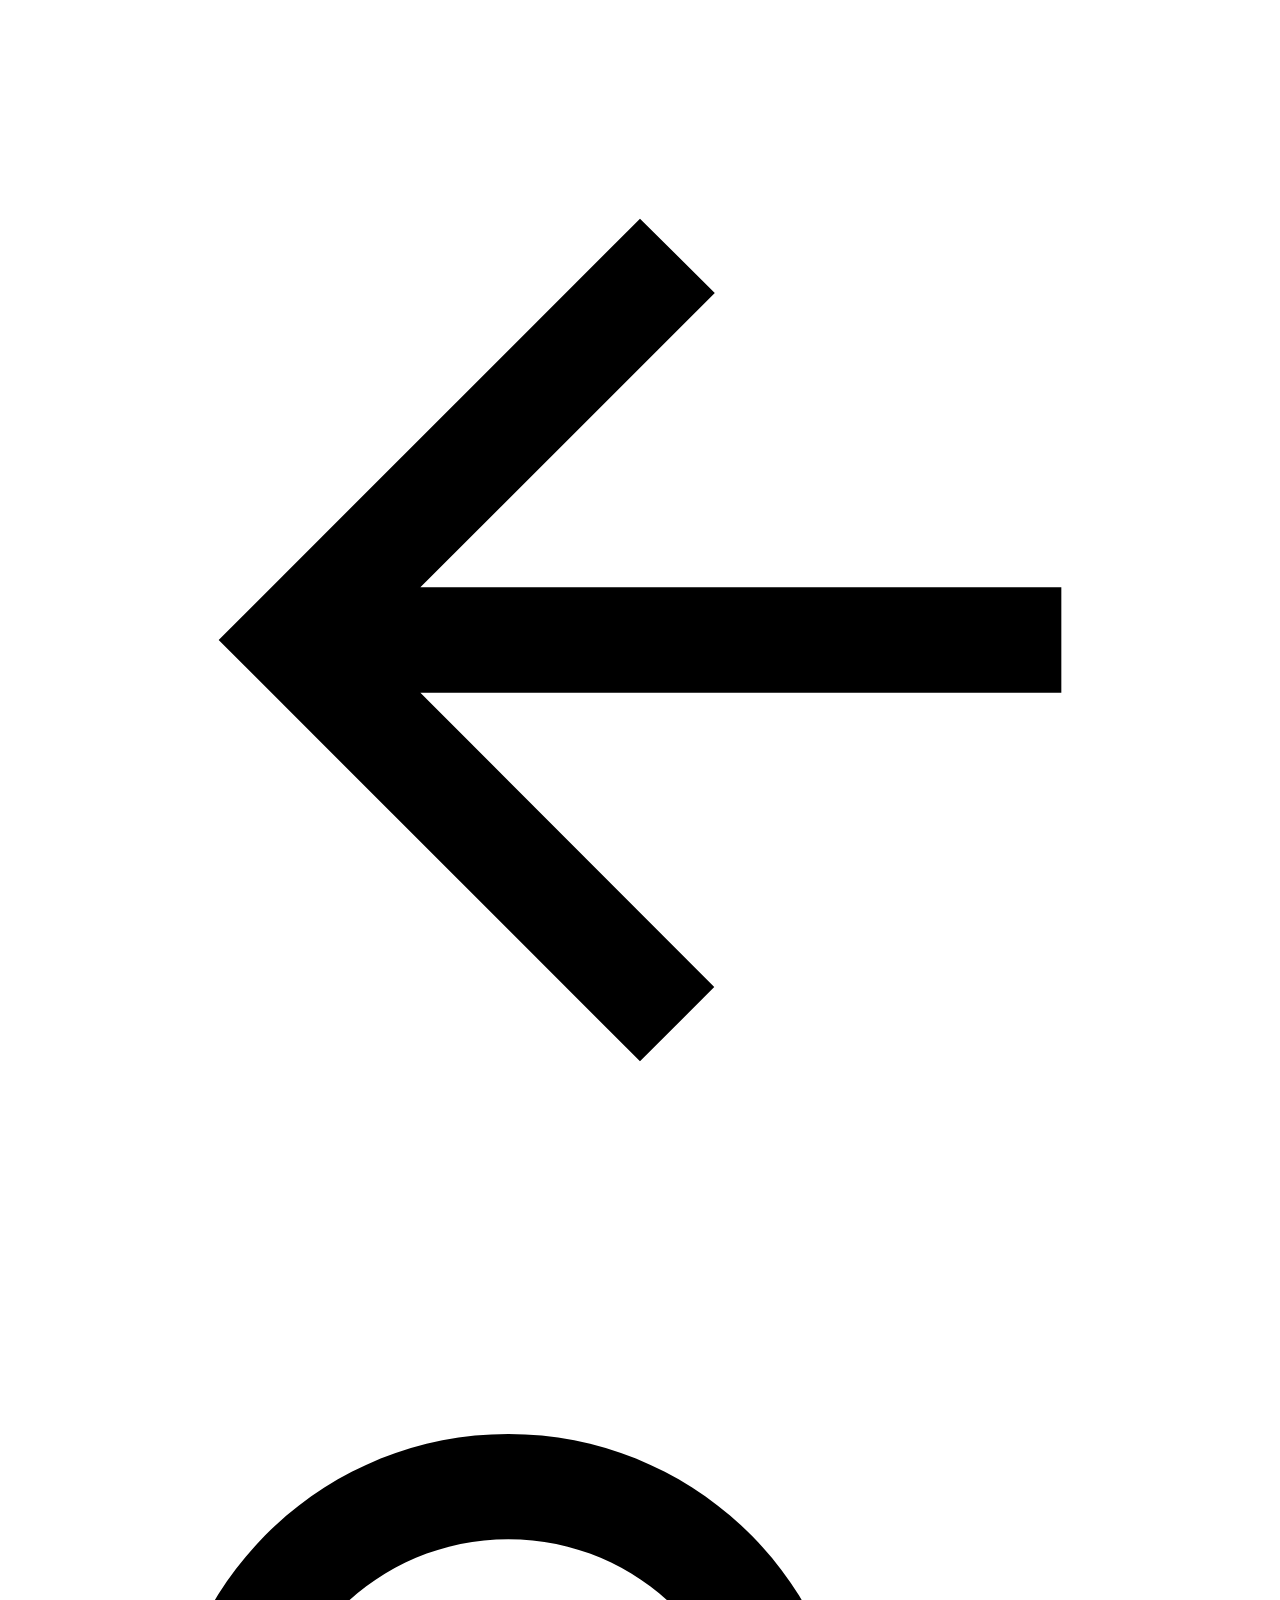
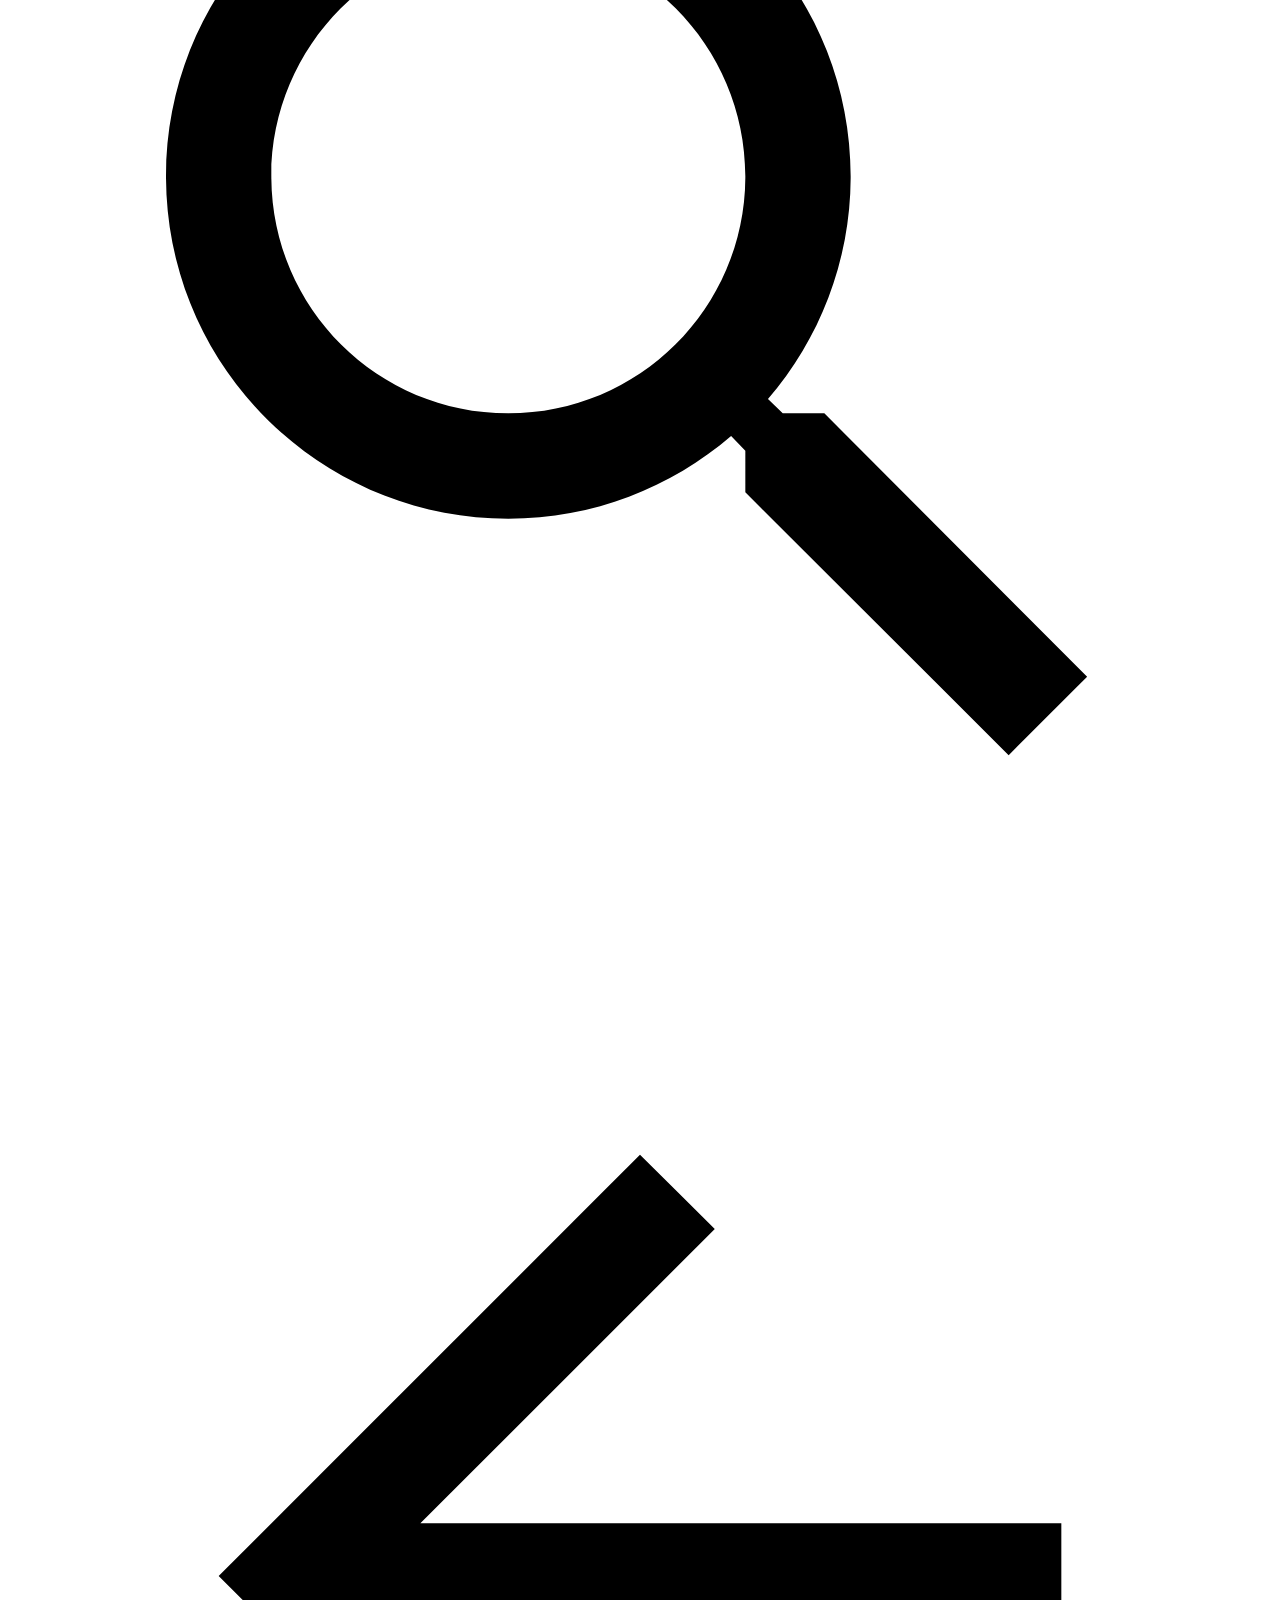
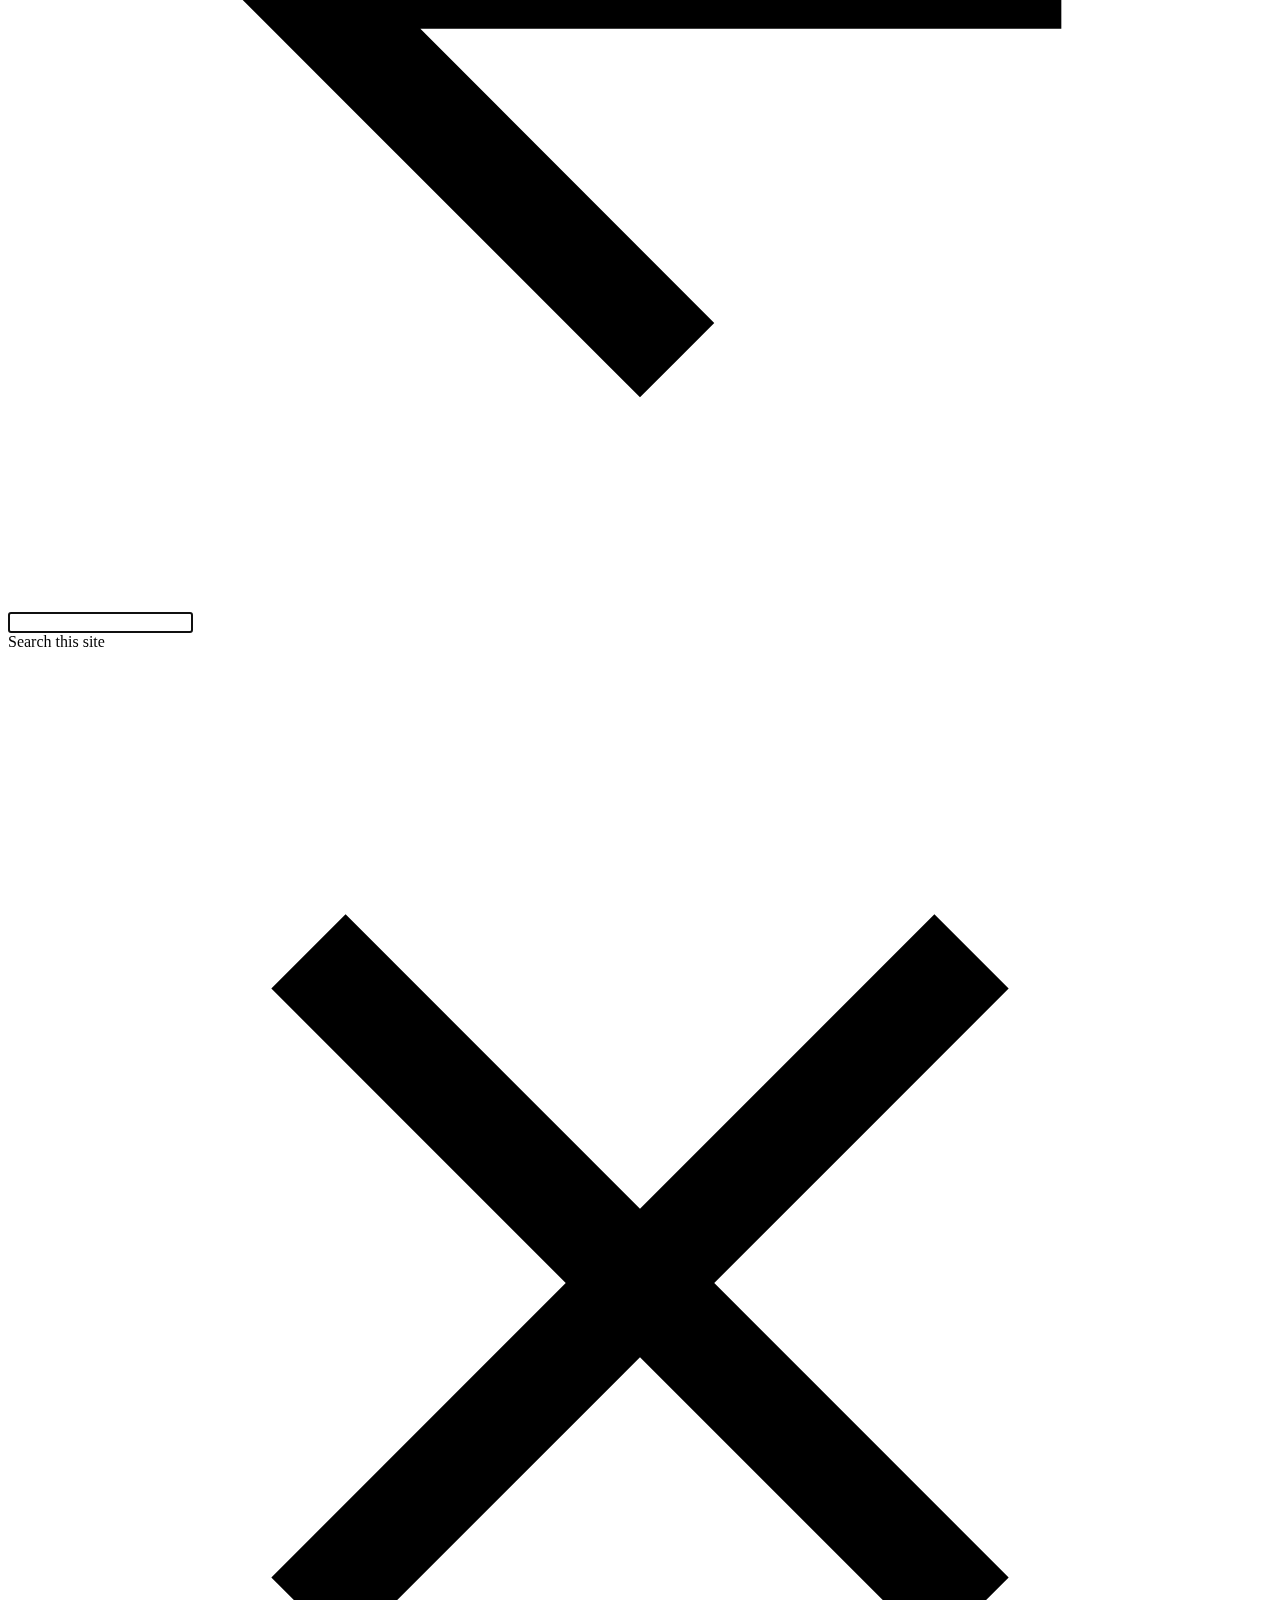
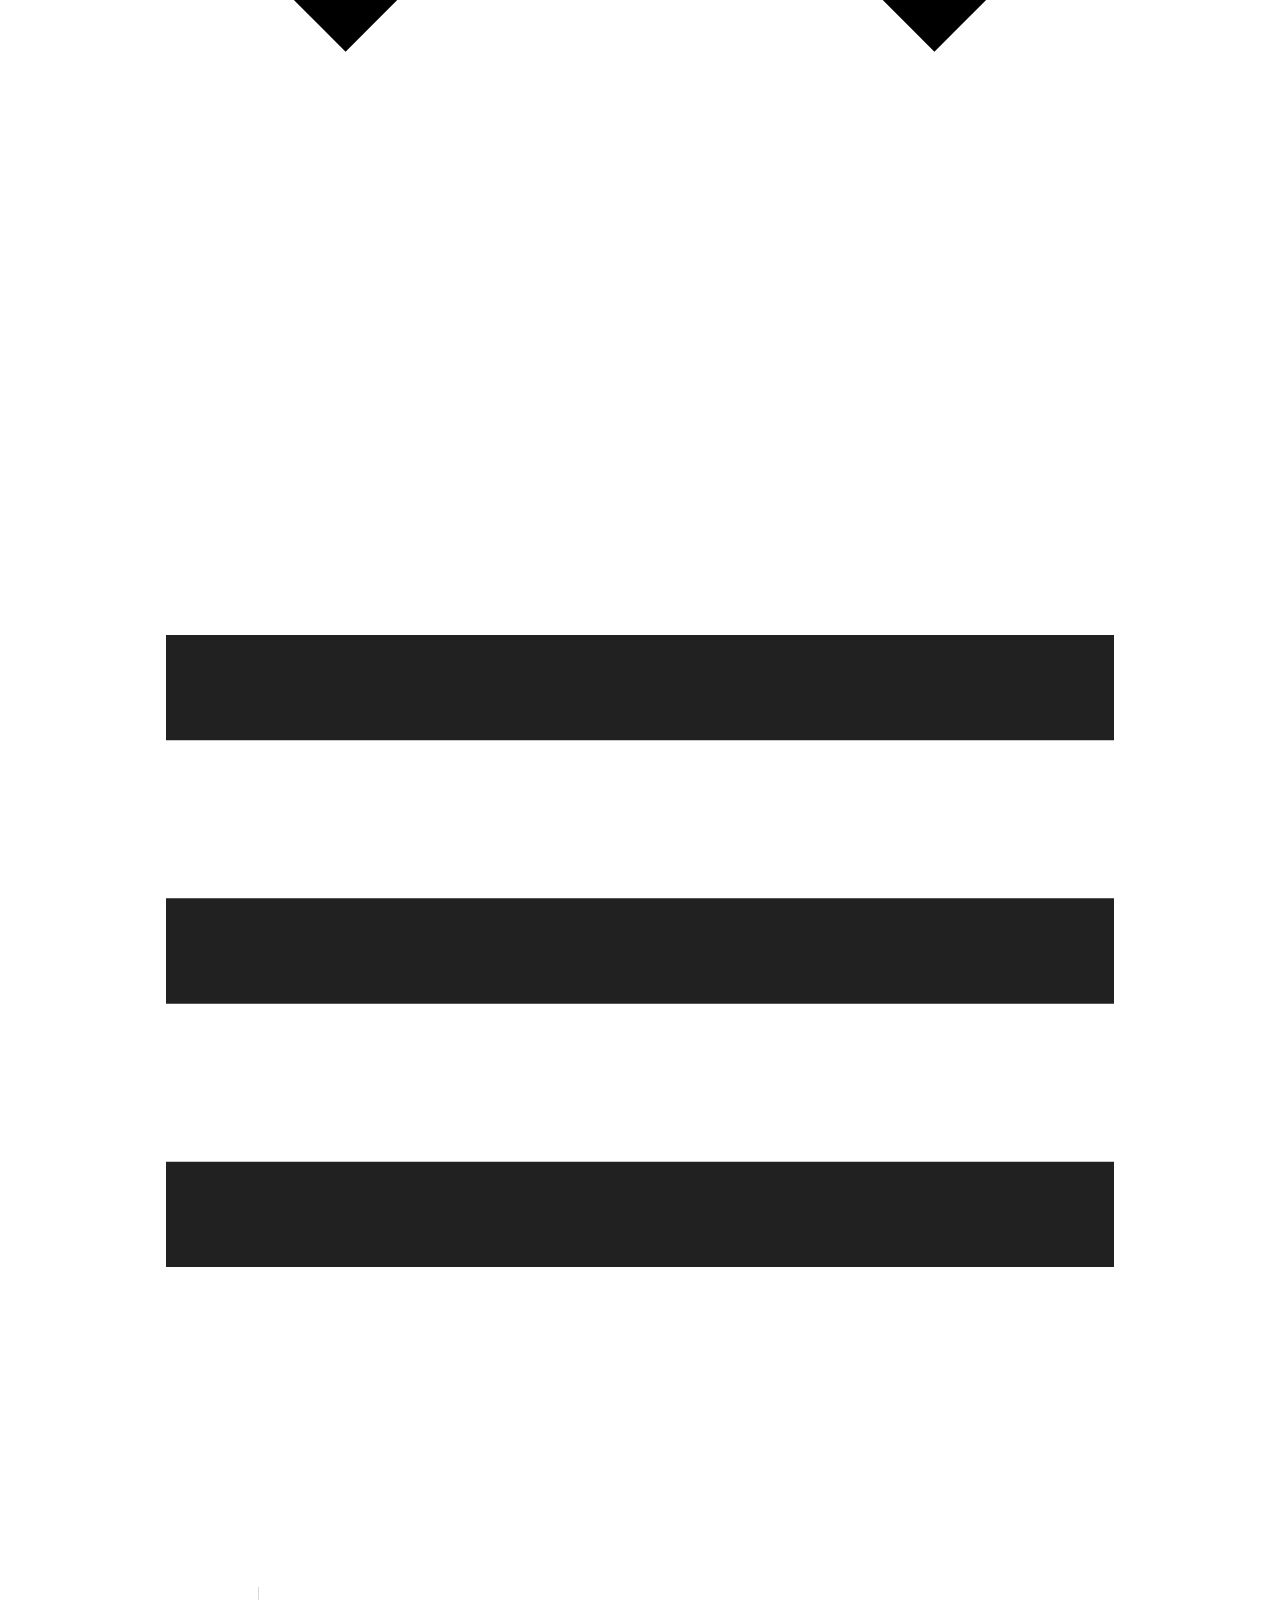
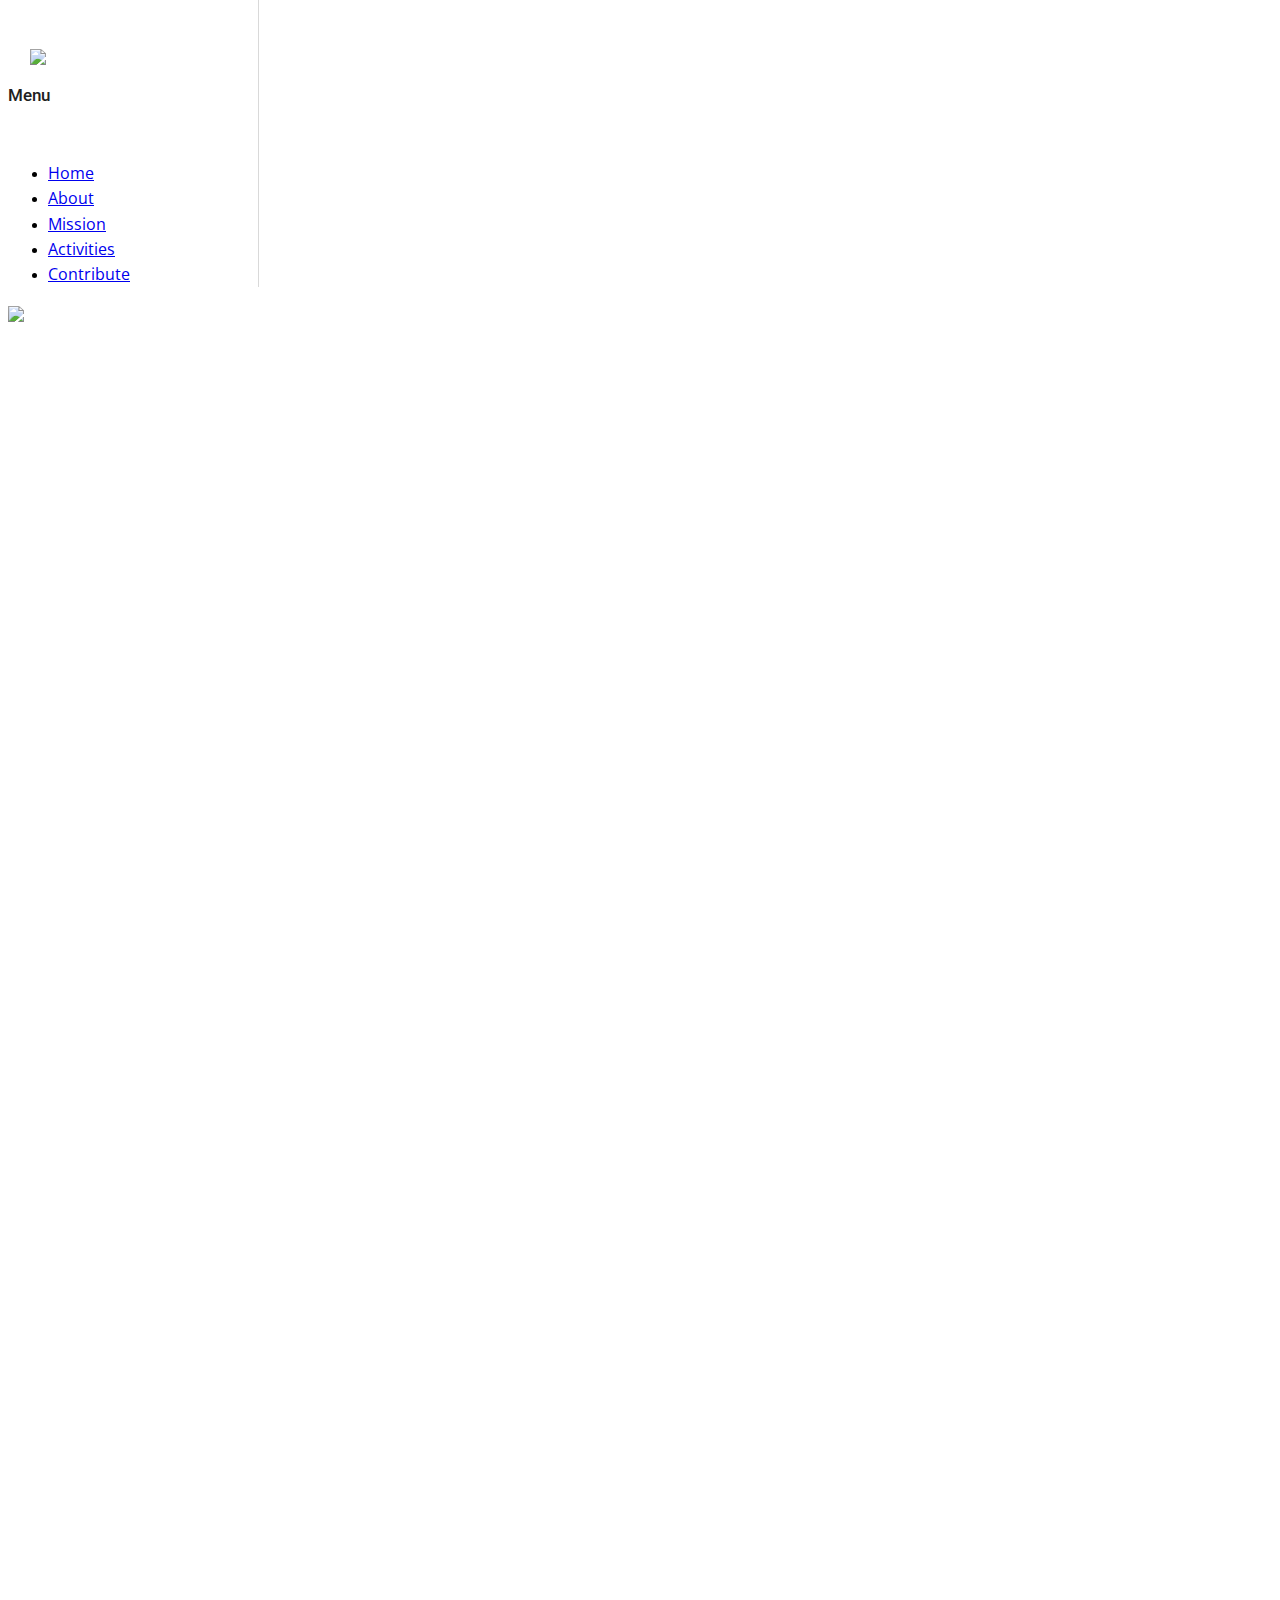
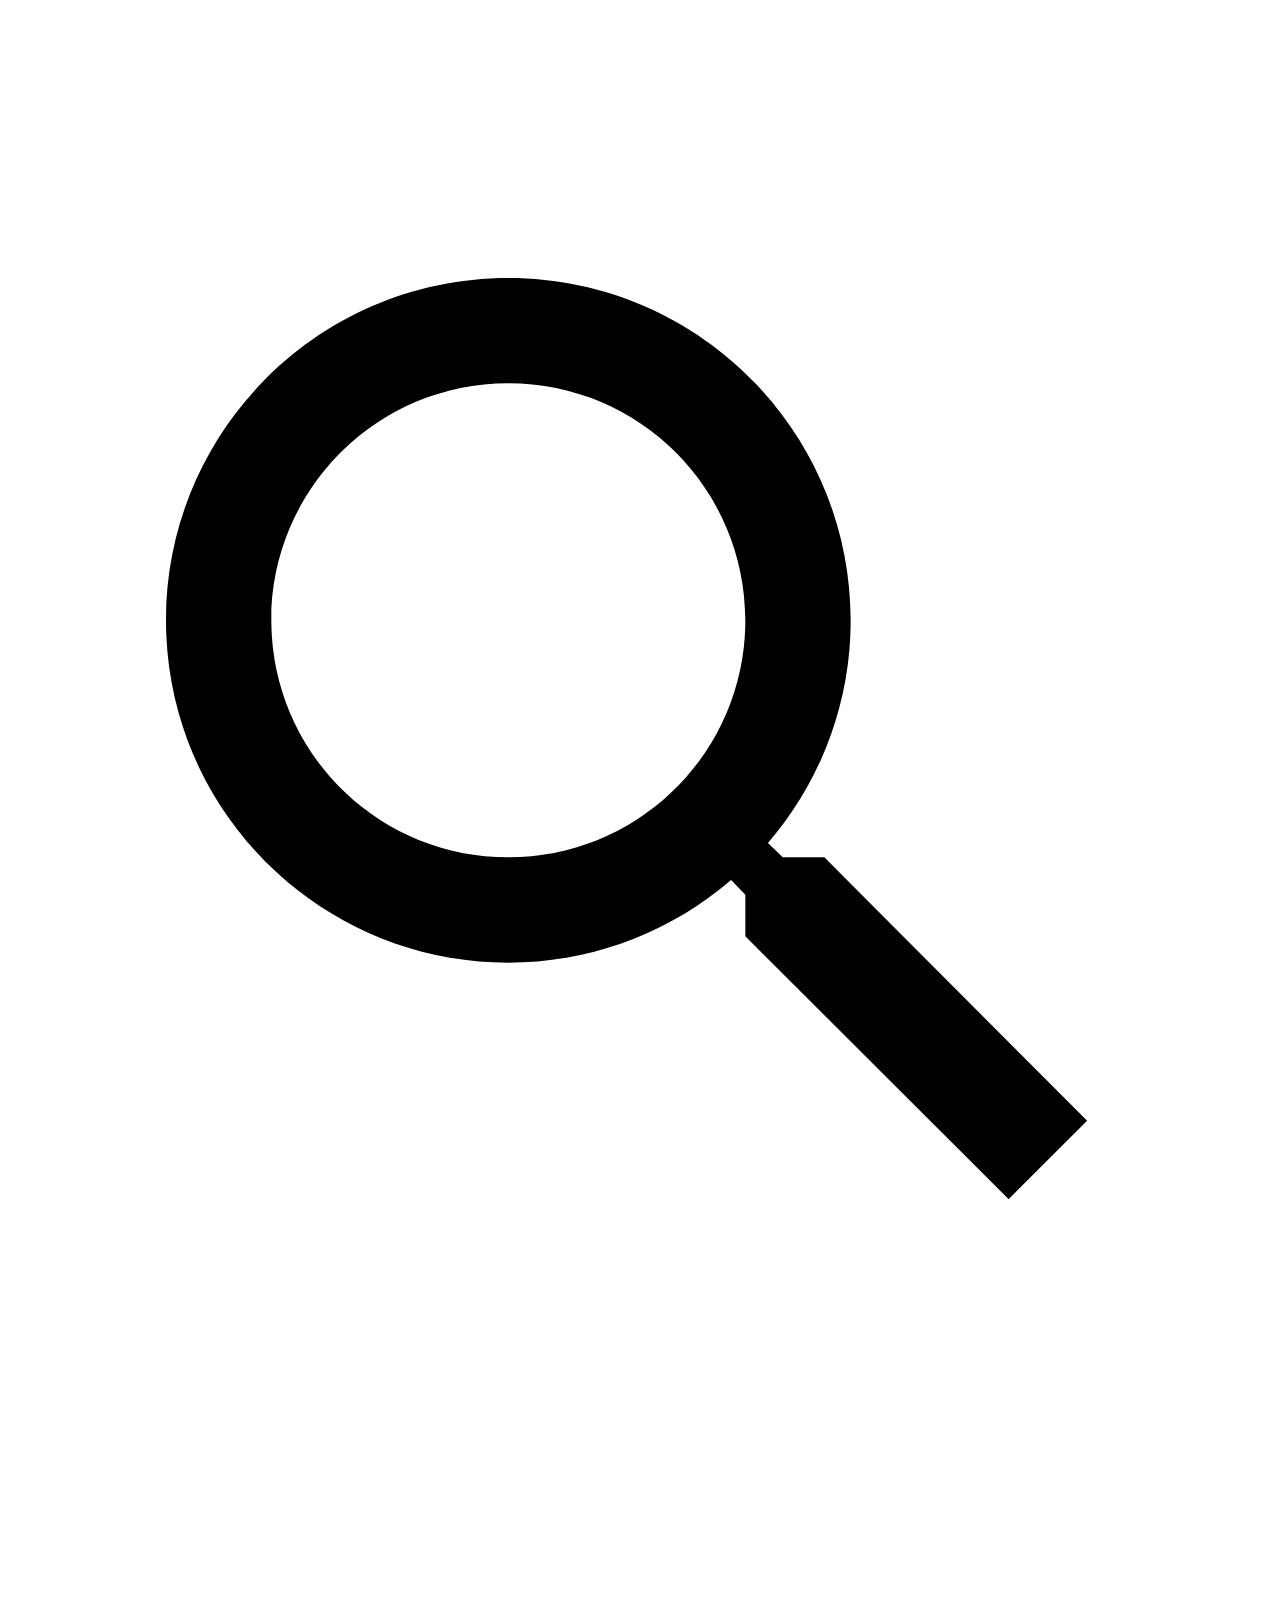
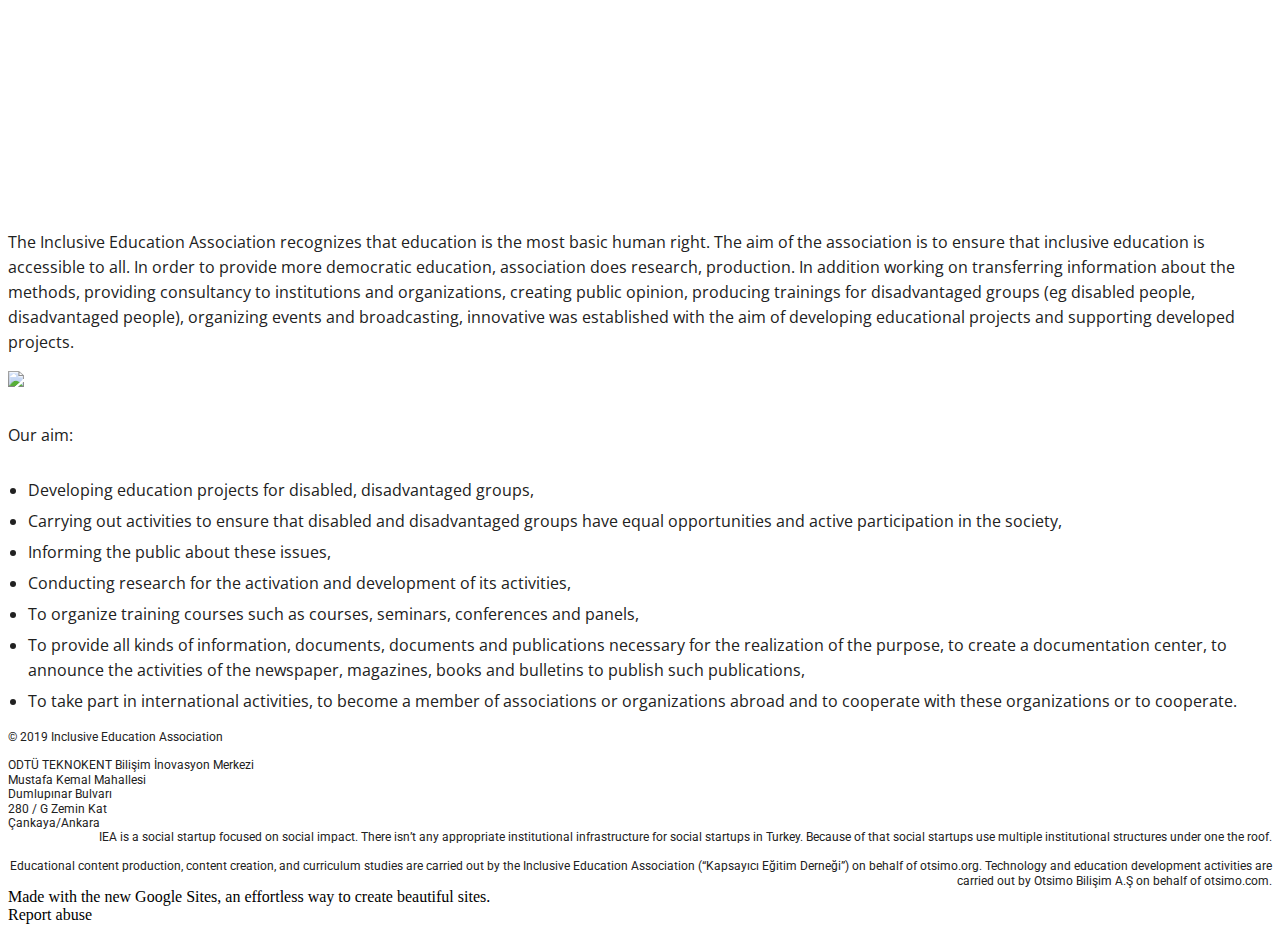
==== about.html @ dc3ad435 "initial commit" ====
<!DOCTYPE html><html lang="en-US" itemscope itemtype="http://schema.org/WebPage">
<!-- Mirrored from www.otsimo.org/about by HTTrack Website Copier/3.x [XR&CO'2014], Wed, 15 May 2019 12:00:13 GMT -->
<!-- Added by HTTrack --><meta http-equiv="content-type" content="text/html;charset=utf-8" /><!-- /Added by HTTrack -->
<head><script type="text/javascript">var DOCS_timing={}; DOCS_timing['sl']=new Date().getTime();</script><script>function _DumpException(e) {throw e;}</script><script>_docs_flag_initialData={"docs-sup":"","docs-esb":false,"docs-ecci":false,"docs-eea":false,"docs-esi":false,"ilcm":{"eui":"AHKXmL1K0pHnqSsHBpceTD67PHoDiEjNLGJSREahwMoPuNa7lkIsmrOjHWwyjFK4lekE0eZsaZj-","je":1,"sstu":1557921608714000,"si":"CIeUzaC-neICFaY1yAoduDcLmg","gsc":null,"ei":[14100049,14100854,5703839,14100043,14101014,14100064,14100982,14100730,14100894,14100031,14100538,14100810,14100770,14100278,14100874,14100558,14100892,14100858,14100170,14100646,14100246,14100898,14100934],"crc":0,"cvi":[]},"docs-ccdil":false,"docs-eil":true,"docs-eoi":false,"info_params":{},"docs-spfe":true,"docs-jern":"view"}; _docs_flag_cek= null ;</script><meta charset="UTF-8"><meta name="viewport" content="width=device-width, initial-scale=1, maximum-scale=1.0, user-scalable=no"/><meta http-equiv="X-UA-Compatible" content="IE=edge"/><link rel="icon" href="https://lh6.googleusercontent.com/SZgYm6AeAGrifqPnqYybQhzKWiJXdpEPjSkb1CJ76ZvalRm5cnViN-TjVufPwrpjZkUXkQ8n84XbD3UjRd581v9POdHkBlrTVw"/><meta property="og:type" content="website"/><meta property="og:title" content="About"/><meta itemprop="url" property="og:url" content="https://sites.google.com/view/iea-otsimo/about"/><meta itemprop="thumbnailUrl" content="https://ssl.gstatic.com/atari/images/atari-logo.svg"/><meta itemprop="image" content="https://ssl.gstatic.com/atari/images/atari-logo.svg"/><link href="https://fonts.googleapis.com/css?family=Roboto%3A300%2C400%2C500%2C700%7COpen%20Sans%3A400%2C400italic%2C700%2C700italic%2C900%2C900italic" rel="stylesheet" type="text/css"/><link href="https://fonts.googleapis.com/css?family=Google+Sans:400,500|Roboto:300,400,500,700|Source+Code+Pro:400,700" rel="stylesheet" type="text/css"><link rel="stylesheet" href="https://www.gstatic.com/_/atari/_/ss/k=atari.vw.HSUzu3zuCc8.L.X.O/d=1/rs=AGEqA5nhhYEkpOtC20a_i6JUj0jC_zwuUA"/><title itemprop="name">About</title><style jsname="ptDGoc">.gk8rDe .zfr3Q{color: rgba(0,0,0,1);}.zfr3Q{color: rgba(33,33,33,1); font-family: "Open Sans", sans-serif; font-size: 16px; font-weight: 400; line-height: 1.56; padding-top: 16px;}.M63kCb{background-color: rgba(255,255,255,1);}.duRjpb{color: rgba(0,0,0,1); font-family: Roboto, sans-serif; font-size: 35px; font-weight: 700; letter-spacing: 0px; line-height: 1.5; padding-top: 28px;}.JYVBee{color: rgba(0,0,0,1); font-family: Roboto, sans-serif; font-size: 24px; font-weight: 700; line-height: 1.56; padding-top: 20px;}.OmQG5e{color: rgba(0,0,0,1); font-family: Roboto, sans-serif; font-size: 17px; font-weight: 700; line-height: 1.63; padding-top: 18px;}.OUGEr{color: rgba(33,33,33,1);}.duRjpb .OUGEr{color: rgba(0,0,0,1);}.JYVBee .OUGEr{color: rgba(0,0,0,1);}.OmQG5e .OUGEr{color: rgba(0,0,0,1);}.iwQgFb{background-color: rgba(211,211,211,1);}.ySLm4c{font-family: "Open Sans", sans-serif;}.qeLZfd .zfr3Q{color: rgba(33,33,33,1);}.qeLZfd .duRjpb{color: rgba(0,0,0,1);}.qeLZfd .JYVBee{color: rgba(0,0,0,1);}.qeLZfd .OmQG5e{color: rgba(0,0,0,1);}.qeLZfd .dhtgD{color: rgba(0,0,0,1);}.qeLZfd .dhtgD:hover{color: rgba(0,0,0,1);}.qeLZfd .dhtgD:visited{color: rgba(0,0,0,1);}.qeLZfd .iwQgFb{background-color: rgba(211,211,211,1);}.qeLZfd .OUGEr{color: rgba(33,33,33,1);}.qeLZfd .duRjpb .OUGEr{color: rgba(0,0,0,1);}.qeLZfd .JYVBee .OUGEr{color: rgba(0,0,0,1);}.qeLZfd .OmQG5e .OUGEr{color: rgba(0,0,0,1);}.qeLZfd:before{background-color: rgba(255,255,255,1); display: block;}.lQAHbd .zfr3Q{color: rgba(0,0,0,1);}.lQAHbd .duRjpb{color: rgba(0,0,0,1);}.lQAHbd .JYVBee{color: rgba(0,0,0,1);}.lQAHbd .OmQG5e{color: rgba(0,0,0,1);}.lQAHbd .dhtgD{color: rgba(0,0,0,1);}.lQAHbd .dhtgD:hover{color: rgba(0,0,0,1);}.lQAHbd .dhtgD:visited{color: rgba(0,0,0,1);}.lQAHbd .iwQgFb{background-color: rgba(211,211,211,1);}.lQAHbd .OUGEr{color: rgba(0,0,0,1);}.lQAHbd .duRjpb .OUGEr{color: rgba(0,0,0,1);}.lQAHbd .JYVBee .OUGEr{color: rgba(0,0,0,1);}.lQAHbd .OmQG5e .OUGEr{color: rgba(0,0,0,1);}.lQAHbd:before{background-color: rgba(255,255,255,1); display: block;}.cJgDec .zfr3Q{color: rgba(255,255,255,1);}.cJgDec .zfr3Q .OUGEr{color: rgba(255,255,255,1);}.cJgDec .IFuOkc:before{background-color: rgba(33,33,33,1); opacity: 0; display: block;}.O13XJf{height: 310px; padding-bottom: 50px; padding-top: 50px;}.O13XJf .IFuOkc{background-image: url(https://ssl.gstatic.com/atari/images/aristotle-header-dark.jpg);}.O13XJf .IFuOkc:before{background-color: rgba(33,33,33,1); opacity: 0.5; display: block;}.O13XJf .zfr3Q{color: rgba(255,255,255,1);}.O13XJf .duRjpb{color: rgba(255,255,255,1);}.O13XJf .JYVBee{color: rgba(255,255,255,1);}.tpmmCb .zfr3Q{color: rgba(33,33,33,1);}.tpmmCb .zfr3Q .OUGEr{color: rgba(33,33,33,1);}.tpmmCb .IFuOkc:before{background-color: rgba(255,255,255,1); display: block;}.tpmmCb .Wew9ke{fill: rgba(33,33,33,1);}.dhtgD:hover{color: rgba(0,0,0,1);}.dhtgD:active{color: rgba(0,0,0,1);}.Hnbbrb{color: rgba(0,0,0,1); font-family: Roboto, sans-serif; font-size: 17px; font-weight: 500; padding-bottom: 40px; padding-top: 16px; text-transform: none;}.Zjiec{color: rgba(0,0,0,1); font-family: Roboto, sans-serif; font-size: 26px; font-weight: 500; letter-spacing: 1px; padding-bottom: 57px; padding-left: 21.5px; padding-right: 21.5px; padding-top: 8px; text-align: center; text-transform: none;}.XMyrgf{margin-top: 0px; margin-left: 21.5px; margin-bottom: 24px; margin-right: 21.5px; text-align: center;}.TlfmSc{color: rgba(255,255,255,1); font-family: Roboto, sans-serif; font-size: 20px; font-weight: 500; letter-spacing: 1.5px; text-transform: none;}.Mz8gvb{color: rgba(255,255,255,1);}.zDUgLc{background-color: rgba(255,255,255,1); border-bottom-style: solid; border-bottom-width: 1px; border-color: rgba(204,204,204,1);}.QTKDff.chg4Jd:focus{background-color: rgba(255,255,255,0.1199999973);}.YTv4We{color: rgba(0,0,0,1);}.YTv4We:hover:before{background-color: rgba(183,153,81,0.1199999973); display: block;}.YTv4We.chg4Jd:focus:before{border-color: rgba(183,153,81,0.3600000143); display: block;}.eWDljc{background-color: rgba(255,255,255,1);}.eWDljc .hDrhEe{padding-left: 8px;}.ZXW7w{color: rgba(106,106,106,1); opacity: 0.26;}.PsKE7e{color: rgba(106,106,106,1); font-family: "Open Sans", sans-serif; font-size: 16px; font-weight: 400;}.lhZOrc{color: rgba(33,33,33,1);}.hDrhEe:hover{color: rgba(33,33,33,1);}.M9vuGd{color: rgba(33,33,33,1); font-weight: 700;}.jgXgSe:hover{color: rgba(33,33,33,1);}.j10yRb:hover{color: rgba(33,33,33,1);}.j10yRb.chg4Jd:focus:before{border-color: rgba(33,33,33,0.3600000143); display: block;}.iWs3gf{color: rgba(106,106,106,1);}.wgxiMe{background-color: rgba(255,255,255,1); border-color: rgba(0,0,0,0.150000006); border-style: solid; border-width: 1px;}.fOU46b .TlfmSc{color: rgba(255,255,255,1);}.fOU46b .KJll8d{background-color: rgba(255,255,255,1);}.fOU46b .Mz8gvb{color: rgba(255,255,255,1);}.fOU46b .Mz8gvb.chg4Jd:focus:before{border-color: rgba(255,255,255,1); display: block;}.fOU46b .qV4dIc{color: rgba(255,255,255,0.8700000048);}.fOU46b .jgXgSe:hover{color: rgba(255,255,255,1);}.fOU46b .M9vuGd{color: rgba(255,255,255,1);}.fOU46b .iWs3gf{color: rgba(255,255,255,0.8700000048);}.fOU46b .G8QRnc .Mz8gvb{color: rgba(0,0,0,0.8000000119);}.fOU46b .G8QRnc .Mz8gvb.chg4Jd:focus:before{border-color: rgba(0,0,0,0.8000000119); display: block;}.fOU46b .G8QRnc .ZXW7w{color: rgba(0,0,0,0.8000000119);}.fOU46b .G8QRnc .TlfmSc{color: rgba(0,0,0,0.8000000119);}.fOU46b .G8QRnc .KJll8d{background-color: rgba(0,0,0,0.8000000119);}.fOU46b .G8QRnc .qV4dIc{color: rgba(0,0,0,0.6399999857);}.fOU46b .G8QRnc .jgXgSe:hover{color: rgba(0,0,0,0.8199999928);}.fOU46b .G8QRnc .M9vuGd{color: rgba(0,0,0,0.8199999928);}.fOU46b .G8QRnc .iWs3gf{color: rgba(0,0,0,0.6399999857);}.fOU46b .aCIEDd .qV4dIc{color: rgba(33,33,33,1);}.fOU46b .aCIEDd .TlfmSc{color: rgba(33,33,33,1);}.fOU46b .aCIEDd .KJll8d{background-color: rgba(33,33,33,1);}.fOU46b .aCIEDd .ZXW7w{color: rgba(33,33,33,1);}.fOU46b .aCIEDd .jgXgSe:hover{color: rgba(33,33,33,1); opacity: 0.82;}.fOU46b .aCIEDd .Mz8gvb{color: rgba(33,33,33,1);}.fOU46b .aCIEDd .iWs3gf{color: rgba(33,33,33,1);}.fOU46b .a3ETed .qV4dIc{color: rgba(0,0,0,1);}.fOU46b .a3ETed .TlfmSc{color: rgba(0,0,0,1);}.fOU46b .a3ETed .KJll8d{background-color: rgba(0,0,0,1);}.fOU46b .a3ETed .ZXW7w{color: rgba(0,0,0,1);}.fOU46b .a3ETed .jgXgSe:hover{color: rgba(0,0,0,1); opacity: 0.82;}.fOU46b .a3ETed .Mz8gvb{color: rgba(0,0,0,1);}.fOU46b .a3ETed .iWs3gf{color: rgba(0,0,0,1);}@media only screen and (min-width: 1280px){.XeSM4.b2Iqye.fOU46b .LBrwzc .iWs3gf{color: rgba(255,255,255,0.8700000048);}}@media only screen and (min-width: 1280px){.KuNac.b2Iqye.fOU46b .iWs3gf{color: rgba(0,0,0,0.6399999857);}}.fOU46b .zDUgLc{opacity: 0;}.LBrwzc .ZXW7w{color: rgba(0,0,0,1);}.LBrwzc .KJll8d{background-color: rgba(0,0,0,1);}.GBy4H .ZXW7w{color: rgba(255,255,255,1);}.GBy4H .KJll8d{background-color: rgba(255,255,255,1);}.eBSUbc{background-color: rgba(255,255,255,1); color: rgba(33,33,33,0.6999999881);}.BFDQOb:hover{color: rgba(33,33,33,1);}.ImnMyf{background-color: rgba(255,255,255,1); color: rgba(33,33,33,1);}.Vs12Bd{background-color: rgba(255,255,255,1); color: rgba(33,33,33,1);}.S5d9Rd{background-color: rgba(255,255,255,1); color: rgba(0,0,0,1);}.zfr3Q{font-family: "Open Sans", sans-serif; font-size: 16px; font-weight: 400; line-height: 1.56; padding-top: 16px;}.duRjpb{font-family: Roboto, sans-serif; font-size: 35px; font-weight: 700; letter-spacing: 0px; line-height: 1.5; padding-top: 28px; text-transform: none;}.JYVBee{font-family: Roboto, sans-serif; font-size: 24px; font-style: normal; font-weight: 700; line-height: 1.56; padding-top: 20px;}.OmQG5e{font-family: Roboto, sans-serif; font-size: 17px; font-weight: 700; letter-spacing: 1px; line-height: 1.63; padding-top: 18px;}.n8H08c{padding-left: 20px; padding-top: 8px;}.TYR86d{margin-bottom: 6px; margin-top: 6px; padding-top: 0;}.A3Upc{font-size: 12px; padding-top: 14px;}.LB7kq .duRjpb{font-size: 60px; font-style: normal; font-weight: 500; letter-spacing: -0.5px; line-height: 1.26; padding-top: 45px; text-align: center;}.LB7kq .baZpAe .duRjpb{padding-bottom: 18px;}.LB7kq .duRjpb:first-child:before{border-bottom-style: solid; border-bottom-width: 8px; border-color: rgba(255,255,255,1); margin-left: auto; margin-right: auto; width: 100px; display: block;}.LB7kq .JYVBee{font-size: 28px;}@media only screen and (max-width: 479px){.LB7kq .duRjpb{font-size: 40px;}}@media only screen and (min-width: 480px) and (max-width: 767px){.LB7kq .duRjpb{font-size: 51px;}}@media only screen and (max-width: 479px){.LB7kq .JYVBee{font-size: 23px;}}@media only screen and (min-width: 480px) and (max-width: 767px){.LB7kq .JYVBee{font-size: 26px;}}.O13XJf{height: 310px; padding-bottom: 50px; padding-top: 50px;}@media only screen and (min-width: 480px) and (max-width: 767px){.O13XJf{height: 280px; padding-bottom: 45px; padding-top: 45px;}}@media only screen and (max-width: 479px){.O13XJf{height: 250px; padding-bottom: 40px; padding-top: 40px;}}.SBrW1{height: 480px;}@media only screen and (min-width: 480px) and (max-width: 767px){.SBrW1{height: 480px;}}@media only screen and (max-width: 479px){.SBrW1{height: 400px;}}.WVklg{height: 100vh;}.Wew9ke{fill: rgba(255,255,255,1);}.gk8rDe{height: 200px; padding-bottom: 40px; padding-top: 60px;}.gk8rDe .duRjpb{color: rgba(0,0,0,1); font-size: 48px;}.gk8rDe .duRjpb:first-child:before{border-bottom-width: 6px; border-color: rgba(0,0,0,1); display: block;}.gk8rDe .JYVBee{padding-top: 13px;}@media only screen and (max-width: 479px){.gk8rDe .duRjpb{font-size: 34px;}}@media only screen and (min-width: 480px) and (max-width: 767px){.gk8rDe .duRjpb{font-size: 42px;}}@media only screen and (min-width: 480px) and (max-width: 767px){.gk8rDe{padding-top: 45px;}}@media only screen and (max-width: 479px){.gk8rDe{padding-bottom: 0px; padding-top: 30px;}}.dhtgD{text-decoration: underline;}.JzO0Vc{background-color: rgba(255,255,255,1); border-color: rgba(0,0,0,0.150000006); border-right-style: solid; border-right-width: 1px; font-family: Lato, sans-serif; width: 250px;}@media only screen and (min-width: 1280px){.JzO0Vc{padding-top: 62px;}}.Zjiec{font-family: Roboto, sans-serif; font-size: 26px; font-weight: 500; letter-spacing: 1px; padding-bottom: 57px; padding-left: 21.5px; padding-right: 21.5px; padding-top: 8px; text-align: center; text-transform: none;}.TlfmSc{font-family: Roboto, sans-serif; font-size: 20px; font-weight: 500; letter-spacing: 1.5px; text-transform: none;}.PsKE7e{font-family: "Open Sans", sans-serif; font-size: 16px;}.IKA38e{line-height: 1.58;}.hDrhEe{padding-bottom: 8px; padding-top: 8px;}.dhtgD:hover{text-decoration: underline;}.Zjiec:before{border-bottom-style: solid; border-bottom-width: 1px; border-color: rgba(0,0,0,1); margin-bottom: 30px; margin-left: auto; margin-right: auto; width: 212px; display: block;}@media only screen and (min-width: 1280px){.iJZYsf .PsKE7e{padding-left: 56px;}}.rgLkl{background-color: rgba(158,158,158,1);}.zDUgLc{border-bottom-style: solid; border-bottom-width: 1px; border-color: rgba(204,204,204,1); opacity: 1;}.TMjjoe{font-family: Roboto, sans-serif; font-size: 12px; line-height: 1.2; padding-top: 0px;}.GBy4H .zDUgLc{border-bottom-width: 0px;}.GBy4H .TlfmSc{color: rgba(255,255,255,0.8700000048);}.GBy4H .Mz8gvb{color: rgba(255,255,255,0.8700000048);}.GBy4H .Mz8gvb.chg4Jd:focus:before{border-color: rgba(255,255,255,0.8700000048); display: block;}.GBy4H .iWs3gf{color: rgba(255,255,255,0.8700000048);}.GBy4H .wgxiMe{background-color: rgba(0,0,0,1);}.GBy4H .qV4dIc{color: rgba(255,255,255,0.8700000048);}.GBy4H .M9vuGd{color: rgba(255,255,255,0.8700000048);}.GBy4H .Zjiec{color: rgba(255,255,255,0.8700000048);}.GBy4H .Zjiec:before{border-color: rgba(255,255,255,0.8700000048); display: block;}.GBy4H .PsKE7e{color: rgba(255,255,255,0.8700000048);}.GBy4H .lhZOrc.PsKE7e{color: rgba(255,255,255,1);}.GBy4H .aJHbb:hover{color: rgba(255,255,255,1);}.GBy4H .jgXgSe:hover{color: rgba(255,255,255,1);}.GBy4H .M9vuGd:hover{color: rgba(255,255,255,1);}.GBy4H .j10yRb:hover{color: rgba(255,255,255,1);}.GBy4H .eBSUbc{color: rgba(255,255,255,0.8700000048);}.fOU46b .ZXW7w{color: rgba(255,255,255,1);}.fOU46b .GBy4H .zDUgLc{border-bottom-width: 0px; opacity: 1;}.fOU46b .GBy4H .TlfmSc{color: rgba(255,255,255,0.8700000048);}.fOU46b .GBy4H .Hnbbrb{color: rgba(255,255,255,0.8700000048);}.fOU46b .GBy4H .YTv4We{color: rgba(255,255,255,0.8700000048);}.fOU46b .GBy4H .YTv4We.chg4Jd:focus:before{border-color: rgba(255,255,255,0.8700000048); display: block;}.fOU46b .GBy4H .Mz8gvb{color: rgba(255,255,255,0.8700000048);}.fOU46b .GBy4H .iWs3gf{color: rgba(255,255,255,0.8700000048);}.fOU46b .GBy4H .qV4dIc{color: rgba(255,255,255,0.8700000048);}.fOU46b .GBy4H .M9vuGd{color: rgba(255,255,255,0.8700000048);}.fOU46b .GBy4H .Zjiec{color: rgba(255,255,255,0.8700000048);}.fOU46b .GBy4H .Zjiec:before{border-color: rgba(255,255,255,0.8700000048); display: block;}.fOU46b .GBy4H .PsKE7e{color: rgba(255,255,255,0.8700000048);}.fOU46b .GBy4H .lhZOrc.PsKE7e{color: rgba(255,255,255,1);}.fOU46b .GBy4H .aJHbb:hover{color: rgba(255,255,255,1);}.fOU46b .GBy4H .jgXgSe:hover{color: rgba(255,255,255,1);}.fOU46b .GBy4H .M9vuGd:hover{color: rgba(255,255,255,1);}.fOU46b .LBrwzc .ZXW7w{color: rgba(0,0,0,1);}.fOU46b .LBrwzc .zDUgLc{opacity: 1; border-bottom-style: none;}.fOU46b .LBrwzc .Mz8gvb{color: rgba(33,33,33,1); border-bottom-style: none;}.LBrwzc .TlfmSc{color: rgba(33,33,33,1);}.LBrwzc .Hnbbrb{color: rgba(33,33,33,1);}.LBrwzc .YTv4We{color: rgba(33,33,33,1);}.LBrwzc .YTv4We.chg4Jd:focus:before{border-color: rgba(33,33,33,1); display: block;}.LBrwzc .Mz8gvb{color: rgba(33,33,33,1); border-color: rgba(204,204,204,1); border-bottom-style: solid; border-bottom-width: 1px;}.LBrwzc .iWs3gf{color: rgba(106,106,106,1);}.LBrwzc .qV4dIc{color: rgba(106,106,106,1);}.LBrwzc .M9vuGd{color: rgba(33,33,33,1);}.LBrwzc .Zjiec{color: rgba(33,33,33,1);}.LBrwzc .Zjiec:before{border-color: rgba(33,33,33,1); display: block;}.LBrwzc .IKA38e{color: rgba(106,106,106,1);}.LBrwzc .lhZOrc.IKA38e{color: rgba(33,33,33,1);}.LBrwzc .eBSUbc{color: rgba(106,106,106,1);}.LBrwzc .hDrhEe:hover{color: rgba(33,33,33,1);}.LBrwzc .jgXgSe:hover{color: rgba(33,33,33,1);}.LBrwzc .M9vuGd:hover{color: rgba(33,33,33,1);}.QcmuFb{padding-left: 20px;}.vDPrib{padding-left: 40px;}.TBDXjd{padding-left: 60px;}.bYeK8e{padding-left: 80px;}.CuqSDe{padding-left: 100px;}.Havqpe{padding-left: 120px;}.JvDrRe{padding-left: 140px;}.o5lrIf{padding-left: 160px;}.yOJW7c{padding-left: 180px;}.rB8cye{padding-left: 200px;}.RuayVd{padding-right: 20px;}.YzcKX{padding-right: 40px;}.reTV0b{padding-right: 60px;}.vSYeUc{padding-right: 80px;}.PxtZIe{padding-right: 100px;}.ahQMed{padding-right: 120px;}.rzhcXb{padding-right: 140px;}.PBhj0b{padding-right: 160px;}.TlN46c{padding-right: 180px;}.GEdNnc{padding-right: 200px;}.QmpIrf{background-color: rgba(255,255,255,1); border-color: rgba(0,0,0,1); color: rgba(0,0,0,1); font-family: "Open Sans", sans-serif;}.lQAHbd .QmpIrf{background-color: rgba(255,255,255,1); border-color: rgba(0,0,0,1); color: rgba(0,0,0,1); font-family: "Open Sans", sans-serif;}.cJgDec .QmpIrf{background-color: rgba(255,255,255,1); border-color: rgba(0,0,0,1); color: rgba(0,0,0,1); font-family: "Open Sans", sans-serif;}.tpmmCb .QmpIrf{background-color: rgba(255,255,255,1); border-color: rgba(0,0,0,1); color: rgba(0,0,0,1); font-family: "Open Sans", sans-serif;}.gk8rDe .QmpIrf{background-color: rgba(255,255,255,1); border-color: rgba(0,0,0,1); color: rgba(0,0,0,1); font-family: "Open Sans", sans-serif;}.O13XJf .QmpIrf{background-color: rgba(255,255,255,1); border-color: rgba(0,0,0,1); color: rgba(0,0,0,1); font-family: "Open Sans", sans-serif;}@media only screen and (min-width: 1280px){.yxgWrb{margin-left: 250px;}}.TYR86d>.n8H08c{margin-top: 6px;}@media only screen and (max-width: 479px){.duRjpb{font-size: 26px;}}@media only screen and (min-width: 480px) and (max-width: 767px){.duRjpb{font-size: 31px;}}@media only screen and (max-width: 479px){.JYVBee{font-size: 20px;}}@media only screen and (min-width: 480px) and (max-width: 767px){.JYVBee{font-size: 22px;}}@media only screen and (max-width: 479px){.OmQG5e{font-size: 17px;}}@media only screen and (min-width: 480px) and (max-width: 767px){.OmQG5e{font-size: 17px;}}@media only screen and (max-width: 479px){.Hnbbrb{font-size: 17px;}}@media only screen and (min-width: 480px) and (max-width: 767px){.Hnbbrb{font-size: 17px;}}@media only screen and (max-width: 479px){.Zjiec{font-size: 22px;}}@media only screen and (min-width: 480px) and (max-width: 767px){.Zjiec{font-size: 24px;}}@media only screen and (max-width: 479px){.TlfmSc{font-size: 18px;}}@media only screen and (min-width: 480px) and (max-width: 767px){.TlfmSc{font-size: 19px;}}@media only screen and (max-width: 479px){.duRjpb{font-size: 26px;}}@media only screen and (min-width: 480px) and (max-width: 767px){.duRjpb{font-size: 31px;}}@media only screen and (max-width: 479px){.JYVBee{font-size: 20px;}}@media only screen and (min-width: 480px) and (max-width: 767px){.JYVBee{font-size: 22px;}}@media only screen and (max-width: 479px){.OmQG5e{font-size: 17px;}}@media only screen and (min-width: 480px) and (max-width: 767px){.OmQG5e{font-size: 17px;}}@media only screen and (max-width: 479px){.A3Upc{font-size: 12px;}}@media only screen and (min-width: 480px) and (max-width: 767px){.A3Upc{font-size: 12px;}}@media only screen and (max-width: 479px){.Zjiec{font-size: 22px;}}@media only screen and (min-width: 480px) and (max-width: 767px){.Zjiec{font-size: 24px;}}@media only screen and (max-width: 479px){.TlfmSc{font-size: 18px;}}@media only screen and (min-width: 480px) and (max-width: 767px){.TlfmSc{font-size: 19px;}}@media only screen and (max-width: 479px){.TMjjoe{font-size: 12px;}}@media only screen and (min-width: 480px) and (max-width: 767px){.TMjjoe{font-size: 12px;}}section[id="h.p_1H8LlkaZvlq4"] .IFuOkc:before{opacity: 0.6;}</style><script type="text/javascript">_at_config = [null,null,"897606708560-a63d8ia0t9dhtpdt4i3djab2m42see7o.apps.googleusercontent.com",null,null,"v2",null,null,null,null,null,null,null,"https://content.googleapis.com/","SITES_%s",null,null,null,0,null,0,null,null,"https://accounts.google.com/ServiceLogin?passive\u003d1209600\u0026continue\u003dhttps://sites.google.com/view/iea-otsimo/about\u0026followup\u003dhttps://sites.google.com/view/iea-otsimo/about",["AHKXmL1K0pHnqSsHBpceTD67PHoDiEjNLGJSREahwMoPuNa7lkIsmrOjHWwyjFK4lekE0eZsaZj-",1,"CIeUzaC-neICFaY1yAoduDcLmg",1557921608714000,[14100049,14100854,5703839,14100043,14101014,14100064,14100982,14100730,14100894,14100031,14100538,14100810,14100770,14100278,14100874,14100558,14100892,14100858,14100170,14100646,14100246,14100898,14100934]
]
,null,null,null,null,0,null,null,null,null,null,"atari_2019.19-Tue-0400_RC02",null,null,null,"https://drive.google.com/",null,null,null,null,null,null,1,1,null,0,1,null,null,null,null,null,null,null,null,null,null,null,null,1,null,null,null,null,null,null,null,null,null,null,null,null,null,null,null,null,null,null,null,null,null,null,null,null,null,null,null,null,null,null,null,null,0,"v2internal","https://docs.google.com/",null,null,null,null,null,null,"https://sites.google.com/new/",null,null,null,null,null,2,null,null,null,null,null,null,null,null,null,null,null,null,null,null,null,null,null,null,null,null,null,1,"",null,null,"/_/sharing/share",null,null,null,null,null,null,null,null,null,5,null,null,"https://accounts.google.com/o/oauth2/auth","https://accounts.google.com/o/oauth2/postmessageRelay",1,null,null,null,78,"https://sites.google.com/new/?usp\u003dviewer_footer",1,null,null,null,0,null,null,null,null,"",0,null,null,null,null,null,[]
,null,null,null,null,null,null,null,null,null,0,null,1,null,null,null,null,null,0,null,null,null,null,null,null,0,null,null,null,null,0,null,null,null,null,null,null,"https://www.gstatic.com/atari/embeds/9057752e66777b61f2bc467178e07ddd/intermediate-frame-minified.html",1,null,"v2beta",null,null,null,null,null,null,4,"https://accounts.google.com/o/oauth2/iframe",null,null,null,null,null,null,"https://93269279-atari-embeds.googleusercontent.com/embeds/065883df11f1dd87f25eeed983994478/inner-frame-minified.html",null,null,null,null,null,null,null,null,null,null,null,null,null,null,null,null,null,null,null,null,null,null,null,null,null,null,null,null,null,null,null,null,null,null,null,null,null,null,null,null,null,null,null,null,null,null,null,null,null,null,null,null,null,null,null,null,null,null,null,null,1557921608733,null,null,null,null,null,0,null,null,null,null,null,null,null,null,null,null,null,null,null,"248131955",null,0,null,1000,null,null,null,null,null,null,null,0,null,1,null,1,null,"https://ssl.gstatic.com/docs/common/cleardot.gif",null,null,0,null,null,null,0,null,null,0,null,null,0,0,0,1,0,0,0,0,null,0,0,0,0,0,0]
; window.globals = {"enableAnalytics":true,"webPropertyId":"UA-140251547-1","showDebug":false,"hashedSiteId":"3ac71420e3c8b026f866497fbce96eed6daec03e9eb048f810d31db07a15375a","normalizedPath":"view/iea-otsimo/about","pageTitle":"About"}; function gapiLoaded() {if (globals.gapiLoaded == undefined) {globals.gapiLoaded = true;} else {globals.gapiLoaded();}}window.messages = []; window.addEventListener && window.addEventListener('message', function(e) {if (window.messages && e.data && e.data.magic == 'SHIC') {window.messages.push(e);}});</script><script src="https://apis.google.com/js/client.js?onload=gapiLoaded"></script><script type="text/javascript">document.createElement('content');(function(){var b=function(){this.c=""};b.prototype.toString=function(){return"SafeScript{"+this.c+"}"};b.prototype.a=function(a){this.c=a};(new b).a("");var c=function(){this.g=""};c.prototype.toString=function(){return"SafeStyle{"+this.g+"}"};c.prototype.a=function(a){this.g=a};(new c).a("");var d=function(){this.f=""};d.prototype.toString=function(){return"SafeStyleSheet{"+this.f+"}"};d.prototype.a=function(a){this.f=a};(new d).a("");var e=function(){this.b=""};e.prototype.toString=function(){return"SafeHtml{"+this.b+"}"};e.prototype.a=function(a){this.b=a};(new e).a("<!DOCTYPE html>");(new e).a("");(new e).a("<br>");/*
 Copyright (c) Microsoft Corporation. All rights reserved.
 Licensed under the Apache License, Version 2.0 (the "License"); you may not use
 this file except in compliance with the License. You may obtain a copy of the
 License at http://www.apache.org/licenses/LICENSE-2.0

 THIS CODE IS PROVIDED ON AN *AS IS* BASIS, WITHOUT WARRANTIES OR CONDITIONS OF ANY
 KIND, EITHER EXPRESS OR IMPLIED, INCLUDING WITHOUT LIMITATION ANY IMPLIED
 WARRANTIES OR CONDITIONS OF TITLE, FITNESS FOR A PARTICULAR PURPOSE,
 MERCHANTABLITY OR NON-INFRINGEMENT.

 See the Apache Version 2.0 License for specific language governing permissions
 and limitations under the License.
*/
}).call(this);
</script>
        <script>
          (function(i,s,o,g,r,a,m){i['GoogleAnalyticsObject']=r;i[r]=i[r]||function(){
          (i[r].q=i[r].q||[]).push(arguments)},i[r].l=1*new Date();a=s.createElement(o),
          m=s.getElementsByTagName(o)[0];a.async=1;a.src=g;a.setAttribute('nonce',m.nonce||m.getAttribute('nonce'));m.parentNode.insertBefore(a,m)
          })(window,document,'script','https://www.google-analytics.com/analytics.js','ga');
      ga('create', 'UA-140251547-1', 'auto'); ga('send', 'pageview');</script></head><body dir="ltr" itemscope itemtype="http://schema.org/WebPage" id="yDmH0d" css="yDmH0d"><div jscontroller="Hx9eX" jsmodel="IJW3u" jsaction="rcuQ6b:WYd;GvneHb:og1FDd;Eh702:uAM5ec;JEsNGe:dj7Cne;"><div jscontroller="BJWyPe" jsaction="rcuQ6b:WYd;l6SCDc:Pg9eo;CtzCwf:mHeCvf;nRwK4c:FFYy5e;J3QHMe:HI1Mdd;"><div jscontroller="Op4wY" data-sitename="iea-otsimo" data-universe="1" jsmodel="QZt7fd" jsaction="aClwfc:cZFEp;NdKkrb:VsGN3;uGd7cb:UADL7b;mAY7if:HI9w0;KUFDvc:Y8aXB;oVnJLd:xDkBfb;JIbuQc:SPXMTb(uxAMZ);" jsname="G0jgYd"><div jsname="gYwusb" class="Bhgyqc"></div><div jscontroller="Ebbogc" jsname="XeeWQc" role="banner" jsaction="keydown:uiKYid(OH0EC);rcuQ6b:WYd;mAY7if:ufqpf;JIbuQc:XfTnxb(lfEfFf),AlTiYc(GeGHKb),AlTiYc(m1xNUe),zZlNMe(pZn8Oc);YqO5N:ELcyfe;"><div jsname="bF1uUb" class="BuY5Fd" jsaction="click:xVuwSc;"></div><div jsname="MVsrn" class="TbNlJb "><div role="button" class="U26fgb mUbCce fKz7Od h3nfre" jscontroller="VXdfxd" jsaction="click:cOuCgd; mousedown:UX7yZ; mouseup:lbsD7e; mouseenter:tfO1Yc; mouseleave:JywGue; focus:AHmuwe; blur:O22p3e; contextmenu:mg9Pef;touchstart:p6p2H; touchmove:FwuNnf; touchend:yfqBxc(preventMouseEvents=true|preventDefault=true); touchcancel:JMtRjd;" jsshadow jsname="GeGHKb" aria-label="Back to site" aria-disabled="false" tabindex="0" data-tooltip="Back to site"   data-tooltip-vertical-offset="-12" data-tooltip-horizontal-offset="0"><div class="VTBa7b MbhUzd" jsname="ksKsZd"></div><content jsslot class="xjKiLb"><span class="Ce1Y1c" style="top: -12px"><svg class="V4YR2c" viewBox="0 0 24 24" focusable="false"><path d="M0 0h24v24H0z" fill="none"/><path d="M20 11H7.83l5.59-5.59L12 4l-8 8 8 8 1.41-1.41L7.83 13H20v-2z"/></svg></span></content></div><div class="rFrNMe b7AJhc zKHdkd" jscontroller="pxq3x" jsaction="clickonly:KjsqPd; focus:Jt1EX; blur:fpfTEe; input:Lg5SV;" jsshadow jsname="OH0EC" aria-expanded="true"><div class="aCsJod oJeWuf"><div class="aXBtI I0VJ4d Wic03c"><content jsslot class="A37UZe qgcB3c iHd5yb"><div role="button" class="U26fgb mUbCce fKz7Od i3PoXe" jscontroller="VXdfxd" jsaction="click:cOuCgd; mousedown:UX7yZ; mouseup:lbsD7e; mouseenter:tfO1Yc; mouseleave:JywGue; focus:AHmuwe; blur:O22p3e; contextmenu:mg9Pef;touchstart:p6p2H; touchmove:FwuNnf; touchend:yfqBxc(preventMouseEvents=true|preventDefault=true); touchcancel:JMtRjd;" jsshadow jsname="lfEfFf" aria-label="Search" aria-disabled="false" tabindex="0" data-tooltip="Search"   data-tooltip-vertical-offset="-12" data-tooltip-horizontal-offset="0"><div class="VTBa7b MbhUzd" jsname="ksKsZd"></div><content jsslot class="xjKiLb"><span class="Ce1Y1c" style="top: -12px"><svg class="HSFYNb" viewBox="0 0 24 24" focusable="false"><path d="M15.5 14h-.79l-.28-.27C15.41 12.59 16 11.11 16 9.5 16 5.91 13.09 3 9.5 3S3 5.91 3 9.5 5.91 16 9.5 16c1.61 0 3.09-.59 4.23-1.57l.27.28v.79l5 4.99L20.49 19l-4.99-5zm-6 0C7.01 14 5 11.99 5 9.5S7.01 5 9.5 5 14 7.01 14 9.5 11.99 14 9.5 14z"/><path d="M0 0h24v24H0z" fill="none"/></svg></span></content></div><div class="EmVfjc SKShhf" data-loadingmessage="Loading..." jscontroller="qAKInc" jsaction="animationend:kWijWc;dyRcpb:dyRcpb" jsname="aZ2wEe"><div class="Cg7hO" aria-live="assertive" jsname="vyyg5"></div><div jsname="Hxlbvc" class="xu46lf"><div class="ir3uv uWlRce co39ub"><div class="xq3j6 ERcjC"><div class="X6jHbb GOJTSe"></div></div><div class="HBnAAc"><div class="X6jHbb GOJTSe"></div></div><div class="xq3j6 dj3yTd"><div class="X6jHbb GOJTSe"></div></div></div><div class="ir3uv GFoASc Cn087"><div class="xq3j6 ERcjC"><div class="X6jHbb GOJTSe"></div></div><div class="HBnAAc"><div class="X6jHbb GOJTSe"></div></div><div class="xq3j6 dj3yTd"><div class="X6jHbb GOJTSe"></div></div></div><div class="ir3uv WpeOqd hfsr6b"><div class="xq3j6 ERcjC"><div class="X6jHbb GOJTSe"></div></div><div class="HBnAAc"><div class="X6jHbb GOJTSe"></div></div><div class="xq3j6 dj3yTd"><div class="X6jHbb GOJTSe"></div></div></div><div class="ir3uv rHV3jf EjXFBf"><div class="xq3j6 ERcjC"><div class="X6jHbb GOJTSe"></div></div><div class="HBnAAc"><div class="X6jHbb GOJTSe"></div></div><div class="xq3j6 dj3yTd"><div class="X6jHbb GOJTSe"></div></div></div></div></div><div role="button" class="U26fgb mUbCce fKz7Od JyJRXe" jscontroller="VXdfxd" jsaction="click:cOuCgd; mousedown:UX7yZ; mouseup:lbsD7e; mouseenter:tfO1Yc; mouseleave:JywGue; focus:AHmuwe; blur:O22p3e; contextmenu:mg9Pef;touchstart:p6p2H; touchmove:FwuNnf; touchend:yfqBxc(preventMouseEvents=true|preventDefault=true); touchcancel:JMtRjd;" jsshadow jsname="m1xNUe" aria-label="Back to site" aria-disabled="false" tabindex="0" data-tooltip="Back to site"   data-tooltip-vertical-offset="-12" data-tooltip-horizontal-offset="0"><div class="VTBa7b MbhUzd" jsname="ksKsZd"></div><content jsslot class="xjKiLb"><span class="Ce1Y1c" style="top: -12px"><svg class="V4YR2c" viewBox="0 0 24 24" focusable="false"><path d="M0 0h24v24H0z" fill="none"/><path d="M20 11H7.83l5.59-5.59L12 4l-8 8 8 8 1.41-1.41L7.83 13H20v-2z"/></svg></span></content></div></content><div class="Xb9hP"><input type="search" class="whsOnd zHQkBf" jsname="YPqjbf" autocomplete="off" tabindex="0" aria-label="Search this site" value="" autofocus role="combobox"  data-initial-value=""/><div jsname="LwH6nd" class="ndJi5d snByac" aria-hidden="true">Search this site</div></div><content jsslot class="A37UZe sxyYjd MQL3Ob"><div role="button" class="U26fgb mUbCce fKz7Od Kk06A" jscontroller="VXdfxd" jsaction="click:cOuCgd; mousedown:UX7yZ; mouseup:lbsD7e; mouseenter:tfO1Yc; mouseleave:JywGue; focus:AHmuwe; blur:O22p3e; contextmenu:mg9Pef;touchstart:p6p2H; touchmove:FwuNnf; touchend:yfqBxc(preventMouseEvents=true|preventDefault=true); touchcancel:JMtRjd;" jsshadow jsname="pZn8Oc" aria-label="Clear search" aria-disabled="false" tabindex="0" data-tooltip="Clear search"   data-tooltip-vertical-offset="-12" data-tooltip-horizontal-offset="0"><div class="VTBa7b MbhUzd" jsname="ksKsZd"></div><content jsslot class="xjKiLb"><span class="Ce1Y1c" style="top: -12px"><svg class="fAUEUd" viewBox="0 0 24 24" focusable="false"><path d="M19 6.41L17.59 5 12 10.59 6.41 5 5 6.41 10.59 12 5 17.59 6.41 19 12 13.41 17.59 19 19 17.59 13.41 12z"></path><path d="M0 0h24v24H0z" fill="none"></path></svg></span></content></div></content><div class="i9lrp mIZh1c"></div><div jsname="XmnwAc" class="OabDMe cXrdqd"></div></div></div><div class="LXRPh"><div jsname="ty6ygf" class="ovnfwe Is7Fhb"></div></div></div></div></div></div><div jsname="tiN4bf"><div class="M63kCb"></div><div class="fktJzd AKpWA vS6Uxe fOU46b G9Qloe XeSM4" jsname="UzWXSb" jscontroller="XgXj8d" jsaction="SgWCLc: Ffcznf;rcuQ6b:WYd;"><header id="atIdViewHeader"><div class="BbxBP LBrwzc K5Zlne" jscontroller="TD9gz" jsaction="rcuQ6b:JdcaS;oVnJLd:JdcaS;xn5xWc:ywL4Jf;jNQQzc:ywL4Jf; keydown:Hq2uPe; wheel:Ut4Ahc;" data-top-navigation="true"><div class="DXsoRd YTv4We" style="background-color:rgb(255, 255, 255);" role="button" tabindex="0" jsaction="click:LUvzV" jsname="z4Tpl" id="s9iPrd" aria-haspopup="true" aria-controls="yuynLe" aria-expanded="false"><svg class="wFCWne" viewBox="0 0 24 24" stroke="currentColor" jsname="B1n9ub" focusable="false"><g transform="translate(12,12)"><path class="hlJH0" d="M-9 -5 L9 -5" fill="none" stroke-width="2"/><path class="HBu6N" d="M-9 0 L9 0" fill="none" stroke-width="2"/><path class="cLAGQe" d="M-9 5 L9 5" fill="none" stroke-width="2"/></g></svg></div><nav class="JzO0Vc" style="background-color:rgb(255, 255, 255);" jsname="ihoMLd" role="navigation" id="yuynLe" jsaction="transitionend:UD2r5"><a class="XMyrgf" href="home.html"><img src="https://lh4.googleusercontent.com/ohJGgutaHDi7_Sr4E0ARCKi8Ce5iADMoxe6kMMQ5OG8AGC02aZX_MiIDtemSrch6gYxfjorO=w16383" class="r9CsCb" role="img" aria-label="Site home"></a><div class="Hnbbrb">Menu</div><ul class="jYxBte Fpy8Db" role="navigation"><li jsname="ibnC6b" nav-level="1"><div class="PsKE7e r8s4j-R6PoUb IKA38e baH5ib"><div><a class="aJHbb dk90Ob hDrhEe HlqNPb" jsname="QwLHlb" role="link" tabindex="0" href="home.html" data-url="/home" data-type="1" jsaction="keydown:mPuKz; click:vHQTA;" data-level="1">Home</a></div></div></li><li jsname="ibnC6b" nav-level="1"><div class="PsKE7e r8s4j-R6PoUb IKA38e baH5ib lhZOrc" aria-current="true"><div><a class="aJHbb dk90Ob hDrhEe HlqNPb" jsname="QwLHlb" role="link" tabindex="-1" aria-selected="true" href="about.html" data-url="/about" data-type="1" jsaction="keydown:mPuKz; click:vHQTA;" data-level="1">About</a></div></div></li><li jsname="ibnC6b" nav-level="1"><div class="PsKE7e r8s4j-R6PoUb IKA38e baH5ib"><div><a class="aJHbb dk90Ob hDrhEe HlqNPb" jsname="QwLHlb" role="link" tabindex="-1" href="mission.html" data-url="/mission" data-type="1" jsaction="keydown:mPuKz; click:vHQTA;" data-level="1">Mission</a></div></div></li><li jsname="ibnC6b" nav-level="1"><div class="PsKE7e r8s4j-R6PoUb IKA38e baH5ib"><div><a class="aJHbb dk90Ob hDrhEe HlqNPb" jsname="QwLHlb" role="link" tabindex="-1" href="activities.html" data-url="/activities" data-type="1" jsaction="keydown:mPuKz; click:vHQTA;" data-level="1">Activities</a></div></div></li><li jsname="ibnC6b" nav-level="1"><div class="PsKE7e r8s4j-R6PoUb IKA38e baH5ib"><div><a class="aJHbb dk90Ob hDrhEe HlqNPb" jsname="QwLHlb" role="link" tabindex="-1" href="donation.html" data-url="/donation" data-type="1" jsaction="keydown:mPuKz; click:vHQTA;" data-level="1">Contribute</a></div></div></li></ul></nav><div class="VLoccc K5Zlne QDWEj" style="background-color:rgb(255, 255, 255);" jsname="rtFGi"><div class="Pvc6xe"><div jsname="I8J07e" class="TlfmSc"><a class="GAuSPc" jsname="jIujaf" href="home.html"><img src="https://lh4.googleusercontent.com/ohJGgutaHDi7_Sr4E0ARCKi8Ce5iADMoxe6kMMQ5OG8AGC02aZX_MiIDtemSrch6gYxfjorO=w16383" class="lzy1Td" role="img" aria-label="Site home" jsname="SwcDWb"></a>&nbsp;</div><nav class="plFg0c" jscontroller="VkUb1d" jsaction="rcuQ6b:rcuQ6b;oVnJLd:CfS0pe;" id="WDxLfe" style="visibility: hidden;"><ul jsname="waIgnc" class="K1Ci7d oXBWEc jYxBte"><li jsname="ibnC6b" nav-level="1" class="VsJjtf"><div class="PsKE7e qV4dIc Qrrb5"><div><a class="aJHbb dk90Ob jgXgSe HlqNPb" jsname="QwLHlb" role="link" tabindex="0" href="home.html" data-url="/home" data-type="1" title="Home" jsaction="keydown:mPuKz; click:vHQTA;" data-level="1">Home</a></div></div><div class="rgLkl"></div></li><li jsname="ibnC6b" nav-level="1" class="VsJjtf"><div class="PsKE7e qV4dIc Qrrb5 M9vuGd" aria-current="true"><div><a class="aJHbb dk90Ob jgXgSe HlqNPb" jsname="QwLHlb" role="link" tabindex="-1" aria-selected="true" href="about.html" data-url="/about" data-type="1" title="About" jsaction="keydown:mPuKz; click:vHQTA;" data-level="1">About</a></div></div><div class="rgLkl"></div></li><li jsname="ibnC6b" nav-level="1" class="VsJjtf"><div class="PsKE7e qV4dIc Qrrb5"><div><a class="aJHbb dk90Ob jgXgSe HlqNPb" jsname="QwLHlb" role="link" tabindex="-1" href="mission.html" data-url="/mission" data-type="1" title="Mission" jsaction="keydown:mPuKz; click:vHQTA;" data-level="1">Mission</a></div></div><div class="rgLkl"></div></li><li jsname="ibnC6b" nav-level="1" class="VsJjtf"><div class="PsKE7e qV4dIc Qrrb5"><div><a class="aJHbb dk90Ob jgXgSe HlqNPb" jsname="QwLHlb" role="link" tabindex="-1" href="activities.html" data-url="/activities" data-type="1" title="Activities" jsaction="keydown:mPuKz; click:vHQTA;" data-level="1">Activities</a></div></div><div class="rgLkl"></div></li><li jsname="ibnC6b" nav-level="1" class="VsJjtf"><div class="PsKE7e qV4dIc Qrrb5"><div><a class="aJHbb dk90Ob jgXgSe HlqNPb" jsname="QwLHlb" role="link" tabindex="-1" href="donation.html" data-url="/donation" data-type="1" title="Contribute" jsaction="keydown:mPuKz; click:vHQTA;" data-level="1">Contribute</a></div></div><div class="rgLkl"></div></li><li jsname="ibnC6b" nav-level="1" class="VsJjtf ZmrVpf oXBWEc" more-menu-item jsaction="mouseenter:Vx8Jlb; mouseleave:ysDRUd"><div class="PsKE7e qV4dIc Qrrb5"><div><a class="aJHbb dk90Ob jgXgSe HlqNPb" jsname="QwLHlb" role="link" tabindex="-1" aria-expanded="false" aria-haspopup="true" title="More" jsaction="keydown:mPuKz; click:vHQTA;" data-level="1">More</a><div class="mBHtvb u5fiyc" role="presentation" title="Expand/Collapse" jsaction="click:oESVTe" jsname="ix0Hvc"><svg class="dvmRw" viewBox="0 0 24 24" stroke="currentColor" jsname="HIH2V" focusable="false"><g transform="translate(9.7,12) rotate(45)"><path class="K4B8Y" d="M-4.2 0 L4.2 0" stroke-width="2"/></g><g transform="translate(14.3,12) rotate(-45)"><path class="MrYMx" d="M-4.2 0 L4.2 0" stroke-width="2"/></g></svg></div></div></div><div class="oGuwee eWDljc RPRy1e Mkt3Tc" style="background-color:rgb(255, 255, 255); display:none;" jsname="QXE97" jsaction="transitionend:SJBdh" role="group"><ul class="VcS63b"><li jsname="ibnC6b" nav-level="2" class="ijMPi ZmrVpf" in-more-item><div class="PsKE7e IKA38e"><div><a class="aJHbb hDrhEe HlqNPb" jsname="QwLHlb" role="link" tabindex="-1" href="home.html" data-url="/home" data-type="1" title="Home" jsaction="keydown:mPuKz; click:vHQTA;" data-in-more-submenu="true" data-level="2">Home</a></div></div></li><li jsname="ibnC6b" nav-level="2" class="ijMPi ZmrVpf" in-more-item><div class="PsKE7e IKA38e lhZOrc" aria-current="true"><div><a class="aJHbb hDrhEe HlqNPb" jsname="QwLHlb" role="link" tabindex="-1" aria-selected="true" href="about.html" data-url="/about" data-type="1" title="About" jsaction="keydown:mPuKz; click:vHQTA;" data-in-more-submenu="true" data-level="2">About</a></div></div></li><li jsname="ibnC6b" nav-level="2" class="ijMPi ZmrVpf" in-more-item><div class="PsKE7e IKA38e"><div><a class="aJHbb hDrhEe HlqNPb" jsname="QwLHlb" role="link" tabindex="-1" href="mission.html" data-url="/mission" data-type="1" title="Mission" jsaction="keydown:mPuKz; click:vHQTA;" data-in-more-submenu="true" data-level="2">Mission</a></div></div></li><li jsname="ibnC6b" nav-level="2" class="ijMPi ZmrVpf" in-more-item><div class="PsKE7e IKA38e"><div><a class="aJHbb hDrhEe HlqNPb" jsname="QwLHlb" role="link" tabindex="-1" href="activities.html" data-url="/activities" data-type="1" title="Activities" jsaction="keydown:mPuKz; click:vHQTA;" data-in-more-submenu="true" data-level="2">Activities</a></div></div></li><li jsname="ibnC6b" nav-level="2" class="ijMPi ZmrVpf" in-more-item><div class="PsKE7e IKA38e"><div><a class="aJHbb hDrhEe HlqNPb" jsname="QwLHlb" role="link" tabindex="-1" href="donation.html" data-url="/donation" data-type="1" title="Contribute" jsaction="keydown:mPuKz; click:vHQTA;" data-in-more-submenu="true" data-level="2">Contribute</a></div></div></li></ul></div></li></ul></nav><div jscontroller="jUZbMd" class="RBEWZc" jsname="h04Zod" jsaction="rcuQ6b:WYd;JIbuQc:AT95Ub;xn5xWc:HgE5D;jNQQzc:HgE5D;oVnJLd:JdcaS;" data-side-navigation="false"><div role="button" class="U26fgb mUbCce fKz7Od Wdnjke" jscontroller="VXdfxd" jsaction="click:cOuCgd; mousedown:UX7yZ; mouseup:lbsD7e; mouseenter:tfO1Yc; mouseleave:JywGue; focus:AHmuwe; blur:O22p3e; contextmenu:mg9Pef;touchstart:p6p2H; touchmove:FwuNnf; touchend:yfqBxc(preventMouseEvents=true|preventDefault=true); touchcancel:JMtRjd;" jsshadow jsname="R9oOZd" aria-label="Open search bar" aria-disabled="false" tabindex="0" data-tooltip="Open search bar" aria-expanded="false"  data-tooltip-vertical-offset="-12" data-tooltip-horizontal-offset="0"><div class="VTBa7b MbhUzd" jsname="ksKsZd"></div><content jsslot class="xjKiLb"><span class="Ce1Y1c" style="top: -12px"><svg class="HSFYNb iWs3gf" viewBox="0 0 24 24" focusable="false"><path d="M15.5 14h-.79l-.28-.27C15.41 12.59 16 11.11 16 9.5 16 5.91 13.09 3 9.5 3S3 5.91 3 9.5 5.91 16 9.5 16c1.61 0 3.09-.59 4.23-1.57l.27.28v.79l5 4.99L20.49 19l-4.99-5zm-6 0C7.01 14 5 11.99 5 9.5S7.01 5 9.5 5 14 7.01 14 9.5 11.99 14 9.5 14z"/><path d="M0 0h24v24H0z" fill="none"/></svg></span></content></div></div></div><div jsname="mADGA" class="zDUgLc" style="background-color:rgb(255, 255, 255);"></div></div><div class="TxnWlb" jsname="BDdyze" jsaction="click:LUvzV"></div></div></header><div role="main" class="UtePc RCETm" dir="ltr"><section id="h.p_1H8LlkaZvlq4" class="yaqOZd LB7kq cJgDec nyKByd O13XJf" style=""><div class="Nu95r"><div class="yaqOZd IFuOkc" style="background-size: cover; background-position: center center; background-image: url(https://lh6.googleusercontent.com/PMTGCKvstw5RS9AvtWypMribhZVICmGau4L8tlDvAtCe3MQRgBLp95TywAgA9GDBebiJubk=w16383);" jsname="LQX2Vd"></div></div><div class="mYVXT"><div class="LS81yb VICjCf" tabindex="-1"><div class="hJDwNd-AhqUyc-ibL1re JNdkSc L6cTce-purZT L6cTce-pSzOP"><div class="JNdkSc-SmKAyb"></div></div><div class="hJDwNd-AhqUyc-OiUrBf purZT-AhqUyc-II5mzb pSzOP-AhqUyc-qWD73c JNdkSc"><div class="JNdkSc-SmKAyb"><div class="oKdM2c"><div id="h.p_NGjvFSIcvlq-" class="hJDwNd-AhqUyc-OiUrBf jXK9ad D2fZ2 OjCsFc wHaque GNzUNc"><div class="jXK9ad-SmKAyb"><div class="tyJCtd mGzaTb baZpAe lkHyyc"><h1 id="h.p_JPsdcS96vlrB" class="zfr3Q duRjpb" style="text-align: center;">About IEA</h1></div></div></div></div></div></div><div class="hJDwNd-AhqUyc-ibL1re JNdkSc L6cTce-purZT L6cTce-pSzOP"><div class="JNdkSc-SmKAyb"></div></div></div></div></section><section id="h.p_ScAfwh439572" class="yaqOZd qeLZfd" style=""><div class="yaqOZd IFuOkc"></div><div class="mYVXT"><div class="LS81yb VICjCf" tabindex="-1"><div class="hJDwNd-AhqUyc-uQSCkd purZT-AhqUyc-II5mzb pSzOP-AhqUyc-qWD73c JNdkSc"><div class="JNdkSc-SmKAyb"><div class="oKdM2c"><div id="h.p_O52bbJ64957x" class="hJDwNd-AhqUyc-uQSCkd jXK9ad D2fZ2 OjCsFc wHaque GNzUNc"><div class="jXK9ad-SmKAyb"><div class="tyJCtd mGzaTb baZpAe"><p id="h.p_HeMbR1Ui9571" class="zfr3Q">The Inclusive Education Association recognizes that education is the most basic human right. The aim of the association is to ensure that inclusive education is accessible to all. In order to provide more democratic education, association does research, production. In addition working on transferring information about the methods, providing consultancy to institutions and organizations, creating public opinion, producing trainings for disadvantaged groups (eg disabled people, disadvantaged people), organizing events and broadcasting, innovative was established with the aim of developing educational projects and supporting developed projects.</p></div></div></div></div></div></div></div></div></section><section id="h.p_jgJktBjB_nGT" class="yaqOZd" style=""><div class="yaqOZd IFuOkc"></div><div class="mYVXT"><div class="LS81yb VICjCf" tabindex="-1"><div class="hJDwNd-AhqUyc-uQSCkd purZT-AhqUyc-II5mzb pSzOP-AhqUyc-qWD73c JNdkSc"><div class="JNdkSc-SmKAyb"><div class="oKdM2c"><div id="h.p_V-E8Q-oA_nGb" class="hJDwNd-AhqUyc-uQSCkd jXK9ad D2fZ2 OjCsFc wHaque"><div class="jXK9ad-SmKAyb"><div class="tyJCtd baZpAe"><div class="t3iYD"><img src="https://lh5.googleusercontent.com/JWv-Ej4GYnQotJDSg_KbaJ1DABJsAHdE5SX-jTftFf73uI2SCHBhVeHKkldGXXrqnOkgLCtAcZz8NoOJwSdZXpLzTB0z0x0ne3at2_a-asqku07V1i-J=w1175" class="CENy8b" role="img"/></div></div></div></div></div></div></div></div></div></section><section id="h.p_00pi96zO_GD8" class="yaqOZd qeLZfd" style=""><div class="yaqOZd IFuOkc"></div><div class="mYVXT"><div class="LS81yb VICjCf" tabindex="-1"><div class="hJDwNd-AhqUyc-uQSCkd purZT-AhqUyc-II5mzb pSzOP-AhqUyc-qWD73c JNdkSc"><div class="JNdkSc-SmKAyb"><div class="oKdM2c"><div id="h.p__FjTblya_GD3" class="hJDwNd-AhqUyc-uQSCkd jXK9ad D2fZ2 OjCsFc wHaque GNzUNc"><div class="jXK9ad-SmKAyb"><div class="tyJCtd mGzaTb baZpAe"><p id="h.p_8rRETAAJ_GD5" class="zfr3Q">Our aim:</p><ul class="n8H08c UVNKR"><li id="h.p_aEyHxUBt_IbR" class="zfr3Q TYR86d">Developing education projects for disabled, disadvantaged groups,</li><li id="h.p_lPVOxK2Z_GcT" class="zfr3Q TYR86d">Carrying out activities to ensure that disabled and disadvantaged groups have equal opportunities and active participation in the society,</li><li id="h.p_axhka8DQ_GcU" class="zfr3Q TYR86d">Informing the public about these issues,</li><li id="h.p_R7sxPnxP_GcU" class="zfr3Q TYR86d">Conducting research for the activation and development of its activities,</li><li id="h.p_UIth6AJU_GcV" class="zfr3Q TYR86d">To organize training courses such as courses, seminars, conferences and panels,</li><li id="h.p_0bl7P_JZ_GcV" class="zfr3Q TYR86d">To provide all kinds of information, documents, documents and publications necessary for the realization of the purpose, to create a documentation center, to announce the activities of the newspaper, magazines, books and bulletins to publish such publications,</li><li id="h.p_lc7XThEQ_GcW" class="zfr3Q TYR86d">To take part in international activities, to become a member of associations or organizations abroad and to cooperate with these organizations or to cooperate.</li></ul></div></div></div></div></div></div></div></div></section></div><div class="Xpil1b"></div><footer><section id="h.s_GjxnwRkv1xfy" class="yaqOZd qeLZfd" style=""><div class="yaqOZd IFuOkc"></div><div class="mYVXT"><div class="LS81yb VICjCf" tabindex="-1"><div class="hJDwNd-AhqUyc-qWD73c purZT-AhqUyc-II5mzb pSzOP-AhqUyc-qWD73c JNdkSc"><div class="JNdkSc-SmKAyb"><div class="oKdM2c"><div id="h.s_3ug15sLc1xfq" class="hJDwNd-AhqUyc-qWD73c jXK9ad D2fZ2 OjCsFc wHaque GNzUNc"><div class="jXK9ad-SmKAyb"><div class="tyJCtd mGzaTb baZpAe"><small id="h.s_3wtBKNsj1xfv" class="zfr3Q TMjjoe" style="display: block; text-align: left;"> © 2019 Inclusive Education Association</small><small id="h.s_wgG4XPtW2-us" class="zfr3Q TMjjoe" style="display: block; text-align: left;"><br></small><small id="h.s_dlT_Zqs525Bw" class="zfr3Q TMjjoe" style="display: block; text-align: left;">ODTÜ TEKNOKENT Bilişim İnovasyon Merkezi</small><small id="h.s_wU-ZvIoz2-Qv" class="zfr3Q TMjjoe" style="display: block; text-align: left;">Mustafa Kemal Mahallesi</small><small id="h.s_eXQ7S6mM2-Qw" class="zfr3Q TMjjoe" style="display: block; text-align: left;">Dumlupınar Bulvarı</small><small id="h.s_0PE6rW4I2-Qx" class="zfr3Q TMjjoe" style="display: block; text-align: left;">280 / G Zemin Kat </small><small id="h.s_Bq0BpMEs2-Qy" class="zfr3Q TMjjoe" style="display: block; text-align: left;">Çankaya/Ankara</small></div></div></div></div></div></div><div class="hJDwNd-AhqUyc-qWD73c purZT-AhqUyc-II5mzb pSzOP-AhqUyc-qWD73c JNdkSc"><div class="JNdkSc-SmKAyb"><div class="oKdM2c"><div id="h.s_hn58vGPao00C" class="hJDwNd-AhqUyc-qWD73c jXK9ad D2fZ2 OjCsFc wHaque GNzUNc"><div class="jXK9ad-SmKAyb"><div class="tyJCtd mGzaTb baZpAe"><small id="h.s_-hekgEkoo00E" class="zfr3Q TMjjoe" style="display: block; text-align: right;">IEA is a social startup focused on social impact. There isn’t any appropriate institutional infrastructure for social startups in Turkey. Because of that social startups use multiple institutional structures under one the roof.</small><small id="h.s_geSpKPsOWNFI" class="zfr3Q TMjjoe" style="display: block; text-align: right;"><br></small><small id="h.s_dhF3SLjZWNFJ" class="zfr3Q TMjjoe" style="display: block; text-align: right;">Educational content production, content creation, and curriculum studies are carried out by the Inclusive Education Association (“Kapsayıcı Eğitim Derneği”) on behalf of otsimo.org. Technology and education development activities are carried out by Otsimo Bilişim A.Ş on behalf of otsimo.com.</small></div></div></div></div></div></div></div></div></section></footer><footer class="BCtCv" jscontroller="HSKGsf" jsaction="rcuQ6b:WYd;" data-create-site-url="https://sites.google.com/new/?usp=viewer_footer"><div class="uByue"><div class="yYF4Mc"><div><div class="qmpcfe">Made with the new Google&nbsp;Sites<span class="uabEyd">, an effortless way to create beautiful&nbsp;sites.</span></div><div class="qIzFn"><div class="CvWMXb" role="button" tabindex="0" jscontroller="WF0Kbf" data-abuse-proto="%.@.null,null,&quot;https://sites.google.com/view/iea-otsimo/about&quot;,null,null,[]
,[]
]
" jsaction="rcuQ6b:npT2md;click:dQ6O0c;"><span class="DLHR6">Report abuse</span></div></div></div></div></div></footer></div></div><script type="text/javascript">DOCS_timing['cov']=new Date().getTime();</script><script src="https://www.gstatic.com/_/atari/_/js/k=atari.vw.en_US.JBTmLDnZAoc.O/d=1/rs=AGEqA5mRpm4zELH1roOxgM6eJWky2w-dww/m=view"></script></div></div></body>
<!-- Mirrored from www.otsimo.org/about by HTTrack Website Copier/3.x [XR&CO'2014], Wed, 15 May 2019 12:00:13 GMT -->
</html>
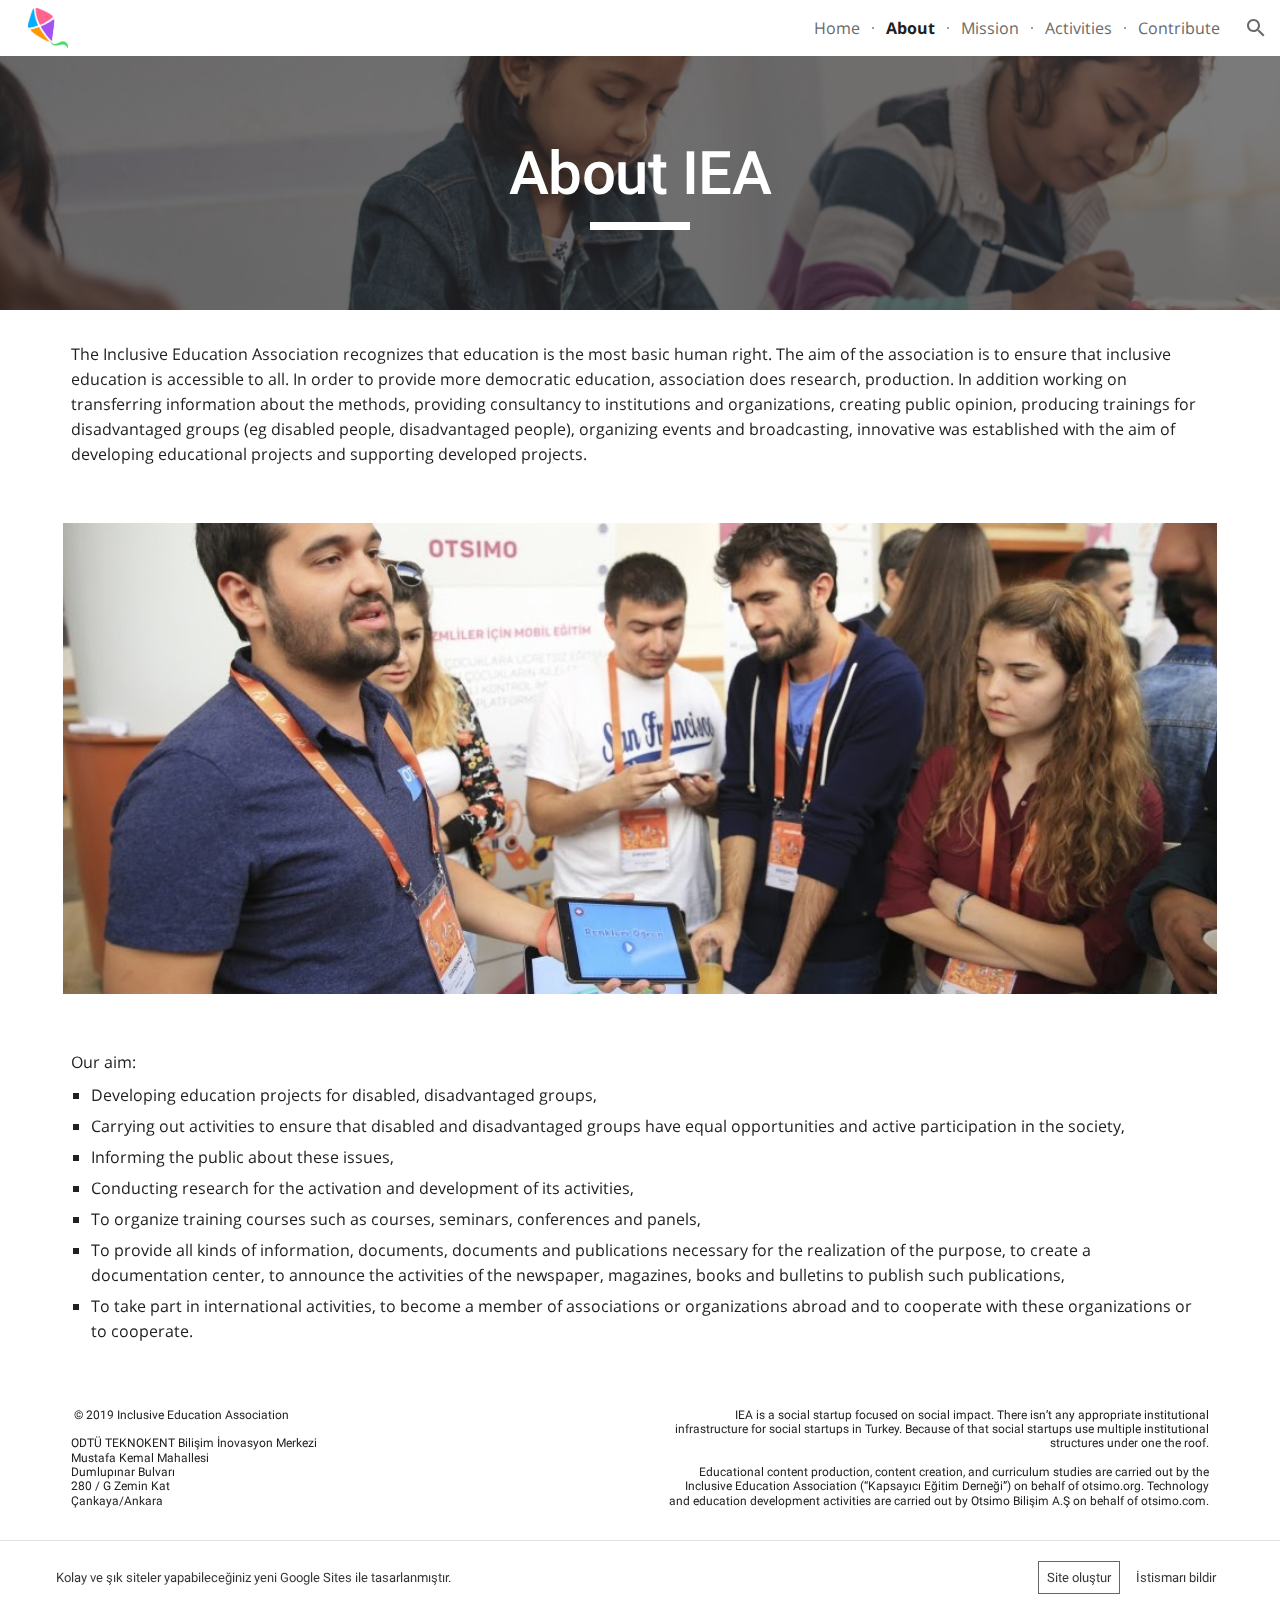
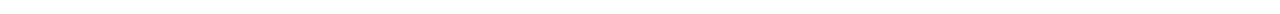
==== commit 8a6c8fa4: "test commit" ====
--- a/about.html
+++ b/about.html
@@ -1,34 +1,11 @@
-<!DOCTYPE html><html lang="en-US" itemscope itemtype="http://schema.org/WebPage">
-<!-- Mirrored from www.otsimo.org/about by HTTrack Website Copier/3.x [XR&CO'2014], Wed, 15 May 2019 12:00:13 GMT -->
-<!-- Added by HTTrack --><meta http-equiv="content-type" content="text/html;charset=utf-8" /><!-- /Added by HTTrack -->
-<head><script type="text/javascript">var DOCS_timing={}; DOCS_timing['sl']=new Date().getTime();</script><script>function _DumpException(e) {throw e;}</script><script>_docs_flag_initialData={"docs-sup":"","docs-esb":false,"docs-ecci":false,"docs-eea":false,"docs-esi":false,"ilcm":{"eui":"AHKXmL1K0pHnqSsHBpceTD67PHoDiEjNLGJSREahwMoPuNa7lkIsmrOjHWwyjFK4lekE0eZsaZj-","je":1,"sstu":1557921608714000,"si":"CIeUzaC-neICFaY1yAoduDcLmg","gsc":null,"ei":[14100049,14100854,5703839,14100043,14101014,14100064,14100982,14100730,14100894,14100031,14100538,14100810,14100770,14100278,14100874,14100558,14100892,14100858,14100170,14100646,14100246,14100898,14100934],"crc":0,"cvi":[]},"docs-ccdil":false,"docs-eil":true,"docs-eoi":false,"info_params":{},"docs-spfe":true,"docs-jern":"view"}; _docs_flag_cek= null ;</script><meta charset="UTF-8"><meta name="viewport" content="width=device-width, initial-scale=1, maximum-scale=1.0, user-scalable=no"/><meta http-equiv="X-UA-Compatible" content="IE=edge"/><link rel="icon" href="https://lh6.googleusercontent.com/SZgYm6AeAGrifqPnqYybQhzKWiJXdpEPjSkb1CJ76ZvalRm5cnViN-TjVufPwrpjZkUXkQ8n84XbD3UjRd581v9POdHkBlrTVw"/><meta property="og:type" content="website"/><meta property="og:title" content="About"/><meta itemprop="url" property="og:url" content="https://sites.google.com/view/iea-otsimo/about"/><meta itemprop="thumbnailUrl" content="https://ssl.gstatic.com/atari/images/atari-logo.svg"/><meta itemprop="image" content="https://ssl.gstatic.com/atari/images/atari-logo.svg"/><link href="https://fonts.googleapis.com/css?family=Roboto%3A300%2C400%2C500%2C700%7COpen%20Sans%3A400%2C400italic%2C700%2C700italic%2C900%2C900italic" rel="stylesheet" type="text/css"/><link href="https://fonts.googleapis.com/css?family=Google+Sans:400,500|Roboto:300,400,500,700|Source+Code+Pro:400,700" rel="stylesheet" type="text/css"><link rel="stylesheet" href="https://www.gstatic.com/_/atari/_/ss/k=atari.vw.HSUzu3zuCc8.L.X.O/d=1/rs=AGEqA5nhhYEkpOtC20a_i6JUj0jC_zwuUA"/><title itemprop="name">About</title><style jsname="ptDGoc">.gk8rDe .zfr3Q{color: rgba(0,0,0,1);}.zfr3Q{color: rgba(33,33,33,1); font-family: "Open Sans", sans-serif; font-size: 16px; font-weight: 400; line-height: 1.56; padding-top: 16px;}.M63kCb{background-color: rgba(255,255,255,1);}.duRjpb{color: rgba(0,0,0,1); font-family: Roboto, sans-serif; font-size: 35px; font-weight: 700; letter-spacing: 0px; line-height: 1.5; padding-top: 28px;}.JYVBee{color: rgba(0,0,0,1); font-family: Roboto, sans-serif; font-size: 24px; font-weight: 700; line-height: 1.56; padding-top: 20px;}.OmQG5e{color: rgba(0,0,0,1); font-family: Roboto, sans-serif; font-size: 17px; font-weight: 700; line-height: 1.63; padding-top: 18px;}.OUGEr{color: rgba(33,33,33,1);}.duRjpb .OUGEr{color: rgba(0,0,0,1);}.JYVBee .OUGEr{color: rgba(0,0,0,1);}.OmQG5e .OUGEr{color: rgba(0,0,0,1);}.iwQgFb{background-color: rgba(211,211,211,1);}.ySLm4c{font-family: "Open Sans", sans-serif;}.qeLZfd .zfr3Q{color: rgba(33,33,33,1);}.qeLZfd .duRjpb{color: rgba(0,0,0,1);}.qeLZfd .JYVBee{color: rgba(0,0,0,1);}.qeLZfd .OmQG5e{color: rgba(0,0,0,1);}.qeLZfd .dhtgD{color: rgba(0,0,0,1);}.qeLZfd .dhtgD:hover{color: rgba(0,0,0,1);}.qeLZfd .dhtgD:visited{color: rgba(0,0,0,1);}.qeLZfd .iwQgFb{background-color: rgba(211,211,211,1);}.qeLZfd .OUGEr{color: rgba(33,33,33,1);}.qeLZfd .duRjpb .OUGEr{color: rgba(0,0,0,1);}.qeLZfd .JYVBee .OUGEr{color: rgba(0,0,0,1);}.qeLZfd .OmQG5e .OUGEr{color: rgba(0,0,0,1);}.qeLZfd:before{background-color: rgba(255,255,255,1); display: block;}.lQAHbd .zfr3Q{color: rgba(0,0,0,1);}.lQAHbd .duRjpb{color: rgba(0,0,0,1);}.lQAHbd .JYVBee{color: rgba(0,0,0,1);}.lQAHbd .OmQG5e{color: rgba(0,0,0,1);}.lQAHbd .dhtgD{color: rgba(0,0,0,1);}.lQAHbd .dhtgD:hover{color: rgba(0,0,0,1);}.lQAHbd .dhtgD:visited{color: rgba(0,0,0,1);}.lQAHbd .iwQgFb{background-color: rgba(211,211,211,1);}.lQAHbd .OUGEr{color: rgba(0,0,0,1);}.lQAHbd .duRjpb .OUGEr{color: rgba(0,0,0,1);}.lQAHbd .JYVBee .OUGEr{color: rgba(0,0,0,1);}.lQAHbd .OmQG5e .OUGEr{color: rgba(0,0,0,1);}.lQAHbd:before{background-color: rgba(255,255,255,1); display: block;}.cJgDec .zfr3Q{color: rgba(255,255,255,1);}.cJgDec .zfr3Q .OUGEr{color: rgba(255,255,255,1);}.cJgDec .IFuOkc:before{background-color: rgba(33,33,33,1); opacity: 0; display: block;}.O13XJf{height: 310px; padding-bottom: 50px; padding-top: 50px;}.O13XJf .IFuOkc{background-image: url(https://ssl.gstatic.com/atari/images/aristotle-header-dark.jpg);}.O13XJf .IFuOkc:before{background-color: rgba(33,33,33,1); opacity: 0.5; display: block;}.O13XJf .zfr3Q{color: rgba(255,255,255,1);}.O13XJf .duRjpb{color: rgba(255,255,255,1);}.O13XJf .JYVBee{color: rgba(255,255,255,1);}.tpmmCb .zfr3Q{color: rgba(33,33,33,1);}.tpmmCb .zfr3Q .OUGEr{color: rgba(33,33,33,1);}.tpmmCb .IFuOkc:before{background-color: rgba(255,255,255,1); display: block;}.tpmmCb .Wew9ke{fill: rgba(33,33,33,1);}.dhtgD:hover{color: rgba(0,0,0,1);}.dhtgD:active{color: rgba(0,0,0,1);}.Hnbbrb{color: rgba(0,0,0,1); font-family: Roboto, sans-serif; font-size: 17px; font-weight: 500; padding-bottom: 40px; padding-top: 16px; text-transform: none;}.Zjiec{color: rgba(0,0,0,1); font-family: Roboto, sans-serif; font-size: 26px; font-weight: 500; letter-spacing: 1px; padding-bottom: 57px; padding-left: 21.5px; padding-right: 21.5px; padding-top: 8px; text-align: center; text-transform: none;}.XMyrgf{margin-top: 0px; margin-left: 21.5px; margin-bottom: 24px; margin-right: 21.5px; text-align: center;}.TlfmSc{color: rgba(255,255,255,1); font-family: Roboto, sans-serif; font-size: 20px; font-weight: 500; letter-spacing: 1.5px; text-transform: none;}.Mz8gvb{color: rgba(255,255,255,1);}.zDUgLc{background-color: rgba(255,255,255,1); border-bottom-style: solid; border-bottom-width: 1px; border-color: rgba(204,204,204,1);}.QTKDff.chg4Jd:focus{background-color: rgba(255,255,255,0.1199999973);}.YTv4We{color: rgba(0,0,0,1);}.YTv4We:hover:before{background-color: rgba(183,153,81,0.1199999973); display: block;}.YTv4We.chg4Jd:focus:before{border-color: rgba(183,153,81,0.3600000143); display: block;}.eWDljc{background-color: rgba(255,255,255,1);}.eWDljc .hDrhEe{padding-left: 8px;}.ZXW7w{color: rgba(106,106,106,1); opacity: 0.26;}.PsKE7e{color: rgba(106,106,106,1); font-family: "Open Sans", sans-serif; font-size: 16px; font-weight: 400;}.lhZOrc{color: rgba(33,33,33,1);}.hDrhEe:hover{color: rgba(33,33,33,1);}.M9vuGd{color: rgba(33,33,33,1); font-weight: 700;}.jgXgSe:hover{color: rgba(33,33,33,1);}.j10yRb:hover{color: rgba(33,33,33,1);}.j10yRb.chg4Jd:focus:before{border-color: rgba(33,33,33,0.3600000143); display: block;}.iWs3gf{color: rgba(106,106,106,1);}.wgxiMe{background-color: rgba(255,255,255,1); border-color: rgba(0,0,0,0.150000006); border-style: solid; border-width: 1px;}.fOU46b .TlfmSc{color: rgba(255,255,255,1);}.fOU46b .KJll8d{background-color: rgba(255,255,255,1);}.fOU46b .Mz8gvb{color: rgba(255,255,255,1);}.fOU46b .Mz8gvb.chg4Jd:focus:before{border-color: rgba(255,255,255,1); display: block;}.fOU46b .qV4dIc{color: rgba(255,255,255,0.8700000048);}.fOU46b .jgXgSe:hover{color: rgba(255,255,255,1);}.fOU46b .M9vuGd{color: rgba(255,255,255,1);}.fOU46b .iWs3gf{color: rgba(255,255,255,0.8700000048);}.fOU46b .G8QRnc .Mz8gvb{color: rgba(0,0,0,0.8000000119);}.fOU46b .G8QRnc .Mz8gvb.chg4Jd:focus:before{border-color: rgba(0,0,0,0.8000000119); display: block;}.fOU46b .G8QRnc .ZXW7w{color: rgba(0,0,0,0.8000000119);}.fOU46b .G8QRnc .TlfmSc{color: rgba(0,0,0,0.8000000119);}.fOU46b .G8QRnc .KJll8d{background-color: rgba(0,0,0,0.8000000119);}.fOU46b .G8QRnc .qV4dIc{color: rgba(0,0,0,0.6399999857);}.fOU46b .G8QRnc .jgXgSe:hover{color: rgba(0,0,0,0.8199999928);}.fOU46b .G8QRnc .M9vuGd{color: rgba(0,0,0,0.8199999928);}.fOU46b .G8QRnc .iWs3gf{color: rgba(0,0,0,0.6399999857);}.fOU46b .aCIEDd .qV4dIc{color: rgba(33,33,33,1);}.fOU46b .aCIEDd .TlfmSc{color: rgba(33,33,33,1);}.fOU46b .aCIEDd .KJll8d{background-color: rgba(33,33,33,1);}.fOU46b .aCIEDd .ZXW7w{color: rgba(33,33,33,1);}.fOU46b .aCIEDd .jgXgSe:hover{color: rgba(33,33,33,1); opacity: 0.82;}.fOU46b .aCIEDd .Mz8gvb{color: rgba(33,33,33,1);}.fOU46b .aCIEDd .iWs3gf{color: rgba(33,33,33,1);}.fOU46b .a3ETed .qV4dIc{color: rgba(0,0,0,1);}.fOU46b .a3ETed .TlfmSc{color: rgba(0,0,0,1);}.fOU46b .a3ETed .KJll8d{background-color: rgba(0,0,0,1);}.fOU46b .a3ETed .ZXW7w{color: rgba(0,0,0,1);}.fOU46b .a3ETed .jgXgSe:hover{color: rgba(0,0,0,1); opacity: 0.82;}.fOU46b .a3ETed .Mz8gvb{color: rgba(0,0,0,1);}.fOU46b .a3ETed .iWs3gf{color: rgba(0,0,0,1);}@media only screen and (min-width: 1280px){.XeSM4.b2Iqye.fOU46b .LBrwzc .iWs3gf{color: rgba(255,255,255,0.8700000048);}}@media only screen and (min-width: 1280px){.KuNac.b2Iqye.fOU46b .iWs3gf{color: rgba(0,0,0,0.6399999857);}}.fOU46b .zDUgLc{opacity: 0;}.LBrwzc .ZXW7w{color: rgba(0,0,0,1);}.LBrwzc .KJll8d{background-color: rgba(0,0,0,1);}.GBy4H .ZXW7w{color: rgba(255,255,255,1);}.GBy4H .KJll8d{background-color: rgba(255,255,255,1);}.eBSUbc{background-color: rgba(255,255,255,1); color: rgba(33,33,33,0.6999999881);}.BFDQOb:hover{color: rgba(33,33,33,1);}.ImnMyf{background-color: rgba(255,255,255,1); color: rgba(33,33,33,1);}.Vs12Bd{background-color: rgba(255,255,255,1); color: rgba(33,33,33,1);}.S5d9Rd{background-color: rgba(255,255,255,1); color: rgba(0,0,0,1);}.zfr3Q{font-family: "Open Sans", sans-serif; font-size: 16px; font-weight: 400; line-height: 1.56; padding-top: 16px;}.duRjpb{font-family: Roboto, sans-serif; font-size: 35px; font-weight: 700; letter-spacing: 0px; line-height: 1.5; padding-top: 28px; text-transform: none;}.JYVBee{font-family: Roboto, sans-serif; font-size: 24px; font-style: normal; font-weight: 700; line-height: 1.56; padding-top: 20px;}.OmQG5e{font-family: Roboto, sans-serif; font-size: 17px; font-weight: 700; letter-spacing: 1px; line-height: 1.63; padding-top: 18px;}.n8H08c{padding-left: 20px; padding-top: 8px;}.TYR86d{margin-bottom: 6px; margin-top: 6px; padding-top: 0;}.A3Upc{font-size: 12px; padding-top: 14px;}.LB7kq .duRjpb{font-size: 60px; font-style: normal; font-weight: 500; letter-spacing: -0.5px; line-height: 1.26; padding-top: 45px; text-align: center;}.LB7kq .baZpAe .duRjpb{padding-bottom: 18px;}.LB7kq .duRjpb:first-child:before{border-bottom-style: solid; border-bottom-width: 8px; border-color: rgba(255,255,255,1); margin-left: auto; margin-right: auto; width: 100px; display: block;}.LB7kq .JYVBee{font-size: 28px;}@media only screen and (max-width: 479px){.LB7kq .duRjpb{font-size: 40px;}}@media only screen and (min-width: 480px) and (max-width: 767px){.LB7kq .duRjpb{font-size: 51px;}}@media only screen and (max-width: 479px){.LB7kq .JYVBee{font-size: 23px;}}@media only screen and (min-width: 480px) and (max-width: 767px){.LB7kq .JYVBee{font-size: 26px;}}.O13XJf{height: 310px; padding-bottom: 50px; padding-top: 50px;}@media only screen and (min-width: 480px) and (max-width: 767px){.O13XJf{height: 280px; padding-bottom: 45px; padding-top: 45px;}}@media only screen and (max-width: 479px){.O13XJf{height: 250px; padding-bottom: 40px; padding-top: 40px;}}.SBrW1{height: 480px;}@media only screen and (min-width: 480px) and (max-width: 767px){.SBrW1{height: 480px;}}@media only screen and (max-width: 479px){.SBrW1{height: 400px;}}.WVklg{height: 100vh;}.Wew9ke{fill: rgba(255,255,255,1);}.gk8rDe{height: 200px; padding-bottom: 40px; padding-top: 60px;}.gk8rDe .duRjpb{color: rgba(0,0,0,1); font-size: 48px;}.gk8rDe .duRjpb:first-child:before{border-bottom-width: 6px; border-color: rgba(0,0,0,1); display: block;}.gk8rDe .JYVBee{padding-top: 13px;}@media only screen and (max-width: 479px){.gk8rDe .duRjpb{font-size: 34px;}}@media only screen and (min-width: 480px) and (max-width: 767px){.gk8rDe .duRjpb{font-size: 42px;}}@media only screen and (min-width: 480px) and (max-width: 767px){.gk8rDe{padding-top: 45px;}}@media only screen and (max-width: 479px){.gk8rDe{padding-bottom: 0px; padding-top: 30px;}}.dhtgD{text-decoration: underline;}.JzO0Vc{background-color: rgba(255,255,255,1); border-color: rgba(0,0,0,0.150000006); border-right-style: solid; border-right-width: 1px; font-family: Lato, sans-serif; width: 250px;}@media only screen and (min-width: 1280px){.JzO0Vc{padding-top: 62px;}}.Zjiec{font-family: Roboto, sans-serif; font-size: 26px; font-weight: 500; letter-spacing: 1px; padding-bottom: 57px; padding-left: 21.5px; padding-right: 21.5px; padding-top: 8px; text-align: center; text-transform: none;}.TlfmSc{font-family: Roboto, sans-serif; font-size: 20px; font-weight: 500; letter-spacing: 1.5px; text-transform: none;}.PsKE7e{font-family: "Open Sans", sans-serif; font-size: 16px;}.IKA38e{line-height: 1.58;}.hDrhEe{padding-bottom: 8px; padding-top: 8px;}.dhtgD:hover{text-decoration: underline;}.Zjiec:before{border-bottom-style: solid; border-bottom-width: 1px; border-color: rgba(0,0,0,1); margin-bottom: 30px; margin-left: auto; margin-right: auto; width: 212px; display: block;}@media only screen and (min-width: 1280px){.iJZYsf .PsKE7e{padding-left: 56px;}}.rgLkl{background-color: rgba(158,158,158,1);}.zDUgLc{border-bottom-style: solid; border-bottom-width: 1px; border-color: rgba(204,204,204,1); opacity: 1;}.TMjjoe{font-family: Roboto, sans-serif; font-size: 12px; line-height: 1.2; padding-top: 0px;}.GBy4H .zDUgLc{border-bottom-width: 0px;}.GBy4H .TlfmSc{color: rgba(255,255,255,0.8700000048);}.GBy4H .Mz8gvb{color: rgba(255,255,255,0.8700000048);}.GBy4H .Mz8gvb.chg4Jd:focus:before{border-color: rgba(255,255,255,0.8700000048); display: block;}.GBy4H .iWs3gf{color: rgba(255,255,255,0.8700000048);}.GBy4H .wgxiMe{background-color: rgba(0,0,0,1);}.GBy4H .qV4dIc{color: rgba(255,255,255,0.8700000048);}.GBy4H .M9vuGd{color: rgba(255,255,255,0.8700000048);}.GBy4H .Zjiec{color: rgba(255,255,255,0.8700000048);}.GBy4H .Zjiec:before{border-color: rgba(255,255,255,0.8700000048); display: block;}.GBy4H .PsKE7e{color: rgba(255,255,255,0.8700000048);}.GBy4H .lhZOrc.PsKE7e{color: rgba(255,255,255,1);}.GBy4H .aJHbb:hover{color: rgba(255,255,255,1);}.GBy4H .jgXgSe:hover{color: rgba(255,255,255,1);}.GBy4H .M9vuGd:hover{color: rgba(255,255,255,1);}.GBy4H .j10yRb:hover{color: rgba(255,255,255,1);}.GBy4H .eBSUbc{color: rgba(255,255,255,0.8700000048);}.fOU46b .ZXW7w{color: rgba(255,255,255,1);}.fOU46b .GBy4H .zDUgLc{border-bottom-width: 0px; opacity: 1;}.fOU46b .GBy4H .TlfmSc{color: rgba(255,255,255,0.8700000048);}.fOU46b .GBy4H .Hnbbrb{color: rgba(255,255,255,0.8700000048);}.fOU46b .GBy4H .YTv4We{color: rgba(255,255,255,0.8700000048);}.fOU46b .GBy4H .YTv4We.chg4Jd:focus:before{border-color: rgba(255,255,255,0.8700000048); display: block;}.fOU46b .GBy4H .Mz8gvb{color: rgba(255,255,255,0.8700000048);}.fOU46b .GBy4H .iWs3gf{color: rgba(255,255,255,0.8700000048);}.fOU46b .GBy4H .qV4dIc{color: rgba(255,255,255,0.8700000048);}.fOU46b .GBy4H .M9vuGd{color: rgba(255,255,255,0.8700000048);}.fOU46b .GBy4H .Zjiec{color: rgba(255,255,255,0.8700000048);}.fOU46b .GBy4H .Zjiec:before{border-color: rgba(255,255,255,0.8700000048); display: block;}.fOU46b .GBy4H .PsKE7e{color: rgba(255,255,255,0.8700000048);}.fOU46b .GBy4H .lhZOrc.PsKE7e{color: rgba(255,255,255,1);}.fOU46b .GBy4H .aJHbb:hover{color: rgba(255,255,255,1);}.fOU46b .GBy4H .jgXgSe:hover{color: rgba(255,255,255,1);}.fOU46b .GBy4H .M9vuGd:hover{color: rgba(255,255,255,1);}.fOU46b .LBrwzc .ZXW7w{color: rgba(0,0,0,1);}.fOU46b .LBrwzc .zDUgLc{opacity: 1; border-bottom-style: none;}.fOU46b .LBrwzc .Mz8gvb{color: rgba(33,33,33,1); border-bottom-style: none;}.LBrwzc .TlfmSc{color: rgba(33,33,33,1);}.LBrwzc .Hnbbrb{color: rgba(33,33,33,1);}.LBrwzc .YTv4We{color: rgba(33,33,33,1);}.LBrwzc .YTv4We.chg4Jd:focus:before{border-color: rgba(33,33,33,1); display: block;}.LBrwzc .Mz8gvb{color: rgba(33,33,33,1); border-color: rgba(204,204,204,1); border-bottom-style: solid; border-bottom-width: 1px;}.LBrwzc .iWs3gf{color: rgba(106,106,106,1);}.LBrwzc .qV4dIc{color: rgba(106,106,106,1);}.LBrwzc .M9vuGd{color: rgba(33,33,33,1);}.LBrwzc .Zjiec{color: rgba(33,33,33,1);}.LBrwzc .Zjiec:before{border-color: rgba(33,33,33,1); display: block;}.LBrwzc .IKA38e{color: rgba(106,106,106,1);}.LBrwzc .lhZOrc.IKA38e{color: rgba(33,33,33,1);}.LBrwzc .eBSUbc{color: rgba(106,106,106,1);}.LBrwzc .hDrhEe:hover{color: rgba(33,33,33,1);}.LBrwzc .jgXgSe:hover{color: rgba(33,33,33,1);}.LBrwzc .M9vuGd:hover{color: rgba(33,33,33,1);}.QcmuFb{padding-left: 20px;}.vDPrib{padding-left: 40px;}.TBDXjd{padding-left: 60px;}.bYeK8e{padding-left: 80px;}.CuqSDe{padding-left: 100px;}.Havqpe{padding-left: 120px;}.JvDrRe{padding-left: 140px;}.o5lrIf{padding-left: 160px;}.yOJW7c{padding-left: 180px;}.rB8cye{padding-left: 200px;}.RuayVd{padding-right: 20px;}.YzcKX{padding-right: 40px;}.reTV0b{padding-right: 60px;}.vSYeUc{padding-right: 80px;}.PxtZIe{padding-right: 100px;}.ahQMed{padding-right: 120px;}.rzhcXb{padding-right: 140px;}.PBhj0b{padding-right: 160px;}.TlN46c{padding-right: 180px;}.GEdNnc{padding-right: 200px;}.QmpIrf{background-color: rgba(255,255,255,1); border-color: rgba(0,0,0,1); color: rgba(0,0,0,1); font-family: "Open Sans", sans-serif;}.lQAHbd .QmpIrf{background-color: rgba(255,255,255,1); border-color: rgba(0,0,0,1); color: rgba(0,0,0,1); font-family: "Open Sans", sans-serif;}.cJgDec .QmpIrf{background-color: rgba(255,255,255,1); border-color: rgba(0,0,0,1); color: rgba(0,0,0,1); font-family: "Open Sans", sans-serif;}.tpmmCb .QmpIrf{background-color: rgba(255,255,255,1); border-color: rgba(0,0,0,1); color: rgba(0,0,0,1); font-family: "Open Sans", sans-serif;}.gk8rDe .QmpIrf{background-color: rgba(255,255,255,1); border-color: rgba(0,0,0,1); color: rgba(0,0,0,1); font-family: "Open Sans", sans-serif;}.O13XJf .QmpIrf{background-color: rgba(255,255,255,1); border-color: rgba(0,0,0,1); color: rgba(0,0,0,1); font-family: "Open Sans", sans-serif;}@media only screen and (min-width: 1280px){.yxgWrb{margin-left: 250px;}}.TYR86d>.n8H08c{margin-top: 6px;}@media only screen and (max-width: 479px){.duRjpb{font-size: 26px;}}@media only screen and (min-width: 480px) and (max-width: 767px){.duRjpb{font-size: 31px;}}@media only screen and (max-width: 479px){.JYVBee{font-size: 20px;}}@media only screen and (min-width: 480px) and (max-width: 767px){.JYVBee{font-size: 22px;}}@media only screen and (max-width: 479px){.OmQG5e{font-size: 17px;}}@media only screen and (min-width: 480px) and (max-width: 767px){.OmQG5e{font-size: 17px;}}@media only screen and (max-width: 479px){.Hnbbrb{font-size: 17px;}}@media only screen and (min-width: 480px) and (max-width: 767px){.Hnbbrb{font-size: 17px;}}@media only screen and (max-width: 479px){.Zjiec{font-size: 22px;}}@media only screen and (min-width: 480px) and (max-width: 767px){.Zjiec{font-size: 24px;}}@media only screen and (max-width: 479px){.TlfmSc{font-size: 18px;}}@media only screen and (min-width: 480px) and (max-width: 767px){.TlfmSc{font-size: 19px;}}@media only screen and (max-width: 479px){.duRjpb{font-size: 26px;}}@media only screen and (min-width: 480px) and (max-width: 767px){.duRjpb{font-size: 31px;}}@media only screen and (max-width: 479px){.JYVBee{font-size: 20px;}}@media only screen and (min-width: 480px) and (max-width: 767px){.JYVBee{font-size: 22px;}}@media only screen and (max-width: 479px){.OmQG5e{font-size: 17px;}}@media only screen and (min-width: 480px) and (max-width: 767px){.OmQG5e{font-size: 17px;}}@media only screen and (max-width: 479px){.A3Upc{font-size: 12px;}}@media only screen and (min-width: 480px) and (max-width: 767px){.A3Upc{font-size: 12px;}}@media only screen and (max-width: 479px){.Zjiec{font-size: 22px;}}@media only screen and (min-width: 480px) and (max-width: 767px){.Zjiec{font-size: 24px;}}@media only screen and (max-width: 479px){.TlfmSc{font-size: 18px;}}@media only screen and (min-width: 480px) and (max-width: 767px){.TlfmSc{font-size: 19px;}}@media only screen and (max-width: 479px){.TMjjoe{font-size: 12px;}}@media only screen and (min-width: 480px) and (max-width: 767px){.TMjjoe{font-size: 12px;}}section[id="h.p_1H8LlkaZvlq4"] .IFuOkc:before{opacity: 0.6;}</style><script type="text/javascript">_at_config = [null,null,"897606708560-a63d8ia0t9dhtpdt4i3djab2m42see7o.apps.googleusercontent.com",null,null,"v2",null,null,null,null,null,null,null,"https://content.googleapis.com/","SITES_%s",null,null,null,0,null,0,null,null,"https://accounts.google.com/ServiceLogin?passive\u003d1209600\u0026continue\u003dhttps://sites.google.com/view/iea-otsimo/about\u0026followup\u003dhttps://sites.google.com/view/iea-otsimo/about",["AHKXmL1K0pHnqSsHBpceTD67PHoDiEjNLGJSREahwMoPuNa7lkIsmrOjHWwyjFK4lekE0eZsaZj-",1,"CIeUzaC-neICFaY1yAoduDcLmg",1557921608714000,[14100049,14100854,5703839,14100043,14101014,14100064,14100982,14100730,14100894,14100031,14100538,14100810,14100770,14100278,14100874,14100558,14100892,14100858,14100170,14100646,14100246,14100898,14100934]
-]
-,null,null,null,null,0,null,null,null,null,null,"atari_2019.19-Tue-0400_RC02",null,null,null,"https://drive.google.com/",null,null,null,null,null,null,1,1,null,0,1,null,null,null,null,null,null,null,null,null,null,null,null,1,null,null,null,null,null,null,null,null,null,null,null,null,null,null,null,null,null,null,null,null,null,null,null,null,null,null,null,null,null,null,null,null,0,"v2internal","https://docs.google.com/",null,null,null,null,null,null,"https://sites.google.com/new/",null,null,null,null,null,2,null,null,null,null,null,null,null,null,null,null,null,null,null,null,null,null,null,null,null,null,null,1,"",null,null,"/_/sharing/share",null,null,null,null,null,null,null,null,null,5,null,null,"https://accounts.google.com/o/oauth2/auth","https://accounts.google.com/o/oauth2/postmessageRelay",1,null,null,null,78,"https://sites.google.com/new/?usp\u003dviewer_footer",1,null,null,null,0,null,null,null,null,"",0,null,null,null,null,null,[]
-,null,null,null,null,null,null,null,null,null,0,null,1,null,null,null,null,null,0,null,null,null,null,null,null,0,null,null,null,null,0,null,null,null,null,null,null,"https://www.gstatic.com/atari/embeds/9057752e66777b61f2bc467178e07ddd/intermediate-frame-minified.html",1,null,"v2beta",null,null,null,null,null,null,4,"https://accounts.google.com/o/oauth2/iframe",null,null,null,null,null,null,"https://93269279-atari-embeds.googleusercontent.com/embeds/065883df11f1dd87f25eeed983994478/inner-frame-minified.html",null,null,null,null,null,null,null,null,null,null,null,null,null,null,null,null,null,null,null,null,null,null,null,null,null,null,null,null,null,null,null,null,null,null,null,null,null,null,null,null,null,null,null,null,null,null,null,null,null,null,null,null,null,null,null,null,null,null,null,null,1557921608733,null,null,null,null,null,0,null,null,null,null,null,null,null,null,null,null,null,null,null,"248131955",null,0,null,1000,null,null,null,null,null,null,null,0,null,1,null,1,null,"https://ssl.gstatic.com/docs/common/cleardot.gif",null,null,0,null,null,null,0,null,null,0,null,null,0,0,0,1,0,0,0,0,null,0,0,0,0,0,0]
-; window.globals = {"enableAnalytics":true,"webPropertyId":"UA-140251547-1","showDebug":false,"hashedSiteId":"3ac71420e3c8b026f866497fbce96eed6daec03e9eb048f810d31db07a15375a","normalizedPath":"view/iea-otsimo/about","pageTitle":"About"}; function gapiLoaded() {if (globals.gapiLoaded == undefined) {globals.gapiLoaded = true;} else {globals.gapiLoaded();}}window.messages = []; window.addEventListener && window.addEventListener('message', function(e) {if (window.messages && e.data && e.data.magic == 'SHIC') {window.messages.push(e);}});</script><script src="https://apis.google.com/js/client.js?onload=gapiLoaded"></script><script type="text/javascript">document.createElement('content');(function(){var b=function(){this.c=""};b.prototype.toString=function(){return"SafeScript{"+this.c+"}"};b.prototype.a=function(a){this.c=a};(new b).a("");var c=function(){this.g=""};c.prototype.toString=function(){return"SafeStyle{"+this.g+"}"};c.prototype.a=function(a){this.g=a};(new c).a("");var d=function(){this.f=""};d.prototype.toString=function(){return"SafeStyleSheet{"+this.f+"}"};d.prototype.a=function(a){this.f=a};(new d).a("");var e=function(){this.b=""};e.prototype.toString=function(){return"SafeHtml{"+this.b+"}"};e.prototype.a=function(a){this.b=a};(new e).a("<!DOCTYPE html>");(new e).a("");(new e).a("<br>");/*
- Copyright (c) Microsoft Corporation. All rights reserved.
- Licensed under the Apache License, Version 2.0 (the "License"); you may not use
- this file except in compliance with the License. You may obtain a copy of the
- License at http://www.apache.org/licenses/LICENSE-2.0
-
- THIS CODE IS PROVIDED ON AN *AS IS* BASIS, WITHOUT WARRANTIES OR CONDITIONS OF ANY
- KIND, EITHER EXPRESS OR IMPLIED, INCLUDING WITHOUT LIMITATION ANY IMPLIED
- WARRANTIES OR CONDITIONS OF TITLE, FITNESS FOR A PARTICULAR PURPOSE,
- MERCHANTABLITY OR NON-INFRINGEMENT.
-
- See the Apache Version 2.0 License for specific language governing permissions
- and limitations under the License.
-*/
-}).call(this);
-</script>
-        <script>
-          (function(i,s,o,g,r,a,m){i['GoogleAnalyticsObject']=r;i[r]=i[r]||function(){
-          (i[r].q=i[r].q||[]).push(arguments)},i[r].l=1*new Date();a=s.createElement(o),
-          m=s.getElementsByTagName(o)[0];a.async=1;a.src=g;a.setAttribute('nonce',m.nonce||m.getAttribute('nonce'));m.parentNode.insertBefore(a,m)
-          })(window,document,'script','https://www.google-analytics.com/analytics.js','ga');
-      ga('create', 'UA-140251547-1', 'auto'); ga('send', 'pageview');</script></head><body dir="ltr" itemscope itemtype="http://schema.org/WebPage" id="yDmH0d" css="yDmH0d"><div jscontroller="Hx9eX" jsmodel="IJW3u" jsaction="rcuQ6b:WYd;GvneHb:og1FDd;Eh702:uAM5ec;JEsNGe:dj7Cne;"><div jscontroller="BJWyPe" jsaction="rcuQ6b:WYd;l6SCDc:Pg9eo;CtzCwf:mHeCvf;nRwK4c:FFYy5e;J3QHMe:HI1Mdd;"><div jscontroller="Op4wY" data-sitename="iea-otsimo" data-universe="1" jsmodel="QZt7fd" jsaction="aClwfc:cZFEp;NdKkrb:VsGN3;uGd7cb:UADL7b;mAY7if:HI9w0;KUFDvc:Y8aXB;oVnJLd:xDkBfb;JIbuQc:SPXMTb(uxAMZ);" jsname="G0jgYd"><div jsname="gYwusb" class="Bhgyqc"></div><div jscontroller="Ebbogc" jsname="XeeWQc" role="banner" jsaction="keydown:uiKYid(OH0EC);rcuQ6b:WYd;mAY7if:ufqpf;JIbuQc:XfTnxb(lfEfFf),AlTiYc(GeGHKb),AlTiYc(m1xNUe),zZlNMe(pZn8Oc);YqO5N:ELcyfe;"><div jsname="bF1uUb" class="BuY5Fd" jsaction="click:xVuwSc;"></div><div jsname="MVsrn" class="TbNlJb "><div role="button" class="U26fgb mUbCce fKz7Od h3nfre" jscontroller="VXdfxd" jsaction="click:cOuCgd; mousedown:UX7yZ; mouseup:lbsD7e; mouseenter:tfO1Yc; mouseleave:JywGue; focus:AHmuwe; blur:O22p3e; contextmenu:mg9Pef;touchstart:p6p2H; touchmove:FwuNnf; touchend:yfqBxc(preventMouseEvents=true|preventDefault=true); touchcancel:JMtRjd;" jsshadow jsname="GeGHKb" aria-label="Back to site" aria-disabled="false" tabindex="0" data-tooltip="Back to site"   data-tooltip-vertical-offset="-12" data-tooltip-horizontal-offset="0"><div class="VTBa7b MbhUzd" jsname="ksKsZd"></div><content jsslot class="xjKiLb"><span class="Ce1Y1c" style="top: -12px"><svg class="V4YR2c" viewBox="0 0 24 24" focusable="false"><path d="M0 0h24v24H0z" fill="none"/><path d="M20 11H7.83l5.59-5.59L12 4l-8 8 8 8 1.41-1.41L7.83 13H20v-2z"/></svg></span></content></div><div class="rFrNMe b7AJhc zKHdkd" jscontroller="pxq3x" jsaction="clickonly:KjsqPd; focus:Jt1EX; blur:fpfTEe; input:Lg5SV;" jsshadow jsname="OH0EC" aria-expanded="true"><div class="aCsJod oJeWuf"><div class="aXBtI I0VJ4d Wic03c"><content jsslot class="A37UZe qgcB3c iHd5yb"><div role="button" class="U26fgb mUbCce fKz7Od i3PoXe" jscontroller="VXdfxd" jsaction="click:cOuCgd; mousedown:UX7yZ; mouseup:lbsD7e; mouseenter:tfO1Yc; mouseleave:JywGue; focus:AHmuwe; blur:O22p3e; contextmenu:mg9Pef;touchstart:p6p2H; touchmove:FwuNnf; touchend:yfqBxc(preventMouseEvents=true|preventDefault=true); touchcancel:JMtRjd;" jsshadow jsname="lfEfFf" aria-label="Search" aria-disabled="false" tabindex="0" data-tooltip="Search"   data-tooltip-vertical-offset="-12" data-tooltip-horizontal-offset="0"><div class="VTBa7b MbhUzd" jsname="ksKsZd"></div><content jsslot class="xjKiLb"><span class="Ce1Y1c" style="top: -12px"><svg class="HSFYNb" viewBox="0 0 24 24" focusable="false"><path d="M15.5 14h-.79l-.28-.27C15.41 12.59 16 11.11 16 9.5 16 5.91 13.09 3 9.5 3S3 5.91 3 9.5 5.91 16 9.5 16c1.61 0 3.09-.59 4.23-1.57l.27.28v.79l5 4.99L20.49 19l-4.99-5zm-6 0C7.01 14 5 11.99 5 9.5S7.01 5 9.5 5 14 7.01 14 9.5 11.99 14 9.5 14z"/><path d="M0 0h24v24H0z" fill="none"/></svg></span></content></div><div class="EmVfjc SKShhf" data-loadingmessage="Loading..." jscontroller="qAKInc" jsaction="animationend:kWijWc;dyRcpb:dyRcpb" jsname="aZ2wEe"><div class="Cg7hO" aria-live="assertive" jsname="vyyg5"></div><div jsname="Hxlbvc" class="xu46lf"><div class="ir3uv uWlRce co39ub"><div class="xq3j6 ERcjC"><div class="X6jHbb GOJTSe"></div></div><div class="HBnAAc"><div class="X6jHbb GOJTSe"></div></div><div class="xq3j6 dj3yTd"><div class="X6jHbb GOJTSe"></div></div></div><div class="ir3uv GFoASc Cn087"><div class="xq3j6 ERcjC"><div class="X6jHbb GOJTSe"></div></div><div class="HBnAAc"><div class="X6jHbb GOJTSe"></div></div><div class="xq3j6 dj3yTd"><div class="X6jHbb GOJTSe"></div></div></div><div class="ir3uv WpeOqd hfsr6b"><div class="xq3j6 ERcjC"><div class="X6jHbb GOJTSe"></div></div><div class="HBnAAc"><div class="X6jHbb GOJTSe"></div></div><div class="xq3j6 dj3yTd"><div class="X6jHbb GOJTSe"></div></div></div><div class="ir3uv rHV3jf EjXFBf"><div class="xq3j6 ERcjC"><div class="X6jHbb GOJTSe"></div></div><div class="HBnAAc"><div class="X6jHbb GOJTSe"></div></div><div class="xq3j6 dj3yTd"><div class="X6jHbb GOJTSe"></div></div></div></div></div><div role="button" class="U26fgb mUbCce fKz7Od JyJRXe" jscontroller="VXdfxd" jsaction="click:cOuCgd; mousedown:UX7yZ; mouseup:lbsD7e; mouseenter:tfO1Yc; mouseleave:JywGue; focus:AHmuwe; blur:O22p3e; contextmenu:mg9Pef;touchstart:p6p2H; touchmove:FwuNnf; touchend:yfqBxc(preventMouseEvents=true|preventDefault=true); touchcancel:JMtRjd;" jsshadow jsname="m1xNUe" aria-label="Back to site" aria-disabled="false" tabindex="0" data-tooltip="Back to site"   data-tooltip-vertical-offset="-12" data-tooltip-horizontal-offset="0"><div class="VTBa7b MbhUzd" jsname="ksKsZd"></div><content jsslot class="xjKiLb"><span class="Ce1Y1c" style="top: -12px"><svg class="V4YR2c" viewBox="0 0 24 24" focusable="false"><path d="M0 0h24v24H0z" fill="none"/><path d="M20 11H7.83l5.59-5.59L12 4l-8 8 8 8 1.41-1.41L7.83 13H20v-2z"/></svg></span></content></div></content><div class="Xb9hP"><input type="search" class="whsOnd zHQkBf" jsname="YPqjbf" autocomplete="off" tabindex="0" aria-label="Search this site" value="" autofocus role="combobox"  data-initial-value=""/><div jsname="LwH6nd" class="ndJi5d snByac" aria-hidden="true">Search this site</div></div><content jsslot class="A37UZe sxyYjd MQL3Ob"><div role="button" class="U26fgb mUbCce fKz7Od Kk06A" jscontroller="VXdfxd" jsaction="click:cOuCgd; mousedown:UX7yZ; mouseup:lbsD7e; mouseenter:tfO1Yc; mouseleave:JywGue; focus:AHmuwe; blur:O22p3e; contextmenu:mg9Pef;touchstart:p6p2H; touchmove:FwuNnf; touchend:yfqBxc(preventMouseEvents=true|preventDefault=true); touchcancel:JMtRjd;" jsshadow jsname="pZn8Oc" aria-label="Clear search" aria-disabled="false" tabindex="0" data-tooltip="Clear search"   data-tooltip-vertical-offset="-12" data-tooltip-horizontal-offset="0"><div class="VTBa7b MbhUzd" jsname="ksKsZd"></div><content jsslot class="xjKiLb"><span class="Ce1Y1c" style="top: -12px"><svg class="fAUEUd" viewBox="0 0 24 24" focusable="false"><path d="M19 6.41L17.59 5 12 10.59 6.41 5 5 6.41 10.59 12 5 17.59 6.41 19 12 13.41 17.59 19 19 17.59 13.41 12z"></path><path d="M0 0h24v24H0z" fill="none"></path></svg></span></content></div></content><div class="i9lrp mIZh1c"></div><div jsname="XmnwAc" class="OabDMe cXrdqd"></div></div></div><div class="LXRPh"><div jsname="ty6ygf" class="ovnfwe Is7Fhb"></div></div></div></div></div></div><div jsname="tiN4bf"><div class="M63kCb"></div><div class="fktJzd AKpWA vS6Uxe fOU46b G9Qloe XeSM4" jsname="UzWXSb" jscontroller="XgXj8d" jsaction="SgWCLc: Ffcznf;rcuQ6b:WYd;"><header id="atIdViewHeader"><div class="BbxBP LBrwzc K5Zlne" jscontroller="TD9gz" jsaction="rcuQ6b:JdcaS;oVnJLd:JdcaS;xn5xWc:ywL4Jf;jNQQzc:ywL4Jf; keydown:Hq2uPe; wheel:Ut4Ahc;" data-top-navigation="true"><div class="DXsoRd YTv4We" style="background-color:rgb(255, 255, 255);" role="button" tabindex="0" jsaction="click:LUvzV" jsname="z4Tpl" id="s9iPrd" aria-haspopup="true" aria-controls="yuynLe" aria-expanded="false"><svg class="wFCWne" viewBox="0 0 24 24" stroke="currentColor" jsname="B1n9ub" focusable="false"><g transform="translate(12,12)"><path class="hlJH0" d="M-9 -5 L9 -5" fill="none" stroke-width="2"/><path class="HBu6N" d="M-9 0 L9 0" fill="none" stroke-width="2"/><path class="cLAGQe" d="M-9 5 L9 5" fill="none" stroke-width="2"/></g></svg></div><nav class="JzO0Vc" style="background-color:rgb(255, 255, 255);" jsname="ihoMLd" role="navigation" id="yuynLe" jsaction="transitionend:UD2r5"><a class="XMyrgf" href="home.html"><img src="https://lh4.googleusercontent.com/ohJGgutaHDi7_Sr4E0ARCKi8Ce5iADMoxe6kMMQ5OG8AGC02aZX_MiIDtemSrch6gYxfjorO=w16383" class="r9CsCb" role="img" aria-label="Site home"></a><div class="Hnbbrb">Menu</div><ul class="jYxBte Fpy8Db" role="navigation"><li jsname="ibnC6b" nav-level="1"><div class="PsKE7e r8s4j-R6PoUb IKA38e baH5ib"><div><a class="aJHbb dk90Ob hDrhEe HlqNPb" jsname="QwLHlb" role="link" tabindex="0" href="home.html" data-url="/home" data-type="1" jsaction="keydown:mPuKz; click:vHQTA;" data-level="1">Home</a></div></div></li><li jsname="ibnC6b" nav-level="1"><div class="PsKE7e r8s4j-R6PoUb IKA38e baH5ib lhZOrc" aria-current="true"><div><a class="aJHbb dk90Ob hDrhEe HlqNPb" jsname="QwLHlb" role="link" tabindex="-1" aria-selected="true" href="about.html" data-url="/about" data-type="1" jsaction="keydown:mPuKz; click:vHQTA;" data-level="1">About</a></div></div></li><li jsname="ibnC6b" nav-level="1"><div class="PsKE7e r8s4j-R6PoUb IKA38e baH5ib"><div><a class="aJHbb dk90Ob hDrhEe HlqNPb" jsname="QwLHlb" role="link" tabindex="-1" href="mission.html" data-url="/mission" data-type="1" jsaction="keydown:mPuKz; click:vHQTA;" data-level="1">Mission</a></div></div></li><li jsname="ibnC6b" nav-level="1"><div class="PsKE7e r8s4j-R6PoUb IKA38e baH5ib"><div><a class="aJHbb dk90Ob hDrhEe HlqNPb" jsname="QwLHlb" role="link" tabindex="-1" href="activities.html" data-url="/activities" data-type="1" jsaction="keydown:mPuKz; click:vHQTA;" data-level="1">Activities</a></div></div></li><li jsname="ibnC6b" nav-level="1"><div class="PsKE7e r8s4j-R6PoUb IKA38e baH5ib"><div><a class="aJHbb dk90Ob hDrhEe HlqNPb" jsname="QwLHlb" role="link" tabindex="-1" href="donation.html" data-url="/donation" data-type="1" jsaction="keydown:mPuKz; click:vHQTA;" data-level="1">Contribute</a></div></div></li></ul></nav><div class="VLoccc K5Zlne QDWEj" style="background-color:rgb(255, 255, 255);" jsname="rtFGi"><div class="Pvc6xe"><div jsname="I8J07e" class="TlfmSc"><a class="GAuSPc" jsname="jIujaf" href="home.html"><img src="https://lh4.googleusercontent.com/ohJGgutaHDi7_Sr4E0ARCKi8Ce5iADMoxe6kMMQ5OG8AGC02aZX_MiIDtemSrch6gYxfjorO=w16383" class="lzy1Td" role="img" aria-label="Site home" jsname="SwcDWb"></a>&nbsp;</div><nav class="plFg0c" jscontroller="VkUb1d" jsaction="rcuQ6b:rcuQ6b;oVnJLd:CfS0pe;" id="WDxLfe" style="visibility: hidden;"><ul jsname="waIgnc" class="K1Ci7d oXBWEc jYxBte"><li jsname="ibnC6b" nav-level="1" class="VsJjtf"><div class="PsKE7e qV4dIc Qrrb5"><div><a class="aJHbb dk90Ob jgXgSe HlqNPb" jsname="QwLHlb" role="link" tabindex="0" href="home.html" data-url="/home" data-type="1" title="Home" jsaction="keydown:mPuKz; click:vHQTA;" data-level="1">Home</a></div></div><div class="rgLkl"></div></li><li jsname="ibnC6b" nav-level="1" class="VsJjtf"><div class="PsKE7e qV4dIc Qrrb5 M9vuGd" aria-current="true"><div><a class="aJHbb dk90Ob jgXgSe HlqNPb" jsname="QwLHlb" role="link" tabindex="-1" aria-selected="true" href="about.html" data-url="/about" data-type="1" title="About" jsaction="keydown:mPuKz; click:vHQTA;" data-level="1">About</a></div></div><div class="rgLkl"></div></li><li jsname="ibnC6b" nav-level="1" class="VsJjtf"><div class="PsKE7e qV4dIc Qrrb5"><div><a class="aJHbb dk90Ob jgXgSe HlqNPb" jsname="QwLHlb" role="link" tabindex="-1" href="mission.html" data-url="/mission" data-type="1" title="Mission" jsaction="keydown:mPuKz; click:vHQTA;" data-level="1">Mission</a></div></div><div class="rgLkl"></div></li><li jsname="ibnC6b" nav-level="1" class="VsJjtf"><div class="PsKE7e qV4dIc Qrrb5"><div><a class="aJHbb dk90Ob jgXgSe HlqNPb" jsname="QwLHlb" role="link" tabindex="-1" href="activities.html" data-url="/activities" data-type="1" title="Activities" jsaction="keydown:mPuKz; click:vHQTA;" data-level="1">Activities</a></div></div><div class="rgLkl"></div></li><li jsname="ibnC6b" nav-level="1" class="VsJjtf"><div class="PsKE7e qV4dIc Qrrb5"><div><a class="aJHbb dk90Ob jgXgSe HlqNPb" jsname="QwLHlb" role="link" tabindex="-1" href="donation.html" data-url="/donation" data-type="1" title="Contribute" jsaction="keydown:mPuKz; click:vHQTA;" data-level="1">Contribute</a></div></div><div class="rgLkl"></div></li><li jsname="ibnC6b" nav-level="1" class="VsJjtf ZmrVpf oXBWEc" more-menu-item jsaction="mouseenter:Vx8Jlb; mouseleave:ysDRUd"><div class="PsKE7e qV4dIc Qrrb5"><div><a class="aJHbb dk90Ob jgXgSe HlqNPb" jsname="QwLHlb" role="link" tabindex="-1" aria-expanded="false" aria-haspopup="true" title="More" jsaction="keydown:mPuKz; click:vHQTA;" data-level="1">More</a><div class="mBHtvb u5fiyc" role="presentation" title="Expand/Collapse" jsaction="click:oESVTe" jsname="ix0Hvc"><svg class="dvmRw" viewBox="0 0 24 24" stroke="currentColor" jsname="HIH2V" focusable="false"><g transform="translate(9.7,12) rotate(45)"><path class="K4B8Y" d="M-4.2 0 L4.2 0" stroke-width="2"/></g><g transform="translate(14.3,12) rotate(-45)"><path class="MrYMx" d="M-4.2 0 L4.2 0" stroke-width="2"/></g></svg></div></div></div><div class="oGuwee eWDljc RPRy1e Mkt3Tc" style="background-color:rgb(255, 255, 255); display:none;" jsname="QXE97" jsaction="transitionend:SJBdh" role="group"><ul class="VcS63b"><li jsname="ibnC6b" nav-level="2" class="ijMPi ZmrVpf" in-more-item><div class="PsKE7e IKA38e"><div><a class="aJHbb hDrhEe HlqNPb" jsname="QwLHlb" role="link" tabindex="-1" href="home.html" data-url="/home" data-type="1" title="Home" jsaction="keydown:mPuKz; click:vHQTA;" data-in-more-submenu="true" data-level="2">Home</a></div></div></li><li jsname="ibnC6b" nav-level="2" class="ijMPi ZmrVpf" in-more-item><div class="PsKE7e IKA38e lhZOrc" aria-current="true"><div><a class="aJHbb hDrhEe HlqNPb" jsname="QwLHlb" role="link" tabindex="-1" aria-selected="true" href="about.html" data-url="/about" data-type="1" title="About" jsaction="keydown:mPuKz; click:vHQTA;" data-in-more-submenu="true" data-level="2">About</a></div></div></li><li jsname="ibnC6b" nav-level="2" class="ijMPi ZmrVpf" in-more-item><div class="PsKE7e IKA38e"><div><a class="aJHbb hDrhEe HlqNPb" jsname="QwLHlb" role="link" tabindex="-1" href="mission.html" data-url="/mission" data-type="1" title="Mission" jsaction="keydown:mPuKz; click:vHQTA;" data-in-more-submenu="true" data-level="2">Mission</a></div></div></li><li jsname="ibnC6b" nav-level="2" class="ijMPi ZmrVpf" in-more-item><div class="PsKE7e IKA38e"><div><a class="aJHbb hDrhEe HlqNPb" jsname="QwLHlb" role="link" tabindex="-1" href="activities.html" data-url="/activities" data-type="1" title="Activities" jsaction="keydown:mPuKz; click:vHQTA;" data-in-more-submenu="true" data-level="2">Activities</a></div></div></li><li jsname="ibnC6b" nav-level="2" class="ijMPi ZmrVpf" in-more-item><div class="PsKE7e IKA38e"><div><a class="aJHbb hDrhEe HlqNPb" jsname="QwLHlb" role="link" tabindex="-1" href="donation.html" data-url="/donation" data-type="1" title="Contribute" jsaction="keydown:mPuKz; click:vHQTA;" data-in-more-submenu="true" data-level="2">Contribute</a></div></div></li></ul></div></li></ul></nav><div jscontroller="jUZbMd" class="RBEWZc" jsname="h04Zod" jsaction="rcuQ6b:WYd;JIbuQc:AT95Ub;xn5xWc:HgE5D;jNQQzc:HgE5D;oVnJLd:JdcaS;" data-side-navigation="false"><div role="button" class="U26fgb mUbCce fKz7Od Wdnjke" jscontroller="VXdfxd" jsaction="click:cOuCgd; mousedown:UX7yZ; mouseup:lbsD7e; mouseenter:tfO1Yc; mouseleave:JywGue; focus:AHmuwe; blur:O22p3e; contextmenu:mg9Pef;touchstart:p6p2H; touchmove:FwuNnf; touchend:yfqBxc(preventMouseEvents=true|preventDefault=true); touchcancel:JMtRjd;" jsshadow jsname="R9oOZd" aria-label="Open search bar" aria-disabled="false" tabindex="0" data-tooltip="Open search bar" aria-expanded="false"  data-tooltip-vertical-offset="-12" data-tooltip-horizontal-offset="0"><div class="VTBa7b MbhUzd" jsname="ksKsZd"></div><content jsslot class="xjKiLb"><span class="Ce1Y1c" style="top: -12px"><svg class="HSFYNb iWs3gf" viewBox="0 0 24 24" focusable="false"><path d="M15.5 14h-.79l-.28-.27C15.41 12.59 16 11.11 16 9.5 16 5.91 13.09 3 9.5 3S3 5.91 3 9.5 5.91 16 9.5 16c1.61 0 3.09-.59 4.23-1.57l.27.28v.79l5 4.99L20.49 19l-4.99-5zm-6 0C7.01 14 5 11.99 5 9.5S7.01 5 9.5 5 14 7.01 14 9.5 11.99 14 9.5 14z"/><path d="M0 0h24v24H0z" fill="none"/></svg></span></content></div></div></div><div jsname="mADGA" class="zDUgLc" style="background-color:rgb(255, 255, 255);"></div></div><div class="TxnWlb" jsname="BDdyze" jsaction="click:LUvzV"></div></div></header><div role="main" class="UtePc RCETm" dir="ltr"><section id="h.p_1H8LlkaZvlq4" class="yaqOZd LB7kq cJgDec nyKByd O13XJf" style=""><div class="Nu95r"><div class="yaqOZd IFuOkc" style="background-size: cover; background-position: center center; background-image: url(https://lh6.googleusercontent.com/PMTGCKvstw5RS9AvtWypMribhZVICmGau4L8tlDvAtCe3MQRgBLp95TywAgA9GDBebiJubk=w16383);" jsname="LQX2Vd"></div></div><div class="mYVXT"><div class="LS81yb VICjCf" tabindex="-1"><div class="hJDwNd-AhqUyc-ibL1re JNdkSc L6cTce-purZT L6cTce-pSzOP"><div class="JNdkSc-SmKAyb"></div></div><div class="hJDwNd-AhqUyc-OiUrBf purZT-AhqUyc-II5mzb pSzOP-AhqUyc-qWD73c JNdkSc"><div class="JNdkSc-SmKAyb"><div class="oKdM2c"><div id="h.p_NGjvFSIcvlq-" class="hJDwNd-AhqUyc-OiUrBf jXK9ad D2fZ2 OjCsFc wHaque GNzUNc"><div class="jXK9ad-SmKAyb"><div class="tyJCtd mGzaTb baZpAe lkHyyc"><h1 id="h.p_JPsdcS96vlrB" class="zfr3Q duRjpb" style="text-align: center;">About IEA</h1></div></div></div></div></div></div><div class="hJDwNd-AhqUyc-ibL1re JNdkSc L6cTce-purZT L6cTce-pSzOP"><div class="JNdkSc-SmKAyb"></div></div></div></div></section><section id="h.p_ScAfwh439572" class="yaqOZd qeLZfd" style=""><div class="yaqOZd IFuOkc"></div><div class="mYVXT"><div class="LS81yb VICjCf" tabindex="-1"><div class="hJDwNd-AhqUyc-uQSCkd purZT-AhqUyc-II5mzb pSzOP-AhqUyc-qWD73c JNdkSc"><div class="JNdkSc-SmKAyb"><div class="oKdM2c"><div id="h.p_O52bbJ64957x" class="hJDwNd-AhqUyc-uQSCkd jXK9ad D2fZ2 OjCsFc wHaque GNzUNc"><div class="jXK9ad-SmKAyb"><div class="tyJCtd mGzaTb baZpAe"><p id="h.p_HeMbR1Ui9571" class="zfr3Q">The Inclusive Education Association recognizes that education is the most basic human right. The aim of the association is to ensure that inclusive education is accessible to all. In order to provide more democratic education, association does research, production. In addition working on transferring information about the methods, providing consultancy to institutions and organizations, creating public opinion, producing trainings for disadvantaged groups (eg disabled people, disadvantaged people), organizing events and broadcasting, innovative was established with the aim of developing educational projects and supporting developed projects.</p></div></div></div></div></div></div></div></div></section><section id="h.p_jgJktBjB_nGT" class="yaqOZd" style=""><div class="yaqOZd IFuOkc"></div><div class="mYVXT"><div class="LS81yb VICjCf" tabindex="-1"><div class="hJDwNd-AhqUyc-uQSCkd purZT-AhqUyc-II5mzb pSzOP-AhqUyc-qWD73c JNdkSc"><div class="JNdkSc-SmKAyb"><div class="oKdM2c"><div id="h.p_V-E8Q-oA_nGb" class="hJDwNd-AhqUyc-uQSCkd jXK9ad D2fZ2 OjCsFc wHaque"><div class="jXK9ad-SmKAyb"><div class="tyJCtd baZpAe"><div class="t3iYD"><img src="https://lh5.googleusercontent.com/JWv-Ej4GYnQotJDSg_KbaJ1DABJsAHdE5SX-jTftFf73uI2SCHBhVeHKkldGXXrqnOkgLCtAcZz8NoOJwSdZXpLzTB0z0x0ne3at2_a-asqku07V1i-J=w1175" class="CENy8b" role="img"/></div></div></div></div></div></div></div></div></div></section><section id="h.p_00pi96zO_GD8" class="yaqOZd qeLZfd" style=""><div class="yaqOZd IFuOkc"></div><div class="mYVXT"><div class="LS81yb VICjCf" tabindex="-1"><div class="hJDwNd-AhqUyc-uQSCkd purZT-AhqUyc-II5mzb pSzOP-AhqUyc-qWD73c JNdkSc"><div class="JNdkSc-SmKAyb"><div class="oKdM2c"><div id="h.p__FjTblya_GD3" class="hJDwNd-AhqUyc-uQSCkd jXK9ad D2fZ2 OjCsFc wHaque GNzUNc"><div class="jXK9ad-SmKAyb"><div class="tyJCtd mGzaTb baZpAe"><p id="h.p_8rRETAAJ_GD5" class="zfr3Q">Our aim:</p><ul class="n8H08c UVNKR"><li id="h.p_aEyHxUBt_IbR" class="zfr3Q TYR86d">Developing education projects for disabled, disadvantaged groups,</li><li id="h.p_lPVOxK2Z_GcT" class="zfr3Q TYR86d">Carrying out activities to ensure that disabled and disadvantaged groups have equal opportunities and active participation in the society,</li><li id="h.p_axhka8DQ_GcU" class="zfr3Q TYR86d">Informing the public about these issues,</li><li id="h.p_R7sxPnxP_GcU" class="zfr3Q TYR86d">Conducting research for the activation and development of its activities,</li><li id="h.p_UIth6AJU_GcV" class="zfr3Q TYR86d">To organize training courses such as courses, seminars, conferences and panels,</li><li id="h.p_0bl7P_JZ_GcV" class="zfr3Q TYR86d">To provide all kinds of information, documents, documents and publications necessary for the realization of the purpose, to create a documentation center, to announce the activities of the newspaper, magazines, books and bulletins to publish such publications,</li><li id="h.p_lc7XThEQ_GcW" class="zfr3Q TYR86d">To take part in international activities, to become a member of associations or organizations abroad and to cooperate with these organizations or to cooperate.</li></ul></div></div></div></div></div></div></div></div></section></div><div class="Xpil1b"></div><footer><section id="h.s_GjxnwRkv1xfy" class="yaqOZd qeLZfd" style=""><div class="yaqOZd IFuOkc"></div><div class="mYVXT"><div class="LS81yb VICjCf" tabindex="-1"><div class="hJDwNd-AhqUyc-qWD73c purZT-AhqUyc-II5mzb pSzOP-AhqUyc-qWD73c JNdkSc"><div class="JNdkSc-SmKAyb"><div class="oKdM2c"><div id="h.s_3ug15sLc1xfq" class="hJDwNd-AhqUyc-qWD73c jXK9ad D2fZ2 OjCsFc wHaque GNzUNc"><div class="jXK9ad-SmKAyb"><div class="tyJCtd mGzaTb baZpAe"><small id="h.s_3wtBKNsj1xfv" class="zfr3Q TMjjoe" style="display: block; text-align: left;"> © 2019 Inclusive Education Association</small><small id="h.s_wgG4XPtW2-us" class="zfr3Q TMjjoe" style="display: block; text-align: left;"><br></small><small id="h.s_dlT_Zqs525Bw" class="zfr3Q TMjjoe" style="display: block; text-align: left;">ODTÜ TEKNOKENT Bilişim İnovasyon Merkezi</small><small id="h.s_wU-ZvIoz2-Qv" class="zfr3Q TMjjoe" style="display: block; text-align: left;">Mustafa Kemal Mahallesi</small><small id="h.s_eXQ7S6mM2-Qw" class="zfr3Q TMjjoe" style="display: block; text-align: left;">Dumlupınar Bulvarı</small><small id="h.s_0PE6rW4I2-Qx" class="zfr3Q TMjjoe" style="display: block; text-align: left;">280 / G Zemin Kat </small><small id="h.s_Bq0BpMEs2-Qy" class="zfr3Q TMjjoe" style="display: block; text-align: left;">Çankaya/Ankara</small></div></div></div></div></div></div><div class="hJDwNd-AhqUyc-qWD73c purZT-AhqUyc-II5mzb pSzOP-AhqUyc-qWD73c JNdkSc"><div class="JNdkSc-SmKAyb"><div class="oKdM2c"><div id="h.s_hn58vGPao00C" class="hJDwNd-AhqUyc-qWD73c jXK9ad D2fZ2 OjCsFc wHaque GNzUNc"><div class="jXK9ad-SmKAyb"><div class="tyJCtd mGzaTb baZpAe"><small id="h.s_-hekgEkoo00E" class="zfr3Q TMjjoe" style="display: block; text-align: right;">IEA is a social startup focused on social impact. There isn’t any appropriate institutional infrastructure for social startups in Turkey. Because of that social startups use multiple institutional structures under one the roof.</small><small id="h.s_geSpKPsOWNFI" class="zfr3Q TMjjoe" style="display: block; text-align: right;"><br></small><small id="h.s_dhF3SLjZWNFJ" class="zfr3Q TMjjoe" style="display: block; text-align: right;">Educational content production, content creation, and curriculum studies are carried out by the Inclusive Education Association (“Kapsayıcı Eğitim Derneği”) on behalf of otsimo.org. Technology and education development activities are carried out by Otsimo Bilişim A.Ş on behalf of otsimo.com.</small></div></div></div></div></div></div></div></div></section></footer><footer class="BCtCv" jscontroller="HSKGsf" jsaction="rcuQ6b:WYd;" data-create-site-url="https://sites.google.com/new/?usp=viewer_footer"><div class="uByue"><div class="yYF4Mc"><div><div class="qmpcfe">Made with the new Google&nbsp;Sites<span class="uabEyd">, an effortless way to create beautiful&nbsp;sites.</span></div><div class="qIzFn"><div class="CvWMXb" role="button" tabindex="0" jscontroller="WF0Kbf" data-abuse-proto="%.@.null,null,&quot;https://sites.google.com/view/iea-otsimo/about&quot;,null,null,[]
+<!DOCTYPE html> <html lang=tr itemscope itemtype=http://schema.org/WebPage class=gr__otsimo_org style><!--
+ Page saved with SingleFile 
+ url: https://www.otsimo.org/about 
+ saved date: Wed May 15 2019 16:11:23 GMT+0300 (GMT+03:00)
+--><meta charset=utf-8><meta name=viewport content="width=device-width, initial-scale=1, maximum-scale=1.0, user-scalable=no"><meta http-equiv=X-UA-Compatible content="IE=edge"><meta property=og:type content=website><meta property=og:title content=About><meta itemprop=url property=og:url content=https://sites.google.com/view/iea-otsimo/about><meta itemprop=thumbnailUrl content=https://ssl.gstatic.com/atari/images/atari-logo.svg><meta itemprop=image content=https://ssl.gstatic.com/atari/images/atari-logo.svg><style>@font-face{font-family:'Open Sans';font-style:italic;font-weight:400;src:local('Open Sans Italic'),local('OpenSans-Italic'),url([data-uri]) format('woff2');unicode-range:U+0100-024F,U+0259,U+1E00-1EFF,U+2020,U+20A0-20AB,U+20AD-20CF,U+2113,U+2C60-2C7F,U+A720-A7FF}@font-face{font-family:'Open Sans';font-style:italic;font-weight:400;src:local('Open Sans Italic'),local('OpenSans-Italic'),url([data-uri]) format('woff2');unicode-range:U+0000-00FF,U+0131,U+0152-0153,U+02BB-02BC,U+02C6,U+02DA,U+02DC,U+2000-206F,U+2074,U+20AC,U+2122,U+2191,U+2193,U+2212,U+2215,U+FEFF,U+FFFD}@font-face{font-family:'Open Sans';font-style:italic;font-weight:700;src:local('Open Sans Bold Italic'),local('OpenSans-BoldItalic'),url([data-uri]) format('woff2');unicode-range:U+0100-024F,U+0259,U+1E00-1EFF,U+2020,U+20A0-20AB,U+20AD-20CF,U+2113,U+2C60-2C7F,U+A720-A7FF}@font-face{font-family:'Open Sans';font-style:italic;font-weight:700;src:local('Open Sans Bold Italic'),local('OpenSans-BoldItalic'),url([data-uri]) format('woff2');unicode-range:U+0000-00FF,U+0131,U+0152-0153,U+02BB-02BC,U+02C6,U+02DA,U+02DC,U+2000-206F,U+2074,U+20AC,U+2122,U+2191,U+2193,U+2212,U+2215,U+FEFF,U+FFFD}@font-face{font-family:'Open Sans';font-style:normal;font-weight:400;src:local('Open Sans Regular'),local('OpenSans-Regular'),url([data-uri]) format('woff2');unicode-range:U+0100-024F,U+0259,U+1E00-1EFF,U+2020,U+20A0-20AB,U+20AD-20CF,U+2113,U+2C60-2C7F,U+A720-A7FF}@font-face{font-family:'Open Sans';font-style:normal;font-weight:400;src:local('Open Sans Regular'),local('OpenSans-Regular'),url([data-uri]) format('woff2');unicode-range:U+0000-00FF,U+0131,U+0152-0153,U+02BB-02BC,U+02C6,U+02DA,U+02DC,U+2000-206F,U+2074,U+20AC,U+2122,U+2191,U+2193,U+2212,U+2215,U+FEFF,U+FFFD}@font-face{font-family:'Open Sans';font-style:normal;font-weight:700;src:local('Open Sans Bold'),local('OpenSans-Bold'),url([data-uri]) format('woff2');unicode-range:U+0100-024F,U+0259,U+1E00-1EFF,U+2020,U+20A0-20AB,U+20AD-20CF,U+2113,U+2C60-2C7F,U+A720-A7FF}@font-face{font-family:'Open Sans';font-style:normal;font-weight:700;src:local('Open Sans Bold'),local('OpenSans-Bold'),url([data-uri]) format('woff2');unicode-range:U+0000-00FF,U+0131,U+0152-0153,U+02BB-02BC,U+02C6,U+02DA,U+02DC,U+2000-206F,U+2074,U+20AC,U+2122,U+2191,U+2193,U+2212,U+2215,U+FEFF,U+FFFD}@font-face{font-family:'Roboto';font-style:normal;font-weight:400;src:local('Roboto'),local('Roboto-Regular'),local('Roboto'),local('Roboto-Regular'),url([data-uri]) format('woff2');unicode-range:U+0100-024F,U+0259,U+1E00-1EFF,U+2020,U+20A0-20AB,U+20AD-20CF,U+2113,U+2C60-2C7F,U+A720-A7FF}@font-face{font-family:'Roboto';font-style:normal;font-weight:400;src:local('Roboto'),local('Roboto-Regular'),local('Roboto'),local('Roboto-Regular'),url([data-uri]) format('woff2');unicode-range:U+0000-00FF,U+0131,U+0152-0153,U+02BB-02BC,U+02C6,U+02DA,U+02DC,U+2000-206F,U+2074,U+20AC,U+2122,U+2191,U+2193,U+2212,U+2215,U+FEFF,U+FFFD}@font-face{font-family:'Roboto';font-style:normal;font-weight:500;src:local('Roboto Medium'),local('Roboto-Medium'),local('Roboto Medium'),local('Roboto-Medium'),url([data-uri]) format('woff2');unicode-range:U+0100-024F,U+0259,U+1E00-1EFF,U+2020,U+20A0-20AB,U+20AD-20CF,U+2113,U+2C60-2C7F,U+A720-A7FF}@font-face{font-family:'Roboto';font-style:normal;font-weight:500;src:local('Roboto Medium'),local('Roboto-Medium'),local('Roboto Medium'),local('Roboto-Medium'),url([data-uri]) format('woff2');unicode-range:U+0000-00FF,U+0131,U+0152-0153,U+02BB-02BC,U+02C6,U+02DA,U+02DC,U+2000-206F,U+2074,U+20AC,U+2122,U+2191,U+2193,U+2212,U+2215,U+FEFF,U+FFFD}footer,header{display:block}html{font-family:sans-serif;-webkit-text-size-adjust:100%}body{margin:0}a:focus{outline:thin dotted}a:active,a:hover{outline:0}img{border:0}svg:not(:root){overflow:hidden}button,input{font-family:inherit;font-size:100%;margin:0}button{line-height:normal}button{text-transform:none}button{-webkit-appearance:button}input[type="search"]{-webkit-appearance:textfield;-webkit-box-sizing:content-box;-webkit-box-sizing:content-box;box-sizing:content-box}input[type="search"]::-webkit-search-cancel-button{-webkit-appearance:none}input[type="search"]::-webkit-search-decoration{-webkit-appearance:none}html{height:100%}body{height:100%;padding:0}.fktJzd *,.fktJzd *:before,.fktJzd *:after{-webkit-box-sizing:border-box;-webkit-box-sizing:border-box;box-sizing:border-box}.LS81yb,.oKdM2c{width:100%;margin-top:0;margin-bottom:0;max-width:1280px}.LS81yb{padding-left:5px;padding-right:5px}.JNdkSc,.jXK9ad{-webkit-box-sizing:border-box;box-sizing:border-box;display:inline-block;padding-left:0;padding-right:0;position:relative;vertical-align:top;width:100%}.jXK9ad-SmKAyb{width:100%}::-webkit-scrollbar{height:16px;overflow:visible}::-webkit-scrollbar-button{height:0;width:0}::-webkit-scrollbar-track{background-clip:padding-box;border:solid transparent;border-width:0 0 0 4px}::-webkit-scrollbar-track:horizontal{border-width:4px 0 0}::-webkit-scrollbar-track:hover{background-color:rgba(0,0,0,.05);-webkit-box-shadow:inset 1px 0 0 rgba(0,0,0,.1);box-shadow:inset 1px 0 0 rgba(0,0,0,.1)}::-webkit-scrollbar-track:horizontal:hover{-webkit-box-shadow:inset 0 1px 0 rgba(0,0,0,.1);box-shadow:inset 0 1px 0 rgba(0,0,0,.1)}::-webkit-scrollbar-track:active{background-color:rgba(0,0,0,.05);-webkit-box-shadow:inset 1px 0 0 rgba(0,0,0,.14),inset -1px 0 0 rgba(0,0,0,.07);box-shadow:inset 1px 0 0 rgba(0,0,0,.14),inset -1px 0 0 rgba(0,0,0,.07)}::-webkit-scrollbar-track:horizontal:active{-webkit-box-shadow:inset 0 1px 0 rgba(0,0,0,.14),inset 0 -1px 0 rgba(0,0,0,.07);box-shadow:inset 0 1px 0 rgba(0,0,0,.14),inset 0 -1px 0 rgba(0,0,0,.07)}::-webkit-scrollbar-thumb{border:solid transparent;border-width:1px 1px 1px 6px;min-height:28px;padding:100px 0 0;-webkit-box-shadow:inset 1px 1px 0 rgba(0,0,0,.1),inset 0 -1px 0 rgba(0,0,0,.07);box-shadow:inset 1px 1px 0 rgba(0,0,0,.1),inset 0 -1px 0 rgba(0,0,0,.07)}::-webkit-scrollbar-thumb:horizontal{border-width:6px 1px 1px;padding:0 0 0 100px;-webkit-box-shadow:inset 1px 1px 0 rgba(0,0,0,.1),inset -1px 0 0 rgba(0,0,0,.07);box-shadow:inset 1px 1px 0 rgba(0,0,0,.1),inset -1px 0 0 rgba(0,0,0,.07)}::-webkit-scrollbar-thumb:hover{-webkit-box-shadow:inset 1px 1px 1px rgba(0,0,0,.25);box-shadow:inset 1px 1px 1px rgba(0,0,0,.25)}::-webkit-scrollbar-thumb:active{-webkit-box-shadow:inset 1px 1px 3px rgba(0,0,0,0.35);box-shadow:inset 1px 1px 3px rgba(0,0,0,0.35)}::-webkit-scrollbar-corner{background:transparent}body::-webkit-scrollbar-track-piece{background-clip:padding-box;background-color:#f5f5f5;border:solid #fff;border-width:0 0 0 3px;-webkit-box-shadow:inset 1px 0 0 rgba(0,0,0,.14),inset -1px 0 0 rgba(0,0,0,.07);box-shadow:inset 1px 0 0 rgba(0,0,0,.14),inset -1px 0 0 rgba(0,0,0,.07)}body::-webkit-scrollbar-track-piece:horizontal{border-width:3px 0 0;-webkit-box-shadow:inset 0 1px 0 rgba(0,0,0,.14),inset 0 -1px 0 rgba(0,0,0,.07);box-shadow:inset 0 1px 0 rgba(0,0,0,.14),inset 0 -1px 0 rgba(0,0,0,.07)}body::-webkit-scrollbar-thumb{border-width:1px 1px 1px 5px}body::-webkit-scrollbar-thumb:horizontal{border-width:5px 1px 1px}body::-webkit-scrollbar-corner{background-clip:padding-box;background-color:#f5f5f5;border:solid #fff;border-width:3px 0 0 3px;-webkit-box-shadow:inset 1px 1px 0 rgba(0,0,0,.14);box-shadow:inset 1px 1px 0 rgba(0,0,0,.14)}html{font-size:16px}ul{list-style-type:square}.yaqOZd{-webkit-background-size:cover;background-size:cover;display:table;position:relative;table-layout:fixed;width:100%}@media only screen and (max-width:767px){.yaqOZd{padding-bottom:0;padding-top:0}}@media only screen and (min-width:768px){.yaqOZd:not(.LB7kq):not(.Iju1Ze):not(.WxWicb):not(.IFuOkc){padding-bottom:1.5rem;padding-top:1.5rem}}.yaqOZd:before,.yaqOZd:after,.zfr3Q:before,.baZpAe:before,.Zjiec:before{bottom:0;content:"";display:none;left:0;pointer-events:none;position:absolute;right:0;top:0}.YTv4We:before{bottom:0;content:"";display:none;pointer-events:none;position:absolute;right:0}.IFuOkc{display:table-cell;height:100%;left:0;pointer-events:none;position:absolute;top:0;width:100%}.mYVXT{display:table-cell;vertical-align:middle;width:100%}.zfr3Q{font-variant-ligatures:none;margin:0;outline:0;position:relative}.yaqOZd .zfr3Q:first-child,.zfr3Q:first-child,.BKnRcf:first-child,.UVNKR:first-child,.n8H08c .TYR86d:first-child{margin-top:0;padding-top:0}.yaqOZd .zfr3Q:last-child,.zfr3Q:last-child,.BKnRcf:last-child,.UVNKR:last-child,.n8H08c .TYR86d:last-child{margin-bottom:0;padding-bottom:0}.n8H08c,.TYR86d{margin:0}.PsKE7e,.PsKE7e>div>a,.zfr3Q{color:inherit;font-size:inherit;font-style:inherit;font-weight:inherit;text-decoration:inherit}.aJHbb{cursor:pointer;overflow:hidden}.aJHbb:focus{outline:0}.jYxBte{list-style-type:none;margin:0;padding:0}.PsKE7e,.aJHbb{position:relative;text-overflow:ellipsis;white-space:nowrap}.PsKE7e>div{position:relative}.TlfmSc{height:56px;max-width:380px;text-overflow:ellipsis;white-space:nowrap}.YTv4We{cursor:pointer;height:55px;outline:0;padding:16px 12px;width:48px}.YTv4We:before{height:32px;left:8px;top:12px;width:32px}::-webkit-scrollbar{-webkit-border-radius:100px;background-color:rgba(0,0,0,0);width:9px}::-webkit-scrollbar-thumb{-webkit-border-radius:100px;background:rgba(0,0,0,0.2)}::-webkit-scrollbar-thumb:hover{-webkit-border-radius:100px;background:rgba(0,0,0,0.35)}::-webkit-scrollbar-thumb:active{-webkit-border-radius:4px;background:rgba(0,0,0,0.45)}.wFCWne{transition:transform .45s cubic-bezier(0.4,0.0,0.2,1);height:24px;width:24px}.hlJH0,.HBu6N,.cLAGQe{transition:transform .45s cubic-bezier(0.4,0.0,0.2,1)}.JzO0Vc{-webkit-transition:left .5s cubic-bezier(0.4,0.0,1,1);transition:left .5s cubic-bezier(0.4,0.0,1,1);-webkit-transition-delay:.125s;transition-delay:.125s;left:-100%}.Hnbbrb{-webkit-user-select:none;cursor:default;line-height:24px;padding-left:48px}.oGuwee{overflow:hidden}.VsJjtf{display:inline-block;max-width:300px;overflow:visible;position:relative;text-align:left;-webkit-transition:opacity 0ms 300ms;transition:opacity 0ms 300ms;vertical-align:middle;white-space:nowrap}.jgXgSe{display:inline-block;max-width:240px;position:relative;vertical-align:top}.oXBWEc:not([more-menu-item]){margin:0;padding:0}.eWDljc{-webkit-box-shadow:0 0 10px rgba(0,0,0,0.55);box-shadow:0 0 10px rgba(0,0,0,0.55)}.Qrrb5{display:inline-block;overflow:hidden;padding:10px 12px;vertical-align:middle}.Qrrb5>div{display:inline-block;vertical-align:top}.rgLkl{cursor:default;display:inline-block;height:2px;position:relative;vertical-align:middle;width:2px}li.VsJjtf:nth-last-child(2) .rgLkl{display:none}.RPRy1e{-webkit-border-radius:2px;border-radius:2px;left:-28px;overflow-y:auto;padding:8px 0;position:absolute;width:240px}.rFrNMe{-webkit-user-select:none;-webkit-tap-highlight-color:transparent;display:inline-block;outline:0;padding-bottom:8px}.aCsJod{height:40px;position:relative;vertical-align:top}.aXBtI{display:-webkit-box;display:-moz-box;display:-ms-flexbox;display:-webkit-flex;display:flex;position:relative;top:14px}.Xb9hP{display:-webkit-box;display:-moz-box;display:-ms-flexbox;display:-webkit-flex;display:flex;-webkit-box-flex:1;-webkit-flex-grow:1;flex-grow:1;-webkit-flex-shrink:1;flex-shrink:1;min-width:0;position:relative}.A37UZe{-webkit-box-sizing:border-box;box-sizing:border-box;height:24px;line-height:24px;position:relative}.qgcB3c{padding-right:12px}.sxyYjd{padding-left:12px}.whsOnd{-webkit-box-flex:1;-webkit-flex-grow:1;flex-grow:1;-webkit-flex-shrink:1;flex-shrink:1;background-color:transparent;border:0;display:block;font:400 16px Roboto,RobotoDraft,Helvetica,Arial,sans-serif;height:24px;line-height:24px;margin:0;min-width:0;outline:0;padding:0;z-index:0}.i9lrp{background-color:rgba(0,0,0,0.12);bottom:-2px;height:1px;left:0;margin:0;padding:0;position:absolute;width:100%}.i9lrp:before{content:"";position:absolute;top:0;bottom:-2px;left:0;right:0;border-bottom:1px solid rgba(0,0,0,0);pointer-events:none}.OabDMe{-webkit-transform:scaleX(0);transform:scaleX(0);background-color:#4285f4;bottom:-2px;height:2px;left:0;margin:0;padding:0;position:absolute;width:100%}.ndJi5d{font:400 16px Roboto,RobotoDraft,Helvetica,Arial,sans-serif;max-width:100%;overflow:hidden;pointer-events:none;position:absolute;text-overflow:ellipsis;top:2px;left:0;white-space:nowrap}.dEOOab,.ovnfwe:not(:empty){-webkit-tap-highlight-color:transparent;-webkit-flex:1 1 auto;flex:1 1 auto;font:400 12px Roboto,RobotoDraft,Helvetica,Arial,sans-serif;min-height:16px;padding-top:8px}.LXRPh{display:-webkit-box;display:-moz-box;display:-ms-flexbox;display:-webkit-flex;display:flex}.ovnfwe{pointer-events:none}.ovnfwe{opacity:.3}@keyframes quantumWizPaperInputRemoveUnderline{0%{-webkit-transform:scaleX(1);transform:scaleX(1);opacity:1}to{-webkit-transform:scaleX(1);transform:scaleX(1);opacity:0}}@-webkit-keyframes quantumWizPaperInputRemoveUnderline{0%{-webkit-transform:scaleX(1);transform:scaleX(1);opacity:1}to{-webkit-transform:scaleX(1);transform:scaleX(1);opacity:0}}@keyframes quantumWizPaperInputAddUnderline{0%{-webkit-transform:scaleX(0);transform:scaleX(0)}to{-webkit-transform:scaleX(1);transform:scaleX(1)}}@-webkit-keyframes quantumWizPaperInputAddUnderline{0%{-webkit-transform:scaleX(0);transform:scaleX(0)}to{-webkit-transform:scaleX(1);transform:scaleX(1)}}.zHQkBf{width:100%;text-overflow:ellipsis}@keyframes quantumWizBoxInkSpread{0%{-webkit-transform:translate(-50%,-50%) scale(.2);transform:translate(-50%,-50%) scale(.2)}to{-webkit-transform:translate(-50%,-50%) scale(2.2);transform:translate(-50%,-50%) scale(2.2)}}@-webkit-keyframes quantumWizBoxInkSpread{0%{-webkit-transform:translate(-50%,-50%) scale(.2);transform:translate(-50%,-50%) scale(.2)}to{-webkit-transform:translate(-50%,-50%) scale(2.2);transform:translate(-50%,-50%) scale(2.2)}}@keyframes quantumWizIconFocusPulse{0%{-webkit-transform:translate(-50%,-50%) scale(1.5);transform:translate(-50%,-50%) scale(1.5);opacity:0}to{-webkit-transform:translate(-50%,-50%) scale(2);transform:translate(-50%,-50%) scale(2);opacity:1}}@-webkit-keyframes quantumWizIconFocusPulse{0%{-webkit-transform:translate(-50%,-50%) scale(1.5);transform:translate(-50%,-50%) scale(1.5);opacity:0}to{-webkit-transform:translate(-50%,-50%) scale(2);transform:translate(-50%,-50%) scale(2);opacity:1}}@keyframes quantumWizRadialInkSpread{0%{-webkit-transform:scale(1.5);transform:scale(1.5);opacity:0}to{-webkit-transform:scale(2.5);transform:scale(2.5);opacity:1}}@-webkit-keyframes quantumWizRadialInkSpread{0%{-webkit-transform:scale(1.5);transform:scale(1.5);opacity:0}to{-webkit-transform:scale(2.5);transform:scale(2.5);opacity:1}}@keyframes quantumWizRadialInkFocusPulse{0%{-webkit-transform:scale(2);transform:scale(2);opacity:0}to{-webkit-transform:scale(2.5);transform:scale(2.5);opacity:1}}@-webkit-keyframes quantumWizRadialInkFocusPulse{0%{-webkit-transform:scale(2);transform:scale(2);opacity:0}to{-webkit-transform:scale(2.5);transform:scale(2.5);opacity:1}}.BCtCv{border-top:1px solid rgba(0,0,0,.12)}.yYF4Mc{color:rgba(0,0,0,0.8);display:table;font-family:Roboto,sans-serif;font-size:13px;font-weight:400;margin:0 auto;max-width:1280px;padding:20px 56px;width:100%}.yYF4Mc>div{display:table-row;height:32px}.qmpcfe{display:table-cell;padding-right:8px;text-decoration:none;vertical-align:middle}.qIzFn{display:table-cell;padding-left:8px;text-align:right;vertical-align:middle;white-space:nowrap}.tT6kpe{display:inline-block}.f8sasc{background-color:transparent;border-color:rgba(0,0,0,0.6);border-style:solid;border-width:1px;color:inherit;cursor:pointer;padding:8px;text-decoration:none}.f8sasc:hover{border-color:rgba(0,0,0,1);color:rgba(0,0,0,1)}.CvWMXb{cursor:pointer;display:inline-block;margin-left:8px;padding:8px}.CvWMXb:hover{color:rgba(0,0,0,1);text-decoration:underline}@media only screen and (max-width:767px){.BCtCv{margin-top:32px}.yYF4Mc{font-size:14px;padding-bottom:16px;padding-top:16px}.uabEyd{display:none}.CvWMXb{padding:8px 0}.uByue{margin-left:auto;margin-right:auto;max-width:544px;padding-left:5px;padding-right:5px}}@media only screen and (min-width:480px) and (max-width:767px){.yYF4Mc{padding-left:2.5%;padding-right:2.5%}}@media only screen and (max-width:479px){.qmpcfe:not(.uEM3P){border-right:1px solid rgba(0,0,0,0.2)}.yYF4Mc{padding-left:3.75%;padding-right:3.75%}}.mUbCce{-webkit-user-select:none;-webkit-transition:background .3s;transition:background .3s;border:0;-webkit-border-radius:50%;border-radius:50%;cursor:pointer;display:inline-block;-webkit-flex-shrink:0;flex-shrink:0;height:48px;outline:0;overflow:hidden;position:relative;text-align:center;-webkit-tap-highlight-color:transparent;width:48px;z-index:0}.fKz7Od{color:rgba(0,0,0,0.54);fill:rgba(0,0,0,0.54)}.VTBa7b{-webkit-transform:translate(-50%,-50%) scale(0);transform:translate(-50%,-50%) scale(0);-webkit-transition:opacity .2s ease,visibility 0s ease .2s,transform 0s ease .2s;transition:opacity .2s ease,visibility 0s ease .2s,transform 0s ease .2s;-webkit-transition:opacity .2s ease,visibility 0s ease .2s,-webkit-transform 0s ease .2s;transition:opacity .2s ease,visibility 0s ease .2s,-webkit-transform 0s ease .2s;-webkit-background-size:cover;background-size:cover;left:0;opacity:0;pointer-events:none;position:absolute;top:0;visibility:hidden}.fKz7Od .VTBa7b{background-image:radial-gradient(circle farthest-side,rgba(0,0,0,0.12),rgba(0,0,0,0.12) 80%,rgba(0,0,0,0) 100%)}.xjKiLb{position:relative;top:50%}.xjKiLb>span{display:inline-block;position:relative}.VLoccc{left:0;padding-left:36px;position:fixed;top:0;-webkit-transition:opacity .5s,padding-left .125s;transition:opacity .5s,padding-left .125s;white-space:nowrap;width:100%;z-index:20}.VLoccc.K5Zlne.QDWEj{padding-right:0}.GAuSPc{color:inherit}.Pvc6xe{display:table;min-width:100%;table-layout:fixed}.zDUgLc{bottom:0;height:100%;left:0;position:absolute;right:0;top:0;-webkit-transition:opacity .125s;transition:opacity .125s;width:100%;z-index:-10}.TlfmSc{display:table-cell;vertical-align:middle}.lzy1Td{display:inline-block;max-height:56px;max-width:225px;padding:8px 4px 8px 12px;vertical-align:middle}.JzO0Vc{height:100%;max-width:80%;overflow-y:auto;position:fixed;z-index:70}.DXsoRd{left:0;position:fixed;top:0;vertical-align:middle}.Mz8gvb{-webkit-transition-delay:1s;transition-delay:1s;-webkit-transition-duration:0s;transition-duration:0s;-webkit-transition-property:z-index;transition-property:z-index;z-index:25}.TxnWlb{-webkit-transition:opacity .5s,width 0s .5s,z-index 0s .5s;transition:opacity .5s,width 0s .5s,z-index 0s .5s;background-color:black;height:100%;left:0;opacity:0;position:fixed;top:0;width:0}.XMyrgf{display:none}.plFg0c{display:table-cell;text-align:right;vertical-align:middle}@media only screen and (min-width:768px){.K5Zlne>.DXsoRd,.K5Zlne>.TxnWlb{display:none}.VLoccc.K5Zlne{padding-left:16px;padding-right:16px}}@media only screen and (max-width:767px){.plFg0c{display:none}}@media only screen and (min-width:1280px){.DXsoRd,.TxnWlb,.Hnbbrb,.VLoccc:not(.K5Zlne):not(.ELAV1d){display:none}.XMyrgf{display:block}.JzO0Vc{left:0}}.EmVfjc{position:relative}.Cg7hO{position:absolute;width:0;height:0;overflow:hidden}.xu46lf{width:100%;height:100%}@keyframes spinner-container-rotate{to{-webkit-transform:rotate(360deg);transform:rotate(360deg)}}@-webkit-keyframes spinner-container-rotate{to{-webkit-transform:rotate(360deg);transform:rotate(360deg)}}@keyframes spinner-fill-unfill-rotate{12.5%{-webkit-transform:rotate(135deg);transform:rotate(135deg)}25%{-webkit-transform:rotate(270deg);transform:rotate(270deg)}37.5%{-webkit-transform:rotate(405deg);transform:rotate(405deg)}50%{-webkit-transform:rotate(540deg);transform:rotate(540deg)}62.5%{-webkit-transform:rotate(675deg);transform:rotate(675deg)}75%{-webkit-transform:rotate(810deg);transform:rotate(810deg)}87.5%{-webkit-transform:rotate(945deg);transform:rotate(945deg)}to{-webkit-transform:rotate(1080deg);transform:rotate(1080deg)}}@-webkit-keyframes spinner-fill-unfill-rotate{12.5%{-webkit-transform:rotate(135deg);transform:rotate(135deg)}25%{-webkit-transform:rotate(270deg);transform:rotate(270deg)}37.5%{-webkit-transform:rotate(405deg);transform:rotate(405deg)}50%{-webkit-transform:rotate(540deg);transform:rotate(540deg)}62.5%{-webkit-transform:rotate(675deg);transform:rotate(675deg)}75%{-webkit-transform:rotate(810deg);transform:rotate(810deg)}87.5%{-webkit-transform:rotate(945deg);transform:rotate(945deg)}to{-webkit-transform:rotate(1080deg);transform:rotate(1080deg)}}@keyframes spinner-blue-fade-in-out{0%{opacity:.99}25%{opacity:.99}26%{opacity:0}89%{opacity:0}90%{opacity:.99}to{opacity:.99}}@-webkit-keyframes spinner-blue-fade-in-out{0%{opacity:.99}25%{opacity:.99}26%{opacity:0}89%{opacity:0}90%{opacity:.99}to{opacity:.99}}@keyframes spinner-red-fade-in-out{0%{opacity:0}15%{opacity:0}25%{opacity:.99}50%{opacity:.99}51%{opacity:0}}@-webkit-keyframes spinner-red-fade-in-out{0%{opacity:0}15%{opacity:0}25%{opacity:.99}50%{opacity:.99}51%{opacity:0}}@keyframes spinner-yellow-fade-in-out{0%{opacity:0}40%{opacity:0}50%{opacity:.99}75%{opacity:.99}76%{opacity:0}}@-webkit-keyframes spinner-yellow-fade-in-out{0%{opacity:0}40%{opacity:0}50%{opacity:.99}75%{opacity:.99}76%{opacity:0}}@keyframes spinner-green-fade-in-out{0%{opacity:0}65%{opacity:0}75%{opacity:.99}90%{opacity:.99}to{opacity:0}}@-webkit-keyframes spinner-green-fade-in-out{0%{opacity:0}65%{opacity:0}75%{opacity:.99}90%{opacity:.99}to{opacity:0}}@keyframes spinner-left-spin{0%{-webkit-transform:rotate(130deg);transform:rotate(130deg)}50%{-webkit-transform:rotate(-5deg);transform:rotate(-5deg)}to{-webkit-transform:rotate(130deg);transform:rotate(130deg)}}@-webkit-keyframes spinner-left-spin{0%{-webkit-transform:rotate(130deg);transform:rotate(130deg)}50%{-webkit-transform:rotate(-5deg);transform:rotate(-5deg)}to{-webkit-transform:rotate(130deg);transform:rotate(130deg)}}@keyframes spinner-right-spin{0%{-webkit-transform:rotate(-130deg);transform:rotate(-130deg)}50%{-webkit-transform:rotate(5deg);transform:rotate(5deg)}to{-webkit-transform:rotate(-130deg);transform:rotate(-130deg)}}@-webkit-keyframes spinner-right-spin{0%{-webkit-transform:rotate(-130deg);transform:rotate(-130deg)}50%{-webkit-transform:rotate(5deg);transform:rotate(5deg)}to{-webkit-transform:rotate(-130deg);transform:rotate(-130deg)}}@keyframes spinner-fade-out{0%{opacity:.99}to{opacity:0}}@-webkit-keyframes spinner-fade-out{0%{opacity:.99}to{opacity:0}}.Wdnjke{height:48px;margin:4px 0;opacity:1;vertical-align:middle;z-index:25;fill:currentColor}.TbNlJb{background-color:#eee;height:0;opacity:0;padding:14px 0;position:fixed;right:0;top:0;-webkit-transition:opacity .18s,width .18s,height .18s step-start,visibility .18s step-start,box-shadow .3s ease;transition:opacity .18s,width .18s,height .18s step-start,visibility .18s step-start,box-shadow .3s ease;visibility:hidden;width:0;z-index:110}.h3nfre{margin:0 -66px 0 18px}.JyJRXe{display:none;margin-top:-13px}.i3PoXe,.Kk06A{display:block;margin-top:-13px}.HSFYNb{color:#616161;fill:currentColor;height:24px;width:24px}.V4YR2c{color:#6d6d6d;fill:currentColor;height:24px;width:24px}.b7AJhc{background-color:#fff;-webkit-border-radius:4px;border-radius:4px;-webkit-box-shadow:0 2px 2px 0 rgba(0,0,0,0.14),0 3px 1px -2px rgba(0,0,0,0.12),0 1px 5px 0 rgba(0,0,0,0.2);box-shadow:0 2px 2px 0 rgba(0,0,0,0.14),0 3px 1px -2px rgba(0,0,0,0.12),0 1px 5px 0 rgba(0,0,0,0.2);color:#212121;height:48px;margin:0 auto;max-width:720px;padding:0}.b7AJhc .mIZh1c,.b7AJhc .cXrdqd{display:none}.b7AJhc .ndJi5d{color:rgba(0,0,0,0.54)}.BuY5Fd{background-color:rgba(33,33,33,.5);height:0;left:0;opacity:0;position:fixed;top:0;-webkit-transition:opacity .18s,height .18s step-end;transition:opacity .18s,height .18s step-end;width:100vw;z-index:110}.RBEWZc{right:0;top:0;width:48px;z-index:25}.VLoccc .RBEWZc{display:table-cell;position:relative}.SKShhf{display:none;height:20px;margin-left:12px;padding-right:16px;width:20px}@media only screen and (min-width:768px) and (max-width:1279px){.b7AJhc{min-width:208px}}@media only screen and (min-width:480px) and (max-width:767px){.b7AJhc{min-width:320px}}@media only screen and (max-width:479px){.b7AJhc{margin:0 8px;min-width:320px}.h3nfre{display:none}.JyJRXe{display:block}.i3PoXe{display:none}}@media only screen and (max-width:319px){.Wdnjke{visibility:hidden}}@keyframes spinner-container-rotate{to{-webkit-transform:rotate(360deg);transform:rotate(360deg)}}@-webkit-keyframes spinner-container-rotate{to{-webkit-transform:rotate(360deg);transform:rotate(360deg)}}@keyframes spinner-fill-unfill-rotate{12.5%{-webkit-transform:rotate(calc(.5*270deg));transform:rotate(calc(.5*270deg))}25%{-webkit-transform:rotate(calc(270deg));transform:rotate(calc(270deg))}37.5%{-webkit-transform:rotate(calc(1.5*270deg));transform:rotate(calc(1.5*270deg))}50%{-webkit-transform:rotate(calc(2*270deg));transform:rotate(calc(2*270deg))}62.5%{-webkit-transform:rotate(calc(2.5*270deg));transform:rotate(calc(2.5*270deg))}75%{-webkit-transform:rotate(calc(3*270deg));transform:rotate(calc(3*270deg))}87.5%{-webkit-transform:rotate(calc(3.5*270deg));transform:rotate(calc(3.5*270deg))}to{-webkit-transform:rotate(calc(4*270deg));transform:rotate(calc(4*270deg))}}@-webkit-keyframes spinner-fill-unfill-rotate{12.5%{-webkit-transform:rotate(calc(.5*270deg));transform:rotate(calc(.5*270deg))}25%{-webkit-transform:rotate(calc(270deg));transform:rotate(calc(270deg))}37.5%{-webkit-transform:rotate(calc(1.5*270deg));transform:rotate(calc(1.5*270deg))}50%{-webkit-transform:rotate(calc(2*270deg));transform:rotate(calc(2*270deg))}62.5%{-webkit-transform:rotate(calc(2.5*270deg));transform:rotate(calc(2.5*270deg))}75%{-webkit-transform:rotate(calc(3*270deg));transform:rotate(calc(3*270deg))}87.5%{-webkit-transform:rotate(calc(3.5*270deg));transform:rotate(calc(3.5*270deg))}to{-webkit-transform:rotate(calc(4*270deg));transform:rotate(calc(4*270deg))}}@keyframes spinner-blue-fade-in-out{0%{opacity:.99}25%{opacity:.99}26%{opacity:0}89%{opacity:0}90%{opacity:.99}to{opacity:.99}}@-webkit-keyframes spinner-blue-fade-in-out{0%{opacity:.99}25%{opacity:.99}26%{opacity:0}89%{opacity:0}90%{opacity:.99}to{opacity:.99}}@keyframes spinner-red-fade-in-out{0%{opacity:0}15%{opacity:0}25%{opacity:.99}50%{opacity:.99}51%{opacity:0}}@-webkit-keyframes spinner-red-fade-in-out{0%{opacity:0}15%{opacity:0}25%{opacity:.99}50%{opacity:.99}51%{opacity:0}}@keyframes spinner-yellow-fade-in-out{0%{opacity:0}40%{opacity:0}50%{opacity:.99}75%{opacity:.99}76%{opacity:0}}@-webkit-keyframes spinner-yellow-fade-in-out{0%{opacity:0}40%{opacity:0}50%{opacity:.99}75%{opacity:.99}76%{opacity:0}}@keyframes spinner-green-fade-in-out{0%{opacity:0}65%{opacity:0}75%{opacity:.99}90%{opacity:.99}to{opacity:0}}@-webkit-keyframes spinner-green-fade-in-out{0%{opacity:0}65%{opacity:0}75%{opacity:.99}90%{opacity:.99}to{opacity:0}}@keyframes spinner-left-spin{0%{-webkit-transform:rotate(130deg);transform:rotate(130deg)}50%{-webkit-transform:rotate(-5deg);transform:rotate(-5deg)}to{-webkit-transform:rotate(130deg);transform:rotate(130deg)}}@-webkit-keyframes spinner-left-spin{0%{-webkit-transform:rotate(130deg);transform:rotate(130deg)}50%{-webkit-transform:rotate(-5deg);transform:rotate(-5deg)}to{-webkit-transform:rotate(130deg);transform:rotate(130deg)}}@keyframes spinner-right-spin{0%{-webkit-transform:rotate(-130deg);transform:rotate(-130deg)}50%{-webkit-transform:rotate(5deg);transform:rotate(5deg)}to{-webkit-transform:rotate(-130deg);transform:rotate(-130deg)}}@-webkit-keyframes spinner-right-spin{0%{-webkit-transform:rotate(-130deg);transform:rotate(-130deg)}50%{-webkit-transform:rotate(5deg);transform:rotate(5deg)}to{-webkit-transform:rotate(-130deg);transform:rotate(-130deg)}}@keyframes spinner-fade-out{0%{opacity:.99}to{opacity:0}}@-webkit-keyframes spinner-fade-out{0%{opacity:.99}to{opacity:0}}@keyframes agmTextInputRemoveUnderline{0%{-webkit-transform:scaleX(1);transform:scaleX(1);opacity:1}to{-webkit-transform:scaleX(1);transform:scaleX(1);opacity:0}}@-webkit-keyframes agmTextInputRemoveUnderline{0%{-webkit-transform:scaleX(1);transform:scaleX(1);opacity:1}to{-webkit-transform:scaleX(1);transform:scaleX(1);opacity:0}}@keyframes agmTextInputAddUnderline{0%{-webkit-transform:scaleX(0);transform:scaleX(0)}to{-webkit-transform:scaleX(1);transform:scaleX(1)}}@-webkit-keyframes agmTextInputAddUnderline{0%{-webkit-transform:scaleX(0);transform:scaleX(0)}to{-webkit-transform:scaleX(1);transform:scaleX(1)}}@-webkit-keyframes container-rotate{to{-webkit-transform:rotate(360deg)}}@keyframes container-rotate{to{-webkit-transform:rotate(360deg);transform:rotate(360deg)}}@-webkit-keyframes fill-unfill-rotate{12.5%{-webkit-transform:rotate(135deg)}25%{-webkit-transform:rotate(270deg)}37.5%{-webkit-transform:rotate(405deg)}50%{-webkit-transform:rotate(540deg)}62.5%{-webkit-transform:rotate(675deg)}75%{-webkit-transform:rotate(810deg)}87.5%{-webkit-transform:rotate(945deg)}to{-webkit-transform:rotate(1080deg)}}@keyframes fill-unfill-rotate{12.5%{-webkit-transform:rotate(135deg);transform:rotate(135deg)}25%{-webkit-transform:rotate(270deg);transform:rotate(270deg)}37.5%{-webkit-transform:rotate(405deg);transform:rotate(405deg)}50%{-webkit-transform:rotate(540deg);transform:rotate(540deg)}62.5%{-webkit-transform:rotate(675deg);transform:rotate(675deg)}75%{-webkit-transform:rotate(810deg);transform:rotate(810deg)}87.5%{-webkit-transform:rotate(945deg);transform:rotate(945deg)}to{-webkit-transform:rotate(1080deg);transform:rotate(1080deg)}}@-webkit-keyframes blue-fade-in-out{0%{opacity:1}25%{opacity:1}26%{opacity:0}89%{opacity:0}90%{opacity:1}to{opacity:1}}@keyframes blue-fade-in-out{0%{opacity:1}25%{opacity:1}26%{opacity:0}89%{opacity:0}90%{opacity:1}to{opacity:1}}@-webkit-keyframes red-fade-in-out{0%{opacity:0}15%{opacity:0}25%{opacity:1}50%{opacity:1}51%{opacity:0}}@keyframes red-fade-in-out{0%{opacity:0}15%{opacity:0}25%{opacity:1}50%{opacity:1}51%{opacity:0}}@-webkit-keyframes yellow-fade-in-out{0%{opacity:0}40%{opacity:0}50%{opacity:1}75%{opacity:1}76%{opacity:0}}@keyframes yellow-fade-in-out{0%{opacity:0}40%{opacity:0}50%{opacity:1}75%{opacity:1}76%{opacity:0}}@-webkit-keyframes green-fade-in-out{0%{opacity:0}65%{opacity:0}75%{opacity:1}90%{opacity:1}to{opacity:0}}@keyframes green-fade-in-out{0%{opacity:0}65%{opacity:0}75%{opacity:1}90%{opacity:1}to{opacity:0}}@-webkit-keyframes left-spin{0%{-webkit-transform:rotate(130deg)}50%{-webkit-transform:rotate(-5deg)}to{-webkit-transform:rotate(130deg)}}@keyframes left-spin{0%{-webkit-transform:rotate(130deg);transform:rotate(130deg)}50%{-webkit-transform:rotate(-5deg);transform:rotate(-5deg)}to{-webkit-transform:rotate(130deg);transform:rotate(130deg)}}@-webkit-keyframes right-spin{0%{-webkit-transform:rotate(-130deg)}50%{-webkit-transform:rotate(5deg)}to{-webkit-transform:rotate(-130deg)}}@keyframes right-spin{0%{-webkit-transform:rotate(-130deg);transform:rotate(-130deg)}50%{-webkit-transform:rotate(5deg);transform:rotate(5deg)}to{-webkit-transform:rotate(-130deg);transform:rotate(-130deg)}}@keyframes expandCallout{0%{-webkit-transform:scale(0,0);transform:scale(0,0)}to{-webkit-transform:scale(1,1);transform:scale(1,1)}}@-webkit-keyframes expandCallout{0%{-webkit-transform:scale(0,0);transform:scale(0,0)}to{-webkit-transform:scale(1,1);transform:scale(1,1)}}@-webkit-keyframes driveViewerSelectButtonSelectedAnimation{0%{opacity:.3;-webkit-transform:scale(.7)}50%{opacity:1;-webkit-transform:scale(1.1)}70%{-webkit-transform:scale(.9)}to{-webkit-transform:scale(1)}}@keyframes driveViewerSelectButtonSelectedAnimation{0%{opacity:.3;-webkit-transform:scale(.7)}50%{opacity:1;-webkit-transform:scale(1.1)}70%{-webkit-transform:scale(.9)}to{-webkit-transform:scale(1)}}@media only screen{.purZT-AhqUyc-II5mzb{width:100%}.purZT-AhqUyc-II5mzb.JNdkSc .JNdkSc-SmKAyb{padding-left:3.75%;padding-right:3.75%}}@media only screen and (min-width:480px){.pSzOP-AhqUyc-qWD73c{width:100%}.pSzOP-AhqUyc-qWD73c.JNdkSc .JNdkSc-SmKAyb{padding-left:2.5%;padding-right:2.5%}}@media only screen and (min-width:768px){.hJDwNd-AhqUyc-ibL1re{width:16.666667%}.hJDwNd-AhqUyc-ibL1re.JNdkSc .JNdkSc-SmKAyb{padding-left:7.5%;padding-right:7.5%}.hJDwNd-AhqUyc-qWD73c{width:50%}.hJDwNd-AhqUyc-qWD73c.JNdkSc .JNdkSc-SmKAyb{padding-left:2.5%;padding-right:2.5%}.hJDwNd-AhqUyc-qWD73c .hJDwNd-AhqUyc-qWD73c{width:100%}.hJDwNd-AhqUyc-OiUrBf{width:66.666667%}.hJDwNd-AhqUyc-OiUrBf.JNdkSc .JNdkSc-SmKAyb{padding-left:1.875%;padding-right:1.875%}.hJDwNd-AhqUyc-OiUrBf .hJDwNd-AhqUyc-OiUrBf{width:100%}.hJDwNd-AhqUyc-uQSCkd{width:100%}.hJDwNd-AhqUyc-uQSCkd.JNdkSc .JNdkSc-SmKAyb{padding-left:1.25%;padding-right:1.25%}.hJDwNd-AhqUyc-uQSCkd .hJDwNd-AhqUyc-uQSCkd{width:100%}}@media only screen and (min-width:768px){.LS81yb{padding-left:48px;padding-right:48px}}@media only screen and (max-width:479px){.L6cTce-purZT{display:none}.oKdM2c,.LS81yb{display:-webkit-box;display:-moz-box;display:-webkit-flex;display:-ms-flexbox;display:flex;-webkit-flex-wrap:wrap;flex-wrap:wrap;-webkit-justify-content:center;justify-content:center}.JNdkSc-SmKAyb{padding-left:3.75%;padding-right:3.75%}}@media only screen and (min-width:480px) and (max-width:767px){.L6cTce-pSzOP{display:none}.LS81yb,.oKdM2c{max-width:544px}.JNdkSc-SmKAyb{padding-left:2.5%;padding-right:2.5%}}.AKpWA{display:-webkit-box;display:-moz-box;display:-ms-flexbox;display:-webkit-flex;display:flex;-webkit-flex-direction:column;flex-direction:column;height:100vh}footer,.RCETm{-webkit-flex:0 0 auto;flex:0 0 auto;outline:0}.Xpil1b{-webkit-flex:1 0 auto;flex:1 0 auto}.VICjCf{margin-left:auto;margin-right:auto}.Nu95r{bottom:0;height:100%;left:0;overflow:hidden;position:absolute;right:0;top:0;width:100%}.tyJCtd{position:relative;width:100%}.mGzaTb{padding:8px}.t3iYD{overflow:hidden}.CENy8b{display:block;width:100%}.GNzUNc{white-space:pre-wrap;word-wrap:break-word}.G9Qloe .tyJCtd:not(.lkHyyc) .duRjpb::before,.G9Qloe .LI109d:not(.lkHyyc) .JYVBee::before,.G9Qloe .LI109d:not(.lkHyyc) .OmQG5e::before{position:relative;display:block;margin-top:calc(-1*56px);height:56px;visibility:hidden;pointer-events:none}@media only screen and (max-width:767px){.OjCsFc{padding-top:1.5rem}.wHaque{padding-bottom:1.5rem}}.M63kCb{height:100vh;width:100vw;position:fixed;z-index:-10}.vS6Uxe.G9Qloe .LB7kq{padding-bottom:56px;padding-top:112px}.LS81yb{outline:0}::-webkit-scrollbar-thumb{border:1px solid rgba(255,255,255,0.4)}.Bhgyqc{background-color:#eee;height:100vh;opacity:0;position:fixed;-webkit-transition:opacity .18s ease;transition:opacity .18s ease;width:100vw;z-index:-10}@-webkit-keyframes dotLoadingAnimation{0%,80%,to{opacity:.5}40%{opacity:1}}@keyframes dotLoadingAnimation{0%,80%,to{opacity:.5}40%{opacity:1}}@keyframes fadeIn{0%{opacity:0}to{opacity:1}}@-webkit-keyframes fadeIn{0%{opacity:0}to{opacity:1}}@keyframes primary-indeterminate-translate{0%{-webkit-transform:translateX(-145.166611%);transform:translateX(-145.166611%)}20%{-webkit-animation-timing-function:cubic-bezier(.5,0,.701732,.495819);animation-timing-function:cubic-bezier(.5,0,.701732,.495819);-webkit-transform:translateX(-145.166611%);transform:translateX(-145.166611%)}59.15%{-webkit-animation-timing-function:cubic-bezier(.302435,.381352,.55,.956352);animation-timing-function:cubic-bezier(.302435,.381352,.55,.956352);-webkit-transform:translateX(-61.495191%);transform:translateX(-61.495191%)}to{-webkit-transform:translateX(55.444446%);transform:translateX(55.444446%)}}@-webkit-keyframes primary-indeterminate-translate{0%{-webkit-transform:translateX(-145.166611%);transform:translateX(-145.166611%)}20%{-webkit-animation-timing-function:cubic-bezier(.5,0,.701732,.495819);animation-timing-function:cubic-bezier(.5,0,.701732,.495819);-webkit-transform:translateX(-145.166611%);transform:translateX(-145.166611%)}59.15%{-webkit-animation-timing-function:cubic-bezier(.302435,.381352,.55,.956352);animation-timing-function:cubic-bezier(.302435,.381352,.55,.956352);-webkit-transform:translateX(-61.495191%);transform:translateX(-61.495191%)}to{-webkit-transform:translateX(55.444446%);transform:translateX(55.444446%)}}@keyframes primary-indeterminate-translate-reverse{0%{-webkit-transform:translateX(145.166611%);transform:translateX(145.166611%)}20%{-webkit-animation-timing-function:cubic-bezier(.5,0,.701732,.495819);animation-timing-function:cubic-bezier(.5,0,.701732,.495819);-webkit-transform:translateX(145.166611%);transform:translateX(145.166611%)}59.15%{-webkit-animation-timing-function:cubic-bezier(.302435,.381352,.55,.956352);animation-timing-function:cubic-bezier(.302435,.381352,.55,.956352);-webkit-transform:translateX(61.495191%);transform:translateX(61.495191%)}to{-webkit-transform:translateX(-55.4444461%);transform:translateX(-55.4444461%)}}@-webkit-keyframes primary-indeterminate-translate-reverse{0%{-webkit-transform:translateX(145.166611%);transform:translateX(145.166611%)}20%{-webkit-animation-timing-function:cubic-bezier(.5,0,.701732,.495819);animation-timing-function:cubic-bezier(.5,0,.701732,.495819);-webkit-transform:translateX(145.166611%);transform:translateX(145.166611%)}59.15%{-webkit-animation-timing-function:cubic-bezier(.302435,.381352,.55,.956352);animation-timing-function:cubic-bezier(.302435,.381352,.55,.956352);-webkit-transform:translateX(61.495191%);transform:translateX(61.495191%)}to{-webkit-transform:translateX(-55.4444461%);transform:translateX(-55.4444461%)}}@keyframes primary-indeterminate-scale{0%{-webkit-transform:scaleX(.08);transform:scaleX(.08)}36.65%{-webkit-animation-timing-function:cubic-bezier(.334731,.124820,.785844,1);animation-timing-function:cubic-bezier(.334731,.124820,.785844,1);-webkit-transform:scaleX(.08);transform:scaleX(.08)}69.15%{-webkit-animation-timing-function:cubic-bezier(.06,.11,.6,1);animation-timing-function:cubic-bezier(.06,.11,.6,1);-webkit-transform:scaleX(.661479);transform:scaleX(.661479)}to{-webkit-transform:scaleX(.08);transform:scaleX(.08)}}@-webkit-keyframes primary-indeterminate-scale{0%{-webkit-transform:scaleX(.08);transform:scaleX(.08)}36.65%{-webkit-animation-timing-function:cubic-bezier(.334731,.124820,.785844,1);animation-timing-function:cubic-bezier(.334731,.124820,.785844,1);-webkit-transform:scaleX(.08);transform:scaleX(.08)}69.15%{-webkit-animation-timing-function:cubic-bezier(.06,.11,.6,1);animation-timing-function:cubic-bezier(.06,.11,.6,1);-webkit-transform:scaleX(.661479);transform:scaleX(.661479)}to{-webkit-transform:scaleX(.08);transform:scaleX(.08)}}@keyframes auxiliary-indeterminate-translate{0%{-webkit-animation-timing-function:cubic-bezier(.15,0,.515058,.409685);animation-timing-function:cubic-bezier(.15,0,.515058,.409685);-webkit-transform:translateX(-54.888891%);transform:translateX(-54.888891%)}25%{-webkit-animation-timing-function:cubic-bezier(.310330,.284058,.8,.733712);animation-timing-function:cubic-bezier(.310330,.284058,.8,.733712);-webkit-transform:translateX(-17.236978%);transform:translateX(-17.236978%)}48.35%{-webkit-animation-timing-function:cubic-bezier(.4,.627035,.6,.902026);animation-timing-function:cubic-bezier(.4,.627035,.6,.902026);-webkit-transform:translateX(29.497274%);transform:translateX(29.497274%)}to{-webkit-transform:translateX(105.388891%);transform:translateX(105.388891%)}}@-webkit-keyframes auxiliary-indeterminate-translate{0%{-webkit-animation-timing-function:cubic-bezier(.15,0,.515058,.409685);animation-timing-function:cubic-bezier(.15,0,.515058,.409685);-webkit-transform:translateX(-54.888891%);transform:translateX(-54.888891%)}25%{-webkit-animation-timing-function:cubic-bezier(.310330,.284058,.8,.733712);animation-timing-function:cubic-bezier(.310330,.284058,.8,.733712);-webkit-transform:translateX(-17.236978%);transform:translateX(-17.236978%)}48.35%{-webkit-animation-timing-function:cubic-bezier(.4,.627035,.6,.902026);animation-timing-function:cubic-bezier(.4,.627035,.6,.902026);-webkit-transform:translateX(29.497274%);transform:translateX(29.497274%)}to{-webkit-transform:translateX(105.388891%);transform:translateX(105.388891%)}}@keyframes auxiliary-indeterminate-translate-reverse{0%{-webkit-animation-timing-function:cubic-bezier(.15,0,.515058,.409685);animation-timing-function:cubic-bezier(.15,0,.515058,.409685);-webkit-transform:translateX(54.888891%);transform:translateX(54.888891%)}25%{-webkit-animation-timing-function:cubic-bezier(.310330,.284058,.8,.733712);animation-timing-function:cubic-bezier(.310330,.284058,.8,.733712);-webkit-transform:translateX(17.236978%);transform:translateX(17.236978%)}48.35%{-webkit-animation-timing-function:cubic-bezier(.4,.627035,.6,.902026);animation-timing-function:cubic-bezier(.4,.627035,.6,.902026);-webkit-transform:translateX(-29.497274%);transform:translateX(-29.497274%)}to{-webkit-transform:translateX(-105.388891%);transform:translateX(-105.388891%)}}@-webkit-keyframes auxiliary-indeterminate-translate-reverse{0%{-webkit-animation-timing-function:cubic-bezier(.15,0,.515058,.409685);animation-timing-function:cubic-bezier(.15,0,.515058,.409685);-webkit-transform:translateX(54.888891%);transform:translateX(54.888891%)}25%{-webkit-animation-timing-function:cubic-bezier(.310330,.284058,.8,.733712);animation-timing-function:cubic-bezier(.310330,.284058,.8,.733712);-webkit-transform:translateX(17.236978%);transform:translateX(17.236978%)}48.35%{-webkit-animation-timing-function:cubic-bezier(.4,.627035,.6,.902026);animation-timing-function:cubic-bezier(.4,.627035,.6,.902026);-webkit-transform:translateX(-29.497274%);transform:translateX(-29.497274%)}to{-webkit-transform:translateX(-105.388891%);transform:translateX(-105.388891%)}}@keyframes auxiliary-indeterminate-scale{0%{-webkit-animation-timing-function:cubic-bezier(.205028,.057051,.576610,.453971);animation-timing-function:cubic-bezier(.205028,.057051,.576610,.453971);-webkit-transform:scaleX(.08);transform:scaleX(.08)}19.15%{-webkit-animation-timing-function:cubic-bezier(.152313,.196432,.648374,1.004315);animation-timing-function:cubic-bezier(.152313,.196432,.648374,1.004315);-webkit-transform:scaleX(.457104);transform:scaleX(.457104)}44.15%{-webkit-animation-timing-function:cubic-bezier(.257759,.003163,.211762,1.381790);animation-timing-function:cubic-bezier(.257759,.003163,.211762,1.381790);-webkit-transform:scaleX(.727960);transform:scaleX(.727960)}to{-webkit-transform:scaleX(.08);transform:scaleX(.08)}}@-webkit-keyframes auxiliary-indeterminate-scale{0%{-webkit-animation-timing-function:cubic-bezier(.205028,.057051,.576610,.453971);animation-timing-function:cubic-bezier(.205028,.057051,.576610,.453971);-webkit-transform:scaleX(.08);transform:scaleX(.08)}19.15%{-webkit-animation-timing-function:cubic-bezier(.152313,.196432,.648374,1.004315);animation-timing-function:cubic-bezier(.152313,.196432,.648374,1.004315);-webkit-transform:scaleX(.457104);transform:scaleX(.457104)}44.15%{-webkit-animation-timing-function:cubic-bezier(.257759,.003163,.211762,1.381790);animation-timing-function:cubic-bezier(.257759,.003163,.211762,1.381790);-webkit-transform:scaleX(.727960);transform:scaleX(.727960)}to{-webkit-transform:scaleX(.08);transform:scaleX(.08)}}@keyframes buffering{to{-webkit-transform:translateX(-10px);transform:translateX(-10px)}}@-webkit-keyframes buffering{to{-webkit-transform:translateX(-10px);transform:translateX(-10px)}}@keyframes buffering-reverse{to{-webkit-transform:translateX(10px);transform:translateX(10px)}}@-webkit-keyframes buffering-reverse{to{-webkit-transform:translateX(10px);transform:translateX(10px)}}@keyframes indeterminate-translate-ie{0%{-webkit-transform:translateX(-100%);transform:translateX(-100%)}to{-webkit-transform:translateX(100%);transform:translateX(100%)}}@keyframes indeterminate-translate-reverse-ie{0%{-webkit-transform:translateX(100%);transform:translateX(100%)}to{-webkit-transform:translateX(-100%);transform:translateX(-100%)}}@keyframes quantumWizPaperAnimateCheckMarkIn{0%{clip:rect(0,0,20px,0)}to{clip:rect(0,20px,20px,0)}}@-webkit-keyframes quantumWizPaperAnimateCheckMarkIn{0%{clip:rect(0,0,20px,0)}to{clip:rect(0,20px,20px,0)}}@keyframes quantumWizPaperAnimateCheckMarkOut{0%{clip:rect(0,20px,20px,0)}to{clip:rect(0,20px,20px,20px)}}@-webkit-keyframes quantumWizPaperAnimateCheckMarkOut{0%{clip:rect(0,20px,20px,0)}to{clip:rect(0,20px,20px,20px)}}@keyframes appsMaterialWizRadialInkSpread{0%{-webkit-transform:scale(1.25);transform:scale(1.25);opacity:0}to{-webkit-transform:scale(2.0);transform:scale(2.0);opacity:1}}@-webkit-keyframes appsMaterialWizRadialInkSpread{0%{-webkit-transform:scale(1.25);transform:scale(1.25);opacity:0}to{-webkit-transform:scale(2.0);transform:scale(2.0);opacity:1}}@keyframes agmRadialInkSpread{0%{-webkit-transform:scale(1);transform:scale(1);opacity:0}to{-webkit-transform:scale(2);transform:scale(2);opacity:1}}@-webkit-keyframes agmRadialInkSpread{0%{-webkit-transform:scale(1);transform:scale(1);opacity:0}to{-webkit-transform:scale(2);transform:scale(2);opacity:1}}@keyframes agmAnimateSelectIn{0%{height:0;width:0}to{height:100%;width:100%}}@-webkit-keyframes agmAnimateSelectIn{0%{height:0;width:0}to{height:100%;width:100%}}@keyframes agmAnimateSelectOut{0%{height:0;width:0}to{height:100%;width:100%}}@-webkit-keyframes agmAnimateSelectOut{0%{height:0;width:0}to{height:100%;width:100%}}@keyframes quantumWizPaperAnimateSelectIn{0%{height:0;width:0}to{height:100%;width:100%}}@-webkit-keyframes quantumWizPaperAnimateSelectIn{0%{height:0;width:0}to{height:100%;width:100%}}@keyframes quantumWizPaperAnimateSelectOut{0%{height:0;width:0}to{height:100%;width:100%}}@-webkit-keyframes quantumWizPaperAnimateSelectOut{0%{height:0;width:0}to{height:100%;width:100%}}</style><title itemprop=name>About</title><style>.M63kCb{background-color:rgba(255,255,255,1)}.qeLZfd .zfr3Q{color:rgba(33,33,33,1)}.qeLZfd:before{background-color:rgba(255,255,255,1);display:block}.cJgDec .IFuOkc:before{background-color:rgba(33,33,33,1);opacity:0;display:block}.O13XJf .IFuOkc:before{background-color:rgba(33,33,33,1);opacity:0.5;display:block}.O13XJf .duRjpb{color:rgba(255,255,255,1)}.Hnbbrb{font-family:Roboto,sans-serif;font-size:17px;font-weight:500;padding-bottom:40px;padding-top:16px;text-transform:none}.XMyrgf{margin-top:0px;margin-left:21.5px;margin-bottom:24px;margin-right:21.5px;text-align:center}.YTv4We:hover:before{background-color:rgba(183,153,81,0.1199999973);display:block}.PsKE7e{font-weight:400}.M9vuGd{font-weight:700}.jgXgSe:hover{color:rgba(33,33,33,1)}.fOU46b .jgXgSe:hover{color:rgba(255,255,255,1)}.zfr3Q{font-family:"Open Sans",sans-serif;font-size:16px;font-weight:400;line-height:1.56;padding-top:16px}.duRjpb{font-family:Roboto,sans-serif;text-transform:none}.n8H08c{padding-left:20px;padding-top:8px}.TYR86d{margin-bottom:6px;margin-top:6px;padding-top:0}.LB7kq .duRjpb{font-size:60px;font-style:normal;font-weight:500;letter-spacing:-0.5px;line-height:1.26;padding-top:45px}.LB7kq .baZpAe .duRjpb{padding-bottom:18px}.LB7kq .duRjpb:first-child:before{border-bottom-style:solid;border-bottom-width:8px;border-color:rgba(255,255,255,1);margin-left:auto;margin-right:auto;width:100px;display:block}@media only screen and (max-width:479px){.LB7kq .duRjpb{font-size:40px}}@media only screen and (min-width:480px) and (max-width:767px){.LB7kq .duRjpb{font-size:51px}}.O13XJf{height:310px}@media only screen and (min-width:480px) and (max-width:767px){.O13XJf{height:280px;padding-bottom:45px;padding-top:45px}}@media only screen and (max-width:479px){.O13XJf{height:250px;padding-bottom:40px;padding-top:40px}}.JzO0Vc{border-color:rgba(0,0,0,0.150000006);border-right-style:solid;border-right-width:1px;font-family:Lato,sans-serif;width:250px}@media only screen and (min-width:1280px){.JzO0Vc{padding-top:62px}}.TlfmSc{font-family:Roboto,sans-serif;font-size:20px;font-weight:500;letter-spacing:1.5px;text-transform:none}.PsKE7e{font-family:"Open Sans",sans-serif;font-size:16px}.rgLkl{background-color:rgba(158,158,158,1)}.zDUgLc{border-bottom-width:1px;border-color:rgba(204,204,204,1)}.TMjjoe{font-family:Roboto,sans-serif;font-size:12px;line-height:1.2;padding-top:0px}.fOU46b .LBrwzc .zDUgLc{opacity:1;border-bottom-style:none}.fOU46b .LBrwzc .Mz8gvb{color:rgba(33,33,33,1);border-bottom-style:none}.LBrwzc .TlfmSc{color:rgba(33,33,33,1)}.LBrwzc .Hnbbrb{color:rgba(33,33,33,1)}.LBrwzc .Mz8gvb{border-color:rgba(204,204,204,1);border-bottom-width:1px}.LBrwzc .iWs3gf{color:rgba(106,106,106,1)}.LBrwzc .qV4dIc{color:rgba(106,106,106,1)}.LBrwzc .M9vuGd{color:rgba(33,33,33,1)}.LBrwzc .jgXgSe:hover{color:rgba(33,33,33,1)}.LBrwzc .M9vuGd:hover{color:rgba(33,33,33,1)}@media only screen and (max-width:479px){.duRjpb{font-size:26px}}@media only screen and (min-width:480px) and (max-width:767px){.duRjpb{font-size:31px}}@media only screen and (max-width:479px){.Hnbbrb{font-size:17px}}@media only screen and (min-width:480px) and (max-width:767px){.Hnbbrb{font-size:17px}}@media only screen and (max-width:479px){.TlfmSc{font-size:18px}}@media only screen and (min-width:480px) and (max-width:767px){.TlfmSc{font-size:19px}}@media only screen and (max-width:479px){.duRjpb{font-size:26px}}@media only screen and (min-width:480px) and (max-width:767px){.duRjpb{font-size:31px}}@media only screen and (max-width:479px){.TlfmSc{font-size:18px}}@media only screen and (min-width:480px) and (max-width:767px){.TlfmSc{font-size:19px}}@media only screen and (max-width:479px){.TMjjoe{font-size:12px}}@media only screen and (min-width:480px) and (max-width:767px){.TMjjoe{font-size:12px}}section[id="h.p_1H8LlkaZvlq4"] .IFuOkc:before{opacity:0.6}@-webkit-keyframes mixmaxSpring{0%{transform:scale(1)}30%{transform:scale(1.05)}100%{transform:scale(1)}}@keyframes mixmaxSpring{0%{transform:scale(1)}30%{transform:scale(1.05)}100%{transform:scale(1)}}@-webkit-keyframes mixmaxFadeIn{0%{opacity:0}100%{opacity:1}}@keyframes mixmaxFadeIn{0%{opacity:0}100%{opacity:1}}@keyframes flip-in{0%{opacity:0;transform:rotateX(70deg)}100%{opacity:1;transform:rotateX(0)}}</style><link rel=icon href="[data-uri]"><body dir=ltr itemscope itemtype=http://schema.org/WebPage id=yDmH0d css=yDmH0d data-gr-c-s-loaded=true class=EIlDfe jsaction=c7OXCd:.CLIENT><div jscontroller=Hx9eX jsmodel=IJW3u jsaction=rcuQ6b:WYd;GvneHb:og1FDd;Eh702:uAM5ec;JEsNGe:dj7Cne;><div jscontroller=BJWyPe jsaction=rcuQ6b:WYd;l6SCDc:Pg9eo;CtzCwf:mHeCvf;nRwK4c:FFYy5e;J3QHMe:HI1Mdd;><div jscontroller=Op4wY data-sitename=iea-otsimo data-universe=1 jsmodel=QZt7fd jsaction=aClwfc:cZFEp;NdKkrb:VsGN3;uGd7cb:UADL7b;mAY7if:HI9w0;KUFDvc:Y8aXB;oVnJLd:xDkBfb;JIbuQc:SPXMTb(uxAMZ); jsname=G0jgYd><div jsname=gYwusb class=Bhgyqc></div><div jscontroller=Ebbogc jsname=XeeWQc role=banner jsaction=keydown:uiKYid(OH0EC);rcuQ6b:WYd;mAY7if:ufqpf;JIbuQc:XfTnxb(lfEfFf),AlTiYc(GeGHKb),AlTiYc(m1xNUe),zZlNMe(pZn8Oc);YqO5N:ELcyfe;><div jsname=bF1uUb class=BuY5Fd jsaction=click:xVuwSc;></div><div jsname=MVsrn class=TbNlJb><div role=button class="U26fgb mUbCce fKz7Od h3nfre" jscontroller=VXdfxd jsaction="click:cOuCgd; mousedown:UX7yZ; mouseup:lbsD7e; mouseenter:tfO1Yc; mouseleave:JywGue; focus:AHmuwe; blur:O22p3e; contextmenu:mg9Pef;touchstart:p6p2H; touchmove:FwuNnf; touchend:yfqBxc(preventMouseEvents=true|preventDefault=true); touchcancel:JMtRjd;" jsshadow jsname=GeGHKb aria-label="Siteye dön" aria-disabled=false tabindex=0 data-tooltip="Siteye dön" data-tooltip-vertical-offset=-12 data-tooltip-horizontal-offset=0><div class="VTBa7b MbhUzd" jsname=ksKsZd></div><content jsslot class=xjKiLb><span class=Ce1Y1c style=top:-12px><svg class=V4YR2c viewBox="0 0 24 24" focusable=false><path d="M0 0h24v24H0z" fill=none></path><path d="M20 11H7.83l5.59-5.59L12 4l-8 8 8 8 1.41-1.41L7.83 13H20v-2z"></path></svg></span></content></div><div class="rFrNMe b7AJhc zKHdkd" jscontroller=pxq3x jsaction="clickonly:KjsqPd; focus:Jt1EX; blur:fpfTEe; input:Lg5SV;" jsshadow jsname=OH0EC aria-expanded=true style=margin-left:320px;width:640px><div class="aCsJod oJeWuf"><div class="aXBtI I0VJ4d Wic03c"><content jsslot class="A37UZe qgcB3c iHd5yb"><div role=button class="U26fgb mUbCce fKz7Od i3PoXe" jscontroller=VXdfxd jsaction="click:cOuCgd; mousedown:UX7yZ; mouseup:lbsD7e; mouseenter:tfO1Yc; mouseleave:JywGue; focus:AHmuwe; blur:O22p3e; contextmenu:mg9Pef;touchstart:p6p2H; touchmove:FwuNnf; touchend:yfqBxc(preventMouseEvents=true|preventDefault=true); touchcancel:JMtRjd;" jsshadow jsname=lfEfFf aria-label=Ara aria-disabled=false tabindex=0 data-tooltip=Ara data-tooltip-vertical-offset=-12 data-tooltip-horizontal-offset=0><div class="VTBa7b MbhUzd" jsname=ksKsZd></div><content jsslot class=xjKiLb><span class=Ce1Y1c style=top:-12px><svg class=HSFYNb viewBox="0 0 24 24" focusable=false><path d="M15.5 14h-.79l-.28-.27C15.41 12.59 16 11.11 16 9.5 16 5.91 13.09 3 9.5 3S3 5.91 3 9.5 5.91 16 9.5 16c1.61 0 3.09-.59 4.23-1.57l.27.28v.79l5 4.99L20.49 19l-4.99-5zm-6 0C7.01 14 5 11.99 5 9.5S7.01 5 9.5 5 14 7.01 14 9.5 11.99 14 9.5 14z"></path><path d="M0 0h24v24H0z" fill=none></path></svg></span></content></div><div class="EmVfjc SKShhf" data-loadingmessage=Yükleniyor... jscontroller=qAKInc jsaction=animationend:kWijWc;dyRcpb:dyRcpb jsname=aZ2wEe><div class=Cg7hO aria-live=assertive jsname=vyyg5></div><div jsname=Hxlbvc class=xu46lf></div></div><div role=button class="U26fgb mUbCce fKz7Od JyJRXe" jscontroller=VXdfxd jsaction="click:cOuCgd; mousedown:UX7yZ; mouseup:lbsD7e; mouseenter:tfO1Yc; mouseleave:JywGue; focus:AHmuwe; blur:O22p3e; contextmenu:mg9Pef;touchstart:p6p2H; touchmove:FwuNnf; touchend:yfqBxc(preventMouseEvents=true|preventDefault=true); touchcancel:JMtRjd;" jsshadow jsname=m1xNUe aria-label="Siteye dön" aria-disabled=false tabindex=0 data-tooltip="Siteye dön" data-tooltip-vertical-offset=-12 data-tooltip-horizontal-offset=0><div class="VTBa7b MbhUzd" jsname=ksKsZd></div><content jsslot class=xjKiLb></content></div></content><div class=Xb9hP><input type=search class="whsOnd zHQkBf" jsname=YPqjbf autocomplete=off tabindex=0 aria-label="Bu sitede arayın" value autofocus role=combobox data-initial-value><div jsname=LwH6nd class="ndJi5d snByac" aria-hidden=true>Bu sitede arayın</div></div><content jsslot class="A37UZe sxyYjd MQL3Ob"><div role=button class="U26fgb mUbCce fKz7Od Kk06A" jscontroller=VXdfxd jsaction="click:cOuCgd; mousedown:UX7yZ; mouseup:lbsD7e; mouseenter:tfO1Yc; mouseleave:JywGue; focus:AHmuwe; blur:O22p3e; contextmenu:mg9Pef;touchstart:p6p2H; touchmove:FwuNnf; touchend:yfqBxc(preventMouseEvents=true|preventDefault=true); touchcancel:JMtRjd;" jsshadow jsname=pZn8Oc aria-label="Aramayı temizle" aria-disabled=false tabindex=0 data-tooltip="Aramayı temizle" data-tooltip-vertical-offset=-12 data-tooltip-horizontal-offset=0 style=display:none><div class="VTBa7b MbhUzd" jsname=ksKsZd></div><content jsslot class=xjKiLb></content></div></content><div class="i9lrp mIZh1c"></div><div jsname=XmnwAc class="OabDMe cXrdqd"></div></div></div><div class=LXRPh><div jsname=ty6ygf class="ovnfwe Is7Fhb"></div></div></div></div></div></div><div jsname=tiN4bf><div class=M63kCb></div><div class="fktJzd AKpWA vS6Uxe G9Qloe XeSM4 fOU46b" jsname=UzWXSb jscontroller=XgXj8d jsaction="SgWCLc: Ffcznf;rcuQ6b:WYd;"><header id=atIdViewHeader><div class="BbxBP LBrwzc K5Zlne" jscontroller=TD9gz jsaction="rcuQ6b:JdcaS;oVnJLd:JdcaS;xn5xWc:ywL4Jf;jNQQzc:ywL4Jf; keydown:Hq2uPe; wheel:Ut4Ahc;" data-top-navigation=true><div class="DXsoRd YTv4We Mz8gvb" style=background-color:#ffffff role=button tabindex=0 jsaction=click:LUvzV jsname=z4Tpl id=s9iPrd aria-haspopup=true aria-controls=yuynLe aria-expanded=false title="Kenar çubuğunu göster"><svg class=wFCWne viewBox="0 0 24 24" stroke=currentColor jsname=B1n9ub focusable=false><g transform=translate(12,12)><path class=hlJH0 d="M-9 -5 L9 -5" fill=none stroke-width=2></path><path class=HBu6N d="M-9 0 L9 0" fill=none stroke-width=2></path><path class=cLAGQe d="M-9 5 L9 5" fill=none stroke-width=2></path></g></svg></div><nav class=JzO0Vc style=background-color:#ffffff;display:none jsname=ihoMLd role=navigation id=yuynLe jsaction=transitionend:UD2r5><a class=XMyrgf href=https://www.otsimo.org/home></a><div class=Hnbbrb>Menü</div><ul class="jYxBte Fpy8Db" role=navigation></ul></nav><div class="VLoccc K5Zlne QDWEj" style=background-color:#ffffff jsname=rtFGi aria-hidden=false><div class=Pvc6xe><div jsname=I8J07e class=TlfmSc><a class=GAuSPc jsname=jIujaf href=https://www.otsimo.org/home aria-hidden=false tabindex=0><img src=[data-uri]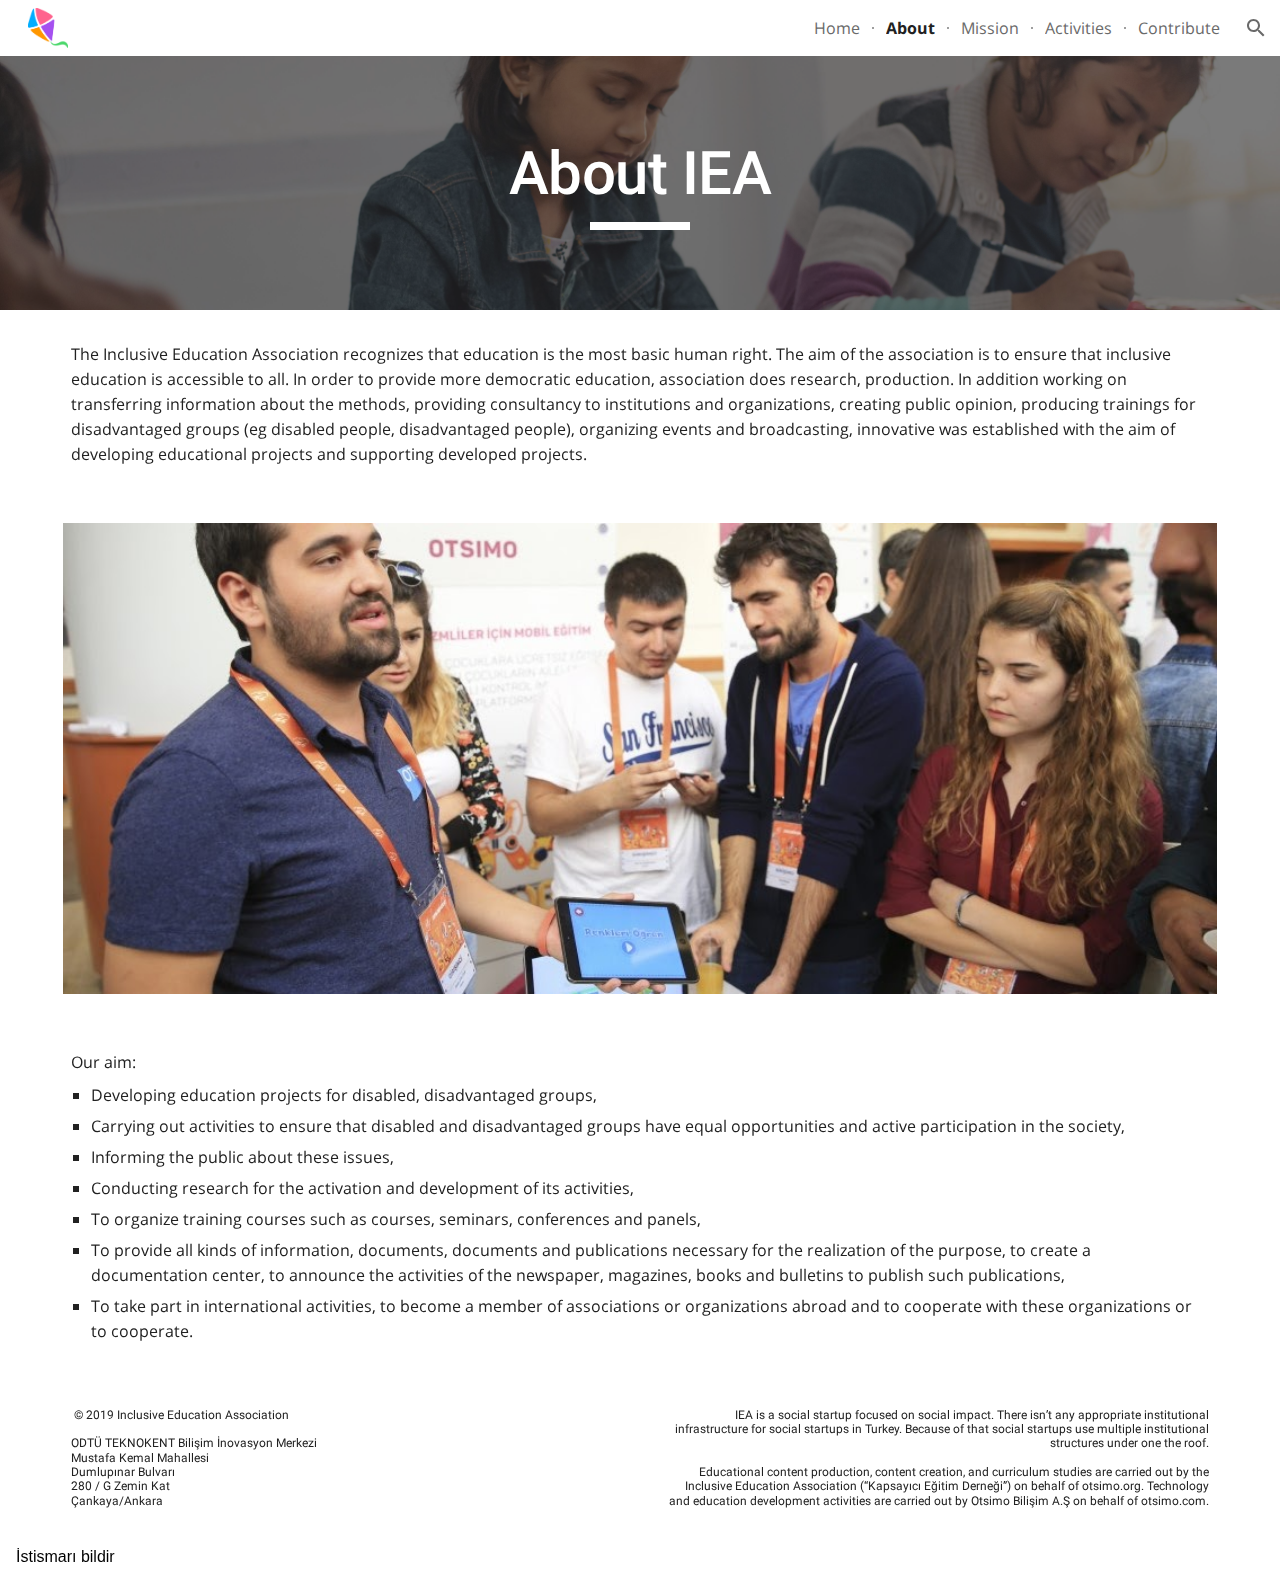
==== commit d31752fb: "footer fix" ====
--- a/about.html
+++ b/about.html
@@ -1,8 +1,8 @@
 <!DOCTYPE html> <html lang=tr itemscope itemtype=http://schema.org/WebPage class=gr__otsimo_org style><!--
  Page saved with SingleFile 
- url: https://www.otsimo.org/about 
+ url: ./about 
  saved date: Wed May 15 2019 16:11:23 GMT+0300 (GMT+03:00)
---><meta charset=utf-8><meta name=viewport content="width=device-width, initial-scale=1, maximum-scale=1.0, user-scalable=no"><meta http-equiv=X-UA-Compatible content="IE=edge"><meta property=og:type content=website><meta property=og:title content=About><meta itemprop=url property=og:url content=https://sites.google.com/view/iea-otsimo/about><meta itemprop=thumbnailUrl content=https://ssl.gstatic.com/atari/images/atari-logo.svg><meta itemprop=image content=https://ssl.gstatic.com/atari/images/atari-logo.svg><style>@font-face{font-family:'Open Sans';font-style:italic;font-weight:400;src:local('Open Sans Italic'),local('OpenSans-Italic'),url([data-uri]) format('woff2');unicode-range:U+0100-024F,U+0259,U+1E00-1EFF,U+2020,U+20A0-20AB,U+20AD-20CF,U+2113,U+2C60-2C7F,U+A720-A7FF}@font-face{font-family:'Open Sans';font-style:italic;font-weight:400;src:local('Open Sans Italic'),local('OpenSans-Italic'),url([data-uri]) format('woff2');unicode-range:U+0000-00FF,U+0131,U+0152-0153,U+02BB-02BC,U+02C6,U+02DA,U+02DC,U+2000-206F,U+2074,U+20AC,U+2122,U+2191,U+2193,U+2212,U+2215,U+FEFF,U+FFFD}@font-face{font-family:'Open Sans';font-style:italic;font-weight:700;src:local('Open Sans Bold Italic'),local('OpenSans-BoldItalic'),url([data-uri]) format('woff2');unicode-range:U+0100-024F,U+0259,U+1E00-1EFF,U+2020,U+20A0-20AB,U+20AD-20CF,U+2113,U+2C60-2C7F,U+A720-A7FF}@font-face{font-family:'Open Sans';font-style:italic;font-weight:700;src:local('Open Sans Bold Italic'),local('OpenSans-BoldItalic'),url([data-uri]) format('woff2');unicode-range:U+0000-00FF,U+0131,U+0152-0153,U+02BB-02BC,U+02C6,U+02DA,U+02DC,U+2000-206F,U+2074,U+20AC,U+2122,U+2191,U+2193,U+2212,U+2215,U+FEFF,U+FFFD}@font-face{font-family:'Open Sans';font-style:normal;font-weight:400;src:local('Open Sans Regular'),local('OpenSans-Regular'),url([data-uri]) format('woff2');unicode-range:U+0100-024F,U+0259,U+1E00-1EFF,U+2020,U+20A0-20AB,U+20AD-20CF,U+2113,U+2C60-2C7F,U+A720-A7FF}@font-face{font-family:'Open Sans';font-style:normal;font-weight:400;src:local('Open Sans Regular'),local('OpenSans-Regular'),url([data-uri]) format('woff2');unicode-range:U+0000-00FF,U+0131,U+0152-0153,U+02BB-02BC,U+02C6,U+02DA,U+02DC,U+2000-206F,U+2074,U+20AC,U+2122,U+2191,U+2193,U+2212,U+2215,U+FEFF,U+FFFD}@font-face{font-family:'Open Sans';font-style:normal;font-weight:700;src:local('Open Sans Bold'),local('OpenSans-Bold'),url([data-uri]) format('woff2');unicode-range:U+0100-024F,U+0259,U+1E00-1EFF,U+2020,U+20A0-20AB,U+20AD-20CF,U+2113,U+2C60-2C7F,U+A720-A7FF}@font-face{font-family:'Open Sans';font-style:normal;font-weight:700;src:local('Open Sans Bold'),local('OpenSans-Bold'),url([data-uri]) format('woff2');unicode-range:U+0000-00FF,U+0131,U+0152-0153,U+02BB-02BC,U+02C6,U+02DA,U+02DC,U+2000-206F,U+2074,U+20AC,U+2122,U+2191,U+2193,U+2212,U+2215,U+FEFF,U+FFFD}@font-face{font-family:'Roboto';font-style:normal;font-weight:400;src:local('Roboto'),local('Roboto-Regular'),local('Roboto'),local('Roboto-Regular'),url([data-uri]) format('woff2');unicode-range:U+0100-024F,U+0259,U+1E00-1EFF,U+2020,U+20A0-20AB,U+20AD-20CF,U+2113,U+2C60-2C7F,U+A720-A7FF}@font-face{font-family:'Roboto';font-style:normal;font-weight:400;src:local('Roboto'),local('Roboto-Regular'),local('Roboto'),local('Roboto-Regular'),url([data-uri]) format('woff2');unicode-range:U+0000-00FF,U+0131,U+0152-0153,U+02BB-02BC,U+02C6,U+02DA,U+02DC,U+2000-206F,U+2074,U+20AC,U+2122,U+2191,U+2193,U+2212,U+2215,U+FEFF,U+FFFD}@font-face{font-family:'Roboto';font-style:normal;font-weight:500;src:local('Roboto Medium'),local('Roboto-Medium'),local('Roboto Medium'),local('Roboto-Medium'),url([data-uri]) format('woff2');unicode-range:U+0100-024F,U+0259,U+1E00-1EFF,U+2020,U+20A0-20AB,U+20AD-20CF,U+2113,U+2C60-2C7F,U+A720-A7FF}@font-face{font-family:'Roboto';font-style:normal;font-weight:500;src:local('Roboto Medium'),local('Roboto-Medium'),local('Roboto Medium'),local('Roboto-Medium'),url([data-uri]) format('woff2');unicode-range:U+0000-00FF,U+0131,U+0152-0153,U+02BB-02BC,U+02C6,U+02DA,U+02DC,U+2000-206F,U+2074,U+20AC,U+2122,U+2191,U+2193,U+2212,U+2215,U+FEFF,U+FFFD}footer,header{display:block}html{font-family:sans-serif;-webkit-text-size-adjust:100%}body{margin:0}a:focus{outline:thin dotted}a:active,a:hover{outline:0}img{border:0}svg:not(:root){overflow:hidden}button,input{font-family:inherit;font-size:100%;margin:0}button{line-height:normal}button{text-transform:none}button{-webkit-appearance:button}input[type="search"]{-webkit-appearance:textfield;-webkit-box-sizing:content-box;-webkit-box-sizing:content-box;box-sizing:content-box}input[type="search"]::-webkit-search-cancel-button{-webkit-appearance:none}input[type="search"]::-webkit-search-decoration{-webkit-appearance:none}html{height:100%}body{height:100%;padding:0}.fktJzd *,.fktJzd *:before,.fktJzd *:after{-webkit-box-sizing:border-box;-webkit-box-sizing:border-box;box-sizing:border-box}.LS81yb,.oKdM2c{width:100%;margin-top:0;margin-bottom:0;max-width:1280px}.LS81yb{padding-left:5px;padding-right:5px}.JNdkSc,.jXK9ad{-webkit-box-sizing:border-box;box-sizing:border-box;display:inline-block;padding-left:0;padding-right:0;position:relative;vertical-align:top;width:100%}.jXK9ad-SmKAyb{width:100%}::-webkit-scrollbar{height:16px;overflow:visible}::-webkit-scrollbar-button{height:0;width:0}::-webkit-scrollbar-track{background-clip:padding-box;border:solid transparent;border-width:0 0 0 4px}::-webkit-scrollbar-track:horizontal{border-width:4px 0 0}::-webkit-scrollbar-track:hover{background-color:rgba(0,0,0,.05);-webkit-box-shadow:inset 1px 0 0 rgba(0,0,0,.1);box-shadow:inset 1px 0 0 rgba(0,0,0,.1)}::-webkit-scrollbar-track:horizontal:hover{-webkit-box-shadow:inset 0 1px 0 rgba(0,0,0,.1);box-shadow:inset 0 1px 0 rgba(0,0,0,.1)}::-webkit-scrollbar-track:active{background-color:rgba(0,0,0,.05);-webkit-box-shadow:inset 1px 0 0 rgba(0,0,0,.14),inset -1px 0 0 rgba(0,0,0,.07);box-shadow:inset 1px 0 0 rgba(0,0,0,.14),inset -1px 0 0 rgba(0,0,0,.07)}::-webkit-scrollbar-track:horizontal:active{-webkit-box-shadow:inset 0 1px 0 rgba(0,0,0,.14),inset 0 -1px 0 rgba(0,0,0,.07);box-shadow:inset 0 1px 0 rgba(0,0,0,.14),inset 0 -1px 0 rgba(0,0,0,.07)}::-webkit-scrollbar-thumb{border:solid transparent;border-width:1px 1px 1px 6px;min-height:28px;padding:100px 0 0;-webkit-box-shadow:inset 1px 1px 0 rgba(0,0,0,.1),inset 0 -1px 0 rgba(0,0,0,.07);box-shadow:inset 1px 1px 0 rgba(0,0,0,.1),inset 0 -1px 0 rgba(0,0,0,.07)}::-webkit-scrollbar-thumb:horizontal{border-width:6px 1px 1px;padding:0 0 0 100px;-webkit-box-shadow:inset 1px 1px 0 rgba(0,0,0,.1),inset -1px 0 0 rgba(0,0,0,.07);box-shadow:inset 1px 1px 0 rgba(0,0,0,.1),inset -1px 0 0 rgba(0,0,0,.07)}::-webkit-scrollbar-thumb:hover{-webkit-box-shadow:inset 1px 1px 1px rgba(0,0,0,.25);box-shadow:inset 1px 1px 1px rgba(0,0,0,.25)}::-webkit-scrollbar-thumb:active{-webkit-box-shadow:inset 1px 1px 3px rgba(0,0,0,0.35);box-shadow:inset 1px 1px 3px rgba(0,0,0,0.35)}::-webkit-scrollbar-corner{background:transparent}body::-webkit-scrollbar-track-piece{background-clip:padding-box;background-color:#f5f5f5;border:solid #fff;border-width:0 0 0 3px;-webkit-box-shadow:inset 1px 0 0 rgba(0,0,0,.14),inset -1px 0 0 rgba(0,0,0,.07);box-shadow:inset 1px 0 0 rgba(0,0,0,.14),inset -1px 0 0 rgba(0,0,0,.07)}body::-webkit-scrollbar-track-piece:horizontal{border-width:3px 0 0;-webkit-box-shadow:inset 0 1px 0 rgba(0,0,0,.14),inset 0 -1px 0 rgba(0,0,0,.07);box-shadow:inset 0 1px 0 rgba(0,0,0,.14),inset 0 -1px 0 rgba(0,0,0,.07)}body::-webkit-scrollbar-thumb{border-width:1px 1px 1px 5px}body::-webkit-scrollbar-thumb:horizontal{border-width:5px 1px 1px}body::-webkit-scrollbar-corner{background-clip:padding-box;background-color:#f5f5f5;border:solid #fff;border-width:3px 0 0 3px;-webkit-box-shadow:inset 1px 1px 0 rgba(0,0,0,.14);box-shadow:inset 1px 1px 0 rgba(0,0,0,.14)}html{font-size:16px}ul{list-style-type:square}.yaqOZd{-webkit-background-size:cover;background-size:cover;display:table;position:relative;table-layout:fixed;width:100%}@media only screen and (max-width:767px){.yaqOZd{padding-bottom:0;padding-top:0}}@media only screen and (min-width:768px){.yaqOZd:not(.LB7kq):not(.Iju1Ze):not(.WxWicb):not(.IFuOkc){padding-bottom:1.5rem;padding-top:1.5rem}}.yaqOZd:before,.yaqOZd:after,.zfr3Q:before,.baZpAe:before,.Zjiec:before{bottom:0;content:"";display:none;left:0;pointer-events:none;position:absolute;right:0;top:0}.YTv4We:before{bottom:0;content:"";display:none;pointer-events:none;position:absolute;right:0}.IFuOkc{display:table-cell;height:100%;left:0;pointer-events:none;position:absolute;top:0;width:100%}.mYVXT{display:table-cell;vertical-align:middle;width:100%}.zfr3Q{font-variant-ligatures:none;margin:0;outline:0;position:relative}.yaqOZd .zfr3Q:first-child,.zfr3Q:first-child,.BKnRcf:first-child,.UVNKR:first-child,.n8H08c .TYR86d:first-child{margin-top:0;padding-top:0}.yaqOZd .zfr3Q:last-child,.zfr3Q:last-child,.BKnRcf:last-child,.UVNKR:last-child,.n8H08c .TYR86d:last-child{margin-bottom:0;padding-bottom:0}.n8H08c,.TYR86d{margin:0}.PsKE7e,.PsKE7e>div>a,.zfr3Q{color:inherit;font-size:inherit;font-style:inherit;font-weight:inherit;text-decoration:inherit}.aJHbb{cursor:pointer;overflow:hidden}.aJHbb:focus{outline:0}.jYxBte{list-style-type:none;margin:0;padding:0}.PsKE7e,.aJHbb{position:relative;text-overflow:ellipsis;white-space:nowrap}.PsKE7e>div{position:relative}.TlfmSc{height:56px;max-width:380px;text-overflow:ellipsis;white-space:nowrap}.YTv4We{cursor:pointer;height:55px;outline:0;padding:16px 12px;width:48px}.YTv4We:before{height:32px;left:8px;top:12px;width:32px}::-webkit-scrollbar{-webkit-border-radius:100px;background-color:rgba(0,0,0,0);width:9px}::-webkit-scrollbar-thumb{-webkit-border-radius:100px;background:rgba(0,0,0,0.2)}::-webkit-scrollbar-thumb:hover{-webkit-border-radius:100px;background:rgba(0,0,0,0.35)}::-webkit-scrollbar-thumb:active{-webkit-border-radius:4px;background:rgba(0,0,0,0.45)}.wFCWne{transition:transform .45s cubic-bezier(0.4,0.0,0.2,1);height:24px;width:24px}.hlJH0,.HBu6N,.cLAGQe{transition:transform .45s cubic-bezier(0.4,0.0,0.2,1)}.JzO0Vc{-webkit-transition:left .5s cubic-bezier(0.4,0.0,1,1);transition:left .5s cubic-bezier(0.4,0.0,1,1);-webkit-transition-delay:.125s;transition-delay:.125s;left:-100%}.Hnbbrb{-webkit-user-select:none;cursor:default;line-height:24px;padding-left:48px}.oGuwee{overflow:hidden}.VsJjtf{display:inline-block;max-width:300px;overflow:visible;position:relative;text-align:left;-webkit-transition:opacity 0ms 300ms;transition:opacity 0ms 300ms;vertical-align:middle;white-space:nowrap}.jgXgSe{display:inline-block;max-width:240px;position:relative;vertical-align:top}.oXBWEc:not([more-menu-item]){margin:0;padding:0}.eWDljc{-webkit-box-shadow:0 0 10px rgba(0,0,0,0.55);box-shadow:0 0 10px rgba(0,0,0,0.55)}.Qrrb5{display:inline-block;overflow:hidden;padding:10px 12px;vertical-align:middle}.Qrrb5>div{display:inline-block;vertical-align:top}.rgLkl{cursor:default;display:inline-block;height:2px;position:relative;vertical-align:middle;width:2px}li.VsJjtf:nth-last-child(2) .rgLkl{display:none}.RPRy1e{-webkit-border-radius:2px;border-radius:2px;left:-28px;overflow-y:auto;padding:8px 0;position:absolute;width:240px}.rFrNMe{-webkit-user-select:none;-webkit-tap-highlight-color:transparent;display:inline-block;outline:0;padding-bottom:8px}.aCsJod{height:40px;position:relative;vertical-align:top}.aXBtI{display:-webkit-box;display:-moz-box;display:-ms-flexbox;display:-webkit-flex;display:flex;position:relative;top:14px}.Xb9hP{display:-webkit-box;display:-moz-box;display:-ms-flexbox;display:-webkit-flex;display:flex;-webkit-box-flex:1;-webkit-flex-grow:1;flex-grow:1;-webkit-flex-shrink:1;flex-shrink:1;min-width:0;position:relative}.A37UZe{-webkit-box-sizing:border-box;box-sizing:border-box;height:24px;line-height:24px;position:relative}.qgcB3c{padding-right:12px}.sxyYjd{padding-left:12px}.whsOnd{-webkit-box-flex:1;-webkit-flex-grow:1;flex-grow:1;-webkit-flex-shrink:1;flex-shrink:1;background-color:transparent;border:0;display:block;font:400 16px Roboto,RobotoDraft,Helvetica,Arial,sans-serif;height:24px;line-height:24px;margin:0;min-width:0;outline:0;padding:0;z-index:0}.i9lrp{background-color:rgba(0,0,0,0.12);bottom:-2px;height:1px;left:0;margin:0;padding:0;position:absolute;width:100%}.i9lrp:before{content:"";position:absolute;top:0;bottom:-2px;left:0;right:0;border-bottom:1px solid rgba(0,0,0,0);pointer-events:none}.OabDMe{-webkit-transform:scaleX(0);transform:scaleX(0);background-color:#4285f4;bottom:-2px;height:2px;left:0;margin:0;padding:0;position:absolute;width:100%}.ndJi5d{font:400 16px Roboto,RobotoDraft,Helvetica,Arial,sans-serif;max-width:100%;overflow:hidden;pointer-events:none;position:absolute;text-overflow:ellipsis;top:2px;left:0;white-space:nowrap}.dEOOab,.ovnfwe:not(:empty){-webkit-tap-highlight-color:transparent;-webkit-flex:1 1 auto;flex:1 1 auto;font:400 12px Roboto,RobotoDraft,Helvetica,Arial,sans-serif;min-height:16px;padding-top:8px}.LXRPh{display:-webkit-box;display:-moz-box;display:-ms-flexbox;display:-webkit-flex;display:flex}.ovnfwe{pointer-events:none}.ovnfwe{opacity:.3}@keyframes quantumWizPaperInputRemoveUnderline{0%{-webkit-transform:scaleX(1);transform:scaleX(1);opacity:1}to{-webkit-transform:scaleX(1);transform:scaleX(1);opacity:0}}@-webkit-keyframes quantumWizPaperInputRemoveUnderline{0%{-webkit-transform:scaleX(1);transform:scaleX(1);opacity:1}to{-webkit-transform:scaleX(1);transform:scaleX(1);opacity:0}}@keyframes quantumWizPaperInputAddUnderline{0%{-webkit-transform:scaleX(0);transform:scaleX(0)}to{-webkit-transform:scaleX(1);transform:scaleX(1)}}@-webkit-keyframes quantumWizPaperInputAddUnderline{0%{-webkit-transform:scaleX(0);transform:scaleX(0)}to{-webkit-transform:scaleX(1);transform:scaleX(1)}}.zHQkBf{width:100%;text-overflow:ellipsis}@keyframes quantumWizBoxInkSpread{0%{-webkit-transform:translate(-50%,-50%) scale(.2);transform:translate(-50%,-50%) scale(.2)}to{-webkit-transform:translate(-50%,-50%) scale(2.2);transform:translate(-50%,-50%) scale(2.2)}}@-webkit-keyframes quantumWizBoxInkSpread{0%{-webkit-transform:translate(-50%,-50%) scale(.2);transform:translate(-50%,-50%) scale(.2)}to{-webkit-transform:translate(-50%,-50%) scale(2.2);transform:translate(-50%,-50%) scale(2.2)}}@keyframes quantumWizIconFocusPulse{0%{-webkit-transform:translate(-50%,-50%) scale(1.5);transform:translate(-50%,-50%) scale(1.5);opacity:0}to{-webkit-transform:translate(-50%,-50%) scale(2);transform:translate(-50%,-50%) scale(2);opacity:1}}@-webkit-keyframes quantumWizIconFocusPulse{0%{-webkit-transform:translate(-50%,-50%) scale(1.5);transform:translate(-50%,-50%) scale(1.5);opacity:0}to{-webkit-transform:translate(-50%,-50%) scale(2);transform:translate(-50%,-50%) scale(2);opacity:1}}@keyframes quantumWizRadialInkSpread{0%{-webkit-transform:scale(1.5);transform:scale(1.5);opacity:0}to{-webkit-transform:scale(2.5);transform:scale(2.5);opacity:1}}@-webkit-keyframes quantumWizRadialInkSpread{0%{-webkit-transform:scale(1.5);transform:scale(1.5);opacity:0}to{-webkit-transform:scale(2.5);transform:scale(2.5);opacity:1}}@keyframes quantumWizRadialInkFocusPulse{0%{-webkit-transform:scale(2);transform:scale(2);opacity:0}to{-webkit-transform:scale(2.5);transform:scale(2.5);opacity:1}}@-webkit-keyframes quantumWizRadialInkFocusPulse{0%{-webkit-transform:scale(2);transform:scale(2);opacity:0}to{-webkit-transform:scale(2.5);transform:scale(2.5);opacity:1}}.BCtCv{border-top:1px solid rgba(0,0,0,.12)}.yYF4Mc{color:rgba(0,0,0,0.8);display:table;font-family:Roboto,sans-serif;font-size:13px;font-weight:400;margin:0 auto;max-width:1280px;padding:20px 56px;width:100%}.yYF4Mc>div{display:table-row;height:32px}.qmpcfe{display:table-cell;padding-right:8px;text-decoration:none;vertical-align:middle}.qIzFn{display:table-cell;padding-left:8px;text-align:right;vertical-align:middle;white-space:nowrap}.tT6kpe{display:inline-block}.f8sasc{background-color:transparent;border-color:rgba(0,0,0,0.6);border-style:solid;border-width:1px;color:inherit;cursor:pointer;padding:8px;text-decoration:none}.f8sasc:hover{border-color:rgba(0,0,0,1);color:rgba(0,0,0,1)}.CvWMXb{cursor:pointer;display:inline-block;margin-left:8px;padding:8px}.CvWMXb:hover{color:rgba(0,0,0,1);text-decoration:underline}@media only screen and (max-width:767px){.BCtCv{margin-top:32px}.yYF4Mc{font-size:14px;padding-bottom:16px;padding-top:16px}.uabEyd{display:none}.CvWMXb{padding:8px 0}.uByue{margin-left:auto;margin-right:auto;max-width:544px;padding-left:5px;padding-right:5px}}@media only screen and (min-width:480px) and (max-width:767px){.yYF4Mc{padding-left:2.5%;padding-right:2.5%}}@media only screen and (max-width:479px){.qmpcfe:not(.uEM3P){border-right:1px solid rgba(0,0,0,0.2)}.yYF4Mc{padding-left:3.75%;padding-right:3.75%}}.mUbCce{-webkit-user-select:none;-webkit-transition:background .3s;transition:background .3s;border:0;-webkit-border-radius:50%;border-radius:50%;cursor:pointer;display:inline-block;-webkit-flex-shrink:0;flex-shrink:0;height:48px;outline:0;overflow:hidden;position:relative;text-align:center;-webkit-tap-highlight-color:transparent;width:48px;z-index:0}.fKz7Od{color:rgba(0,0,0,0.54);fill:rgba(0,0,0,0.54)}.VTBa7b{-webkit-transform:translate(-50%,-50%) scale(0);transform:translate(-50%,-50%) scale(0);-webkit-transition:opacity .2s ease,visibility 0s ease .2s,transform 0s ease .2s;transition:opacity .2s ease,visibility 0s ease .2s,transform 0s ease .2s;-webkit-transition:opacity .2s ease,visibility 0s ease .2s,-webkit-transform 0s ease .2s;transition:opacity .2s ease,visibility 0s ease .2s,-webkit-transform 0s ease .2s;-webkit-background-size:cover;background-size:cover;left:0;opacity:0;pointer-events:none;position:absolute;top:0;visibility:hidden}.fKz7Od .VTBa7b{background-image:radial-gradient(circle farthest-side,rgba(0,0,0,0.12),rgba(0,0,0,0.12) 80%,rgba(0,0,0,0) 100%)}.xjKiLb{position:relative;top:50%}.xjKiLb>span{display:inline-block;position:relative}.VLoccc{left:0;padding-left:36px;position:fixed;top:0;-webkit-transition:opacity .5s,padding-left .125s;transition:opacity .5s,padding-left .125s;white-space:nowrap;width:100%;z-index:20}.VLoccc.K5Zlne.QDWEj{padding-right:0}.GAuSPc{color:inherit}.Pvc6xe{display:table;min-width:100%;table-layout:fixed}.zDUgLc{bottom:0;height:100%;left:0;position:absolute;right:0;top:0;-webkit-transition:opacity .125s;transition:opacity .125s;width:100%;z-index:-10}.TlfmSc{display:table-cell;vertical-align:middle}.lzy1Td{display:inline-block;max-height:56px;max-width:225px;padding:8px 4px 8px 12px;vertical-align:middle}.JzO0Vc{height:100%;max-width:80%;overflow-y:auto;position:fixed;z-index:70}.DXsoRd{left:0;position:fixed;top:0;vertical-align:middle}.Mz8gvb{-webkit-transition-delay:1s;transition-delay:1s;-webkit-transition-duration:0s;transition-duration:0s;-webkit-transition-property:z-index;transition-property:z-index;z-index:25}.TxnWlb{-webkit-transition:opacity .5s,width 0s .5s,z-index 0s .5s;transition:opacity .5s,width 0s .5s,z-index 0s .5s;background-color:black;height:100%;left:0;opacity:0;position:fixed;top:0;width:0}.XMyrgf{display:none}.plFg0c{display:table-cell;text-align:right;vertical-align:middle}@media only screen and (min-width:768px){.K5Zlne>.DXsoRd,.K5Zlne>.TxnWlb{display:none}.VLoccc.K5Zlne{padding-left:16px;padding-right:16px}}@media only screen and (max-width:767px){.plFg0c{display:none}}@media only screen and (min-width:1280px){.DXsoRd,.TxnWlb,.Hnbbrb,.VLoccc:not(.K5Zlne):not(.ELAV1d){display:none}.XMyrgf{display:block}.JzO0Vc{left:0}}.EmVfjc{position:relative}.Cg7hO{position:absolute;width:0;height:0;overflow:hidden}.xu46lf{width:100%;height:100%}@keyframes spinner-container-rotate{to{-webkit-transform:rotate(360deg);transform:rotate(360deg)}}@-webkit-keyframes spinner-container-rotate{to{-webkit-transform:rotate(360deg);transform:rotate(360deg)}}@keyframes spinner-fill-unfill-rotate{12.5%{-webkit-transform:rotate(135deg);transform:rotate(135deg)}25%{-webkit-transform:rotate(270deg);transform:rotate(270deg)}37.5%{-webkit-transform:rotate(405deg);transform:rotate(405deg)}50%{-webkit-transform:rotate(540deg);transform:rotate(540deg)}62.5%{-webkit-transform:rotate(675deg);transform:rotate(675deg)}75%{-webkit-transform:rotate(810deg);transform:rotate(810deg)}87.5%{-webkit-transform:rotate(945deg);transform:rotate(945deg)}to{-webkit-transform:rotate(1080deg);transform:rotate(1080deg)}}@-webkit-keyframes spinner-fill-unfill-rotate{12.5%{-webkit-transform:rotate(135deg);transform:rotate(135deg)}25%{-webkit-transform:rotate(270deg);transform:rotate(270deg)}37.5%{-webkit-transform:rotate(405deg);transform:rotate(405deg)}50%{-webkit-transform:rotate(540deg);transform:rotate(540deg)}62.5%{-webkit-transform:rotate(675deg);transform:rotate(675deg)}75%{-webkit-transform:rotate(810deg);transform:rotate(810deg)}87.5%{-webkit-transform:rotate(945deg);transform:rotate(945deg)}to{-webkit-transform:rotate(1080deg);transform:rotate(1080deg)}}@keyframes spinner-blue-fade-in-out{0%{opacity:.99}25%{opacity:.99}26%{opacity:0}89%{opacity:0}90%{opacity:.99}to{opacity:.99}}@-webkit-keyframes spinner-blue-fade-in-out{0%{opacity:.99}25%{opacity:.99}26%{opacity:0}89%{opacity:0}90%{opacity:.99}to{opacity:.99}}@keyframes spinner-red-fade-in-out{0%{opacity:0}15%{opacity:0}25%{opacity:.99}50%{opacity:.99}51%{opacity:0}}@-webkit-keyframes spinner-red-fade-in-out{0%{opacity:0}15%{opacity:0}25%{opacity:.99}50%{opacity:.99}51%{opacity:0}}@keyframes spinner-yellow-fade-in-out{0%{opacity:0}40%{opacity:0}50%{opacity:.99}75%{opacity:.99}76%{opacity:0}}@-webkit-keyframes spinner-yellow-fade-in-out{0%{opacity:0}40%{opacity:0}50%{opacity:.99}75%{opacity:.99}76%{opacity:0}}@keyframes spinner-green-fade-in-out{0%{opacity:0}65%{opacity:0}75%{opacity:.99}90%{opacity:.99}to{opacity:0}}@-webkit-keyframes spinner-green-fade-in-out{0%{opacity:0}65%{opacity:0}75%{opacity:.99}90%{opacity:.99}to{opacity:0}}@keyframes spinner-left-spin{0%{-webkit-transform:rotate(130deg);transform:rotate(130deg)}50%{-webkit-transform:rotate(-5deg);transform:rotate(-5deg)}to{-webkit-transform:rotate(130deg);transform:rotate(130deg)}}@-webkit-keyframes spinner-left-spin{0%{-webkit-transform:rotate(130deg);transform:rotate(130deg)}50%{-webkit-transform:rotate(-5deg);transform:rotate(-5deg)}to{-webkit-transform:rotate(130deg);transform:rotate(130deg)}}@keyframes spinner-right-spin{0%{-webkit-transform:rotate(-130deg);transform:rotate(-130deg)}50%{-webkit-transform:rotate(5deg);transform:rotate(5deg)}to{-webkit-transform:rotate(-130deg);transform:rotate(-130deg)}}@-webkit-keyframes spinner-right-spin{0%{-webkit-transform:rotate(-130deg);transform:rotate(-130deg)}50%{-webkit-transform:rotate(5deg);transform:rotate(5deg)}to{-webkit-transform:rotate(-130deg);transform:rotate(-130deg)}}@keyframes spinner-fade-out{0%{opacity:.99}to{opacity:0}}@-webkit-keyframes spinner-fade-out{0%{opacity:.99}to{opacity:0}}.Wdnjke{height:48px;margin:4px 0;opacity:1;vertical-align:middle;z-index:25;fill:currentColor}.TbNlJb{background-color:#eee;height:0;opacity:0;padding:14px 0;position:fixed;right:0;top:0;-webkit-transition:opacity .18s,width .18s,height .18s step-start,visibility .18s step-start,box-shadow .3s ease;transition:opacity .18s,width .18s,height .18s step-start,visibility .18s step-start,box-shadow .3s ease;visibility:hidden;width:0;z-index:110}.h3nfre{margin:0 -66px 0 18px}.JyJRXe{display:none;margin-top:-13px}.i3PoXe,.Kk06A{display:block;margin-top:-13px}.HSFYNb{color:#616161;fill:currentColor;height:24px;width:24px}.V4YR2c{color:#6d6d6d;fill:currentColor;height:24px;width:24px}.b7AJhc{background-color:#fff;-webkit-border-radius:4px;border-radius:4px;-webkit-box-shadow:0 2px 2px 0 rgba(0,0,0,0.14),0 3px 1px -2px rgba(0,0,0,0.12),0 1px 5px 0 rgba(0,0,0,0.2);box-shadow:0 2px 2px 0 rgba(0,0,0,0.14),0 3px 1px -2px rgba(0,0,0,0.12),0 1px 5px 0 rgba(0,0,0,0.2);color:#212121;height:48px;margin:0 auto;max-width:720px;padding:0}.b7AJhc .mIZh1c,.b7AJhc .cXrdqd{display:none}.b7AJhc .ndJi5d{color:rgba(0,0,0,0.54)}.BuY5Fd{background-color:rgba(33,33,33,.5);height:0;left:0;opacity:0;position:fixed;top:0;-webkit-transition:opacity .18s,height .18s step-end;transition:opacity .18s,height .18s step-end;width:100vw;z-index:110}.RBEWZc{right:0;top:0;width:48px;z-index:25}.VLoccc .RBEWZc{display:table-cell;position:relative}.SKShhf{display:none;height:20px;margin-left:12px;padding-right:16px;width:20px}@media only screen and (min-width:768px) and (max-width:1279px){.b7AJhc{min-width:208px}}@media only screen and (min-width:480px) and (max-width:767px){.b7AJhc{min-width:320px}}@media only screen and (max-width:479px){.b7AJhc{margin:0 8px;min-width:320px}.h3nfre{display:none}.JyJRXe{display:block}.i3PoXe{display:none}}@media only screen and (max-width:319px){.Wdnjke{visibility:hidden}}@keyframes spinner-container-rotate{to{-webkit-transform:rotate(360deg);transform:rotate(360deg)}}@-webkit-keyframes spinner-container-rotate{to{-webkit-transform:rotate(360deg);transform:rotate(360deg)}}@keyframes spinner-fill-unfill-rotate{12.5%{-webkit-transform:rotate(calc(.5*270deg));transform:rotate(calc(.5*270deg))}25%{-webkit-transform:rotate(calc(270deg));transform:rotate(calc(270deg))}37.5%{-webkit-transform:rotate(calc(1.5*270deg));transform:rotate(calc(1.5*270deg))}50%{-webkit-transform:rotate(calc(2*270deg));transform:rotate(calc(2*270deg))}62.5%{-webkit-transform:rotate(calc(2.5*270deg));transform:rotate(calc(2.5*270deg))}75%{-webkit-transform:rotate(calc(3*270deg));transform:rotate(calc(3*270deg))}87.5%{-webkit-transform:rotate(calc(3.5*270deg));transform:rotate(calc(3.5*270deg))}to{-webkit-transform:rotate(calc(4*270deg));transform:rotate(calc(4*270deg))}}@-webkit-keyframes spinner-fill-unfill-rotate{12.5%{-webkit-transform:rotate(calc(.5*270deg));transform:rotate(calc(.5*270deg))}25%{-webkit-transform:rotate(calc(270deg));transform:rotate(calc(270deg))}37.5%{-webkit-transform:rotate(calc(1.5*270deg));transform:rotate(calc(1.5*270deg))}50%{-webkit-transform:rotate(calc(2*270deg));transform:rotate(calc(2*270deg))}62.5%{-webkit-transform:rotate(calc(2.5*270deg));transform:rotate(calc(2.5*270deg))}75%{-webkit-transform:rotate(calc(3*270deg));transform:rotate(calc(3*270deg))}87.5%{-webkit-transform:rotate(calc(3.5*270deg));transform:rotate(calc(3.5*270deg))}to{-webkit-transform:rotate(calc(4*270deg));transform:rotate(calc(4*270deg))}}@keyframes spinner-blue-fade-in-out{0%{opacity:.99}25%{opacity:.99}26%{opacity:0}89%{opacity:0}90%{opacity:.99}to{opacity:.99}}@-webkit-keyframes spinner-blue-fade-in-out{0%{opacity:.99}25%{opacity:.99}26%{opacity:0}89%{opacity:0}90%{opacity:.99}to{opacity:.99}}@keyframes spinner-red-fade-in-out{0%{opacity:0}15%{opacity:0}25%{opacity:.99}50%{opacity:.99}51%{opacity:0}}@-webkit-keyframes spinner-red-fade-in-out{0%{opacity:0}15%{opacity:0}25%{opacity:.99}50%{opacity:.99}51%{opacity:0}}@keyframes spinner-yellow-fade-in-out{0%{opacity:0}40%{opacity:0}50%{opacity:.99}75%{opacity:.99}76%{opacity:0}}@-webkit-keyframes spinner-yellow-fade-in-out{0%{opacity:0}40%{opacity:0}50%{opacity:.99}75%{opacity:.99}76%{opacity:0}}@keyframes spinner-green-fade-in-out{0%{opacity:0}65%{opacity:0}75%{opacity:.99}90%{opacity:.99}to{opacity:0}}@-webkit-keyframes spinner-green-fade-in-out{0%{opacity:0}65%{opacity:0}75%{opacity:.99}90%{opacity:.99}to{opacity:0}}@keyframes spinner-left-spin{0%{-webkit-transform:rotate(130deg);transform:rotate(130deg)}50%{-webkit-transform:rotate(-5deg);transform:rotate(-5deg)}to{-webkit-transform:rotate(130deg);transform:rotate(130deg)}}@-webkit-keyframes spinner-left-spin{0%{-webkit-transform:rotate(130deg);transform:rotate(130deg)}50%{-webkit-transform:rotate(-5deg);transform:rotate(-5deg)}to{-webkit-transform:rotate(130deg);transform:rotate(130deg)}}@keyframes spinner-right-spin{0%{-webkit-transform:rotate(-130deg);transform:rotate(-130deg)}50%{-webkit-transform:rotate(5deg);transform:rotate(5deg)}to{-webkit-transform:rotate(-130deg);transform:rotate(-130deg)}}@-webkit-keyframes spinner-right-spin{0%{-webkit-transform:rotate(-130deg);transform:rotate(-130deg)}50%{-webkit-transform:rotate(5deg);transform:rotate(5deg)}to{-webkit-transform:rotate(-130deg);transform:rotate(-130deg)}}@keyframes spinner-fade-out{0%{opacity:.99}to{opacity:0}}@-webkit-keyframes spinner-fade-out{0%{opacity:.99}to{opacity:0}}@keyframes agmTextInputRemoveUnderline{0%{-webkit-transform:scaleX(1);transform:scaleX(1);opacity:1}to{-webkit-transform:scaleX(1);transform:scaleX(1);opacity:0}}@-webkit-keyframes agmTextInputRemoveUnderline{0%{-webkit-transform:scaleX(1);transform:scaleX(1);opacity:1}to{-webkit-transform:scaleX(1);transform:scaleX(1);opacity:0}}@keyframes agmTextInputAddUnderline{0%{-webkit-transform:scaleX(0);transform:scaleX(0)}to{-webkit-transform:scaleX(1);transform:scaleX(1)}}@-webkit-keyframes agmTextInputAddUnderline{0%{-webkit-transform:scaleX(0);transform:scaleX(0)}to{-webkit-transform:scaleX(1);transform:scaleX(1)}}@-webkit-keyframes container-rotate{to{-webkit-transform:rotate(360deg)}}@keyframes container-rotate{to{-webkit-transform:rotate(360deg);transform:rotate(360deg)}}@-webkit-keyframes fill-unfill-rotate{12.5%{-webkit-transform:rotate(135deg)}25%{-webkit-transform:rotate(270deg)}37.5%{-webkit-transform:rotate(405deg)}50%{-webkit-transform:rotate(540deg)}62.5%{-webkit-transform:rotate(675deg)}75%{-webkit-transform:rotate(810deg)}87.5%{-webkit-transform:rotate(945deg)}to{-webkit-transform:rotate(1080deg)}}@keyframes fill-unfill-rotate{12.5%{-webkit-transform:rotate(135deg);transform:rotate(135deg)}25%{-webkit-transform:rotate(270deg);transform:rotate(270deg)}37.5%{-webkit-transform:rotate(405deg);transform:rotate(405deg)}50%{-webkit-transform:rotate(540deg);transform:rotate(540deg)}62.5%{-webkit-transform:rotate(675deg);transform:rotate(675deg)}75%{-webkit-transform:rotate(810deg);transform:rotate(810deg)}87.5%{-webkit-transform:rotate(945deg);transform:rotate(945deg)}to{-webkit-transform:rotate(1080deg);transform:rotate(1080deg)}}@-webkit-keyframes blue-fade-in-out{0%{opacity:1}25%{opacity:1}26%{opacity:0}89%{opacity:0}90%{opacity:1}to{opacity:1}}@keyframes blue-fade-in-out{0%{opacity:1}25%{opacity:1}26%{opacity:0}89%{opacity:0}90%{opacity:1}to{opacity:1}}@-webkit-keyframes red-fade-in-out{0%{opacity:0}15%{opacity:0}25%{opacity:1}50%{opacity:1}51%{opacity:0}}@keyframes red-fade-in-out{0%{opacity:0}15%{opacity:0}25%{opacity:1}50%{opacity:1}51%{opacity:0}}@-webkit-keyframes yellow-fade-in-out{0%{opacity:0}40%{opacity:0}50%{opacity:1}75%{opacity:1}76%{opacity:0}}@keyframes yellow-fade-in-out{0%{opacity:0}40%{opacity:0}50%{opacity:1}75%{opacity:1}76%{opacity:0}}@-webkit-keyframes green-fade-in-out{0%{opacity:0}65%{opacity:0}75%{opacity:1}90%{opacity:1}to{opacity:0}}@keyframes green-fade-in-out{0%{opacity:0}65%{opacity:0}75%{opacity:1}90%{opacity:1}to{opacity:0}}@-webkit-keyframes left-spin{0%{-webkit-transform:rotate(130deg)}50%{-webkit-transform:rotate(-5deg)}to{-webkit-transform:rotate(130deg)}}@keyframes left-spin{0%{-webkit-transform:rotate(130deg);transform:rotate(130deg)}50%{-webkit-transform:rotate(-5deg);transform:rotate(-5deg)}to{-webkit-transform:rotate(130deg);transform:rotate(130deg)}}@-webkit-keyframes right-spin{0%{-webkit-transform:rotate(-130deg)}50%{-webkit-transform:rotate(5deg)}to{-webkit-transform:rotate(-130deg)}}@keyframes right-spin{0%{-webkit-transform:rotate(-130deg);transform:rotate(-130deg)}50%{-webkit-transform:rotate(5deg);transform:rotate(5deg)}to{-webkit-transform:rotate(-130deg);transform:rotate(-130deg)}}@keyframes expandCallout{0%{-webkit-transform:scale(0,0);transform:scale(0,0)}to{-webkit-transform:scale(1,1);transform:scale(1,1)}}@-webkit-keyframes expandCallout{0%{-webkit-transform:scale(0,0);transform:scale(0,0)}to{-webkit-transform:scale(1,1);transform:scale(1,1)}}@-webkit-keyframes driveViewerSelectButtonSelectedAnimation{0%{opacity:.3;-webkit-transform:scale(.7)}50%{opacity:1;-webkit-transform:scale(1.1)}70%{-webkit-transform:scale(.9)}to{-webkit-transform:scale(1)}}@keyframes driveViewerSelectButtonSelectedAnimation{0%{opacity:.3;-webkit-transform:scale(.7)}50%{opacity:1;-webkit-transform:scale(1.1)}70%{-webkit-transform:scale(.9)}to{-webkit-transform:scale(1)}}@media only screen{.purZT-AhqUyc-II5mzb{width:100%}.purZT-AhqUyc-II5mzb.JNdkSc .JNdkSc-SmKAyb{padding-left:3.75%;padding-right:3.75%}}@media only screen and (min-width:480px){.pSzOP-AhqUyc-qWD73c{width:100%}.pSzOP-AhqUyc-qWD73c.JNdkSc .JNdkSc-SmKAyb{padding-left:2.5%;padding-right:2.5%}}@media only screen and (min-width:768px){.hJDwNd-AhqUyc-ibL1re{width:16.666667%}.hJDwNd-AhqUyc-ibL1re.JNdkSc .JNdkSc-SmKAyb{padding-left:7.5%;padding-right:7.5%}.hJDwNd-AhqUyc-qWD73c{width:50%}.hJDwNd-AhqUyc-qWD73c.JNdkSc .JNdkSc-SmKAyb{padding-left:2.5%;padding-right:2.5%}.hJDwNd-AhqUyc-qWD73c .hJDwNd-AhqUyc-qWD73c{width:100%}.hJDwNd-AhqUyc-OiUrBf{width:66.666667%}.hJDwNd-AhqUyc-OiUrBf.JNdkSc .JNdkSc-SmKAyb{padding-left:1.875%;padding-right:1.875%}.hJDwNd-AhqUyc-OiUrBf .hJDwNd-AhqUyc-OiUrBf{width:100%}.hJDwNd-AhqUyc-uQSCkd{width:100%}.hJDwNd-AhqUyc-uQSCkd.JNdkSc .JNdkSc-SmKAyb{padding-left:1.25%;padding-right:1.25%}.hJDwNd-AhqUyc-uQSCkd .hJDwNd-AhqUyc-uQSCkd{width:100%}}@media only screen and (min-width:768px){.LS81yb{padding-left:48px;padding-right:48px}}@media only screen and (max-width:479px){.L6cTce-purZT{display:none}.oKdM2c,.LS81yb{display:-webkit-box;display:-moz-box;display:-webkit-flex;display:-ms-flexbox;display:flex;-webkit-flex-wrap:wrap;flex-wrap:wrap;-webkit-justify-content:center;justify-content:center}.JNdkSc-SmKAyb{padding-left:3.75%;padding-right:3.75%}}@media only screen and (min-width:480px) and (max-width:767px){.L6cTce-pSzOP{display:none}.LS81yb,.oKdM2c{max-width:544px}.JNdkSc-SmKAyb{padding-left:2.5%;padding-right:2.5%}}.AKpWA{display:-webkit-box;display:-moz-box;display:-ms-flexbox;display:-webkit-flex;display:flex;-webkit-flex-direction:column;flex-direction:column;height:100vh}footer,.RCETm{-webkit-flex:0 0 auto;flex:0 0 auto;outline:0}.Xpil1b{-webkit-flex:1 0 auto;flex:1 0 auto}.VICjCf{margin-left:auto;margin-right:auto}.Nu95r{bottom:0;height:100%;left:0;overflow:hidden;position:absolute;right:0;top:0;width:100%}.tyJCtd{position:relative;width:100%}.mGzaTb{padding:8px}.t3iYD{overflow:hidden}.CENy8b{display:block;width:100%}.GNzUNc{white-space:pre-wrap;word-wrap:break-word}.G9Qloe .tyJCtd:not(.lkHyyc) .duRjpb::before,.G9Qloe .LI109d:not(.lkHyyc) .JYVBee::before,.G9Qloe .LI109d:not(.lkHyyc) .OmQG5e::before{position:relative;display:block;margin-top:calc(-1*56px);height:56px;visibility:hidden;pointer-events:none}@media only screen and (max-width:767px){.OjCsFc{padding-top:1.5rem}.wHaque{padding-bottom:1.5rem}}.M63kCb{height:100vh;width:100vw;position:fixed;z-index:-10}.vS6Uxe.G9Qloe .LB7kq{padding-bottom:56px;padding-top:112px}.LS81yb{outline:0}::-webkit-scrollbar-thumb{border:1px solid rgba(255,255,255,0.4)}.Bhgyqc{background-color:#eee;height:100vh;opacity:0;position:fixed;-webkit-transition:opacity .18s ease;transition:opacity .18s ease;width:100vw;z-index:-10}@-webkit-keyframes dotLoadingAnimation{0%,80%,to{opacity:.5}40%{opacity:1}}@keyframes dotLoadingAnimation{0%,80%,to{opacity:.5}40%{opacity:1}}@keyframes fadeIn{0%{opacity:0}to{opacity:1}}@-webkit-keyframes fadeIn{0%{opacity:0}to{opacity:1}}@keyframes primary-indeterminate-translate{0%{-webkit-transform:translateX(-145.166611%);transform:translateX(-145.166611%)}20%{-webkit-animation-timing-function:cubic-bezier(.5,0,.701732,.495819);animation-timing-function:cubic-bezier(.5,0,.701732,.495819);-webkit-transform:translateX(-145.166611%);transform:translateX(-145.166611%)}59.15%{-webkit-animation-timing-function:cubic-bezier(.302435,.381352,.55,.956352);animation-timing-function:cubic-bezier(.302435,.381352,.55,.956352);-webkit-transform:translateX(-61.495191%);transform:translateX(-61.495191%)}to{-webkit-transform:translateX(55.444446%);transform:translateX(55.444446%)}}@-webkit-keyframes primary-indeterminate-translate{0%{-webkit-transform:translateX(-145.166611%);transform:translateX(-145.166611%)}20%{-webkit-animation-timing-function:cubic-bezier(.5,0,.701732,.495819);animation-timing-function:cubic-bezier(.5,0,.701732,.495819);-webkit-transform:translateX(-145.166611%);transform:translateX(-145.166611%)}59.15%{-webkit-animation-timing-function:cubic-bezier(.302435,.381352,.55,.956352);animation-timing-function:cubic-bezier(.302435,.381352,.55,.956352);-webkit-transform:translateX(-61.495191%);transform:translateX(-61.495191%)}to{-webkit-transform:translateX(55.444446%);transform:translateX(55.444446%)}}@keyframes primary-indeterminate-translate-reverse{0%{-webkit-transform:translateX(145.166611%);transform:translateX(145.166611%)}20%{-webkit-animation-timing-function:cubic-bezier(.5,0,.701732,.495819);animation-timing-function:cubic-bezier(.5,0,.701732,.495819);-webkit-transform:translateX(145.166611%);transform:translateX(145.166611%)}59.15%{-webkit-animation-timing-function:cubic-bezier(.302435,.381352,.55,.956352);animation-timing-function:cubic-bezier(.302435,.381352,.55,.956352);-webkit-transform:translateX(61.495191%);transform:translateX(61.495191%)}to{-webkit-transform:translateX(-55.4444461%);transform:translateX(-55.4444461%)}}@-webkit-keyframes primary-indeterminate-translate-reverse{0%{-webkit-transform:translateX(145.166611%);transform:translateX(145.166611%)}20%{-webkit-animation-timing-function:cubic-bezier(.5,0,.701732,.495819);animation-timing-function:cubic-bezier(.5,0,.701732,.495819);-webkit-transform:translateX(145.166611%);transform:translateX(145.166611%)}59.15%{-webkit-animation-timing-function:cubic-bezier(.302435,.381352,.55,.956352);animation-timing-function:cubic-bezier(.302435,.381352,.55,.956352);-webkit-transform:translateX(61.495191%);transform:translateX(61.495191%)}to{-webkit-transform:translateX(-55.4444461%);transform:translateX(-55.4444461%)}}@keyframes primary-indeterminate-scale{0%{-webkit-transform:scaleX(.08);transform:scaleX(.08)}36.65%{-webkit-animation-timing-function:cubic-bezier(.334731,.124820,.785844,1);animation-timing-function:cubic-bezier(.334731,.124820,.785844,1);-webkit-transform:scaleX(.08);transform:scaleX(.08)}69.15%{-webkit-animation-timing-function:cubic-bezier(.06,.11,.6,1);animation-timing-function:cubic-bezier(.06,.11,.6,1);-webkit-transform:scaleX(.661479);transform:scaleX(.661479)}to{-webkit-transform:scaleX(.08);transform:scaleX(.08)}}@-webkit-keyframes primary-indeterminate-scale{0%{-webkit-transform:scaleX(.08);transform:scaleX(.08)}36.65%{-webkit-animation-timing-function:cubic-bezier(.334731,.124820,.785844,1);animation-timing-function:cubic-bezier(.334731,.124820,.785844,1);-webkit-transform:scaleX(.08);transform:scaleX(.08)}69.15%{-webkit-animation-timing-function:cubic-bezier(.06,.11,.6,1);animation-timing-function:cubic-bezier(.06,.11,.6,1);-webkit-transform:scaleX(.661479);transform:scaleX(.661479)}to{-webkit-transform:scaleX(.08);transform:scaleX(.08)}}@keyframes auxiliary-indeterminate-translate{0%{-webkit-animation-timing-function:cubic-bezier(.15,0,.515058,.409685);animation-timing-function:cubic-bezier(.15,0,.515058,.409685);-webkit-transform:translateX(-54.888891%);transform:translateX(-54.888891%)}25%{-webkit-animation-timing-function:cubic-bezier(.310330,.284058,.8,.733712);animation-timing-function:cubic-bezier(.310330,.284058,.8,.733712);-webkit-transform:translateX(-17.236978%);transform:translateX(-17.236978%)}48.35%{-webkit-animation-timing-function:cubic-bezier(.4,.627035,.6,.902026);animation-timing-function:cubic-bezier(.4,.627035,.6,.902026);-webkit-transform:translateX(29.497274%);transform:translateX(29.497274%)}to{-webkit-transform:translateX(105.388891%);transform:translateX(105.388891%)}}@-webkit-keyframes auxiliary-indeterminate-translate{0%{-webkit-animation-timing-function:cubic-bezier(.15,0,.515058,.409685);animation-timing-function:cubic-bezier(.15,0,.515058,.409685);-webkit-transform:translateX(-54.888891%);transform:translateX(-54.888891%)}25%{-webkit-animation-timing-function:cubic-bezier(.310330,.284058,.8,.733712);animation-timing-function:cubic-bezier(.310330,.284058,.8,.733712);-webkit-transform:translateX(-17.236978%);transform:translateX(-17.236978%)}48.35%{-webkit-animation-timing-function:cubic-bezier(.4,.627035,.6,.902026);animation-timing-function:cubic-bezier(.4,.627035,.6,.902026);-webkit-transform:translateX(29.497274%);transform:translateX(29.497274%)}to{-webkit-transform:translateX(105.388891%);transform:translateX(105.388891%)}}@keyframes auxiliary-indeterminate-translate-reverse{0%{-webkit-animation-timing-function:cubic-bezier(.15,0,.515058,.409685);animation-timing-function:cubic-bezier(.15,0,.515058,.409685);-webkit-transform:translateX(54.888891%);transform:translateX(54.888891%)}25%{-webkit-animation-timing-function:cubic-bezier(.310330,.284058,.8,.733712);animation-timing-function:cubic-bezier(.310330,.284058,.8,.733712);-webkit-transform:translateX(17.236978%);transform:translateX(17.236978%)}48.35%{-webkit-animation-timing-function:cubic-bezier(.4,.627035,.6,.902026);animation-timing-function:cubic-bezier(.4,.627035,.6,.902026);-webkit-transform:translateX(-29.497274%);transform:translateX(-29.497274%)}to{-webkit-transform:translateX(-105.388891%);transform:translateX(-105.388891%)}}@-webkit-keyframes auxiliary-indeterminate-translate-reverse{0%{-webkit-animation-timing-function:cubic-bezier(.15,0,.515058,.409685);animation-timing-function:cubic-bezier(.15,0,.515058,.409685);-webkit-transform:translateX(54.888891%);transform:translateX(54.888891%)}25%{-webkit-animation-timing-function:cubic-bezier(.310330,.284058,.8,.733712);animation-timing-function:cubic-bezier(.310330,.284058,.8,.733712);-webkit-transform:translateX(17.236978%);transform:translateX(17.236978%)}48.35%{-webkit-animation-timing-function:cubic-bezier(.4,.627035,.6,.902026);animation-timing-function:cubic-bezier(.4,.627035,.6,.902026);-webkit-transform:translateX(-29.497274%);transform:translateX(-29.497274%)}to{-webkit-transform:translateX(-105.388891%);transform:translateX(-105.388891%)}}@keyframes auxiliary-indeterminate-scale{0%{-webkit-animation-timing-function:cubic-bezier(.205028,.057051,.576610,.453971);animation-timing-function:cubic-bezier(.205028,.057051,.576610,.453971);-webkit-transform:scaleX(.08);transform:scaleX(.08)}19.15%{-webkit-animation-timing-function:cubic-bezier(.152313,.196432,.648374,1.004315);animation-timing-function:cubic-bezier(.152313,.196432,.648374,1.004315);-webkit-transform:scaleX(.457104);transform:scaleX(.457104)}44.15%{-webkit-animation-timing-function:cubic-bezier(.257759,.003163,.211762,1.381790);animation-timing-function:cubic-bezier(.257759,.003163,.211762,1.381790);-webkit-transform:scaleX(.727960);transform:scaleX(.727960)}to{-webkit-transform:scaleX(.08);transform:scaleX(.08)}}@-webkit-keyframes auxiliary-indeterminate-scale{0%{-webkit-animation-timing-function:cubic-bezier(.205028,.057051,.576610,.453971);animation-timing-function:cubic-bezier(.205028,.057051,.576610,.453971);-webkit-transform:scaleX(.08);transform:scaleX(.08)}19.15%{-webkit-animation-timing-function:cubic-bezier(.152313,.196432,.648374,1.004315);animation-timing-function:cubic-bezier(.152313,.196432,.648374,1.004315);-webkit-transform:scaleX(.457104);transform:scaleX(.457104)}44.15%{-webkit-animation-timing-function:cubic-bezier(.257759,.003163,.211762,1.381790);animation-timing-function:cubic-bezier(.257759,.003163,.211762,1.381790);-webkit-transform:scaleX(.727960);transform:scaleX(.727960)}to{-webkit-transform:scaleX(.08);transform:scaleX(.08)}}@keyframes buffering{to{-webkit-transform:translateX(-10px);transform:translateX(-10px)}}@-webkit-keyframes buffering{to{-webkit-transform:translateX(-10px);transform:translateX(-10px)}}@keyframes buffering-reverse{to{-webkit-transform:translateX(10px);transform:translateX(10px)}}@-webkit-keyframes buffering-reverse{to{-webkit-transform:translateX(10px);transform:translateX(10px)}}@keyframes indeterminate-translate-ie{0%{-webkit-transform:translateX(-100%);transform:translateX(-100%)}to{-webkit-transform:translateX(100%);transform:translateX(100%)}}@keyframes indeterminate-translate-reverse-ie{0%{-webkit-transform:translateX(100%);transform:translateX(100%)}to{-webkit-transform:translateX(-100%);transform:translateX(-100%)}}@keyframes quantumWizPaperAnimateCheckMarkIn{0%{clip:rect(0,0,20px,0)}to{clip:rect(0,20px,20px,0)}}@-webkit-keyframes quantumWizPaperAnimateCheckMarkIn{0%{clip:rect(0,0,20px,0)}to{clip:rect(0,20px,20px,0)}}@keyframes quantumWizPaperAnimateCheckMarkOut{0%{clip:rect(0,20px,20px,0)}to{clip:rect(0,20px,20px,20px)}}@-webkit-keyframes quantumWizPaperAnimateCheckMarkOut{0%{clip:rect(0,20px,20px,0)}to{clip:rect(0,20px,20px,20px)}}@keyframes appsMaterialWizRadialInkSpread{0%{-webkit-transform:scale(1.25);transform:scale(1.25);opacity:0}to{-webkit-transform:scale(2.0);transform:scale(2.0);opacity:1}}@-webkit-keyframes appsMaterialWizRadialInkSpread{0%{-webkit-transform:scale(1.25);transform:scale(1.25);opacity:0}to{-webkit-transform:scale(2.0);transform:scale(2.0);opacity:1}}@keyframes agmRadialInkSpread{0%{-webkit-transform:scale(1);transform:scale(1);opacity:0}to{-webkit-transform:scale(2);transform:scale(2);opacity:1}}@-webkit-keyframes agmRadialInkSpread{0%{-webkit-transform:scale(1);transform:scale(1);opacity:0}to{-webkit-transform:scale(2);transform:scale(2);opacity:1}}@keyframes agmAnimateSelectIn{0%{height:0;width:0}to{height:100%;width:100%}}@-webkit-keyframes agmAnimateSelectIn{0%{height:0;width:0}to{height:100%;width:100%}}@keyframes agmAnimateSelectOut{0%{height:0;width:0}to{height:100%;width:100%}}@-webkit-keyframes agmAnimateSelectOut{0%{height:0;width:0}to{height:100%;width:100%}}@keyframes quantumWizPaperAnimateSelectIn{0%{height:0;width:0}to{height:100%;width:100%}}@-webkit-keyframes quantumWizPaperAnimateSelectIn{0%{height:0;width:0}to{height:100%;width:100%}}@keyframes quantumWizPaperAnimateSelectOut{0%{height:0;width:0}to{height:100%;width:100%}}@-webkit-keyframes quantumWizPaperAnimateSelectOut{0%{height:0;width:0}to{height:100%;width:100%}}</style><title itemprop=name>About</title><style>.M63kCb{background-color:rgba(255,255,255,1)}.qeLZfd .zfr3Q{color:rgba(33,33,33,1)}.qeLZfd:before{background-color:rgba(255,255,255,1);display:block}.cJgDec .IFuOkc:before{background-color:rgba(33,33,33,1);opacity:0;display:block}.O13XJf .IFuOkc:before{background-color:rgba(33,33,33,1);opacity:0.5;display:block}.O13XJf .duRjpb{color:rgba(255,255,255,1)}.Hnbbrb{font-family:Roboto,sans-serif;font-size:17px;font-weight:500;padding-bottom:40px;padding-top:16px;text-transform:none}.XMyrgf{margin-top:0px;margin-left:21.5px;margin-bottom:24px;margin-right:21.5px;text-align:center}.YTv4We:hover:before{background-color:rgba(183,153,81,0.1199999973);display:block}.PsKE7e{font-weight:400}.M9vuGd{font-weight:700}.jgXgSe:hover{color:rgba(33,33,33,1)}.fOU46b .jgXgSe:hover{color:rgba(255,255,255,1)}.zfr3Q{font-family:"Open Sans",sans-serif;font-size:16px;font-weight:400;line-height:1.56;padding-top:16px}.duRjpb{font-family:Roboto,sans-serif;text-transform:none}.n8H08c{padding-left:20px;padding-top:8px}.TYR86d{margin-bottom:6px;margin-top:6px;padding-top:0}.LB7kq .duRjpb{font-size:60px;font-style:normal;font-weight:500;letter-spacing:-0.5px;line-height:1.26;padding-top:45px}.LB7kq .baZpAe .duRjpb{padding-bottom:18px}.LB7kq .duRjpb:first-child:before{border-bottom-style:solid;border-bottom-width:8px;border-color:rgba(255,255,255,1);margin-left:auto;margin-right:auto;width:100px;display:block}@media only screen and (max-width:479px){.LB7kq .duRjpb{font-size:40px}}@media only screen and (min-width:480px) and (max-width:767px){.LB7kq .duRjpb{font-size:51px}}.O13XJf{height:310px}@media only screen and (min-width:480px) and (max-width:767px){.O13XJf{height:280px;padding-bottom:45px;padding-top:45px}}@media only screen and (max-width:479px){.O13XJf{height:250px;padding-bottom:40px;padding-top:40px}}.JzO0Vc{border-color:rgba(0,0,0,0.150000006);border-right-style:solid;border-right-width:1px;font-family:Lato,sans-serif;width:250px}@media only screen and (min-width:1280px){.JzO0Vc{padding-top:62px}}.TlfmSc{font-family:Roboto,sans-serif;font-size:20px;font-weight:500;letter-spacing:1.5px;text-transform:none}.PsKE7e{font-family:"Open Sans",sans-serif;font-size:16px}.rgLkl{background-color:rgba(158,158,158,1)}.zDUgLc{border-bottom-width:1px;border-color:rgba(204,204,204,1)}.TMjjoe{font-family:Roboto,sans-serif;font-size:12px;line-height:1.2;padding-top:0px}.fOU46b .LBrwzc .zDUgLc{opacity:1;border-bottom-style:none}.fOU46b .LBrwzc .Mz8gvb{color:rgba(33,33,33,1);border-bottom-style:none}.LBrwzc .TlfmSc{color:rgba(33,33,33,1)}.LBrwzc .Hnbbrb{color:rgba(33,33,33,1)}.LBrwzc .Mz8gvb{border-color:rgba(204,204,204,1);border-bottom-width:1px}.LBrwzc .iWs3gf{color:rgba(106,106,106,1)}.LBrwzc .qV4dIc{color:rgba(106,106,106,1)}.LBrwzc .M9vuGd{color:rgba(33,33,33,1)}.LBrwzc .jgXgSe:hover{color:rgba(33,33,33,1)}.LBrwzc .M9vuGd:hover{color:rgba(33,33,33,1)}@media only screen and (max-width:479px){.duRjpb{font-size:26px}}@media only screen and (min-width:480px) and (max-width:767px){.duRjpb{font-size:31px}}@media only screen and (max-width:479px){.Hnbbrb{font-size:17px}}@media only screen and (min-width:480px) and (max-width:767px){.Hnbbrb{font-size:17px}}@media only screen and (max-width:479px){.TlfmSc{font-size:18px}}@media only screen and (min-width:480px) and (max-width:767px){.TlfmSc{font-size:19px}}@media only screen and (max-width:479px){.duRjpb{font-size:26px}}@media only screen and (min-width:480px) and (max-width:767px){.duRjpb{font-size:31px}}@media only screen and (max-width:479px){.TlfmSc{font-size:18px}}@media only screen and (min-width:480px) and (max-width:767px){.TlfmSc{font-size:19px}}@media only screen and (max-width:479px){.TMjjoe{font-size:12px}}@media only screen and (min-width:480px) and (max-width:767px){.TMjjoe{font-size:12px}}section[id="h.p_1H8LlkaZvlq4"] .IFuOkc:before{opacity:0.6}@-webkit-keyframes mixmaxSpring{0%{transform:scale(1)}30%{transform:scale(1.05)}100%{transform:scale(1)}}@keyframes mixmaxSpring{0%{transform:scale(1)}30%{transform:scale(1.05)}100%{transform:scale(1)}}@-webkit-keyframes mixmaxFadeIn{0%{opacity:0}100%{opacity:1}}@keyframes mixmaxFadeIn{0%{opacity:0}100%{opacity:1}}@keyframes flip-in{0%{opacity:0;transform:rotateX(70deg)}100%{opacity:1;transform:rotateX(0)}}</style><link rel=icon href="[data-uri]"><body dir=ltr itemscope itemtype=http://schema.org/WebPage id=yDmH0d css=yDmH0d data-gr-c-s-loaded=true class=EIlDfe jsaction=c7OXCd:.CLIENT><div jscontroller=Hx9eX jsmodel=IJW3u jsaction=rcuQ6b:WYd;GvneHb:og1FDd;Eh702:uAM5ec;JEsNGe:dj7Cne;><div jscontroller=BJWyPe jsaction=rcuQ6b:WYd;l6SCDc:Pg9eo;CtzCwf:mHeCvf;nRwK4c:FFYy5e;J3QHMe:HI1Mdd;><div jscontroller=Op4wY data-sitename=iea-otsimo data-universe=1 jsmodel=QZt7fd jsaction=aClwfc:cZFEp;NdKkrb:VsGN3;uGd7cb:UADL7b;mAY7if:HI9w0;KUFDvc:Y8aXB;oVnJLd:xDkBfb;JIbuQc:SPXMTb(uxAMZ); jsname=G0jgYd><div jsname=gYwusb class=Bhgyqc></div><div jscontroller=Ebbogc jsname=XeeWQc role=banner jsaction=keydown:uiKYid(OH0EC);rcuQ6b:WYd;mAY7if:ufqpf;JIbuQc:XfTnxb(lfEfFf),AlTiYc(GeGHKb),AlTiYc(m1xNUe),zZlNMe(pZn8Oc);YqO5N:ELcyfe;><div jsname=bF1uUb class=BuY5Fd jsaction=click:xVuwSc;></div><div jsname=MVsrn class=TbNlJb><div role=button class="U26fgb mUbCce fKz7Od h3nfre" jscontroller=VXdfxd jsaction="click:cOuCgd; mousedown:UX7yZ; mouseup:lbsD7e; mouseenter:tfO1Yc; mouseleave:JywGue; focus:AHmuwe; blur:O22p3e; contextmenu:mg9Pef;touchstart:p6p2H; touchmove:FwuNnf; touchend:yfqBxc(preventMouseEvents=true|preventDefault=true); touchcancel:JMtRjd;" jsshadow jsname=GeGHKb aria-label="Siteye dön" aria-disabled=false tabindex=0 data-tooltip="Siteye dön" data-tooltip-vertical-offset=-12 data-tooltip-horizontal-offset=0><div class="VTBa7b MbhUzd" jsname=ksKsZd></div><content jsslot class=xjKiLb><span class=Ce1Y1c style=top:-12px><svg class=V4YR2c viewBox="0 0 24 24" focusable=false><path d="M0 0h24v24H0z" fill=none></path><path d="M20 11H7.83l5.59-5.59L12 4l-8 8 8 8 1.41-1.41L7.83 13H20v-2z"></path></svg></span></content></div><div class="rFrNMe b7AJhc zKHdkd" jscontroller=pxq3x jsaction="clickonly:KjsqPd; focus:Jt1EX; blur:fpfTEe; input:Lg5SV;" jsshadow jsname=OH0EC aria-expanded=true style=margin-left:320px;width:640px><div class="aCsJod oJeWuf"><div class="aXBtI I0VJ4d Wic03c"><content jsslot class="A37UZe qgcB3c iHd5yb"><div role=button class="U26fgb mUbCce fKz7Od i3PoXe" jscontroller=VXdfxd jsaction="click:cOuCgd; mousedown:UX7yZ; mouseup:lbsD7e; mouseenter:tfO1Yc; mouseleave:JywGue; focus:AHmuwe; blur:O22p3e; contextmenu:mg9Pef;touchstart:p6p2H; touchmove:FwuNnf; touchend:yfqBxc(preventMouseEvents=true|preventDefault=true); touchcancel:JMtRjd;" jsshadow jsname=lfEfFf aria-label=Ara aria-disabled=false tabindex=0 data-tooltip=Ara data-tooltip-vertical-offset=-12 data-tooltip-horizontal-offset=0><div class="VTBa7b MbhUzd" jsname=ksKsZd></div><content jsslot class=xjKiLb><span class=Ce1Y1c style=top:-12px><svg class=HSFYNb viewBox="0 0 24 24" focusable=false><path d="M15.5 14h-.79l-.28-.27C15.41 12.59 16 11.11 16 9.5 16 5.91 13.09 3 9.5 3S3 5.91 3 9.5 5.91 16 9.5 16c1.61 0 3.09-.59 4.23-1.57l.27.28v.79l5 4.99L20.49 19l-4.99-5zm-6 0C7.01 14 5 11.99 5 9.5S7.01 5 9.5 5 14 7.01 14 9.5 11.99 14 9.5 14z"></path><path d="M0 0h24v24H0z" fill=none></path></svg></span></content></div><div class="EmVfjc SKShhf" data-loadingmessage=Yükleniyor... jscontroller=qAKInc jsaction=animationend:kWijWc;dyRcpb:dyRcpb jsname=aZ2wEe><div class=Cg7hO aria-live=assertive jsname=vyyg5></div><div jsname=Hxlbvc class=xu46lf></div></div><div role=button class="U26fgb mUbCce fKz7Od JyJRXe" jscontroller=VXdfxd jsaction="click:cOuCgd; mousedown:UX7yZ; mouseup:lbsD7e; mouseenter:tfO1Yc; mouseleave:JywGue; focus:AHmuwe; blur:O22p3e; contextmenu:mg9Pef;touchstart:p6p2H; touchmove:FwuNnf; touchend:yfqBxc(preventMouseEvents=true|preventDefault=true); touchcancel:JMtRjd;" jsshadow jsname=m1xNUe aria-label="Siteye dön" aria-disabled=false tabindex=0 data-tooltip="Siteye dön" data-tooltip-vertical-offset=-12 data-tooltip-horizontal-offset=0><div class="VTBa7b MbhUzd" jsname=ksKsZd></div><content jsslot class=xjKiLb></content></div></content><div class=Xb9hP><input type=search class="whsOnd zHQkBf" jsname=YPqjbf autocomplete=off tabindex=0 aria-label="Bu sitede arayın" value autofocus role=combobox data-initial-value><div jsname=LwH6nd class="ndJi5d snByac" aria-hidden=true>Bu sitede arayın</div></div><content jsslot class="A37UZe sxyYjd MQL3Ob"><div role=button class="U26fgb mUbCce fKz7Od Kk06A" jscontroller=VXdfxd jsaction="click:cOuCgd; mousedown:UX7yZ; mouseup:lbsD7e; mouseenter:tfO1Yc; mouseleave:JywGue; focus:AHmuwe; blur:O22p3e; contextmenu:mg9Pef;touchstart:p6p2H; touchmove:FwuNnf; touchend:yfqBxc(preventMouseEvents=true|preventDefault=true); touchcancel:JMtRjd;" jsshadow jsname=pZn8Oc aria-label="Aramayı temizle" aria-disabled=false tabindex=0 data-tooltip="Aramayı temizle" data-tooltip-vertical-offset=-12 data-tooltip-horizontal-offset=0 style=display:none><div class="VTBa7b MbhUzd" jsname=ksKsZd></div><content jsslot class=xjKiLb></content></div></content><div class="i9lrp mIZh1c"></div><div jsname=XmnwAc class="OabDMe cXrdqd"></div></div></div><div class=LXRPh><div jsname=ty6ygf class="ovnfwe Is7Fhb"></div></div></div></div></div></div><div jsname=tiN4bf><div class=M63kCb></div><div class="fktJzd AKpWA vS6Uxe G9Qloe XeSM4 fOU46b" jsname=UzWXSb jscontroller=XgXj8d jsaction="SgWCLc: Ffcznf;rcuQ6b:WYd;"><header id=atIdViewHeader><div class="BbxBP LBrwzc K5Zlne" jscontroller=TD9gz jsaction="rcuQ6b:JdcaS;oVnJLd:JdcaS;xn5xWc:ywL4Jf;jNQQzc:ywL4Jf; keydown:Hq2uPe; wheel:Ut4Ahc;" data-top-navigation=true><div class="DXsoRd YTv4We Mz8gvb" style=background-color:#ffffff role=button tabindex=0 jsaction=click:LUvzV jsname=z4Tpl id=s9iPrd aria-haspopup=true aria-controls=yuynLe aria-expanded=false title="Kenar çubuğunu göster"><svg class=wFCWne viewBox="0 0 24 24" stroke=currentColor jsname=B1n9ub focusable=false><g transform=translate(12,12)><path class=hlJH0 d="M-9 -5 L9 -5" fill=none stroke-width=2></path><path class=HBu6N d="M-9 0 L9 0" fill=none stroke-width=2></path><path class=cLAGQe d="M-9 5 L9 5" fill=none stroke-width=2></path></g></svg></div><nav class=JzO0Vc style=background-color:#ffffff;display:none jsname=ihoMLd role=navigation id=yuynLe jsaction=transitionend:UD2r5><a class=XMyrgf href=https://www.otsimo.org/home></a><div class=Hnbbrb>Menü</div><ul class="jYxBte Fpy8Db" role=navigation></ul></nav><div class="VLoccc K5Zlne QDWEj" style=background-color:#ffffff jsname=rtFGi aria-hidden=false><div class=Pvc6xe><div jsname=I8J07e class=TlfmSc><a class=GAuSPc jsname=jIujaf href=https://www.otsimo.org/home aria-hidden=false tabindex=0><img src=[data-uri] class=lzy1Td role=img aria-label="Site ana sayfası" jsname=SwcDWb></a>&nbsp;</div><nav class=plFg0c jscontroller=VkUb1d jsaction=rcuQ6b:rcuQ6b;oVnJLd:CfS0pe; id=WDxLfe style=visibility:visible><ul jsname=waIgnc class="K1Ci7d oXBWEc jYxBte"><li jsname=ibnC6b nav-level=1 class=VsJjtf><div class="PsKE7e qV4dIc Qrrb5"><div><a class="aJHbb dk90Ob jgXgSe HlqNPb" jsname=QwLHlb role=link tabindex=0 href=https://www.otsimo.org/home data-url=/home data-type=1 title=Home jsaction="keydown:mPuKz; click:vHQTA;" data-level=1>Home</a></div></div><div class=rgLkl></div><li jsname=ibnC6b nav-level=1 class=VsJjtf><div class="PsKE7e qV4dIc Qrrb5 M9vuGd" aria-current=true><div><a class="aJHbb dk90Ob jgXgSe HlqNPb" jsname=QwLHlb role=link tabindex=-1 aria-selected=true href=https://www.otsimo.org/about data-url=/about data-type=1 title=About jsaction="keydown:mPuKz; click:vHQTA;" data-level=1>About</a></div></div><div class=rgLkl></div><li jsname=ibnC6b nav-level=1 class=VsJjtf><div class="PsKE7e qV4dIc Qrrb5"><div><a class="aJHbb dk90Ob jgXgSe HlqNPb" jsname=QwLHlb role=link tabindex=-1 href=https://www.otsimo.org/mission data-url=/mission data-type=1 title=Mission jsaction="keydown:mPuKz; click:vHQTA;" data-level=1>Mission</a></div></div><div class=rgLkl></div><li jsname=ibnC6b nav-level=1 class=VsJjtf><div class="PsKE7e qV4dIc Qrrb5"><div><a class="aJHbb dk90Ob jgXgSe HlqNPb" jsname=QwLHlb role=link tabindex=-1 href=https://www.otsimo.org/activities data-url=/activities data-type=1 title=Activities jsaction="keydown:mPuKz; click:vHQTA;" data-level=1>Activities</a></div></div><div class=rgLkl></div><li jsname=ibnC6b nav-level=1 class=VsJjtf><div class="PsKE7e qV4dIc Qrrb5"><div><a class="aJHbb dk90Ob jgXgSe HlqNPb" jsname=QwLHlb role=link tabindex=-1 href=https://www.otsimo.org/donation data-url=/donation data-type=1 title=Contribute jsaction="keydown:mPuKz; click:vHQTA;" data-level=1>Contribute</a></div></div><div class=rgLkl></div><li jsname=ibnC6b nav-level=1 class="VsJjtf ZmrVpf oXBWEc" more-menu-item jsaction="mouseenter:Vx8Jlb; mouseleave:ysDRUd" aria-hidden=true style=display:none><div class="PsKE7e qV4dIc Qrrb5"></div><div class="oGuwee eWDljc RPRy1e Mkt3Tc" style=background-color:#ffffff;display:none jsname=QXE97 jsaction=transitionend:SJBdh role=group></div></ul></nav><div jscontroller=jUZbMd class=RBEWZc jsname=h04Zod jsaction=rcuQ6b:WYd;JIbuQc:AT95Ub;xn5xWc:HgE5D;jNQQzc:HgE5D;oVnJLd:JdcaS; data-side-navigation=false><div role=button class="U26fgb mUbCce fKz7Od Wdnjke" jscontroller=VXdfxd jsaction="click:cOuCgd; mousedown:UX7yZ; mouseup:lbsD7e; mouseenter:tfO1Yc; mouseleave:JywGue; focus:AHmuwe; blur:O22p3e; contextmenu:mg9Pef;touchstart:p6p2H; touchmove:FwuNnf; touchend:yfqBxc(preventMouseEvents=true|preventDefault=true); touchcancel:JMtRjd;" jsshadow jsname=R9oOZd aria-label="Arama çubuğunu aç" aria-disabled=false tabindex=0 data-tooltip="Arama çubuğunu aç" aria-expanded=false data-tooltip-vertical-offset=-12 data-tooltip-horizontal-offset=0><div class="VTBa7b MbhUzd" jsname=ksKsZd></div><content jsslot class=xjKiLb><span class=Ce1Y1c style=top:-12px><svg class="HSFYNb iWs3gf" viewBox="0 0 24 24" focusable=false><path d="M15.5 14h-.79l-.28-.27C15.41 12.59 16 11.11 16 9.5 16 5.91 13.09 3 9.5 3S3 5.91 3 9.5 5.91 16 9.5 16c1.61 0 3.09-.59 4.23-1.57l.27.28v.79l5 4.99L20.49 19l-4.99-5zm-6 0C7.01 14 5 11.99 5 9.5S7.01 5 9.5 5 14 7.01 14 9.5 11.99 14 9.5 14z"></path><path d="M0 0h24v24H0z" fill=none></path></svg></span></content></div></div></div><div jsname=mADGA class=zDUgLc style=background-color:#ffffff></div></div><div class=TxnWlb jsname=BDdyze jsaction=click:LUvzV></div></div></header><div role=main class="UtePc RCETm" dir=ltr aria-hidden=false><section id=h.p_1H8LlkaZvlq4 class="yaqOZd LB7kq cJgDec nyKByd O13XJf"><div class=Nu95r><div class="yaqOZd IFuOkc" style="background-size:cover;background-position:center center;background-image:url([data-uri]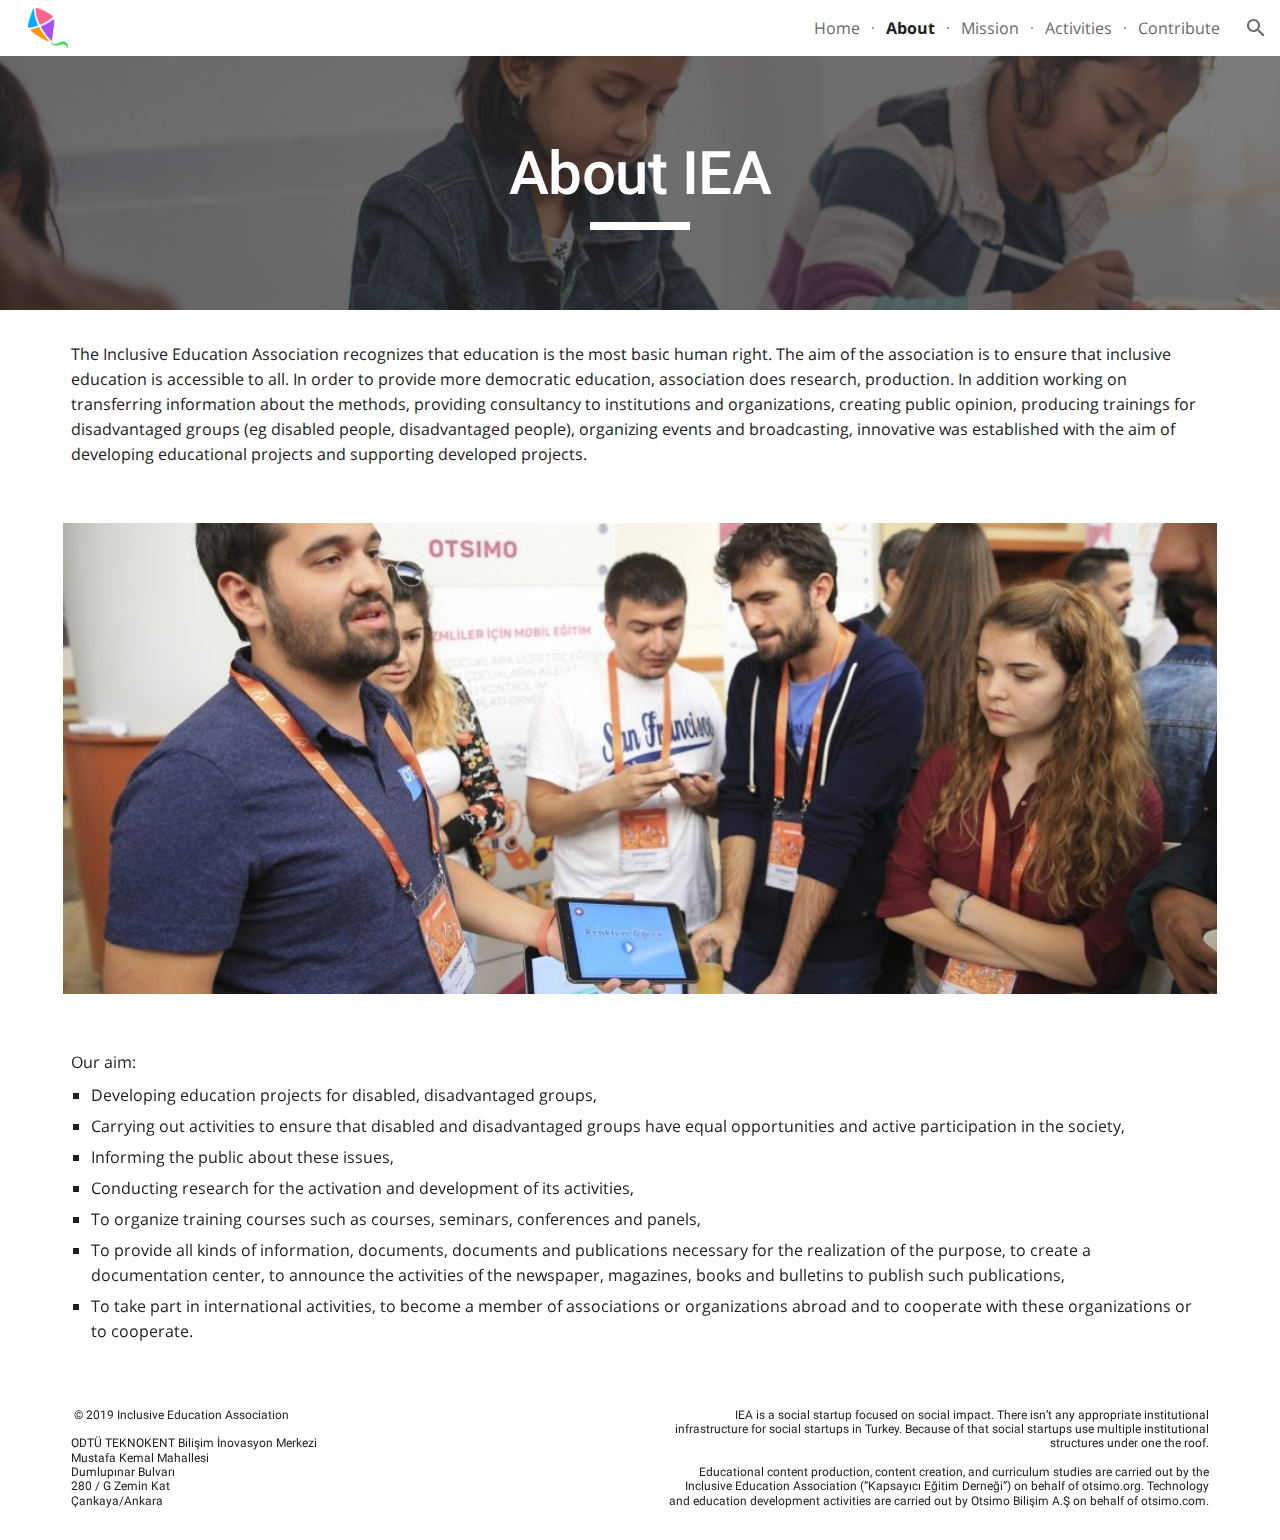
==== commit 05294da3: "Footer fix" ====
--- a/about.html
+++ b/about.html
@@ -2,10 +2,4 @@
  Page saved with SingleFile 
  url: ./about 
  saved date: Wed May 15 2019 16:11:23 GMT+0300 (GMT+03:00)
---><meta charset=utf-8><meta name=viewport content="width=device-width, initial-scale=1, maximum-scale=1.0, user-scalable=no"><meta http-equiv=X-UA-Compatible content="IE=edge"><meta property=og:type content=website><meta property=og:title content=About><meta itemprop=url property=og:url content=https://sites.google.com/view/iea-otsimo/about><meta itemprop=thumbnailUrl content=https://ssl.gstatic.com/atari/images/atari-logo.svg><meta itemprop=image content=https://ssl.gstatic.com/atari/images/atari-logo.svg><style>@font-face{font-family:'Open Sans';font-style:italic;font-weight:400;src:local('Open Sans Italic'),local('OpenSans-Italic'),url([data-uri]) format('woff2');unicode-range:U+0100-024F,U+0259,U+1E00-1EFF,U+2020,U+20A0-20AB,U+20AD-20CF,U+2113,U+2C60-2C7F,U+A720-A7FF}@font-face{font-family:'Open Sans';font-style:italic;font-weight:400;src:local('Open Sans Italic'),local('OpenSans-Italic'),url([data-uri]) format('woff2');unicode-range:U+0000-00FF,U+0131,U+0152-0153,U+02BB-02BC,U+02C6,U+02DA,U+02DC,U+2000-206F,U+2074,U+20AC,U+2122,U+2191,U+2193,U+2212,U+2215,U+FEFF,U+FFFD}@font-face{font-family:'Open Sans';font-style:italic;font-weight:700;src:local('Open Sans Bold Italic'),local('OpenSans-BoldItalic'),url([data-uri]) format('woff2');unicode-range:U+0100-024F,U+0259,U+1E00-1EFF,U+2020,U+20A0-20AB,U+20AD-20CF,U+2113,U+2C60-2C7F,U+A720-A7FF}@font-face{font-family:'Open Sans';font-style:italic;font-weight:700;src:local('Open Sans Bold Italic'),local('OpenSans-BoldItalic'),url([data-uri]) format('woff2');unicode-range:U+0000-00FF,U+0131,U+0152-0153,U+02BB-02BC,U+02C6,U+02DA,U+02DC,U+2000-206F,U+2074,U+20AC,U+2122,U+2191,U+2193,U+2212,U+2215,U+FEFF,U+FFFD}@font-face{font-family:'Open Sans';font-style:normal;font-weight:400;src:local('Open Sans Regular'),local('OpenSans-Regular'),url([data-uri]) format('woff2');unicode-range:U+0100-024F,U+0259,U+1E00-1EFF,U+2020,U+20A0-20AB,U+20AD-20CF,U+2113,U+2C60-2C7F,U+A720-A7FF}@font-face{font-family:'Open Sans';font-style:normal;font-weight:400;src:local('Open Sans Regular'),local('OpenSans-Regular'),url([data-uri]) format('woff2');unicode-range:U+0000-00FF,U+0131,U+0152-0153,U+02BB-02BC,U+02C6,U+02DA,U+02DC,U+2000-206F,U+2074,U+20AC,U+2122,U+2191,U+2193,U+2212,U+2215,U+FEFF,U+FFFD}@font-face{font-family:'Open Sans';font-style:normal;font-weight:700;src:local('Open Sans Bold'),local('OpenSans-Bold'),url([data-uri]) format('woff2');unicode-range:U+0100-024F,U+0259,U+1E00-1EFF,U+2020,U+20A0-20AB,U+20AD-20CF,U+2113,U+2C60-2C7F,U+A720-A7FF}@font-face{font-family:'Open Sans';font-style:normal;font-weight:700;src:local('Open Sans Bold'),local('OpenSans-Bold'),url([data-uri]) format('woff2');unicode-range:U+0000-00FF,U+0131,U+0152-0153,U+02BB-02BC,U+02C6,U+02DA,U+02DC,U+2000-206F,U+2074,U+20AC,U+2122,U+2191,U+2193,U+2212,U+2215,U+FEFF,U+FFFD}@font-face{font-family:'Roboto';font-style:normal;font-weight:400;src:local('Roboto'),local('Roboto-Regular'),local('Roboto'),local('Roboto-Regular'),url([data-uri]) format('woff2');unicode-range:U+0100-024F,U+0259,U+1E00-1EFF,U+2020,U+20A0-20AB,U+20AD-20CF,U+2113,U+2C60-2C7F,U+A720-A7FF}@font-face{font-family:'Roboto';font-style:normal;font-weight:400;src:local('Roboto'),local('Roboto-Regular'),local('Roboto'),local('Roboto-Regular'),url([data-uri]) format('woff2');unicode-range:U+0000-00FF,U+0131,U+0152-0153,U+02BB-02BC,U+02C6,U+02DA,U+02DC,U+2000-206F,U+2074,U+20AC,U+2122,U+2191,U+2193,U+2212,U+2215,U+FEFF,U+FFFD}@font-face{font-family:'Roboto';font-style:normal;font-weight:500;src:local('Roboto Medium'),local('Roboto-Medium'),local('Roboto Medium'),local('Roboto-Medium'),url([data-uri]) format('woff2');unicode-range:U+0100-024F,U+0259,U+1E00-1EFF,U+2020,U+20A0-20AB,U+20AD-20CF,U+2113,U+2C60-2C7F,U+A720-A7FF}@font-face{font-family:'Roboto';font-style:normal;font-weight:500;src:local('Roboto Medium'),local('Roboto-Medium'),local('Roboto Medium'),local('Roboto-Medium'),url([data-uri]) format('woff2');unicode-range:U+0000-00FF,U+0131,U+0152-0153,U+02BB-02BC,U+02C6,U+02DA,U+02DC,U+2000-206F,U+2074,U+20AC,U+2122,U+2191,U+2193,U+2212,U+2215,U+FEFF,U+FFFD}footer,header{display:block}html{font-family:sans-serif;-webkit-text-size-adjust:100%}body{margin:0}a:focus{outline:thin dotted}a:active,a:hover{outline:0}img{border:0}svg:not(:root){overflow:hidden}button,input{font-family:inherit;font-size:100%;margin:0}button{line-height:normal}button{text-transform:none}button{-webkit-appearance:button}input[type="search"]{-webkit-appearance:textfield;-webkit-box-sizing:content-box;-webkit-box-sizing:content-box;box-sizing:content-box}input[type="search"]::-webkit-search-cancel-button{-webkit-appearance:none}input[type="search"]::-webkit-search-decoration{-webkit-appearance:none}html{height:100%}body{height:100%;padding:0}.fktJzd *,.fktJzd *:before,.fktJzd *:after{-webkit-box-sizing:border-box;-webkit-box-sizing:border-box;box-sizing:border-box}.LS81yb,.oKdM2c{width:100%;margin-top:0;margin-bottom:0;max-width:1280px}.LS81yb{padding-left:5px;padding-right:5px}.JNdkSc,.jXK9ad{-webkit-box-sizing:border-box;box-sizing:border-box;display:inline-block;padding-left:0;padding-right:0;position:relative;vertical-align:top;width:100%}.jXK9ad-SmKAyb{width:100%}::-webkit-scrollbar{height:16px;overflow:visible}::-webkit-scrollbar-button{height:0;width:0}::-webkit-scrollbar-track{background-clip:padding-box;border:solid transparent;border-width:0 0 0 4px}::-webkit-scrollbar-track:horizontal{border-width:4px 0 0}::-webkit-scrollbar-track:hover{background-color:rgba(0,0,0,.05);-webkit-box-shadow:inset 1px 0 0 rgba(0,0,0,.1);box-shadow:inset 1px 0 0 rgba(0,0,0,.1)}::-webkit-scrollbar-track:horizontal:hover{-webkit-box-shadow:inset 0 1px 0 rgba(0,0,0,.1);box-shadow:inset 0 1px 0 rgba(0,0,0,.1)}::-webkit-scrollbar-track:active{background-color:rgba(0,0,0,.05);-webkit-box-shadow:inset 1px 0 0 rgba(0,0,0,.14),inset -1px 0 0 rgba(0,0,0,.07);box-shadow:inset 1px 0 0 rgba(0,0,0,.14),inset -1px 0 0 rgba(0,0,0,.07)}::-webkit-scrollbar-track:horizontal:active{-webkit-box-shadow:inset 0 1px 0 rgba(0,0,0,.14),inset 0 -1px 0 rgba(0,0,0,.07);box-shadow:inset 0 1px 0 rgba(0,0,0,.14),inset 0 -1px 0 rgba(0,0,0,.07)}::-webkit-scrollbar-thumb{border:solid transparent;border-width:1px 1px 1px 6px;min-height:28px;padding:100px 0 0;-webkit-box-shadow:inset 1px 1px 0 rgba(0,0,0,.1),inset 0 -1px 0 rgba(0,0,0,.07);box-shadow:inset 1px 1px 0 rgba(0,0,0,.1),inset 0 -1px 0 rgba(0,0,0,.07)}::-webkit-scrollbar-thumb:horizontal{border-width:6px 1px 1px;padding:0 0 0 100px;-webkit-box-shadow:inset 1px 1px 0 rgba(0,0,0,.1),inset -1px 0 0 rgba(0,0,0,.07);box-shadow:inset 1px 1px 0 rgba(0,0,0,.1),inset -1px 0 0 rgba(0,0,0,.07)}::-webkit-scrollbar-thumb:hover{-webkit-box-shadow:inset 1px 1px 1px rgba(0,0,0,.25);box-shadow:inset 1px 1px 1px rgba(0,0,0,.25)}::-webkit-scrollbar-thumb:active{-webkit-box-shadow:inset 1px 1px 3px rgba(0,0,0,0.35);box-shadow:inset 1px 1px 3px rgba(0,0,0,0.35)}::-webkit-scrollbar-corner{background:transparent}body::-webkit-scrollbar-track-piece{background-clip:padding-box;background-color:#f5f5f5;border:solid #fff;border-width:0 0 0 3px;-webkit-box-shadow:inset 1px 0 0 rgba(0,0,0,.14),inset -1px 0 0 rgba(0,0,0,.07);box-shadow:inset 1px 0 0 rgba(0,0,0,.14),inset -1px 0 0 rgba(0,0,0,.07)}body::-webkit-scrollbar-track-piece:horizontal{border-width:3px 0 0;-webkit-box-shadow:inset 0 1px 0 rgba(0,0,0,.14),inset 0 -1px 0 rgba(0,0,0,.07);box-shadow:inset 0 1px 0 rgba(0,0,0,.14),inset 0 -1px 0 rgba(0,0,0,.07)}body::-webkit-scrollbar-thumb{border-width:1px 1px 1px 5px}body::-webkit-scrollbar-thumb:horizontal{border-width:5px 1px 1px}body::-webkit-scrollbar-corner{background-clip:padding-box;background-color:#f5f5f5;border:solid #fff;border-width:3px 0 0 3px;-webkit-box-shadow:inset 1px 1px 0 rgba(0,0,0,.14);box-shadow:inset 1px 1px 0 rgba(0,0,0,.14)}html{font-size:16px}ul{list-style-type:square}.yaqOZd{-webkit-background-size:cover;background-size:cover;display:table;position:relative;table-layout:fixed;width:100%}@media only screen and (max-width:767px){.yaqOZd{padding-bottom:0;padding-top:0}}@media only screen and (min-width:768px){.yaqOZd:not(.LB7kq):not(.Iju1Ze):not(.WxWicb):not(.IFuOkc){padding-bottom:1.5rem;padding-top:1.5rem}}.yaqOZd:before,.yaqOZd:after,.zfr3Q:before,.baZpAe:before,.Zjiec:before{bottom:0;content:"";display:none;left:0;pointer-events:none;position:absolute;right:0;top:0}.YTv4We:before{bottom:0;content:"";display:none;pointer-events:none;position:absolute;right:0}.IFuOkc{display:table-cell;height:100%;left:0;pointer-events:none;position:absolute;top:0;width:100%}.mYVXT{display:table-cell;vertical-align:middle;width:100%}.zfr3Q{font-variant-ligatures:none;margin:0;outline:0;position:relative}.yaqOZd .zfr3Q:first-child,.zfr3Q:first-child,.BKnRcf:first-child,.UVNKR:first-child,.n8H08c .TYR86d:first-child{margin-top:0;padding-top:0}.yaqOZd .zfr3Q:last-child,.zfr3Q:last-child,.BKnRcf:last-child,.UVNKR:last-child,.n8H08c .TYR86d:last-child{margin-bottom:0;padding-bottom:0}.n8H08c,.TYR86d{margin:0}.PsKE7e,.PsKE7e>div>a,.zfr3Q{color:inherit;font-size:inherit;font-style:inherit;font-weight:inherit;text-decoration:inherit}.aJHbb{cursor:pointer;overflow:hidden}.aJHbb:focus{outline:0}.jYxBte{list-style-type:none;margin:0;padding:0}.PsKE7e,.aJHbb{position:relative;text-overflow:ellipsis;white-space:nowrap}.PsKE7e>div{position:relative}.TlfmSc{height:56px;max-width:380px;text-overflow:ellipsis;white-space:nowrap}.YTv4We{cursor:pointer;height:55px;outline:0;padding:16px 12px;width:48px}.YTv4We:before{height:32px;left:8px;top:12px;width:32px}::-webkit-scrollbar{-webkit-border-radius:100px;background-color:rgba(0,0,0,0);width:9px}::-webkit-scrollbar-thumb{-webkit-border-radius:100px;background:rgba(0,0,0,0.2)}::-webkit-scrollbar-thumb:hover{-webkit-border-radius:100px;background:rgba(0,0,0,0.35)}::-webkit-scrollbar-thumb:active{-webkit-border-radius:4px;background:rgba(0,0,0,0.45)}.wFCWne{transition:transform .45s cubic-bezier(0.4,0.0,0.2,1);height:24px;width:24px}.hlJH0,.HBu6N,.cLAGQe{transition:transform .45s cubic-bezier(0.4,0.0,0.2,1)}.JzO0Vc{-webkit-transition:left .5s cubic-bezier(0.4,0.0,1,1);transition:left .5s cubic-bezier(0.4,0.0,1,1);-webkit-transition-delay:.125s;transition-delay:.125s;left:-100%}.Hnbbrb{-webkit-user-select:none;cursor:default;line-height:24px;padding-left:48px}.oGuwee{overflow:hidden}.VsJjtf{display:inline-block;max-width:300px;overflow:visible;position:relative;text-align:left;-webkit-transition:opacity 0ms 300ms;transition:opacity 0ms 300ms;vertical-align:middle;white-space:nowrap}.jgXgSe{display:inline-block;max-width:240px;position:relative;vertical-align:top}.oXBWEc:not([more-menu-item]){margin:0;padding:0}.eWDljc{-webkit-box-shadow:0 0 10px rgba(0,0,0,0.55);box-shadow:0 0 10px rgba(0,0,0,0.55)}.Qrrb5{display:inline-block;overflow:hidden;padding:10px 12px;vertical-align:middle}.Qrrb5>div{display:inline-block;vertical-align:top}.rgLkl{cursor:default;display:inline-block;height:2px;position:relative;vertical-align:middle;width:2px}li.VsJjtf:nth-last-child(2) .rgLkl{display:none}.RPRy1e{-webkit-border-radius:2px;border-radius:2px;left:-28px;overflow-y:auto;padding:8px 0;position:absolute;width:240px}.rFrNMe{-webkit-user-select:none;-webkit-tap-highlight-color:transparent;display:inline-block;outline:0;padding-bottom:8px}.aCsJod{height:40px;position:relative;vertical-align:top}.aXBtI{display:-webkit-box;display:-moz-box;display:-ms-flexbox;display:-webkit-flex;display:flex;position:relative;top:14px}.Xb9hP{display:-webkit-box;display:-moz-box;display:-ms-flexbox;display:-webkit-flex;display:flex;-webkit-box-flex:1;-webkit-flex-grow:1;flex-grow:1;-webkit-flex-shrink:1;flex-shrink:1;min-width:0;position:relative}.A37UZe{-webkit-box-sizing:border-box;box-sizing:border-box;height:24px;line-height:24px;position:relative}.qgcB3c{padding-right:12px}.sxyYjd{padding-left:12px}.whsOnd{-webkit-box-flex:1;-webkit-flex-grow:1;flex-grow:1;-webkit-flex-shrink:1;flex-shrink:1;background-color:transparent;border:0;display:block;font:400 16px Roboto,RobotoDraft,Helvetica,Arial,sans-serif;height:24px;line-height:24px;margin:0;min-width:0;outline:0;padding:0;z-index:0}.i9lrp{background-color:rgba(0,0,0,0.12);bottom:-2px;height:1px;left:0;margin:0;padding:0;position:absolute;width:100%}.i9lrp:before{content:"";position:absolute;top:0;bottom:-2px;left:0;right:0;border-bottom:1px solid rgba(0,0,0,0);pointer-events:none}.OabDMe{-webkit-transform:scaleX(0);transform:scaleX(0);background-color:#4285f4;bottom:-2px;height:2px;left:0;margin:0;padding:0;position:absolute;width:100%}.ndJi5d{font:400 16px Roboto,RobotoDraft,Helvetica,Arial,sans-serif;max-width:100%;overflow:hidden;pointer-events:none;position:absolute;text-overflow:ellipsis;top:2px;left:0;white-space:nowrap}.dEOOab,.ovnfwe:not(:empty){-webkit-tap-highlight-color:transparent;-webkit-flex:1 1 auto;flex:1 1 auto;font:400 12px Roboto,RobotoDraft,Helvetica,Arial,sans-serif;min-height:16px;padding-top:8px}.LXRPh{display:-webkit-box;display:-moz-box;display:-ms-flexbox;display:-webkit-flex;display:flex}.ovnfwe{pointer-events:none}.ovnfwe{opacity:.3}@keyframes quantumWizPaperInputRemoveUnderline{0%{-webkit-transform:scaleX(1);transform:scaleX(1);opacity:1}to{-webkit-transform:scaleX(1);transform:scaleX(1);opacity:0}}@-webkit-keyframes quantumWizPaperInputRemoveUnderline{0%{-webkit-transform:scaleX(1);transform:scaleX(1);opacity:1}to{-webkit-transform:scaleX(1);transform:scaleX(1);opacity:0}}@keyframes quantumWizPaperInputAddUnderline{0%{-webkit-transform:scaleX(0);transform:scaleX(0)}to{-webkit-transform:scaleX(1);transform:scaleX(1)}}@-webkit-keyframes quantumWizPaperInputAddUnderline{0%{-webkit-transform:scaleX(0);transform:scaleX(0)}to{-webkit-transform:scaleX(1);transform:scaleX(1)}}.zHQkBf{width:100%;text-overflow:ellipsis}@keyframes quantumWizBoxInkSpread{0%{-webkit-transform:translate(-50%,-50%) scale(.2);transform:translate(-50%,-50%) scale(.2)}to{-webkit-transform:translate(-50%,-50%) scale(2.2);transform:translate(-50%,-50%) scale(2.2)}}@-webkit-keyframes quantumWizBoxInkSpread{0%{-webkit-transform:translate(-50%,-50%) scale(.2);transform:translate(-50%,-50%) scale(.2)}to{-webkit-transform:translate(-50%,-50%) scale(2.2);transform:translate(-50%,-50%) scale(2.2)}}@keyframes quantumWizIconFocusPulse{0%{-webkit-transform:translate(-50%,-50%) scale(1.5);transform:translate(-50%,-50%) scale(1.5);opacity:0}to{-webkit-transform:translate(-50%,-50%) scale(2);transform:translate(-50%,-50%) scale(2);opacity:1}}@-webkit-keyframes quantumWizIconFocusPulse{0%{-webkit-transform:translate(-50%,-50%) scale(1.5);transform:translate(-50%,-50%) scale(1.5);opacity:0}to{-webkit-transform:translate(-50%,-50%) scale(2);transform:translate(-50%,-50%) scale(2);opacity:1}}@keyframes quantumWizRadialInkSpread{0%{-webkit-transform:scale(1.5);transform:scale(1.5);opacity:0}to{-webkit-transform:scale(2.5);transform:scale(2.5);opacity:1}}@-webkit-keyframes quantumWizRadialInkSpread{0%{-webkit-transform:scale(1.5);transform:scale(1.5);opacity:0}to{-webkit-transform:scale(2.5);transform:scale(2.5);opacity:1}}@keyframes quantumWizRadialInkFocusPulse{0%{-webkit-transform:scale(2);transform:scale(2);opacity:0}to{-webkit-transform:scale(2.5);transform:scale(2.5);opacity:1}}@-webkit-keyframes quantumWizRadialInkFocusPulse{0%{-webkit-transform:scale(2);transform:scale(2);opacity:0}to{-webkit-transform:scale(2.5);transform:scale(2.5);opacity:1}}.BCtCv{border-top:1px solid rgba(0,0,0,.12)}.yYF4Mc{color:rgba(0,0,0,0.8);display:table;font-family:Roboto,sans-serif;font-size:13px;font-weight:400;margin:0 auto;max-width:1280px;padding:20px 56px;width:100%}.yYF4Mc>div{display:table-row;height:32px}.qmpcfe{display:table-cell;padding-right:8px;text-decoration:none;vertical-align:middle}.qIzFn{display:table-cell;padding-left:8px;text-align:right;vertical-align:middle;white-space:nowrap}.tT6kpe{display:inline-block}.f8sasc{background-color:transparent;border-color:rgba(0,0,0,0.6);border-style:solid;border-width:1px;color:inherit;cursor:pointer;padding:8px;text-decoration:none}.f8sasc:hover{border-color:rgba(0,0,0,1);color:rgba(0,0,0,1)}.CvWMXb{cursor:pointer;display:inline-block;margin-left:8px;padding:8px}.CvWMXb:hover{color:rgba(0,0,0,1);text-decoration:underline}@media only screen and (max-width:767px){.BCtCv{margin-top:32px}.yYF4Mc{font-size:14px;padding-bottom:16px;padding-top:16px}.uabEyd{display:none}.CvWMXb{padding:8px 0}.uByue{margin-left:auto;margin-right:auto;max-width:544px;padding-left:5px;padding-right:5px}}@media only screen and (min-width:480px) and (max-width:767px){.yYF4Mc{padding-left:2.5%;padding-right:2.5%}}@media only screen and (max-width:479px){.qmpcfe:not(.uEM3P){border-right:1px solid rgba(0,0,0,0.2)}.yYF4Mc{padding-left:3.75%;padding-right:3.75%}}.mUbCce{-webkit-user-select:none;-webkit-transition:background .3s;transition:background .3s;border:0;-webkit-border-radius:50%;border-radius:50%;cursor:pointer;display:inline-block;-webkit-flex-shrink:0;flex-shrink:0;height:48px;outline:0;overflow:hidden;position:relative;text-align:center;-webkit-tap-highlight-color:transparent;width:48px;z-index:0}.fKz7Od{color:rgba(0,0,0,0.54);fill:rgba(0,0,0,0.54)}.VTBa7b{-webkit-transform:translate(-50%,-50%) scale(0);transform:translate(-50%,-50%) scale(0);-webkit-transition:opacity .2s ease,visibility 0s ease .2s,transform 0s ease .2s;transition:opacity .2s ease,visibility 0s ease .2s,transform 0s ease .2s;-webkit-transition:opacity .2s ease,visibility 0s ease .2s,-webkit-transform 0s ease .2s;transition:opacity .2s ease,visibility 0s ease .2s,-webkit-transform 0s ease .2s;-webkit-background-size:cover;background-size:cover;left:0;opacity:0;pointer-events:none;position:absolute;top:0;visibility:hidden}.fKz7Od .VTBa7b{background-image:radial-gradient(circle farthest-side,rgba(0,0,0,0.12),rgba(0,0,0,0.12) 80%,rgba(0,0,0,0) 100%)}.xjKiLb{position:relative;top:50%}.xjKiLb>span{display:inline-block;position:relative}.VLoccc{left:0;padding-left:36px;position:fixed;top:0;-webkit-transition:opacity .5s,padding-left .125s;transition:opacity .5s,padding-left .125s;white-space:nowrap;width:100%;z-index:20}.VLoccc.K5Zlne.QDWEj{padding-right:0}.GAuSPc{color:inherit}.Pvc6xe{display:table;min-width:100%;table-layout:fixed}.zDUgLc{bottom:0;height:100%;left:0;position:absolute;right:0;top:0;-webkit-transition:opacity .125s;transition:opacity .125s;width:100%;z-index:-10}.TlfmSc{display:table-cell;vertical-align:middle}.lzy1Td{display:inline-block;max-height:56px;max-width:225px;padding:8px 4px 8px 12px;vertical-align:middle}.JzO0Vc{height:100%;max-width:80%;overflow-y:auto;position:fixed;z-index:70}.DXsoRd{left:0;position:fixed;top:0;vertical-align:middle}.Mz8gvb{-webkit-transition-delay:1s;transition-delay:1s;-webkit-transition-duration:0s;transition-duration:0s;-webkit-transition-property:z-index;transition-property:z-index;z-index:25}.TxnWlb{-webkit-transition:opacity .5s,width 0s .5s,z-index 0s .5s;transition:opacity .5s,width 0s .5s,z-index 0s .5s;background-color:black;height:100%;left:0;opacity:0;position:fixed;top:0;width:0}.XMyrgf{display:none}.plFg0c{display:table-cell;text-align:right;vertical-align:middle}@media only screen and (min-width:768px){.K5Zlne>.DXsoRd,.K5Zlne>.TxnWlb{display:none}.VLoccc.K5Zlne{padding-left:16px;padding-right:16px}}@media only screen and (max-width:767px){.plFg0c{display:none}}@media only screen and (min-width:1280px){.DXsoRd,.TxnWlb,.Hnbbrb,.VLoccc:not(.K5Zlne):not(.ELAV1d){display:none}.XMyrgf{display:block}.JzO0Vc{left:0}}.EmVfjc{position:relative}.Cg7hO{position:absolute;width:0;height:0;overflow:hidden}.xu46lf{width:100%;height:100%}@keyframes spinner-container-rotate{to{-webkit-transform:rotate(360deg);transform:rotate(360deg)}}@-webkit-keyframes spinner-container-rotate{to{-webkit-transform:rotate(360deg);transform:rotate(360deg)}}@keyframes spinner-fill-unfill-rotate{12.5%{-webkit-transform:rotate(135deg);transform:rotate(135deg)}25%{-webkit-transform:rotate(270deg);transform:rotate(270deg)}37.5%{-webkit-transform:rotate(405deg);transform:rotate(405deg)}50%{-webkit-transform:rotate(540deg);transform:rotate(540deg)}62.5%{-webkit-transform:rotate(675deg);transform:rotate(675deg)}75%{-webkit-transform:rotate(810deg);transform:rotate(810deg)}87.5%{-webkit-transform:rotate(945deg);transform:rotate(945deg)}to{-webkit-transform:rotate(1080deg);transform:rotate(1080deg)}}@-webkit-keyframes spinner-fill-unfill-rotate{12.5%{-webkit-transform:rotate(135deg);transform:rotate(135deg)}25%{-webkit-transform:rotate(270deg);transform:rotate(270deg)}37.5%{-webkit-transform:rotate(405deg);transform:rotate(405deg)}50%{-webkit-transform:rotate(540deg);transform:rotate(540deg)}62.5%{-webkit-transform:rotate(675deg);transform:rotate(675deg)}75%{-webkit-transform:rotate(810deg);transform:rotate(810deg)}87.5%{-webkit-transform:rotate(945deg);transform:rotate(945deg)}to{-webkit-transform:rotate(1080deg);transform:rotate(1080deg)}}@keyframes spinner-blue-fade-in-out{0%{opacity:.99}25%{opacity:.99}26%{opacity:0}89%{opacity:0}90%{opacity:.99}to{opacity:.99}}@-webkit-keyframes spinner-blue-fade-in-out{0%{opacity:.99}25%{opacity:.99}26%{opacity:0}89%{opacity:0}90%{opacity:.99}to{opacity:.99}}@keyframes spinner-red-fade-in-out{0%{opacity:0}15%{opacity:0}25%{opacity:.99}50%{opacity:.99}51%{opacity:0}}@-webkit-keyframes spinner-red-fade-in-out{0%{opacity:0}15%{opacity:0}25%{opacity:.99}50%{opacity:.99}51%{opacity:0}}@keyframes spinner-yellow-fade-in-out{0%{opacity:0}40%{opacity:0}50%{opacity:.99}75%{opacity:.99}76%{opacity:0}}@-webkit-keyframes spinner-yellow-fade-in-out{0%{opacity:0}40%{opacity:0}50%{opacity:.99}75%{opacity:.99}76%{opacity:0}}@keyframes spinner-green-fade-in-out{0%{opacity:0}65%{opacity:0}75%{opacity:.99}90%{opacity:.99}to{opacity:0}}@-webkit-keyframes spinner-green-fade-in-out{0%{opacity:0}65%{opacity:0}75%{opacity:.99}90%{opacity:.99}to{opacity:0}}@keyframes spinner-left-spin{0%{-webkit-transform:rotate(130deg);transform:rotate(130deg)}50%{-webkit-transform:rotate(-5deg);transform:rotate(-5deg)}to{-webkit-transform:rotate(130deg);transform:rotate(130deg)}}@-webkit-keyframes spinner-left-spin{0%{-webkit-transform:rotate(130deg);transform:rotate(130deg)}50%{-webkit-transform:rotate(-5deg);transform:rotate(-5deg)}to{-webkit-transform:rotate(130deg);transform:rotate(130deg)}}@keyframes spinner-right-spin{0%{-webkit-transform:rotate(-130deg);transform:rotate(-130deg)}50%{-webkit-transform:rotate(5deg);transform:rotate(5deg)}to{-webkit-transform:rotate(-130deg);transform:rotate(-130deg)}}@-webkit-keyframes spinner-right-spin{0%{-webkit-transform:rotate(-130deg);transform:rotate(-130deg)}50%{-webkit-transform:rotate(5deg);transform:rotate(5deg)}to{-webkit-transform:rotate(-130deg);transform:rotate(-130deg)}}@keyframes spinner-fade-out{0%{opacity:.99}to{opacity:0}}@-webkit-keyframes spinner-fade-out{0%{opacity:.99}to{opacity:0}}.Wdnjke{height:48px;margin:4px 0;opacity:1;vertical-align:middle;z-index:25;fill:currentColor}.TbNlJb{background-color:#eee;height:0;opacity:0;padding:14px 0;position:fixed;right:0;top:0;-webkit-transition:opacity .18s,width .18s,height .18s step-start,visibility .18s step-start,box-shadow .3s ease;transition:opacity .18s,width .18s,height .18s step-start,visibility .18s step-start,box-shadow .3s ease;visibility:hidden;width:0;z-index:110}.h3nfre{margin:0 -66px 0 18px}.JyJRXe{display:none;margin-top:-13px}.i3PoXe,.Kk06A{display:block;margin-top:-13px}.HSFYNb{color:#616161;fill:currentColor;height:24px;width:24px}.V4YR2c{color:#6d6d6d;fill:currentColor;height:24px;width:24px}.b7AJhc{background-color:#fff;-webkit-border-radius:4px;border-radius:4px;-webkit-box-shadow:0 2px 2px 0 rgba(0,0,0,0.14),0 3px 1px -2px rgba(0,0,0,0.12),0 1px 5px 0 rgba(0,0,0,0.2);box-shadow:0 2px 2px 0 rgba(0,0,0,0.14),0 3px 1px -2px rgba(0,0,0,0.12),0 1px 5px 0 rgba(0,0,0,0.2);color:#212121;height:48px;margin:0 auto;max-width:720px;padding:0}.b7AJhc .mIZh1c,.b7AJhc .cXrdqd{display:none}.b7AJhc .ndJi5d{color:rgba(0,0,0,0.54)}.BuY5Fd{background-color:rgba(33,33,33,.5);height:0;left:0;opacity:0;position:fixed;top:0;-webkit-transition:opacity .18s,height .18s step-end;transition:opacity .18s,height .18s step-end;width:100vw;z-index:110}.RBEWZc{right:0;top:0;width:48px;z-index:25}.VLoccc .RBEWZc{display:table-cell;position:relative}.SKShhf{display:none;height:20px;margin-left:12px;padding-right:16px;width:20px}@media only screen and (min-width:768px) and (max-width:1279px){.b7AJhc{min-width:208px}}@media only screen and (min-width:480px) and (max-width:767px){.b7AJhc{min-width:320px}}@media only screen and (max-width:479px){.b7AJhc{margin:0 8px;min-width:320px}.h3nfre{display:none}.JyJRXe{display:block}.i3PoXe{display:none}}@media only screen and (max-width:319px){.Wdnjke{visibility:hidden}}@keyframes spinner-container-rotate{to{-webkit-transform:rotate(360deg);transform:rotate(360deg)}}@-webkit-keyframes spinner-container-rotate{to{-webkit-transform:rotate(360deg);transform:rotate(360deg)}}@keyframes spinner-fill-unfill-rotate{12.5%{-webkit-transform:rotate(calc(.5*270deg));transform:rotate(calc(.5*270deg))}25%{-webkit-transform:rotate(calc(270deg));transform:rotate(calc(270deg))}37.5%{-webkit-transform:rotate(calc(1.5*270deg));transform:rotate(calc(1.5*270deg))}50%{-webkit-transform:rotate(calc(2*270deg));transform:rotate(calc(2*270deg))}62.5%{-webkit-transform:rotate(calc(2.5*270deg));transform:rotate(calc(2.5*270deg))}75%{-webkit-transform:rotate(calc(3*270deg));transform:rotate(calc(3*270deg))}87.5%{-webkit-transform:rotate(calc(3.5*270deg));transform:rotate(calc(3.5*270deg))}to{-webkit-transform:rotate(calc(4*270deg));transform:rotate(calc(4*270deg))}}@-webkit-keyframes spinner-fill-unfill-rotate{12.5%{-webkit-transform:rotate(calc(.5*270deg));transform:rotate(calc(.5*270deg))}25%{-webkit-transform:rotate(calc(270deg));transform:rotate(calc(270deg))}37.5%{-webkit-transform:rotate(calc(1.5*270deg));transform:rotate(calc(1.5*270deg))}50%{-webkit-transform:rotate(calc(2*270deg));transform:rotate(calc(2*270deg))}62.5%{-webkit-transform:rotate(calc(2.5*270deg));transform:rotate(calc(2.5*270deg))}75%{-webkit-transform:rotate(calc(3*270deg));transform:rotate(calc(3*270deg))}87.5%{-webkit-transform:rotate(calc(3.5*270deg));transform:rotate(calc(3.5*270deg))}to{-webkit-transform:rotate(calc(4*270deg));transform:rotate(calc(4*270deg))}}@keyframes spinner-blue-fade-in-out{0%{opacity:.99}25%{opacity:.99}26%{opacity:0}89%{opacity:0}90%{opacity:.99}to{opacity:.99}}@-webkit-keyframes spinner-blue-fade-in-out{0%{opacity:.99}25%{opacity:.99}26%{opacity:0}89%{opacity:0}90%{opacity:.99}to{opacity:.99}}@keyframes spinner-red-fade-in-out{0%{opacity:0}15%{opacity:0}25%{opacity:.99}50%{opacity:.99}51%{opacity:0}}@-webkit-keyframes spinner-red-fade-in-out{0%{opacity:0}15%{opacity:0}25%{opacity:.99}50%{opacity:.99}51%{opacity:0}}@keyframes spinner-yellow-fade-in-out{0%{opacity:0}40%{opacity:0}50%{opacity:.99}75%{opacity:.99}76%{opacity:0}}@-webkit-keyframes spinner-yellow-fade-in-out{0%{opacity:0}40%{opacity:0}50%{opacity:.99}75%{opacity:.99}76%{opacity:0}}@keyframes spinner-green-fade-in-out{0%{opacity:0}65%{opacity:0}75%{opacity:.99}90%{opacity:.99}to{opacity:0}}@-webkit-keyframes spinner-green-fade-in-out{0%{opacity:0}65%{opacity:0}75%{opacity:.99}90%{opacity:.99}to{opacity:0}}@keyframes spinner-left-spin{0%{-webkit-transform:rotate(130deg);transform:rotate(130deg)}50%{-webkit-transform:rotate(-5deg);transform:rotate(-5deg)}to{-webkit-transform:rotate(130deg);transform:rotate(130deg)}}@-webkit-keyframes spinner-left-spin{0%{-webkit-transform:rotate(130deg);transform:rotate(130deg)}50%{-webkit-transform:rotate(-5deg);transform:rotate(-5deg)}to{-webkit-transform:rotate(130deg);transform:rotate(130deg)}}@keyframes spinner-right-spin{0%{-webkit-transform:rotate(-130deg);transform:rotate(-130deg)}50%{-webkit-transform:rotate(5deg);transform:rotate(5deg)}to{-webkit-transform:rotate(-130deg);transform:rotate(-130deg)}}@-webkit-keyframes spinner-right-spin{0%{-webkit-transform:rotate(-130deg);transform:rotate(-130deg)}50%{-webkit-transform:rotate(5deg);transform:rotate(5deg)}to{-webkit-transform:rotate(-130deg);transform:rotate(-130deg)}}@keyframes spinner-fade-out{0%{opacity:.99}to{opacity:0}}@-webkit-keyframes spinner-fade-out{0%{opacity:.99}to{opacity:0}}@keyframes agmTextInputRemoveUnderline{0%{-webkit-transform:scaleX(1);transform:scaleX(1);opacity:1}to{-webkit-transform:scaleX(1);transform:scaleX(1);opacity:0}}@-webkit-keyframes agmTextInputRemoveUnderline{0%{-webkit-transform:scaleX(1);transform:scaleX(1);opacity:1}to{-webkit-transform:scaleX(1);transform:scaleX(1);opacity:0}}@keyframes agmTextInputAddUnderline{0%{-webkit-transform:scaleX(0);transform:scaleX(0)}to{-webkit-transform:scaleX(1);transform:scaleX(1)}}@-webkit-keyframes agmTextInputAddUnderline{0%{-webkit-transform:scaleX(0);transform:scaleX(0)}to{-webkit-transform:scaleX(1);transform:scaleX(1)}}@-webkit-keyframes container-rotate{to{-webkit-transform:rotate(360deg)}}@keyframes container-rotate{to{-webkit-transform:rotate(360deg);transform:rotate(360deg)}}@-webkit-keyframes fill-unfill-rotate{12.5%{-webkit-transform:rotate(135deg)}25%{-webkit-transform:rotate(270deg)}37.5%{-webkit-transform:rotate(405deg)}50%{-webkit-transform:rotate(540deg)}62.5%{-webkit-transform:rotate(675deg)}75%{-webkit-transform:rotate(810deg)}87.5%{-webkit-transform:rotate(945deg)}to{-webkit-transform:rotate(1080deg)}}@keyframes fill-unfill-rotate{12.5%{-webkit-transform:rotate(135deg);transform:rotate(135deg)}25%{-webkit-transform:rotate(270deg);transform:rotate(270deg)}37.5%{-webkit-transform:rotate(405deg);transform:rotate(405deg)}50%{-webkit-transform:rotate(540deg);transform:rotate(540deg)}62.5%{-webkit-transform:rotate(675deg);transform:rotate(675deg)}75%{-webkit-transform:rotate(810deg);transform:rotate(810deg)}87.5%{-webkit-transform:rotate(945deg);transform:rotate(945deg)}to{-webkit-transform:rotate(1080deg);transform:rotate(1080deg)}}@-webkit-keyframes blue-fade-in-out{0%{opacity:1}25%{opacity:1}26%{opacity:0}89%{opacity:0}90%{opacity:1}to{opacity:1}}@keyframes blue-fade-in-out{0%{opacity:1}25%{opacity:1}26%{opacity:0}89%{opacity:0}90%{opacity:1}to{opacity:1}}@-webkit-keyframes red-fade-in-out{0%{opacity:0}15%{opacity:0}25%{opacity:1}50%{opacity:1}51%{opacity:0}}@keyframes red-fade-in-out{0%{opacity:0}15%{opacity:0}25%{opacity:1}50%{opacity:1}51%{opacity:0}}@-webkit-keyframes yellow-fade-in-out{0%{opacity:0}40%{opacity:0}50%{opacity:1}75%{opacity:1}76%{opacity:0}}@keyframes yellow-fade-in-out{0%{opacity:0}40%{opacity:0}50%{opacity:1}75%{opacity:1}76%{opacity:0}}@-webkit-keyframes green-fade-in-out{0%{opacity:0}65%{opacity:0}75%{opacity:1}90%{opacity:1}to{opacity:0}}@keyframes green-fade-in-out{0%{opacity:0}65%{opacity:0}75%{opacity:1}90%{opacity:1}to{opacity:0}}@-webkit-keyframes left-spin{0%{-webkit-transform:rotate(130deg)}50%{-webkit-transform:rotate(-5deg)}to{-webkit-transform:rotate(130deg)}}@keyframes left-spin{0%{-webkit-transform:rotate(130deg);transform:rotate(130deg)}50%{-webkit-transform:rotate(-5deg);transform:rotate(-5deg)}to{-webkit-transform:rotate(130deg);transform:rotate(130deg)}}@-webkit-keyframes right-spin{0%{-webkit-transform:rotate(-130deg)}50%{-webkit-transform:rotate(5deg)}to{-webkit-transform:rotate(-130deg)}}@keyframes right-spin{0%{-webkit-transform:rotate(-130deg);transform:rotate(-130deg)}50%{-webkit-transform:rotate(5deg);transform:rotate(5deg)}to{-webkit-transform:rotate(-130deg);transform:rotate(-130deg)}}@keyframes expandCallout{0%{-webkit-transform:scale(0,0);transform:scale(0,0)}to{-webkit-transform:scale(1,1);transform:scale(1,1)}}@-webkit-keyframes expandCallout{0%{-webkit-transform:scale(0,0);transform:scale(0,0)}to{-webkit-transform:scale(1,1);transform:scale(1,1)}}@-webkit-keyframes driveViewerSelectButtonSelectedAnimation{0%{opacity:.3;-webkit-transform:scale(.7)}50%{opacity:1;-webkit-transform:scale(1.1)}70%{-webkit-transform:scale(.9)}to{-webkit-transform:scale(1)}}@keyframes driveViewerSelectButtonSelectedAnimation{0%{opacity:.3;-webkit-transform:scale(.7)}50%{opacity:1;-webkit-transform:scale(1.1)}70%{-webkit-transform:scale(.9)}to{-webkit-transform:scale(1)}}@media only screen{.purZT-AhqUyc-II5mzb{width:100%}.purZT-AhqUyc-II5mzb.JNdkSc .JNdkSc-SmKAyb{padding-left:3.75%;padding-right:3.75%}}@media only screen and (min-width:480px){.pSzOP-AhqUyc-qWD73c{width:100%}.pSzOP-AhqUyc-qWD73c.JNdkSc .JNdkSc-SmKAyb{padding-left:2.5%;padding-right:2.5%}}@media only screen and (min-width:768px){.hJDwNd-AhqUyc-ibL1re{width:16.666667%}.hJDwNd-AhqUyc-ibL1re.JNdkSc .JNdkSc-SmKAyb{padding-left:7.5%;padding-right:7.5%}.hJDwNd-AhqUyc-qWD73c{width:50%}.hJDwNd-AhqUyc-qWD73c.JNdkSc .JNdkSc-SmKAyb{padding-left:2.5%;padding-right:2.5%}.hJDwNd-AhqUyc-qWD73c .hJDwNd-AhqUyc-qWD73c{width:100%}.hJDwNd-AhqUyc-OiUrBf{width:66.666667%}.hJDwNd-AhqUyc-OiUrBf.JNdkSc .JNdkSc-SmKAyb{padding-left:1.875%;padding-right:1.875%}.hJDwNd-AhqUyc-OiUrBf .hJDwNd-AhqUyc-OiUrBf{width:100%}.hJDwNd-AhqUyc-uQSCkd{width:100%}.hJDwNd-AhqUyc-uQSCkd.JNdkSc .JNdkSc-SmKAyb{padding-left:1.25%;padding-right:1.25%}.hJDwNd-AhqUyc-uQSCkd .hJDwNd-AhqUyc-uQSCkd{width:100%}}@media only screen and (min-width:768px){.LS81yb{padding-left:48px;padding-right:48px}}@media only screen and (max-width:479px){.L6cTce-purZT{display:none}.oKdM2c,.LS81yb{display:-webkit-box;display:-moz-box;display:-webkit-flex;display:-ms-flexbox;display:flex;-webkit-flex-wrap:wrap;flex-wrap:wrap;-webkit-justify-content:center;justify-content:center}.JNdkSc-SmKAyb{padding-left:3.75%;padding-right:3.75%}}@media only screen and (min-width:480px) and (max-width:767px){.L6cTce-pSzOP{display:none}.LS81yb,.oKdM2c{max-width:544px}.JNdkSc-SmKAyb{padding-left:2.5%;padding-right:2.5%}}.AKpWA{display:-webkit-box;display:-moz-box;display:-ms-flexbox;display:-webkit-flex;display:flex;-webkit-flex-direction:column;flex-direction:column;height:100vh}footer,.RCETm{-webkit-flex:0 0 auto;flex:0 0 auto;outline:0}.Xpil1b{-webkit-flex:1 0 auto;flex:1 0 auto}.VICjCf{margin-left:auto;margin-right:auto}.Nu95r{bottom:0;height:100%;left:0;overflow:hidden;position:absolute;right:0;top:0;width:100%}.tyJCtd{position:relative;width:100%}.mGzaTb{padding:8px}.t3iYD{overflow:hidden}.CENy8b{display:block;width:100%}.GNzUNc{white-space:pre-wrap;word-wrap:break-word}.G9Qloe .tyJCtd:not(.lkHyyc) .duRjpb::before,.G9Qloe .LI109d:not(.lkHyyc) .JYVBee::before,.G9Qloe .LI109d:not(.lkHyyc) .OmQG5e::before{position:relative;display:block;margin-top:calc(-1*56px);height:56px;visibility:hidden;pointer-events:none}@media only screen and (max-width:767px){.OjCsFc{padding-top:1.5rem}.wHaque{padding-bottom:1.5rem}}.M63kCb{height:100vh;width:100vw;position:fixed;z-index:-10}.vS6Uxe.G9Qloe .LB7kq{padding-bottom:56px;padding-top:112px}.LS81yb{outline:0}::-webkit-scrollbar-thumb{border:1px solid rgba(255,255,255,0.4)}.Bhgyqc{background-color:#eee;height:100vh;opacity:0;position:fixed;-webkit-transition:opacity .18s ease;transition:opacity .18s ease;width:100vw;z-index:-10}@-webkit-keyframes dotLoadingAnimation{0%,80%,to{opacity:.5}40%{opacity:1}}@keyframes dotLoadingAnimation{0%,80%,to{opacity:.5}40%{opacity:1}}@keyframes fadeIn{0%{opacity:0}to{opacity:1}}@-webkit-keyframes fadeIn{0%{opacity:0}to{opacity:1}}@keyframes primary-indeterminate-translate{0%{-webkit-transform:translateX(-145.166611%);transform:translateX(-145.166611%)}20%{-webkit-animation-timing-function:cubic-bezier(.5,0,.701732,.495819);animation-timing-function:cubic-bezier(.5,0,.701732,.495819);-webkit-transform:translateX(-145.166611%);transform:translateX(-145.166611%)}59.15%{-webkit-animation-timing-function:cubic-bezier(.302435,.381352,.55,.956352);animation-timing-function:cubic-bezier(.302435,.381352,.55,.956352);-webkit-transform:translateX(-61.495191%);transform:translateX(-61.495191%)}to{-webkit-transform:translateX(55.444446%);transform:translateX(55.444446%)}}@-webkit-keyframes primary-indeterminate-translate{0%{-webkit-transform:translateX(-145.166611%);transform:translateX(-145.166611%)}20%{-webkit-animation-timing-function:cubic-bezier(.5,0,.701732,.495819);animation-timing-function:cubic-bezier(.5,0,.701732,.495819);-webkit-transform:translateX(-145.166611%);transform:translateX(-145.166611%)}59.15%{-webkit-animation-timing-function:cubic-bezier(.302435,.381352,.55,.956352);animation-timing-function:cubic-bezier(.302435,.381352,.55,.956352);-webkit-transform:translateX(-61.495191%);transform:translateX(-61.495191%)}to{-webkit-transform:translateX(55.444446%);transform:translateX(55.444446%)}}@keyframes primary-indeterminate-translate-reverse{0%{-webkit-transform:translateX(145.166611%);transform:translateX(145.166611%)}20%{-webkit-animation-timing-function:cubic-bezier(.5,0,.701732,.495819);animation-timing-function:cubic-bezier(.5,0,.701732,.495819);-webkit-transform:translateX(145.166611%);transform:translateX(145.166611%)}59.15%{-webkit-animation-timing-function:cubic-bezier(.302435,.381352,.55,.956352);animation-timing-function:cubic-bezier(.302435,.381352,.55,.956352);-webkit-transform:translateX(61.495191%);transform:translateX(61.495191%)}to{-webkit-transform:translateX(-55.4444461%);transform:translateX(-55.4444461%)}}@-webkit-keyframes primary-indeterminate-translate-reverse{0%{-webkit-transform:translateX(145.166611%);transform:translateX(145.166611%)}20%{-webkit-animation-timing-function:cubic-bezier(.5,0,.701732,.495819);animation-timing-function:cubic-bezier(.5,0,.701732,.495819);-webkit-transform:translateX(145.166611%);transform:translateX(145.166611%)}59.15%{-webkit-animation-timing-function:cubic-bezier(.302435,.381352,.55,.956352);animation-timing-function:cubic-bezier(.302435,.381352,.55,.956352);-webkit-transform:translateX(61.495191%);transform:translateX(61.495191%)}to{-webkit-transform:translateX(-55.4444461%);transform:translateX(-55.4444461%)}}@keyframes primary-indeterminate-scale{0%{-webkit-transform:scaleX(.08);transform:scaleX(.08)}36.65%{-webkit-animation-timing-function:cubic-bezier(.334731,.124820,.785844,1);animation-timing-function:cubic-bezier(.334731,.124820,.785844,1);-webkit-transform:scaleX(.08);transform:scaleX(.08)}69.15%{-webkit-animation-timing-function:cubic-bezier(.06,.11,.6,1);animation-timing-function:cubic-bezier(.06,.11,.6,1);-webkit-transform:scaleX(.661479);transform:scaleX(.661479)}to{-webkit-transform:scaleX(.08);transform:scaleX(.08)}}@-webkit-keyframes primary-indeterminate-scale{0%{-webkit-transform:scaleX(.08);transform:scaleX(.08)}36.65%{-webkit-animation-timing-function:cubic-bezier(.334731,.124820,.785844,1);animation-timing-function:cubic-bezier(.334731,.124820,.785844,1);-webkit-transform:scaleX(.08);transform:scaleX(.08)}69.15%{-webkit-animation-timing-function:cubic-bezier(.06,.11,.6,1);animation-timing-function:cubic-bezier(.06,.11,.6,1);-webkit-transform:scaleX(.661479);transform:scaleX(.661479)}to{-webkit-transform:scaleX(.08);transform:scaleX(.08)}}@keyframes auxiliary-indeterminate-translate{0%{-webkit-animation-timing-function:cubic-bezier(.15,0,.515058,.409685);animation-timing-function:cubic-bezier(.15,0,.515058,.409685);-webkit-transform:translateX(-54.888891%);transform:translateX(-54.888891%)}25%{-webkit-animation-timing-function:cubic-bezier(.310330,.284058,.8,.733712);animation-timing-function:cubic-bezier(.310330,.284058,.8,.733712);-webkit-transform:translateX(-17.236978%);transform:translateX(-17.236978%)}48.35%{-webkit-animation-timing-function:cubic-bezier(.4,.627035,.6,.902026);animation-timing-function:cubic-bezier(.4,.627035,.6,.902026);-webkit-transform:translateX(29.497274%);transform:translateX(29.497274%)}to{-webkit-transform:translateX(105.388891%);transform:translateX(105.388891%)}}@-webkit-keyframes auxiliary-indeterminate-translate{0%{-webkit-animation-timing-function:cubic-bezier(.15,0,.515058,.409685);animation-timing-function:cubic-bezier(.15,0,.515058,.409685);-webkit-transform:translateX(-54.888891%);transform:translateX(-54.888891%)}25%{-webkit-animation-timing-function:cubic-bezier(.310330,.284058,.8,.733712);animation-timing-function:cubic-bezier(.310330,.284058,.8,.733712);-webkit-transform:translateX(-17.236978%);transform:translateX(-17.236978%)}48.35%{-webkit-animation-timing-function:cubic-bezier(.4,.627035,.6,.902026);animation-timing-function:cubic-bezier(.4,.627035,.6,.902026);-webkit-transform:translateX(29.497274%);transform:translateX(29.497274%)}to{-webkit-transform:translateX(105.388891%);transform:translateX(105.388891%)}}@keyframes auxiliary-indeterminate-translate-reverse{0%{-webkit-animation-timing-function:cubic-bezier(.15,0,.515058,.409685);animation-timing-function:cubic-bezier(.15,0,.515058,.409685);-webkit-transform:translateX(54.888891%);transform:translateX(54.888891%)}25%{-webkit-animation-timing-function:cubic-bezier(.310330,.284058,.8,.733712);animation-timing-function:cubic-bezier(.310330,.284058,.8,.733712);-webkit-transform:translateX(17.236978%);transform:translateX(17.236978%)}48.35%{-webkit-animation-timing-function:cubic-bezier(.4,.627035,.6,.902026);animation-timing-function:cubic-bezier(.4,.627035,.6,.902026);-webkit-transform:translateX(-29.497274%);transform:translateX(-29.497274%)}to{-webkit-transform:translateX(-105.388891%);transform:translateX(-105.388891%)}}@-webkit-keyframes auxiliary-indeterminate-translate-reverse{0%{-webkit-animation-timing-function:cubic-bezier(.15,0,.515058,.409685);animation-timing-function:cubic-bezier(.15,0,.515058,.409685);-webkit-transform:translateX(54.888891%);transform:translateX(54.888891%)}25%{-webkit-animation-timing-function:cubic-bezier(.310330,.284058,.8,.733712);animation-timing-function:cubic-bezier(.310330,.284058,.8,.733712);-webkit-transform:translateX(17.236978%);transform:translateX(17.236978%)}48.35%{-webkit-animation-timing-function:cubic-bezier(.4,.627035,.6,.902026);animation-timing-function:cubic-bezier(.4,.627035,.6,.902026);-webkit-transform:translateX(-29.497274%);transform:translateX(-29.497274%)}to{-webkit-transform:translateX(-105.388891%);transform:translateX(-105.388891%)}}@keyframes auxiliary-indeterminate-scale{0%{-webkit-animation-timing-function:cubic-bezier(.205028,.057051,.576610,.453971);animation-timing-function:cubic-bezier(.205028,.057051,.576610,.453971);-webkit-transform:scaleX(.08);transform:scaleX(.08)}19.15%{-webkit-animation-timing-function:cubic-bezier(.152313,.196432,.648374,1.004315);animation-timing-function:cubic-bezier(.152313,.196432,.648374,1.004315);-webkit-transform:scaleX(.457104);transform:scaleX(.457104)}44.15%{-webkit-animation-timing-function:cubic-bezier(.257759,.003163,.211762,1.381790);animation-timing-function:cubic-bezier(.257759,.003163,.211762,1.381790);-webkit-transform:scaleX(.727960);transform:scaleX(.727960)}to{-webkit-transform:scaleX(.08);transform:scaleX(.08)}}@-webkit-keyframes auxiliary-indeterminate-scale{0%{-webkit-animation-timing-function:cubic-bezier(.205028,.057051,.576610,.453971);animation-timing-function:cubic-bezier(.205028,.057051,.576610,.453971);-webkit-transform:scaleX(.08);transform:scaleX(.08)}19.15%{-webkit-animation-timing-function:cubic-bezier(.152313,.196432,.648374,1.004315);animation-timing-function:cubic-bezier(.152313,.196432,.648374,1.004315);-webkit-transform:scaleX(.457104);transform:scaleX(.457104)}44.15%{-webkit-animation-timing-function:cubic-bezier(.257759,.003163,.211762,1.381790);animation-timing-function:cubic-bezier(.257759,.003163,.211762,1.381790);-webkit-transform:scaleX(.727960);transform:scaleX(.727960)}to{-webkit-transform:scaleX(.08);transform:scaleX(.08)}}@keyframes buffering{to{-webkit-transform:translateX(-10px);transform:translateX(-10px)}}@-webkit-keyframes buffering{to{-webkit-transform:translateX(-10px);transform:translateX(-10px)}}@keyframes buffering-reverse{to{-webkit-transform:translateX(10px);transform:translateX(10px)}}@-webkit-keyframes buffering-reverse{to{-webkit-transform:translateX(10px);transform:translateX(10px)}}@keyframes indeterminate-translate-ie{0%{-webkit-transform:translateX(-100%);transform:translateX(-100%)}to{-webkit-transform:translateX(100%);transform:translateX(100%)}}@keyframes indeterminate-translate-reverse-ie{0%{-webkit-transform:translateX(100%);transform:translateX(100%)}to{-webkit-transform:translateX(-100%);transform:translateX(-100%)}}@keyframes quantumWizPaperAnimateCheckMarkIn{0%{clip:rect(0,0,20px,0)}to{clip:rect(0,20px,20px,0)}}@-webkit-keyframes quantumWizPaperAnimateCheckMarkIn{0%{clip:rect(0,0,20px,0)}to{clip:rect(0,20px,20px,0)}}@keyframes quantumWizPaperAnimateCheckMarkOut{0%{clip:rect(0,20px,20px,0)}to{clip:rect(0,20px,20px,20px)}}@-webkit-keyframes quantumWizPaperAnimateCheckMarkOut{0%{clip:rect(0,20px,20px,0)}to{clip:rect(0,20px,20px,20px)}}@keyframes appsMaterialWizRadialInkSpread{0%{-webkit-transform:scale(1.25);transform:scale(1.25);opacity:0}to{-webkit-transform:scale(2.0);transform:scale(2.0);opacity:1}}@-webkit-keyframes appsMaterialWizRadialInkSpread{0%{-webkit-transform:scale(1.25);transform:scale(1.25);opacity:0}to{-webkit-transform:scale(2.0);transform:scale(2.0);opacity:1}}@keyframes agmRadialInkSpread{0%{-webkit-transform:scale(1);transform:scale(1);opacity:0}to{-webkit-transform:scale(2);transform:scale(2);opacity:1}}@-webkit-keyframes agmRadialInkSpread{0%{-webkit-transform:scale(1);transform:scale(1);opacity:0}to{-webkit-transform:scale(2);transform:scale(2);opacity:1}}@keyframes agmAnimateSelectIn{0%{height:0;width:0}to{height:100%;width:100%}}@-webkit-keyframes agmAnimateSelectIn{0%{height:0;width:0}to{height:100%;width:100%}}@keyframes agmAnimateSelectOut{0%{height:0;width:0}to{height:100%;width:100%}}@-webkit-keyframes agmAnimateSelectOut{0%{height:0;width:0}to{height:100%;width:100%}}@keyframes quantumWizPaperAnimateSelectIn{0%{height:0;width:0}to{height:100%;width:100%}}@-webkit-keyframes quantumWizPaperAnimateSelectIn{0%{height:0;width:0}to{height:100%;width:100%}}@keyframes quantumWizPaperAnimateSelectOut{0%{height:0;width:0}to{height:100%;width:100%}}@-webkit-keyframes quantumWizPaperAnimateSelectOut{0%{height:0;width:0}to{height:100%;width:100%}}</style><title itemprop=name>About</title><style>.M63kCb{background-color:rgba(255,255,255,1)}.qeLZfd .zfr3Q{color:rgba(33,33,33,1)}.qeLZfd:before{background-color:rgba(255,255,255,1);display:block}.cJgDec .IFuOkc:before{background-color:rgba(33,33,33,1);opacity:0;display:block}.O13XJf .IFuOkc:before{background-color:rgba(33,33,33,1);opacity:0.5;display:block}.O13XJf .duRjpb{color:rgba(255,255,255,1)}.Hnbbrb{font-family:Roboto,sans-serif;font-size:17px;font-weight:500;padding-bottom:40px;padding-top:16px;text-transform:none}.XMyrgf{margin-top:0px;margin-left:21.5px;margin-bottom:24px;margin-right:21.5px;text-align:center}.YTv4We:hover:before{background-color:rgba(183,153,81,0.1199999973);display:block}.PsKE7e{font-weight:400}.M9vuGd{font-weight:700}.jgXgSe:hover{color:rgba(33,33,33,1)}.fOU46b .jgXgSe:hover{color:rgba(255,255,255,1)}.zfr3Q{font-family:"Open Sans",sans-serif;font-size:16px;font-weight:400;line-height:1.56;padding-top:16px}.duRjpb{font-family:Roboto,sans-serif;text-transform:none}.n8H08c{padding-left:20px;padding-top:8px}.TYR86d{margin-bottom:6px;margin-top:6px;padding-top:0}.LB7kq .duRjpb{font-size:60px;font-style:normal;font-weight:500;letter-spacing:-0.5px;line-height:1.26;padding-top:45px}.LB7kq .baZpAe .duRjpb{padding-bottom:18px}.LB7kq .duRjpb:first-child:before{border-bottom-style:solid;border-bottom-width:8px;border-color:rgba(255,255,255,1);margin-left:auto;margin-right:auto;width:100px;display:block}@media only screen and (max-width:479px){.LB7kq .duRjpb{font-size:40px}}@media only screen and (min-width:480px) and (max-width:767px){.LB7kq .duRjpb{font-size:51px}}.O13XJf{height:310px}@media only screen and (min-width:480px) and (max-width:767px){.O13XJf{height:280px;padding-bottom:45px;padding-top:45px}}@media only screen and (max-width:479px){.O13XJf{height:250px;padding-bottom:40px;padding-top:40px}}.JzO0Vc{border-color:rgba(0,0,0,0.150000006);border-right-style:solid;border-right-width:1px;font-family:Lato,sans-serif;width:250px}@media only screen and (min-width:1280px){.JzO0Vc{padding-top:62px}}.TlfmSc{font-family:Roboto,sans-serif;font-size:20px;font-weight:500;letter-spacing:1.5px;text-transform:none}.PsKE7e{font-family:"Open Sans",sans-serif;font-size:16px}.rgLkl{background-color:rgba(158,158,158,1)}.zDUgLc{border-bottom-width:1px;border-color:rgba(204,204,204,1)}.TMjjoe{font-family:Roboto,sans-serif;font-size:12px;line-height:1.2;padding-top:0px}.fOU46b .LBrwzc .zDUgLc{opacity:1;border-bottom-style:none}.fOU46b .LBrwzc .Mz8gvb{color:rgba(33,33,33,1);border-bottom-style:none}.LBrwzc .TlfmSc{color:rgba(33,33,33,1)}.LBrwzc .Hnbbrb{color:rgba(33,33,33,1)}.LBrwzc .Mz8gvb{border-color:rgba(204,204,204,1);border-bottom-width:1px}.LBrwzc .iWs3gf{color:rgba(106,106,106,1)}.LBrwzc .qV4dIc{color:rgba(106,106,106,1)}.LBrwzc .M9vuGd{color:rgba(33,33,33,1)}.LBrwzc .jgXgSe:hover{color:rgba(33,33,33,1)}.LBrwzc .M9vuGd:hover{color:rgba(33,33,33,1)}@media only screen and (max-width:479px){.duRjpb{font-size:26px}}@media only screen and (min-width:480px) and (max-width:767px){.duRjpb{font-size:31px}}@media only screen and (max-width:479px){.Hnbbrb{font-size:17px}}@media only screen and (min-width:480px) and (max-width:767px){.Hnbbrb{font-size:17px}}@media only screen and (max-width:479px){.TlfmSc{font-size:18px}}@media only screen and (min-width:480px) and (max-width:767px){.TlfmSc{font-size:19px}}@media only screen and (max-width:479px){.duRjpb{font-size:26px}}@media only screen and (min-width:480px) and (max-width:767px){.duRjpb{font-size:31px}}@media only screen and (max-width:479px){.TlfmSc{font-size:18px}}@media only screen and (min-width:480px) and (max-width:767px){.TlfmSc{font-size:19px}}@media only screen and (max-width:479px){.TMjjoe{font-size:12px}}@media only screen and (min-width:480px) and (max-width:767px){.TMjjoe{font-size:12px}}section[id="h.p_1H8LlkaZvlq4"] .IFuOkc:before{opacity:0.6}@-webkit-keyframes mixmaxSpring{0%{transform:scale(1)}30%{transform:scale(1.05)}100%{transform:scale(1)}}@keyframes mixmaxSpring{0%{transform:scale(1)}30%{transform:scale(1.05)}100%{transform:scale(1)}}@-webkit-keyframes mixmaxFadeIn{0%{opacity:0}100%{opacity:1}}@keyframes mixmaxFadeIn{0%{opacity:0}100%{opacity:1}}@keyframes flip-in{0%{opacity:0;transform:rotateX(70deg)}100%{opacity:1;transform:rotateX(0)}}</style><link rel=icon href="[data-uri]"><body dir=ltr itemscope itemtype=http://schema.org/WebPage id=yDmH0d css=yDmH0d data-gr-c-s-loaded=true class=EIlDfe jsaction=c7OXCd:.CLIENT><div jscontroller=Hx9eX jsmodel=IJW3u jsaction=rcuQ6b:WYd;GvneHb:og1FDd;Eh702:uAM5ec;JEsNGe:dj7Cne;><div jscontroller=BJWyPe jsaction=rcuQ6b:WYd;l6SCDc:Pg9eo;CtzCwf:mHeCvf;nRwK4c:FFYy5e;J3QHMe:HI1Mdd;><div jscontroller=Op4wY data-sitename=iea-otsimo data-universe=1 jsmodel=QZt7fd jsaction=aClwfc:cZFEp;NdKkrb:VsGN3;uGd7cb:UADL7b;mAY7if:HI9w0;KUFDvc:Y8aXB;oVnJLd:xDkBfb;JIbuQc:SPXMTb(uxAMZ); jsname=G0jgYd><div jsname=gYwusb class=Bhgyqc></div><div jscontroller=Ebbogc jsname=XeeWQc role=banner jsaction=keydown:uiKYid(OH0EC);rcuQ6b:WYd;mAY7if:ufqpf;JIbuQc:XfTnxb(lfEfFf),AlTiYc(GeGHKb),AlTiYc(m1xNUe),zZlNMe(pZn8Oc);YqO5N:ELcyfe;><div jsname=bF1uUb class=BuY5Fd jsaction=click:xVuwSc;></div><div jsname=MVsrn class=TbNlJb><div role=button class="U26fgb mUbCce fKz7Od h3nfre" jscontroller=VXdfxd jsaction="click:cOuCgd; mousedown:UX7yZ; mouseup:lbsD7e; mouseenter:tfO1Yc; mouseleave:JywGue; focus:AHmuwe; blur:O22p3e; contextmenu:mg9Pef;touchstart:p6p2H; touchmove:FwuNnf; touchend:yfqBxc(preventMouseEvents=true|preventDefault=true); touchcancel:JMtRjd;" jsshadow jsname=GeGHKb aria-label="Siteye dön" aria-disabled=false tabindex=0 data-tooltip="Siteye dön" data-tooltip-vertical-offset=-12 data-tooltip-horizontal-offset=0><div class="VTBa7b MbhUzd" jsname=ksKsZd></div><content jsslot class=xjKiLb><span class=Ce1Y1c style=top:-12px><svg class=V4YR2c viewBox="0 0 24 24" focusable=false><path d="M0 0h24v24H0z" fill=none></path><path d="M20 11H7.83l5.59-5.59L12 4l-8 8 8 8 1.41-1.41L7.83 13H20v-2z"></path></svg></span></content></div><div class="rFrNMe b7AJhc zKHdkd" jscontroller=pxq3x jsaction="clickonly:KjsqPd; focus:Jt1EX; blur:fpfTEe; input:Lg5SV;" jsshadow jsname=OH0EC aria-expanded=true style=margin-left:320px;width:640px><div class="aCsJod oJeWuf"><div class="aXBtI I0VJ4d Wic03c"><content jsslot class="A37UZe qgcB3c iHd5yb"><div role=button class="U26fgb mUbCce fKz7Od i3PoXe" jscontroller=VXdfxd jsaction="click:cOuCgd; mousedown:UX7yZ; mouseup:lbsD7e; mouseenter:tfO1Yc; mouseleave:JywGue; focus:AHmuwe; blur:O22p3e; contextmenu:mg9Pef;touchstart:p6p2H; touchmove:FwuNnf; touchend:yfqBxc(preventMouseEvents=true|preventDefault=true); touchcancel:JMtRjd;" jsshadow jsname=lfEfFf aria-label=Ara aria-disabled=false tabindex=0 data-tooltip=Ara data-tooltip-vertical-offset=-12 data-tooltip-horizontal-offset=0><div class="VTBa7b MbhUzd" jsname=ksKsZd></div><content jsslot class=xjKiLb><span class=Ce1Y1c style=top:-12px><svg class=HSFYNb viewBox="0 0 24 24" focusable=false><path d="M15.5 14h-.79l-.28-.27C15.41 12.59 16 11.11 16 9.5 16 5.91 13.09 3 9.5 3S3 5.91 3 9.5 5.91 16 9.5 16c1.61 0 3.09-.59 4.23-1.57l.27.28v.79l5 4.99L20.49 19l-4.99-5zm-6 0C7.01 14 5 11.99 5 9.5S7.01 5 9.5 5 14 7.01 14 9.5 11.99 14 9.5 14z"></path><path d="M0 0h24v24H0z" fill=none></path></svg></span></content></div><div class="EmVfjc SKShhf" data-loadingmessage=Yükleniyor... jscontroller=qAKInc jsaction=animationend:kWijWc;dyRcpb:dyRcpb jsname=aZ2wEe><div class=Cg7hO aria-live=assertive jsname=vyyg5></div><div jsname=Hxlbvc class=xu46lf></div></div><div role=button class="U26fgb mUbCce fKz7Od JyJRXe" jscontroller=VXdfxd jsaction="click:cOuCgd; mousedown:UX7yZ; mouseup:lbsD7e; mouseenter:tfO1Yc; mouseleave:JywGue; focus:AHmuwe; blur:O22p3e; contextmenu:mg9Pef;touchstart:p6p2H; touchmove:FwuNnf; touchend:yfqBxc(preventMouseEvents=true|preventDefault=true); touchcancel:JMtRjd;" jsshadow jsname=m1xNUe aria-label="Siteye dön" aria-disabled=false tabindex=0 data-tooltip="Siteye dön" data-tooltip-vertical-offset=-12 data-tooltip-horizontal-offset=0><div class="VTBa7b MbhUzd" jsname=ksKsZd></div><content jsslot class=xjKiLb></content></div></content><div class=Xb9hP><input type=search class="whsOnd zHQkBf" jsname=YPqjbf autocomplete=off tabindex=0 aria-label="Bu sitede arayın" value autofocus role=combobox data-initial-value><div jsname=LwH6nd class="ndJi5d snByac" aria-hidden=true>Bu sitede arayın</div></div><content jsslot class="A37UZe sxyYjd MQL3Ob"><div role=button class="U26fgb mUbCce fKz7Od Kk06A" jscontroller=VXdfxd jsaction="click:cOuCgd; mousedown:UX7yZ; mouseup:lbsD7e; mouseenter:tfO1Yc; mouseleave:JywGue; focus:AHmuwe; blur:O22p3e; contextmenu:mg9Pef;touchstart:p6p2H; touchmove:FwuNnf; touchend:yfqBxc(preventMouseEvents=true|preventDefault=true); touchcancel:JMtRjd;" jsshadow jsname=pZn8Oc aria-label="Aramayı temizle" aria-disabled=false tabindex=0 data-tooltip="Aramayı temizle" data-tooltip-vertical-offset=-12 data-tooltip-horizontal-offset=0 style=display:none><div class="VTBa7b MbhUzd" jsname=ksKsZd></div><content jsslot class=xjKiLb></content></div></content><div class="i9lrp mIZh1c"></div><div jsname=XmnwAc class="OabDMe cXrdqd"></div></div></div><div class=LXRPh><div jsname=ty6ygf class="ovnfwe Is7Fhb"></div></div></div></div></div></div><div jsname=tiN4bf><div class=M63kCb></div><div class="fktJzd AKpWA vS6Uxe G9Qloe XeSM4 fOU46b" jsname=UzWXSb jscontroller=XgXj8d jsaction="SgWCLc: Ffcznf;rcuQ6b:WYd;"><header id=atIdViewHeader><div class="BbxBP LBrwzc K5Zlne" jscontroller=TD9gz jsaction="rcuQ6b:JdcaS;oVnJLd:JdcaS;xn5xWc:ywL4Jf;jNQQzc:ywL4Jf; keydown:Hq2uPe; wheel:Ut4Ahc;" data-top-navigation=true><div class="DXsoRd YTv4We Mz8gvb" style=background-color:#ffffff role=button tabindex=0 jsaction=click:LUvzV jsname=z4Tpl id=s9iPrd aria-haspopup=true aria-controls=yuynLe aria-expanded=false title="Kenar çubuğunu göster"><svg class=wFCWne viewBox="0 0 24 24" stroke=currentColor jsname=B1n9ub focusable=false><g transform=translate(12,12)><path class=hlJH0 d="M-9 -5 L9 -5" fill=none stroke-width=2></path><path class=HBu6N d="M-9 0 L9 0" fill=none stroke-width=2></path><path class=cLAGQe d="M-9 5 L9 5" fill=none stroke-width=2></path></g></svg></div><nav class=JzO0Vc style=background-color:#ffffff;display:none jsname=ihoMLd role=navigation id=yuynLe jsaction=transitionend:UD2r5><a class=XMyrgf href=./home></a><div class=Hnbbrb>Menü</div><ul class="jYxBte Fpy8Db" role=navigation></ul></nav><div class="VLoccc K5Zlne QDWEj" style=background-color:#ffffff jsname=rtFGi aria-hidden=false><div class=Pvc6xe><div jsname=I8J07e class=TlfmSc><a class=GAuSPc jsname=jIujaf href=./home aria-hidden=false tabindex=0><img src=[data-uri] class=lzy1Td role=img aria-label="Site ana sayfası" jsname=SwcDWb></a>&nbsp;</div><nav class=plFg0c jscontroller=VkUb1d jsaction=rcuQ6b:rcuQ6b;oVnJLd:CfS0pe; id=WDxLfe style=visibility:visible><ul jsname=waIgnc class="K1Ci7d oXBWEc jYxBte"><li jsname=ibnC6b nav-level=1 class=VsJjtf><div class="PsKE7e qV4dIc Qrrb5"><div><a class="aJHbb dk90Ob jgXgSe HlqNPb" jsname=QwLHlb role=link tabindex=0 href=./home data-url=/home data-type=1 title=Home jsaction="keydown:mPuKz; click:vHQTA;" data-level=1>Home</a></div></div><div class=rgLkl></div><li jsname=ibnC6b nav-level=1 class=VsJjtf><div class="PsKE7e qV4dIc Qrrb5 M9vuGd" aria-current=true><div><a class="aJHbb dk90Ob jgXgSe HlqNPb" jsname=QwLHlb role=link tabindex=-1 aria-selected=true href=./about data-url=/about data-type=1 title=About jsaction="keydown:mPuKz; click:vHQTA;" data-level=1>About</a></div></div><div class=rgLkl></div><li jsname=ibnC6b nav-level=1 class=VsJjtf><div class="PsKE7e qV4dIc Qrrb5"><div><a class="aJHbb dk90Ob jgXgSe HlqNPb" jsname=QwLHlb role=link tabindex=-1 href=./mission data-url=/mission data-type=1 title=Mission jsaction="keydown:mPuKz; click:vHQTA;" data-level=1>Mission</a></div></div><div class=rgLkl></div><li jsname=ibnC6b nav-level=1 class=VsJjtf><div class="PsKE7e qV4dIc Qrrb5"><div><a class="aJHbb dk90Ob jgXgSe HlqNPb" jsname=QwLHlb role=link tabindex=-1 href=./activities data-url=/activities data-type=1 title=Activities jsaction="keydown:mPuKz; click:vHQTA;" data-level=1>Activities</a></div></div><div class=rgLkl></div><li jsname=ibnC6b nav-level=1 class=VsJjtf><div class="PsKE7e qV4dIc Qrrb5"><div><a class="aJHbb dk90Ob jgXgSe HlqNPb" jsname=QwLHlb role=link tabindex=-1 href=./donation data-url=/donation data-type=1 title=Contribute jsaction="keydown:mPuKz; click:vHQTA;" data-level=1>Contribute</a></div></div><div class=rgLkl></div><li jsname=ibnC6b nav-level=1 class="VsJjtf ZmrVpf oXBWEc" more-menu-item jsaction="mouseenter:Vx8Jlb; mouseleave:ysDRUd" aria-hidden=true style=display:none><div class="PsKE7e qV4dIc Qrrb5"></div><div class="oGuwee eWDljc RPRy1e Mkt3Tc" style=background-color:#ffffff;display:none jsname=QXE97 jsaction=transitionend:SJBdh role=group></div></ul></nav><div jscontroller=jUZbMd class=RBEWZc jsname=h04Zod jsaction=rcuQ6b:WYd;JIbuQc:AT95Ub;xn5xWc:HgE5D;jNQQzc:HgE5D;oVnJLd:JdcaS; data-side-navigation=false><div role=button class="U26fgb mUbCce fKz7Od Wdnjke" jscontroller=VXdfxd jsaction="click:cOuCgd; mousedown:UX7yZ; mouseup:lbsD7e; mouseenter:tfO1Yc; mouseleave:JywGue; focus:AHmuwe; blur:O22p3e; contextmenu:mg9Pef;touchstart:p6p2H; touchmove:FwuNnf; touchend:yfqBxc(preventMouseEvents=true|preventDefault=true); touchcancel:JMtRjd;" jsshadow jsname=R9oOZd aria-label="Arama çubuğunu aç" aria-disabled=false tabindex=0 data-tooltip="Arama çubuğunu aç" aria-expanded=false data-tooltip-vertical-offset=-12 data-tooltip-horizontal-offset=0><div class="VTBa7b MbhUzd" jsname=ksKsZd></div><content jsslot class=xjKiLb><span class=Ce1Y1c style=top:-12px><svg class="HSFYNb iWs3gf" viewBox="0 0 24 24" focusable=false><path d="M15.5 14h-.79l-.28-.27C15.41 12.59 16 11.11 16 9.5 16 5.91 13.09 3 9.5 3S3 5.91 3 9.5 5.91 16 9.5 16c1.61 0 3.09-.59 4.23-1.57l.27.28v.79l5 4.99L20.49 19l-4.99-5zm-6 0C7.01 14 5 11.99 5 9.5S7.01 5 9.5 5 14 7.01 14 9.5 11.99 14 9.5 14z"></path><path d="M0 0h24v24H0z" fill=none></path></svg></span></content></div></div></div><div jsname=mADGA class=zDUgLc style=background-color:#ffffff></div></div><div class=TxnWlb jsname=BDdyze jsaction=click:LUvzV></div></div></header><div role=main class="UtePc RCETm" dir=ltr aria-hidden=false><section id=h.p_1H8LlkaZvlq4 class="yaqOZd LB7kq cJgDec nyKByd O13XJf"><div class=Nu95r><div class="yaqOZd IFuOkc" style="background-size:cover;background-position:center center;background-image:url([data-uri]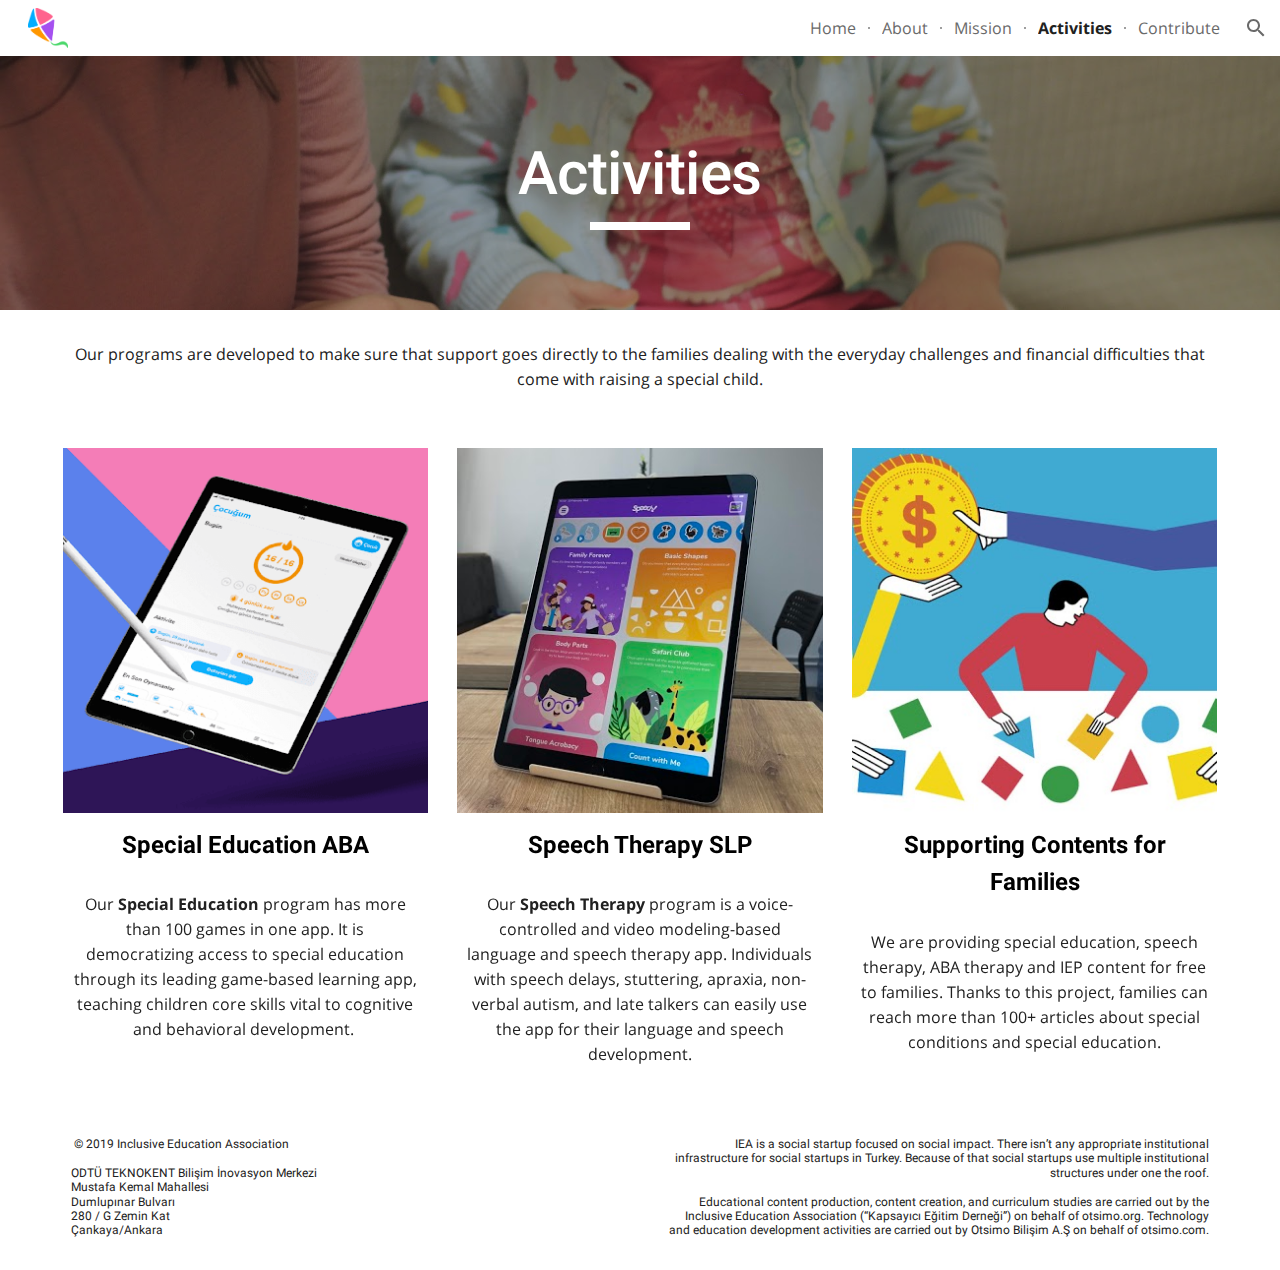
==== commit 612cef30: "added home navigation" ====
--- a/about.html
+++ b/about.html
@@ -1,5 +1,9 @@
-<!DOCTYPE html> <html lang=tr itemscope itemtype=http://schema.org/WebPage class=gr__otsimo_org style><!--
- Page saved with SingleFile 
- url: ./about 
- saved date: Wed May 15 2019 16:11:23 GMT+0300 (GMT+03:00)
---><meta charset=utf-8><meta name=viewport content="width=device-width, initial-scale=1, maximum-scale=1.0, user-scalable=no"><meta http-equiv=X-UA-Compatible content="IE=edge"><meta property=og:type content=website><meta property=og:title content=About><meta itemprop=url property=og:url content=https://sites.google.com/view/iea-otsimo/about><meta itemprop=thumbnailUrl content=https://ssl.gstatic.com/atari/images/atari-logo.svg><meta itemprop=image content=https://ssl.gstatic.com/atari/images/atari-logo.svg><style>@font-face{font-family:'Open Sans';font-style:italic;font-weight:400;src:local('Open Sans Italic'),local('OpenSans-Italic'),url([data-uri]) format('woff2');unicode-range:U+0100-024F,U+0259,U+1E00-1EFF,U+2020,U+20A0-20AB,U+20AD-20CF,U+2113,U+2C60-2C7F,U+A720-A7FF}@font-face{font-family:'Open Sans';font-style:italic;font-weight:400;src:local('Open Sans Italic'),local('OpenSans-Italic'),url([data-uri]) format('woff2');unicode-range:U+0000-00FF,U+0131,U+0152-0153,U+02BB-02BC,U+02C6,U+02DA,U+02DC,U+2000-206F,U+2074,U+20AC,U+2122,U+2191,U+2193,U+2212,U+2215,U+FEFF,U+FFFD}@font-face{font-family:'Open Sans';font-style:italic;font-weight:700;src:local('Open Sans Bold Italic'),local('OpenSans-BoldItalic'),url([data-uri]) format('woff2');unicode-range:U+0100-024F,U+0259,U+1E00-1EFF,U+2020,U+20A0-20AB,U+20AD-20CF,U+2113,U+2C60-2C7F,U+A720-A7FF}@font-face{font-family:'Open Sans';font-style:italic;font-weight:700;src:local('Open Sans Bold Italic'),local('OpenSans-BoldItalic'),url([data-uri]) format('woff2');unicode-range:U+0000-00FF,U+0131,U+0152-0153,U+02BB-02BC,U+02C6,U+02DA,U+02DC,U+2000-206F,U+2074,U+20AC,U+2122,U+2191,U+2193,U+2212,U+2215,U+FEFF,U+FFFD}@font-face{font-family:'Open Sans';font-style:normal;font-weight:400;src:local('Open Sans Regular'),local('OpenSans-Regular'),url([data-uri]) format('woff2');unicode-range:U+0100-024F,U+0259,U+1E00-1EFF,U+2020,U+20A0-20AB,U+20AD-20CF,U+2113,U+2C60-2C7F,U+A720-A7FF}@font-face{font-family:'Open Sans';font-style:normal;font-weight:400;src:local('Open Sans Regular'),local('OpenSans-Regular'),url([data-uri]) format('woff2');unicode-range:U+0000-00FF,U+0131,U+0152-0153,U+02BB-02BC,U+02C6,U+02DA,U+02DC,U+2000-206F,U+2074,U+20AC,U+2122,U+2191,U+2193,U+2212,U+2215,U+FEFF,U+FFFD}@font-face{font-family:'Open Sans';font-style:normal;font-weight:700;src:local('Open Sans Bold'),local('OpenSans-Bold'),url([data-uri]) format('woff2');unicode-range:U+0100-024F,U+0259,U+1E00-1EFF,U+2020,U+20A0-20AB,U+20AD-20CF,U+2113,U+2C60-2C7F,U+A720-A7FF}@font-face{font-family:'Open Sans';font-style:normal;font-weight:700;src:local('Open Sans Bold'),local('OpenSans-Bold'),url([data-uri]) format('woff2');unicode-range:U+0000-00FF,U+0131,U+0152-0153,U+02BB-02BC,U+02C6,U+02DA,U+02DC,U+2000-206F,U+2074,U+20AC,U+2122,U+2191,U+2193,U+2212,U+2215,U+FEFF,U+FFFD}@font-face{font-family:'Roboto';font-style:normal;font-weight:400;src:local('Roboto'),local('Roboto-Regular'),local('Roboto'),local('Roboto-Regular'),url([data-uri]) format('woff2');unicode-range:U+0100-024F,U+0259,U+1E00-1EFF,U+2020,U+20A0-20AB,U+20AD-20CF,U+2113,U+2C60-2C7F,U+A720-A7FF}@font-face{font-family:'Roboto';font-style:normal;font-weight:400;src:local('Roboto'),local('Roboto-Regular'),local('Roboto'),local('Roboto-Regular'),url([data-uri]) format('woff2');unicode-range:U+0000-00FF,U+0131,U+0152-0153,U+02BB-02BC,U+02C6,U+02DA,U+02DC,U+2000-206F,U+2074,U+20AC,U+2122,U+2191,U+2193,U+2212,U+2215,U+FEFF,U+FFFD}@font-face{font-family:'Roboto';font-style:normal;font-weight:500;src:local('Roboto Medium'),local('Roboto-Medium'),local('Roboto Medium'),local('Roboto-Medium'),url([data-uri]) format('woff2');unicode-range:U+0100-024F,U+0259,U+1E00-1EFF,U+2020,U+20A0-20AB,U+20AD-20CF,U+2113,U+2C60-2C7F,U+A720-A7FF}@font-face{font-family:'Roboto';font-style:normal;font-weight:500;src:local('Roboto Medium'),local('Roboto-Medium'),local('Roboto Medium'),local('Roboto-Medium'),url([data-uri]) format('woff2');unicode-range:U+0000-00FF,U+0131,U+0152-0153,U+02BB-02BC,U+02C6,U+02DA,U+02DC,U+2000-206F,U+2074,U+20AC,U+2122,U+2191,U+2193,U+2212,U+2215,U+FEFF,U+FFFD}footer,header{display:block}html{font-family:sans-serif;-webkit-text-size-adjust:100%}body{margin:0}a:focus{outline:thin dotted}a:active,a:hover{outline:0}img{border:0}svg:not(:root){overflow:hidden}button,input{font-family:inherit;font-size:100%;margin:0}button{line-height:normal}button{text-transform:none}button{-webkit-appearance:button}input[type="search"]{-webkit-appearance:textfield;-webkit-box-sizing:content-box;-webkit-box-sizing:content-box;box-sizing:content-box}input[type="search"]::-webkit-search-cancel-button{-webkit-appearance:none}input[type="search"]::-webkit-search-decoration{-webkit-appearance:none}html{height:100%}body{height:100%;padding:0}.fktJzd *,.fktJzd *:before,.fktJzd *:after{-webkit-box-sizing:border-box;-webkit-box-sizing:border-box;box-sizing:border-box}.LS81yb,.oKdM2c{width:100%;margin-top:0;margin-bottom:0;max-width:1280px}.LS81yb{padding-left:5px;padding-right:5px}.JNdkSc,.jXK9ad{-webkit-box-sizing:border-box;box-sizing:border-box;display:inline-block;padding-left:0;padding-right:0;position:relative;vertical-align:top;width:100%}.jXK9ad-SmKAyb{width:100%}::-webkit-scrollbar{height:16px;overflow:visible}::-webkit-scrollbar-button{height:0;width:0}::-webkit-scrollbar-track{background-clip:padding-box;border:solid transparent;border-width:0 0 0 4px}::-webkit-scrollbar-track:horizontal{border-width:4px 0 0}::-webkit-scrollbar-track:hover{background-color:rgba(0,0,0,.05);-webkit-box-shadow:inset 1px 0 0 rgba(0,0,0,.1);box-shadow:inset 1px 0 0 rgba(0,0,0,.1)}::-webkit-scrollbar-track:horizontal:hover{-webkit-box-shadow:inset 0 1px 0 rgba(0,0,0,.1);box-shadow:inset 0 1px 0 rgba(0,0,0,.1)}::-webkit-scrollbar-track:active{background-color:rgba(0,0,0,.05);-webkit-box-shadow:inset 1px 0 0 rgba(0,0,0,.14),inset -1px 0 0 rgba(0,0,0,.07);box-shadow:inset 1px 0 0 rgba(0,0,0,.14),inset -1px 0 0 rgba(0,0,0,.07)}::-webkit-scrollbar-track:horizontal:active{-webkit-box-shadow:inset 0 1px 0 rgba(0,0,0,.14),inset 0 -1px 0 rgba(0,0,0,.07);box-shadow:inset 0 1px 0 rgba(0,0,0,.14),inset 0 -1px 0 rgba(0,0,0,.07)}::-webkit-scrollbar-thumb{border:solid transparent;border-width:1px 1px 1px 6px;min-height:28px;padding:100px 0 0;-webkit-box-shadow:inset 1px 1px 0 rgba(0,0,0,.1),inset 0 -1px 0 rgba(0,0,0,.07);box-shadow:inset 1px 1px 0 rgba(0,0,0,.1),inset 0 -1px 0 rgba(0,0,0,.07)}::-webkit-scrollbar-thumb:horizontal{border-width:6px 1px 1px;padding:0 0 0 100px;-webkit-box-shadow:inset 1px 1px 0 rgba(0,0,0,.1),inset -1px 0 0 rgba(0,0,0,.07);box-shadow:inset 1px 1px 0 rgba(0,0,0,.1),inset -1px 0 0 rgba(0,0,0,.07)}::-webkit-scrollbar-thumb:hover{-webkit-box-shadow:inset 1px 1px 1px rgba(0,0,0,.25);box-shadow:inset 1px 1px 1px rgba(0,0,0,.25)}::-webkit-scrollbar-thumb:active{-webkit-box-shadow:inset 1px 1px 3px rgba(0,0,0,0.35);box-shadow:inset 1px 1px 3px rgba(0,0,0,0.35)}::-webkit-scrollbar-corner{background:transparent}body::-webkit-scrollbar-track-piece{background-clip:padding-box;background-color:#f5f5f5;border:solid #fff;border-width:0 0 0 3px;-webkit-box-shadow:inset 1px 0 0 rgba(0,0,0,.14),inset -1px 0 0 rgba(0,0,0,.07);box-shadow:inset 1px 0 0 rgba(0,0,0,.14),inset -1px 0 0 rgba(0,0,0,.07)}body::-webkit-scrollbar-track-piece:horizontal{border-width:3px 0 0;-webkit-box-shadow:inset 0 1px 0 rgba(0,0,0,.14),inset 0 -1px 0 rgba(0,0,0,.07);box-shadow:inset 0 1px 0 rgba(0,0,0,.14),inset 0 -1px 0 rgba(0,0,0,.07)}body::-webkit-scrollbar-thumb{border-width:1px 1px 1px 5px}body::-webkit-scrollbar-thumb:horizontal{border-width:5px 1px 1px}body::-webkit-scrollbar-corner{background-clip:padding-box;background-color:#f5f5f5;border:solid #fff;border-width:3px 0 0 3px;-webkit-box-shadow:inset 1px 1px 0 rgba(0,0,0,.14);box-shadow:inset 1px 1px 0 rgba(0,0,0,.14)}html{font-size:16px}ul{list-style-type:square}.yaqOZd{-webkit-background-size:cover;background-size:cover;display:table;position:relative;table-layout:fixed;width:100%}@media only screen and (max-width:767px){.yaqOZd{padding-bottom:0;padding-top:0}}@media only screen and (min-width:768px){.yaqOZd:not(.LB7kq):not(.Iju1Ze):not(.WxWicb):not(.IFuOkc){padding-bottom:1.5rem;padding-top:1.5rem}}.yaqOZd:before,.yaqOZd:after,.zfr3Q:before,.baZpAe:before,.Zjiec:before{bottom:0;content:"";display:none;left:0;pointer-events:none;position:absolute;right:0;top:0}.YTv4We:before{bottom:0;content:"";display:none;pointer-events:none;position:absolute;right:0}.IFuOkc{display:table-cell;height:100%;left:0;pointer-events:none;position:absolute;top:0;width:100%}.mYVXT{display:table-cell;vertical-align:middle;width:100%}.zfr3Q{font-variant-ligatures:none;margin:0;outline:0;position:relative}.yaqOZd .zfr3Q:first-child,.zfr3Q:first-child,.BKnRcf:first-child,.UVNKR:first-child,.n8H08c .TYR86d:first-child{margin-top:0;padding-top:0}.yaqOZd .zfr3Q:last-child,.zfr3Q:last-child,.BKnRcf:last-child,.UVNKR:last-child,.n8H08c .TYR86d:last-child{margin-bottom:0;padding-bottom:0}.n8H08c,.TYR86d{margin:0}.PsKE7e,.PsKE7e>div>a,.zfr3Q{color:inherit;font-size:inherit;font-style:inherit;font-weight:inherit;text-decoration:inherit}.aJHbb{cursor:pointer;overflow:hidden}.aJHbb:focus{outline:0}.jYxBte{list-style-type:none;margin:0;padding:0}.PsKE7e,.aJHbb{position:relative;text-overflow:ellipsis;white-space:nowrap}.PsKE7e>div{position:relative}.TlfmSc{height:56px;max-width:380px;text-overflow:ellipsis;white-space:nowrap}.YTv4We{cursor:pointer;height:55px;outline:0;padding:16px 12px;width:48px}.YTv4We:before{height:32px;left:8px;top:12px;width:32px}::-webkit-scrollbar{-webkit-border-radius:100px;background-color:rgba(0,0,0,0);width:9px}::-webkit-scrollbar-thumb{-webkit-border-radius:100px;background:rgba(0,0,0,0.2)}::-webkit-scrollbar-thumb:hover{-webkit-border-radius:100px;background:rgba(0,0,0,0.35)}::-webkit-scrollbar-thumb:active{-webkit-border-radius:4px;background:rgba(0,0,0,0.45)}.wFCWne{transition:transform .45s cubic-bezier(0.4,0.0,0.2,1);height:24px;width:24px}.hlJH0,.HBu6N,.cLAGQe{transition:transform .45s cubic-bezier(0.4,0.0,0.2,1)}.JzO0Vc{-webkit-transition:left .5s cubic-bezier(0.4,0.0,1,1);transition:left .5s cubic-bezier(0.4,0.0,1,1);-webkit-transition-delay:.125s;transition-delay:.125s;left:-100%}.Hnbbrb{-webkit-user-select:none;cursor:default;line-height:24px;padding-left:48px}.oGuwee{overflow:hidden}.VsJjtf{display:inline-block;max-width:300px;overflow:visible;position:relative;text-align:left;-webkit-transition:opacity 0ms 300ms;transition:opacity 0ms 300ms;vertical-align:middle;white-space:nowrap}.jgXgSe{display:inline-block;max-width:240px;position:relative;vertical-align:top}.oXBWEc:not([more-menu-item]){margin:0;padding:0}.eWDljc{-webkit-box-shadow:0 0 10px rgba(0,0,0,0.55);box-shadow:0 0 10px rgba(0,0,0,0.55)}.Qrrb5{display:inline-block;overflow:hidden;padding:10px 12px;vertical-align:middle}.Qrrb5>div{display:inline-block;vertical-align:top}.rgLkl{cursor:default;display:inline-block;height:2px;position:relative;vertical-align:middle;width:2px}li.VsJjtf:nth-last-child(2) .rgLkl{display:none}.RPRy1e{-webkit-border-radius:2px;border-radius:2px;left:-28px;overflow-y:auto;padding:8px 0;position:absolute;width:240px}.rFrNMe{-webkit-user-select:none;-webkit-tap-highlight-color:transparent;display:inline-block;outline:0;padding-bottom:8px}.aCsJod{height:40px;position:relative;vertical-align:top}.aXBtI{display:-webkit-box;display:-moz-box;display:-ms-flexbox;display:-webkit-flex;display:flex;position:relative;top:14px}.Xb9hP{display:-webkit-box;display:-moz-box;display:-ms-flexbox;display:-webkit-flex;display:flex;-webkit-box-flex:1;-webkit-flex-grow:1;flex-grow:1;-webkit-flex-shrink:1;flex-shrink:1;min-width:0;position:relative}.A37UZe{-webkit-box-sizing:border-box;box-sizing:border-box;height:24px;line-height:24px;position:relative}.qgcB3c{padding-right:12px}.sxyYjd{padding-left:12px}.whsOnd{-webkit-box-flex:1;-webkit-flex-grow:1;flex-grow:1;-webkit-flex-shrink:1;flex-shrink:1;background-color:transparent;border:0;display:block;font:400 16px Roboto,RobotoDraft,Helvetica,Arial,sans-serif;height:24px;line-height:24px;margin:0;min-width:0;outline:0;padding:0;z-index:0}.i9lrp{background-color:rgba(0,0,0,0.12);bottom:-2px;height:1px;left:0;margin:0;padding:0;position:absolute;width:100%}.i9lrp:before{content:"";position:absolute;top:0;bottom:-2px;left:0;right:0;border-bottom:1px solid rgba(0,0,0,0);pointer-events:none}.OabDMe{-webkit-transform:scaleX(0);transform:scaleX(0);background-color:#4285f4;bottom:-2px;height:2px;left:0;margin:0;padding:0;position:absolute;width:100%}.ndJi5d{font:400 16px Roboto,RobotoDraft,Helvetica,Arial,sans-serif;max-width:100%;overflow:hidden;pointer-events:none;position:absolute;text-overflow:ellipsis;top:2px;left:0;white-space:nowrap}.dEOOab,.ovnfwe:not(:empty){-webkit-tap-highlight-color:transparent;-webkit-flex:1 1 auto;flex:1 1 auto;font:400 12px Roboto,RobotoDraft,Helvetica,Arial,sans-serif;min-height:16px;padding-top:8px}.LXRPh{display:-webkit-box;display:-moz-box;display:-ms-flexbox;display:-webkit-flex;display:flex}.ovnfwe{pointer-events:none}.ovnfwe{opacity:.3}@keyframes quantumWizPaperInputRemoveUnderline{0%{-webkit-transform:scaleX(1);transform:scaleX(1);opacity:1}to{-webkit-transform:scaleX(1);transform:scaleX(1);opacity:0}}@-webkit-keyframes quantumWizPaperInputRemoveUnderline{0%{-webkit-transform:scaleX(1);transform:scaleX(1);opacity:1}to{-webkit-transform:scaleX(1);transform:scaleX(1);opacity:0}}@keyframes quantumWizPaperInputAddUnderline{0%{-webkit-transform:scaleX(0);transform:scaleX(0)}to{-webkit-transform:scaleX(1);transform:scaleX(1)}}@-webkit-keyframes quantumWizPaperInputAddUnderline{0%{-webkit-transform:scaleX(0);transform:scaleX(0)}to{-webkit-transform:scaleX(1);transform:scaleX(1)}}.zHQkBf{width:100%;text-overflow:ellipsis}@keyframes quantumWizBoxInkSpread{0%{-webkit-transform:translate(-50%,-50%) scale(.2);transform:translate(-50%,-50%) scale(.2)}to{-webkit-transform:translate(-50%,-50%) scale(2.2);transform:translate(-50%,-50%) scale(2.2)}}@-webkit-keyframes quantumWizBoxInkSpread{0%{-webkit-transform:translate(-50%,-50%) scale(.2);transform:translate(-50%,-50%) scale(.2)}to{-webkit-transform:translate(-50%,-50%) scale(2.2);transform:translate(-50%,-50%) scale(2.2)}}@keyframes quantumWizIconFocusPulse{0%{-webkit-transform:translate(-50%,-50%) scale(1.5);transform:translate(-50%,-50%) scale(1.5);opacity:0}to{-webkit-transform:translate(-50%,-50%) scale(2);transform:translate(-50%,-50%) scale(2);opacity:1}}@-webkit-keyframes quantumWizIconFocusPulse{0%{-webkit-transform:translate(-50%,-50%) scale(1.5);transform:translate(-50%,-50%) scale(1.5);opacity:0}to{-webkit-transform:translate(-50%,-50%) scale(2);transform:translate(-50%,-50%) scale(2);opacity:1}}@keyframes quantumWizRadialInkSpread{0%{-webkit-transform:scale(1.5);transform:scale(1.5);opacity:0}to{-webkit-transform:scale(2.5);transform:scale(2.5);opacity:1}}@-webkit-keyframes quantumWizRadialInkSpread{0%{-webkit-transform:scale(1.5);transform:scale(1.5);opacity:0}to{-webkit-transform:scale(2.5);transform:scale(2.5);opacity:1}}@keyframes quantumWizRadialInkFocusPulse{0%{-webkit-transform:scale(2);transform:scale(2);opacity:0}to{-webkit-transform:scale(2.5);transform:scale(2.5);opacity:1}}@-webkit-keyframes quantumWizRadialInkFocusPulse{0%{-webkit-transform:scale(2);transform:scale(2);opacity:0}to{-webkit-transform:scale(2.5);transform:scale(2.5);opacity:1}}.BCtCv{border-top:1px solid rgba(0,0,0,.12)}.yYF4Mc{color:rgba(0,0,0,0.8);display:table;font-family:Roboto,sans-serif;font-size:13px;font-weight:400;margin:0 auto;max-width:1280px;padding:20px 56px;width:100%}.yYF4Mc>div{display:table-row;height:32px}.qmpcfe{display:table-cell;padding-right:8px;text-decoration:none;vertical-align:middle}.qIzFn{display:table-cell;padding-left:8px;text-align:right;vertical-align:middle;white-space:nowrap}.tT6kpe{display:inline-block}.f8sasc{background-color:transparent;border-color:rgba(0,0,0,0.6);border-style:solid;border-width:1px;color:inherit;cursor:pointer;padding:8px;text-decoration:none}.f8sasc:hover{border-color:rgba(0,0,0,1);color:rgba(0,0,0,1)}.CvWMXb{cursor:pointer;display:inline-block;margin-left:8px;padding:8px}.CvWMXb:hover{color:rgba(0,0,0,1);text-decoration:underline}@media only screen and (max-width:767px){.BCtCv{margin-top:32px}.yYF4Mc{font-size:14px;padding-bottom:16px;padding-top:16px}.uabEyd{display:none}.CvWMXb{padding:8px 0}.uByue{margin-left:auto;margin-right:auto;max-width:544px;padding-left:5px;padding-right:5px}}@media only screen and (min-width:480px) and (max-width:767px){.yYF4Mc{padding-left:2.5%;padding-right:2.5%}}@media only screen and (max-width:479px){.qmpcfe:not(.uEM3P){border-right:1px solid rgba(0,0,0,0.2)}.yYF4Mc{padding-left:3.75%;padding-right:3.75%}}.mUbCce{-webkit-user-select:none;-webkit-transition:background .3s;transition:background .3s;border:0;-webkit-border-radius:50%;border-radius:50%;cursor:pointer;display:inline-block;-webkit-flex-shrink:0;flex-shrink:0;height:48px;outline:0;overflow:hidden;position:relative;text-align:center;-webkit-tap-highlight-color:transparent;width:48px;z-index:0}.fKz7Od{color:rgba(0,0,0,0.54);fill:rgba(0,0,0,0.54)}.VTBa7b{-webkit-transform:translate(-50%,-50%) scale(0);transform:translate(-50%,-50%) scale(0);-webkit-transition:opacity .2s ease,visibility 0s ease .2s,transform 0s ease .2s;transition:opacity .2s ease,visibility 0s ease .2s,transform 0s ease .2s;-webkit-transition:opacity .2s ease,visibility 0s ease .2s,-webkit-transform 0s ease .2s;transition:opacity .2s ease,visibility 0s ease .2s,-webkit-transform 0s ease .2s;-webkit-background-size:cover;background-size:cover;left:0;opacity:0;pointer-events:none;position:absolute;top:0;visibility:hidden}.fKz7Od .VTBa7b{background-image:radial-gradient(circle farthest-side,rgba(0,0,0,0.12),rgba(0,0,0,0.12) 80%,rgba(0,0,0,0) 100%)}.xjKiLb{position:relative;top:50%}.xjKiLb>span{display:inline-block;position:relative}.VLoccc{left:0;padding-left:36px;position:fixed;top:0;-webkit-transition:opacity .5s,padding-left .125s;transition:opacity .5s,padding-left .125s;white-space:nowrap;width:100%;z-index:20}.VLoccc.K5Zlne.QDWEj{padding-right:0}.GAuSPc{color:inherit}.Pvc6xe{display:table;min-width:100%;table-layout:fixed}.zDUgLc{bottom:0;height:100%;left:0;position:absolute;right:0;top:0;-webkit-transition:opacity .125s;transition:opacity .125s;width:100%;z-index:-10}.TlfmSc{display:table-cell;vertical-align:middle}.lzy1Td{display:inline-block;max-height:56px;max-width:225px;padding:8px 4px 8px 12px;vertical-align:middle}.JzO0Vc{height:100%;max-width:80%;overflow-y:auto;position:fixed;z-index:70}.DXsoRd{left:0;position:fixed;top:0;vertical-align:middle}.Mz8gvb{-webkit-transition-delay:1s;transition-delay:1s;-webkit-transition-duration:0s;transition-duration:0s;-webkit-transition-property:z-index;transition-property:z-index;z-index:25}.TxnWlb{-webkit-transition:opacity .5s,width 0s .5s,z-index 0s .5s;transition:opacity .5s,width 0s .5s,z-index 0s .5s;background-color:black;height:100%;left:0;opacity:0;position:fixed;top:0;width:0}.XMyrgf{display:none}.plFg0c{display:table-cell;text-align:right;vertical-align:middle}@media only screen and (min-width:768px){.K5Zlne>.DXsoRd,.K5Zlne>.TxnWlb{display:none}.VLoccc.K5Zlne{padding-left:16px;padding-right:16px}}@media only screen and (max-width:767px){.plFg0c{display:none}}@media only screen and (min-width:1280px){.DXsoRd,.TxnWlb,.Hnbbrb,.VLoccc:not(.K5Zlne):not(.ELAV1d){display:none}.XMyrgf{display:block}.JzO0Vc{left:0}}.EmVfjc{position:relative}.Cg7hO{position:absolute;width:0;height:0;overflow:hidden}.xu46lf{width:100%;height:100%}@keyframes spinner-container-rotate{to{-webkit-transform:rotate(360deg);transform:rotate(360deg)}}@-webkit-keyframes spinner-container-rotate{to{-webkit-transform:rotate(360deg);transform:rotate(360deg)}}@keyframes spinner-fill-unfill-rotate{12.5%{-webkit-transform:rotate(135deg);transform:rotate(135deg)}25%{-webkit-transform:rotate(270deg);transform:rotate(270deg)}37.5%{-webkit-transform:rotate(405deg);transform:rotate(405deg)}50%{-webkit-transform:rotate(540deg);transform:rotate(540deg)}62.5%{-webkit-transform:rotate(675deg);transform:rotate(675deg)}75%{-webkit-transform:rotate(810deg);transform:rotate(810deg)}87.5%{-webkit-transform:rotate(945deg);transform:rotate(945deg)}to{-webkit-transform:rotate(1080deg);transform:rotate(1080deg)}}@-webkit-keyframes spinner-fill-unfill-rotate{12.5%{-webkit-transform:rotate(135deg);transform:rotate(135deg)}25%{-webkit-transform:rotate(270deg);transform:rotate(270deg)}37.5%{-webkit-transform:rotate(405deg);transform:rotate(405deg)}50%{-webkit-transform:rotate(540deg);transform:rotate(540deg)}62.5%{-webkit-transform:rotate(675deg);transform:rotate(675deg)}75%{-webkit-transform:rotate(810deg);transform:rotate(810deg)}87.5%{-webkit-transform:rotate(945deg);transform:rotate(945deg)}to{-webkit-transform:rotate(1080deg);transform:rotate(1080deg)}}@keyframes spinner-blue-fade-in-out{0%{opacity:.99}25%{opacity:.99}26%{opacity:0}89%{opacity:0}90%{opacity:.99}to{opacity:.99}}@-webkit-keyframes spinner-blue-fade-in-out{0%{opacity:.99}25%{opacity:.99}26%{opacity:0}89%{opacity:0}90%{opacity:.99}to{opacity:.99}}@keyframes spinner-red-fade-in-out{0%{opacity:0}15%{opacity:0}25%{opacity:.99}50%{opacity:.99}51%{opacity:0}}@-webkit-keyframes spinner-red-fade-in-out{0%{opacity:0}15%{opacity:0}25%{opacity:.99}50%{opacity:.99}51%{opacity:0}}@keyframes spinner-yellow-fade-in-out{0%{opacity:0}40%{opacity:0}50%{opacity:.99}75%{opacity:.99}76%{opacity:0}}@-webkit-keyframes spinner-yellow-fade-in-out{0%{opacity:0}40%{opacity:0}50%{opacity:.99}75%{opacity:.99}76%{opacity:0}}@keyframes spinner-green-fade-in-out{0%{opacity:0}65%{opacity:0}75%{opacity:.99}90%{opacity:.99}to{opacity:0}}@-webkit-keyframes spinner-green-fade-in-out{0%{opacity:0}65%{opacity:0}75%{opacity:.99}90%{opacity:.99}to{opacity:0}}@keyframes spinner-left-spin{0%{-webkit-transform:rotate(130deg);transform:rotate(130deg)}50%{-webkit-transform:rotate(-5deg);transform:rotate(-5deg)}to{-webkit-transform:rotate(130deg);transform:rotate(130deg)}}@-webkit-keyframes spinner-left-spin{0%{-webkit-transform:rotate(130deg);transform:rotate(130deg)}50%{-webkit-transform:rotate(-5deg);transform:rotate(-5deg)}to{-webkit-transform:rotate(130deg);transform:rotate(130deg)}}@keyframes spinner-right-spin{0%{-webkit-transform:rotate(-130deg);transform:rotate(-130deg)}50%{-webkit-transform:rotate(5deg);transform:rotate(5deg)}to{-webkit-transform:rotate(-130deg);transform:rotate(-130deg)}}@-webkit-keyframes spinner-right-spin{0%{-webkit-transform:rotate(-130deg);transform:rotate(-130deg)}50%{-webkit-transform:rotate(5deg);transform:rotate(5deg)}to{-webkit-transform:rotate(-130deg);transform:rotate(-130deg)}}@keyframes spinner-fade-out{0%{opacity:.99}to{opacity:0}}@-webkit-keyframes spinner-fade-out{0%{opacity:.99}to{opacity:0}}.Wdnjke{height:48px;margin:4px 0;opacity:1;vertical-align:middle;z-index:25;fill:currentColor}.TbNlJb{background-color:#eee;height:0;opacity:0;padding:14px 0;position:fixed;right:0;top:0;-webkit-transition:opacity .18s,width .18s,height .18s step-start,visibility .18s step-start,box-shadow .3s ease;transition:opacity .18s,width .18s,height .18s step-start,visibility .18s step-start,box-shadow .3s ease;visibility:hidden;width:0;z-index:110}.h3nfre{margin:0 -66px 0 18px}.JyJRXe{display:none;margin-top:-13px}.i3PoXe,.Kk06A{display:block;margin-top:-13px}.HSFYNb{color:#616161;fill:currentColor;height:24px;width:24px}.V4YR2c{color:#6d6d6d;fill:currentColor;height:24px;width:24px}.b7AJhc{background-color:#fff;-webkit-border-radius:4px;border-radius:4px;-webkit-box-shadow:0 2px 2px 0 rgba(0,0,0,0.14),0 3px 1px -2px rgba(0,0,0,0.12),0 1px 5px 0 rgba(0,0,0,0.2);box-shadow:0 2px 2px 0 rgba(0,0,0,0.14),0 3px 1px -2px rgba(0,0,0,0.12),0 1px 5px 0 rgba(0,0,0,0.2);color:#212121;height:48px;margin:0 auto;max-width:720px;padding:0}.b7AJhc .mIZh1c,.b7AJhc .cXrdqd{display:none}.b7AJhc .ndJi5d{color:rgba(0,0,0,0.54)}.BuY5Fd{background-color:rgba(33,33,33,.5);height:0;left:0;opacity:0;position:fixed;top:0;-webkit-transition:opacity .18s,height .18s step-end;transition:opacity .18s,height .18s step-end;width:100vw;z-index:110}.RBEWZc{right:0;top:0;width:48px;z-index:25}.VLoccc .RBEWZc{display:table-cell;position:relative}.SKShhf{display:none;height:20px;margin-left:12px;padding-right:16px;width:20px}@media only screen and (min-width:768px) and (max-width:1279px){.b7AJhc{min-width:208px}}@media only screen and (min-width:480px) and (max-width:767px){.b7AJhc{min-width:320px}}@media only screen and (max-width:479px){.b7AJhc{margin:0 8px;min-width:320px}.h3nfre{display:none}.JyJRXe{display:block}.i3PoXe{display:none}}@media only screen and (max-width:319px){.Wdnjke{visibility:hidden}}@keyframes spinner-container-rotate{to{-webkit-transform:rotate(360deg);transform:rotate(360deg)}}@-webkit-keyframes spinner-container-rotate{to{-webkit-transform:rotate(360deg);transform:rotate(360deg)}}@keyframes spinner-fill-unfill-rotate{12.5%{-webkit-transform:rotate(calc(.5*270deg));transform:rotate(calc(.5*270deg))}25%{-webkit-transform:rotate(calc(270deg));transform:rotate(calc(270deg))}37.5%{-webkit-transform:rotate(calc(1.5*270deg));transform:rotate(calc(1.5*270deg))}50%{-webkit-transform:rotate(calc(2*270deg));transform:rotate(calc(2*270deg))}62.5%{-webkit-transform:rotate(calc(2.5*270deg));transform:rotate(calc(2.5*270deg))}75%{-webkit-transform:rotate(calc(3*270deg));transform:rotate(calc(3*270deg))}87.5%{-webkit-transform:rotate(calc(3.5*270deg));transform:rotate(calc(3.5*270deg))}to{-webkit-transform:rotate(calc(4*270deg));transform:rotate(calc(4*270deg))}}@-webkit-keyframes spinner-fill-unfill-rotate{12.5%{-webkit-transform:rotate(calc(.5*270deg));transform:rotate(calc(.5*270deg))}25%{-webkit-transform:rotate(calc(270deg));transform:rotate(calc(270deg))}37.5%{-webkit-transform:rotate(calc(1.5*270deg));transform:rotate(calc(1.5*270deg))}50%{-webkit-transform:rotate(calc(2*270deg));transform:rotate(calc(2*270deg))}62.5%{-webkit-transform:rotate(calc(2.5*270deg));transform:rotate(calc(2.5*270deg))}75%{-webkit-transform:rotate(calc(3*270deg));transform:rotate(calc(3*270deg))}87.5%{-webkit-transform:rotate(calc(3.5*270deg));transform:rotate(calc(3.5*270deg))}to{-webkit-transform:rotate(calc(4*270deg));transform:rotate(calc(4*270deg))}}@keyframes spinner-blue-fade-in-out{0%{opacity:.99}25%{opacity:.99}26%{opacity:0}89%{opacity:0}90%{opacity:.99}to{opacity:.99}}@-webkit-keyframes spinner-blue-fade-in-out{0%{opacity:.99}25%{opacity:.99}26%{opacity:0}89%{opacity:0}90%{opacity:.99}to{opacity:.99}}@keyframes spinner-red-fade-in-out{0%{opacity:0}15%{opacity:0}25%{opacity:.99}50%{opacity:.99}51%{opacity:0}}@-webkit-keyframes spinner-red-fade-in-out{0%{opacity:0}15%{opacity:0}25%{opacity:.99}50%{opacity:.99}51%{opacity:0}}@keyframes spinner-yellow-fade-in-out{0%{opacity:0}40%{opacity:0}50%{opacity:.99}75%{opacity:.99}76%{opacity:0}}@-webkit-keyframes spinner-yellow-fade-in-out{0%{opacity:0}40%{opacity:0}50%{opacity:.99}75%{opacity:.99}76%{opacity:0}}@keyframes spinner-green-fade-in-out{0%{opacity:0}65%{opacity:0}75%{opacity:.99}90%{opacity:.99}to{opacity:0}}@-webkit-keyframes spinner-green-fade-in-out{0%{opacity:0}65%{opacity:0}75%{opacity:.99}90%{opacity:.99}to{opacity:0}}@keyframes spinner-left-spin{0%{-webkit-transform:rotate(130deg);transform:rotate(130deg)}50%{-webkit-transform:rotate(-5deg);transform:rotate(-5deg)}to{-webkit-transform:rotate(130deg);transform:rotate(130deg)}}@-webkit-keyframes spinner-left-spin{0%{-webkit-transform:rotate(130deg);transform:rotate(130deg)}50%{-webkit-transform:rotate(-5deg);transform:rotate(-5deg)}to{-webkit-transform:rotate(130deg);transform:rotate(130deg)}}@keyframes spinner-right-spin{0%{-webkit-transform:rotate(-130deg);transform:rotate(-130deg)}50%{-webkit-transform:rotate(5deg);transform:rotate(5deg)}to{-webkit-transform:rotate(-130deg);transform:rotate(-130deg)}}@-webkit-keyframes spinner-right-spin{0%{-webkit-transform:rotate(-130deg);transform:rotate(-130deg)}50%{-webkit-transform:rotate(5deg);transform:rotate(5deg)}to{-webkit-transform:rotate(-130deg);transform:rotate(-130deg)}}@keyframes spinner-fade-out{0%{opacity:.99}to{opacity:0}}@-webkit-keyframes spinner-fade-out{0%{opacity:.99}to{opacity:0}}@keyframes agmTextInputRemoveUnderline{0%{-webkit-transform:scaleX(1);transform:scaleX(1);opacity:1}to{-webkit-transform:scaleX(1);transform:scaleX(1);opacity:0}}@-webkit-keyframes agmTextInputRemoveUnderline{0%{-webkit-transform:scaleX(1);transform:scaleX(1);opacity:1}to{-webkit-transform:scaleX(1);transform:scaleX(1);opacity:0}}@keyframes agmTextInputAddUnderline{0%{-webkit-transform:scaleX(0);transform:scaleX(0)}to{-webkit-transform:scaleX(1);transform:scaleX(1)}}@-webkit-keyframes agmTextInputAddUnderline{0%{-webkit-transform:scaleX(0);transform:scaleX(0)}to{-webkit-transform:scaleX(1);transform:scaleX(1)}}@-webkit-keyframes container-rotate{to{-webkit-transform:rotate(360deg)}}@keyframes container-rotate{to{-webkit-transform:rotate(360deg);transform:rotate(360deg)}}@-webkit-keyframes fill-unfill-rotate{12.5%{-webkit-transform:rotate(135deg)}25%{-webkit-transform:rotate(270deg)}37.5%{-webkit-transform:rotate(405deg)}50%{-webkit-transform:rotate(540deg)}62.5%{-webkit-transform:rotate(675deg)}75%{-webkit-transform:rotate(810deg)}87.5%{-webkit-transform:rotate(945deg)}to{-webkit-transform:rotate(1080deg)}}@keyframes fill-unfill-rotate{12.5%{-webkit-transform:rotate(135deg);transform:rotate(135deg)}25%{-webkit-transform:rotate(270deg);transform:rotate(270deg)}37.5%{-webkit-transform:rotate(405deg);transform:rotate(405deg)}50%{-webkit-transform:rotate(540deg);transform:rotate(540deg)}62.5%{-webkit-transform:rotate(675deg);transform:rotate(675deg)}75%{-webkit-transform:rotate(810deg);transform:rotate(810deg)}87.5%{-webkit-transform:rotate(945deg);transform:rotate(945deg)}to{-webkit-transform:rotate(1080deg);transform:rotate(1080deg)}}@-webkit-keyframes blue-fade-in-out{0%{opacity:1}25%{opacity:1}26%{opacity:0}89%{opacity:0}90%{opacity:1}to{opacity:1}}@keyframes blue-fade-in-out{0%{opacity:1}25%{opacity:1}26%{opacity:0}89%{opacity:0}90%{opacity:1}to{opacity:1}}@-webkit-keyframes red-fade-in-out{0%{opacity:0}15%{opacity:0}25%{opacity:1}50%{opacity:1}51%{opacity:0}}@keyframes red-fade-in-out{0%{opacity:0}15%{opacity:0}25%{opacity:1}50%{opacity:1}51%{opacity:0}}@-webkit-keyframes yellow-fade-in-out{0%{opacity:0}40%{opacity:0}50%{opacity:1}75%{opacity:1}76%{opacity:0}}@keyframes yellow-fade-in-out{0%{opacity:0}40%{opacity:0}50%{opacity:1}75%{opacity:1}76%{opacity:0}}@-webkit-keyframes green-fade-in-out{0%{opacity:0}65%{opacity:0}75%{opacity:1}90%{opacity:1}to{opacity:0}}@keyframes green-fade-in-out{0%{opacity:0}65%{opacity:0}75%{opacity:1}90%{opacity:1}to{opacity:0}}@-webkit-keyframes left-spin{0%{-webkit-transform:rotate(130deg)}50%{-webkit-transform:rotate(-5deg)}to{-webkit-transform:rotate(130deg)}}@keyframes left-spin{0%{-webkit-transform:rotate(130deg);transform:rotate(130deg)}50%{-webkit-transform:rotate(-5deg);transform:rotate(-5deg)}to{-webkit-transform:rotate(130deg);transform:rotate(130deg)}}@-webkit-keyframes right-spin{0%{-webkit-transform:rotate(-130deg)}50%{-webkit-transform:rotate(5deg)}to{-webkit-transform:rotate(-130deg)}}@keyframes right-spin{0%{-webkit-transform:rotate(-130deg);transform:rotate(-130deg)}50%{-webkit-transform:rotate(5deg);transform:rotate(5deg)}to{-webkit-transform:rotate(-130deg);transform:rotate(-130deg)}}@keyframes expandCallout{0%{-webkit-transform:scale(0,0);transform:scale(0,0)}to{-webkit-transform:scale(1,1);transform:scale(1,1)}}@-webkit-keyframes expandCallout{0%{-webkit-transform:scale(0,0);transform:scale(0,0)}to{-webkit-transform:scale(1,1);transform:scale(1,1)}}@-webkit-keyframes driveViewerSelectButtonSelectedAnimation{0%{opacity:.3;-webkit-transform:scale(.7)}50%{opacity:1;-webkit-transform:scale(1.1)}70%{-webkit-transform:scale(.9)}to{-webkit-transform:scale(1)}}@keyframes driveViewerSelectButtonSelectedAnimation{0%{opacity:.3;-webkit-transform:scale(.7)}50%{opacity:1;-webkit-transform:scale(1.1)}70%{-webkit-transform:scale(.9)}to{-webkit-transform:scale(1)}}@media only screen{.purZT-AhqUyc-II5mzb{width:100%}.purZT-AhqUyc-II5mzb.JNdkSc .JNdkSc-SmKAyb{padding-left:3.75%;padding-right:3.75%}}@media only screen and (min-width:480px){.pSzOP-AhqUyc-qWD73c{width:100%}.pSzOP-AhqUyc-qWD73c.JNdkSc .JNdkSc-SmKAyb{padding-left:2.5%;padding-right:2.5%}}@media only screen and (min-width:768px){.hJDwNd-AhqUyc-ibL1re{width:16.666667%}.hJDwNd-AhqUyc-ibL1re.JNdkSc .JNdkSc-SmKAyb{padding-left:7.5%;padding-right:7.5%}.hJDwNd-AhqUyc-qWD73c{width:50%}.hJDwNd-AhqUyc-qWD73c.JNdkSc .JNdkSc-SmKAyb{padding-left:2.5%;padding-right:2.5%}.hJDwNd-AhqUyc-qWD73c .hJDwNd-AhqUyc-qWD73c{width:100%}.hJDwNd-AhqUyc-OiUrBf{width:66.666667%}.hJDwNd-AhqUyc-OiUrBf.JNdkSc .JNdkSc-SmKAyb{padding-left:1.875%;padding-right:1.875%}.hJDwNd-AhqUyc-OiUrBf .hJDwNd-AhqUyc-OiUrBf{width:100%}.hJDwNd-AhqUyc-uQSCkd{width:100%}.hJDwNd-AhqUyc-uQSCkd.JNdkSc .JNdkSc-SmKAyb{padding-left:1.25%;padding-right:1.25%}.hJDwNd-AhqUyc-uQSCkd .hJDwNd-AhqUyc-uQSCkd{width:100%}}@media only screen and (min-width:768px){.LS81yb{padding-left:48px;padding-right:48px}}@media only screen and (max-width:479px){.L6cTce-purZT{display:none}.oKdM2c,.LS81yb{display:-webkit-box;display:-moz-box;display:-webkit-flex;display:-ms-flexbox;display:flex;-webkit-flex-wrap:wrap;flex-wrap:wrap;-webkit-justify-content:center;justify-content:center}.JNdkSc-SmKAyb{padding-left:3.75%;padding-right:3.75%}}@media only screen and (min-width:480px) and (max-width:767px){.L6cTce-pSzOP{display:none}.LS81yb,.oKdM2c{max-width:544px}.JNdkSc-SmKAyb{padding-left:2.5%;padding-right:2.5%}}.AKpWA{display:-webkit-box;display:-moz-box;display:-ms-flexbox;display:-webkit-flex;display:flex;-webkit-flex-direction:column;flex-direction:column;height:100vh}footer,.RCETm{-webkit-flex:0 0 auto;flex:0 0 auto;outline:0}.Xpil1b{-webkit-flex:1 0 auto;flex:1 0 auto}.VICjCf{margin-left:auto;margin-right:auto}.Nu95r{bottom:0;height:100%;left:0;overflow:hidden;position:absolute;right:0;top:0;width:100%}.tyJCtd{position:relative;width:100%}.mGzaTb{padding:8px}.t3iYD{overflow:hidden}.CENy8b{display:block;width:100%}.GNzUNc{white-space:pre-wrap;word-wrap:break-word}.G9Qloe .tyJCtd:not(.lkHyyc) .duRjpb::before,.G9Qloe .LI109d:not(.lkHyyc) .JYVBee::before,.G9Qloe .LI109d:not(.lkHyyc) .OmQG5e::before{position:relative;display:block;margin-top:calc(-1*56px);height:56px;visibility:hidden;pointer-events:none}@media only screen and (max-width:767px){.OjCsFc{padding-top:1.5rem}.wHaque{padding-bottom:1.5rem}}.M63kCb{height:100vh;width:100vw;position:fixed;z-index:-10}.vS6Uxe.G9Qloe .LB7kq{padding-bottom:56px;padding-top:112px}.LS81yb{outline:0}::-webkit-scrollbar-thumb{border:1px solid rgba(255,255,255,0.4)}.Bhgyqc{background-color:#eee;height:100vh;opacity:0;position:fixed;-webkit-transition:opacity .18s ease;transition:opacity .18s ease;width:100vw;z-index:-10}@-webkit-keyframes dotLoadingAnimation{0%,80%,to{opacity:.5}40%{opacity:1}}@keyframes dotLoadingAnimation{0%,80%,to{opacity:.5}40%{opacity:1}}@keyframes fadeIn{0%{opacity:0}to{opacity:1}}@-webkit-keyframes fadeIn{0%{opacity:0}to{opacity:1}}@keyframes primary-indeterminate-translate{0%{-webkit-transform:translateX(-145.166611%);transform:translateX(-145.166611%)}20%{-webkit-animation-timing-function:cubic-bezier(.5,0,.701732,.495819);animation-timing-function:cubic-bezier(.5,0,.701732,.495819);-webkit-transform:translateX(-145.166611%);transform:translateX(-145.166611%)}59.15%{-webkit-animation-timing-function:cubic-bezier(.302435,.381352,.55,.956352);animation-timing-function:cubic-bezier(.302435,.381352,.55,.956352);-webkit-transform:translateX(-61.495191%);transform:translateX(-61.495191%)}to{-webkit-transform:translateX(55.444446%);transform:translateX(55.444446%)}}@-webkit-keyframes primary-indeterminate-translate{0%{-webkit-transform:translateX(-145.166611%);transform:translateX(-145.166611%)}20%{-webkit-animation-timing-function:cubic-bezier(.5,0,.701732,.495819);animation-timing-function:cubic-bezier(.5,0,.701732,.495819);-webkit-transform:translateX(-145.166611%);transform:translateX(-145.166611%)}59.15%{-webkit-animation-timing-function:cubic-bezier(.302435,.381352,.55,.956352);animation-timing-function:cubic-bezier(.302435,.381352,.55,.956352);-webkit-transform:translateX(-61.495191%);transform:translateX(-61.495191%)}to{-webkit-transform:translateX(55.444446%);transform:translateX(55.444446%)}}@keyframes primary-indeterminate-translate-reverse{0%{-webkit-transform:translateX(145.166611%);transform:translateX(145.166611%)}20%{-webkit-animation-timing-function:cubic-bezier(.5,0,.701732,.495819);animation-timing-function:cubic-bezier(.5,0,.701732,.495819);-webkit-transform:translateX(145.166611%);transform:translateX(145.166611%)}59.15%{-webkit-animation-timing-function:cubic-bezier(.302435,.381352,.55,.956352);animation-timing-function:cubic-bezier(.302435,.381352,.55,.956352);-webkit-transform:translateX(61.495191%);transform:translateX(61.495191%)}to{-webkit-transform:translateX(-55.4444461%);transform:translateX(-55.4444461%)}}@-webkit-keyframes primary-indeterminate-translate-reverse{0%{-webkit-transform:translateX(145.166611%);transform:translateX(145.166611%)}20%{-webkit-animation-timing-function:cubic-bezier(.5,0,.701732,.495819);animation-timing-function:cubic-bezier(.5,0,.701732,.495819);-webkit-transform:translateX(145.166611%);transform:translateX(145.166611%)}59.15%{-webkit-animation-timing-function:cubic-bezier(.302435,.381352,.55,.956352);animation-timing-function:cubic-bezier(.302435,.381352,.55,.956352);-webkit-transform:translateX(61.495191%);transform:translateX(61.495191%)}to{-webkit-transform:translateX(-55.4444461%);transform:translateX(-55.4444461%)}}@keyframes primary-indeterminate-scale{0%{-webkit-transform:scaleX(.08);transform:scaleX(.08)}36.65%{-webkit-animation-timing-function:cubic-bezier(.334731,.124820,.785844,1);animation-timing-function:cubic-bezier(.334731,.124820,.785844,1);-webkit-transform:scaleX(.08);transform:scaleX(.08)}69.15%{-webkit-animation-timing-function:cubic-bezier(.06,.11,.6,1);animation-timing-function:cubic-bezier(.06,.11,.6,1);-webkit-transform:scaleX(.661479);transform:scaleX(.661479)}to{-webkit-transform:scaleX(.08);transform:scaleX(.08)}}@-webkit-keyframes primary-indeterminate-scale{0%{-webkit-transform:scaleX(.08);transform:scaleX(.08)}36.65%{-webkit-animation-timing-function:cubic-bezier(.334731,.124820,.785844,1);animation-timing-function:cubic-bezier(.334731,.124820,.785844,1);-webkit-transform:scaleX(.08);transform:scaleX(.08)}69.15%{-webkit-animation-timing-function:cubic-bezier(.06,.11,.6,1);animation-timing-function:cubic-bezier(.06,.11,.6,1);-webkit-transform:scaleX(.661479);transform:scaleX(.661479)}to{-webkit-transform:scaleX(.08);transform:scaleX(.08)}}@keyframes auxiliary-indeterminate-translate{0%{-webkit-animation-timing-function:cubic-bezier(.15,0,.515058,.409685);animation-timing-function:cubic-bezier(.15,0,.515058,.409685);-webkit-transform:translateX(-54.888891%);transform:translateX(-54.888891%)}25%{-webkit-animation-timing-function:cubic-bezier(.310330,.284058,.8,.733712);animation-timing-function:cubic-bezier(.310330,.284058,.8,.733712);-webkit-transform:translateX(-17.236978%);transform:translateX(-17.236978%)}48.35%{-webkit-animation-timing-function:cubic-bezier(.4,.627035,.6,.902026);animation-timing-function:cubic-bezier(.4,.627035,.6,.902026);-webkit-transform:translateX(29.497274%);transform:translateX(29.497274%)}to{-webkit-transform:translateX(105.388891%);transform:translateX(105.388891%)}}@-webkit-keyframes auxiliary-indeterminate-translate{0%{-webkit-animation-timing-function:cubic-bezier(.15,0,.515058,.409685);animation-timing-function:cubic-bezier(.15,0,.515058,.409685);-webkit-transform:translateX(-54.888891%);transform:translateX(-54.888891%)}25%{-webkit-animation-timing-function:cubic-bezier(.310330,.284058,.8,.733712);animation-timing-function:cubic-bezier(.310330,.284058,.8,.733712);-webkit-transform:translateX(-17.236978%);transform:translateX(-17.236978%)}48.35%{-webkit-animation-timing-function:cubic-bezier(.4,.627035,.6,.902026);animation-timing-function:cubic-bezier(.4,.627035,.6,.902026);-webkit-transform:translateX(29.497274%);transform:translateX(29.497274%)}to{-webkit-transform:translateX(105.388891%);transform:translateX(105.388891%)}}@keyframes auxiliary-indeterminate-translate-reverse{0%{-webkit-animation-timing-function:cubic-bezier(.15,0,.515058,.409685);animation-timing-function:cubic-bezier(.15,0,.515058,.409685);-webkit-transform:translateX(54.888891%);transform:translateX(54.888891%)}25%{-webkit-animation-timing-function:cubic-bezier(.310330,.284058,.8,.733712);animation-timing-function:cubic-bezier(.310330,.284058,.8,.733712);-webkit-transform:translateX(17.236978%);transform:translateX(17.236978%)}48.35%{-webkit-animation-timing-function:cubic-bezier(.4,.627035,.6,.902026);animation-timing-function:cubic-bezier(.4,.627035,.6,.902026);-webkit-transform:translateX(-29.497274%);transform:translateX(-29.497274%)}to{-webkit-transform:translateX(-105.388891%);transform:translateX(-105.388891%)}}@-webkit-keyframes auxiliary-indeterminate-translate-reverse{0%{-webkit-animation-timing-function:cubic-bezier(.15,0,.515058,.409685);animation-timing-function:cubic-bezier(.15,0,.515058,.409685);-webkit-transform:translateX(54.888891%);transform:translateX(54.888891%)}25%{-webkit-animation-timing-function:cubic-bezier(.310330,.284058,.8,.733712);animation-timing-function:cubic-bezier(.310330,.284058,.8,.733712);-webkit-transform:translateX(17.236978%);transform:translateX(17.236978%)}48.35%{-webkit-animation-timing-function:cubic-bezier(.4,.627035,.6,.902026);animation-timing-function:cubic-bezier(.4,.627035,.6,.902026);-webkit-transform:translateX(-29.497274%);transform:translateX(-29.497274%)}to{-webkit-transform:translateX(-105.388891%);transform:translateX(-105.388891%)}}@keyframes auxiliary-indeterminate-scale{0%{-webkit-animation-timing-function:cubic-bezier(.205028,.057051,.576610,.453971);animation-timing-function:cubic-bezier(.205028,.057051,.576610,.453971);-webkit-transform:scaleX(.08);transform:scaleX(.08)}19.15%{-webkit-animation-timing-function:cubic-bezier(.152313,.196432,.648374,1.004315);animation-timing-function:cubic-bezier(.152313,.196432,.648374,1.004315);-webkit-transform:scaleX(.457104);transform:scaleX(.457104)}44.15%{-webkit-animation-timing-function:cubic-bezier(.257759,.003163,.211762,1.381790);animation-timing-function:cubic-bezier(.257759,.003163,.211762,1.381790);-webkit-transform:scaleX(.727960);transform:scaleX(.727960)}to{-webkit-transform:scaleX(.08);transform:scaleX(.08)}}@-webkit-keyframes auxiliary-indeterminate-scale{0%{-webkit-animation-timing-function:cubic-bezier(.205028,.057051,.576610,.453971);animation-timing-function:cubic-bezier(.205028,.057051,.576610,.453971);-webkit-transform:scaleX(.08);transform:scaleX(.08)}19.15%{-webkit-animation-timing-function:cubic-bezier(.152313,.196432,.648374,1.004315);animation-timing-function:cubic-bezier(.152313,.196432,.648374,1.004315);-webkit-transform:scaleX(.457104);transform:scaleX(.457104)}44.15%{-webkit-animation-timing-function:cubic-bezier(.257759,.003163,.211762,1.381790);animation-timing-function:cubic-bezier(.257759,.003163,.211762,1.381790);-webkit-transform:scaleX(.727960);transform:scaleX(.727960)}to{-webkit-transform:scaleX(.08);transform:scaleX(.08)}}@keyframes buffering{to{-webkit-transform:translateX(-10px);transform:translateX(-10px)}}@-webkit-keyframes buffering{to{-webkit-transform:translateX(-10px);transform:translateX(-10px)}}@keyframes buffering-reverse{to{-webkit-transform:translateX(10px);transform:translateX(10px)}}@-webkit-keyframes buffering-reverse{to{-webkit-transform:translateX(10px);transform:translateX(10px)}}@keyframes indeterminate-translate-ie{0%{-webkit-transform:translateX(-100%);transform:translateX(-100%)}to{-webkit-transform:translateX(100%);transform:translateX(100%)}}@keyframes indeterminate-translate-reverse-ie{0%{-webkit-transform:translateX(100%);transform:translateX(100%)}to{-webkit-transform:translateX(-100%);transform:translateX(-100%)}}@keyframes quantumWizPaperAnimateCheckMarkIn{0%{clip:rect(0,0,20px,0)}to{clip:rect(0,20px,20px,0)}}@-webkit-keyframes quantumWizPaperAnimateCheckMarkIn{0%{clip:rect(0,0,20px,0)}to{clip:rect(0,20px,20px,0)}}@keyframes quantumWizPaperAnimateCheckMarkOut{0%{clip:rect(0,20px,20px,0)}to{clip:rect(0,20px,20px,20px)}}@-webkit-keyframes quantumWizPaperAnimateCheckMarkOut{0%{clip:rect(0,20px,20px,0)}to{clip:rect(0,20px,20px,20px)}}@keyframes appsMaterialWizRadialInkSpread{0%{-webkit-transform:scale(1.25);transform:scale(1.25);opacity:0}to{-webkit-transform:scale(2.0);transform:scale(2.0);opacity:1}}@-webkit-keyframes appsMaterialWizRadialInkSpread{0%{-webkit-transform:scale(1.25);transform:scale(1.25);opacity:0}to{-webkit-transform:scale(2.0);transform:scale(2.0);opacity:1}}@keyframes agmRadialInkSpread{0%{-webkit-transform:scale(1);transform:scale(1);opacity:0}to{-webkit-transform:scale(2);transform:scale(2);opacity:1}}@-webkit-keyframes agmRadialInkSpread{0%{-webkit-transform:scale(1);transform:scale(1);opacity:0}to{-webkit-transform:scale(2);transform:scale(2);opacity:1}}@keyframes agmAnimateSelectIn{0%{height:0;width:0}to{height:100%;width:100%}}@-webkit-keyframes agmAnimateSelectIn{0%{height:0;width:0}to{height:100%;width:100%}}@keyframes agmAnimateSelectOut{0%{height:0;width:0}to{height:100%;width:100%}}@-webkit-keyframes agmAnimateSelectOut{0%{height:0;width:0}to{height:100%;width:100%}}@keyframes quantumWizPaperAnimateSelectIn{0%{height:0;width:0}to{height:100%;width:100%}}@-webkit-keyframes quantumWizPaperAnimateSelectIn{0%{height:0;width:0}to{height:100%;width:100%}}@keyframes quantumWizPaperAnimateSelectOut{0%{height:0;width:0}to{height:100%;width:100%}}@-webkit-keyframes quantumWizPaperAnimateSelectOut{0%{height:0;width:0}to{height:100%;width:100%}}</style><title itemprop=name>About</title><style>.M63kCb{background-color:rgba(255,255,255,1)}.qeLZfd .zfr3Q{color:rgba(33,33,33,1)}.qeLZfd:before{background-color:rgba(255,255,255,1);display:block}.cJgDec .IFuOkc:before{background-color:rgba(33,33,33,1);opacity:0;display:block}.O13XJf .IFuOkc:before{background-color:rgba(33,33,33,1);opacity:0.5;display:block}.O13XJf .duRjpb{color:rgba(255,255,255,1)}.Hnbbrb{font-family:Roboto,sans-serif;font-size:17px;font-weight:500;padding-bottom:40px;padding-top:16px;text-transform:none}.XMyrgf{margin-top:0px;margin-left:21.5px;margin-bottom:24px;margin-right:21.5px;text-align:center}.YTv4We:hover:before{background-color:rgba(183,153,81,0.1199999973);display:block}.PsKE7e{font-weight:400}.M9vuGd{font-weight:700}.jgXgSe:hover{color:rgba(33,33,33,1)}.fOU46b .jgXgSe:hover{color:rgba(255,255,255,1)}.zfr3Q{font-family:"Open Sans",sans-serif;font-size:16px;font-weight:400;line-height:1.56;padding-top:16px}.duRjpb{font-family:Roboto,sans-serif;text-transform:none}.n8H08c{padding-left:20px;padding-top:8px}.TYR86d{margin-bottom:6px;margin-top:6px;padding-top:0}.LB7kq .duRjpb{font-size:60px;font-style:normal;font-weight:500;letter-spacing:-0.5px;line-height:1.26;padding-top:45px}.LB7kq .baZpAe .duRjpb{padding-bottom:18px}.LB7kq .duRjpb:first-child:before{border-bottom-style:solid;border-bottom-width:8px;border-color:rgba(255,255,255,1);margin-left:auto;margin-right:auto;width:100px;display:block}@media only screen and (max-width:479px){.LB7kq .duRjpb{font-size:40px}}@media only screen and (min-width:480px) and (max-width:767px){.LB7kq .duRjpb{font-size:51px}}.O13XJf{height:310px}@media only screen and (min-width:480px) and (max-width:767px){.O13XJf{height:280px;padding-bottom:45px;padding-top:45px}}@media only screen and (max-width:479px){.O13XJf{height:250px;padding-bottom:40px;padding-top:40px}}.JzO0Vc{border-color:rgba(0,0,0,0.150000006);border-right-style:solid;border-right-width:1px;font-family:Lato,sans-serif;width:250px}@media only screen and (min-width:1280px){.JzO0Vc{padding-top:62px}}.TlfmSc{font-family:Roboto,sans-serif;font-size:20px;font-weight:500;letter-spacing:1.5px;text-transform:none}.PsKE7e{font-family:"Open Sans",sans-serif;font-size:16px}.rgLkl{background-color:rgba(158,158,158,1)}.zDUgLc{border-bottom-width:1px;border-color:rgba(204,204,204,1)}.TMjjoe{font-family:Roboto,sans-serif;font-size:12px;line-height:1.2;padding-top:0px}.fOU46b .LBrwzc .zDUgLc{opacity:1;border-bottom-style:none}.fOU46b .LBrwzc .Mz8gvb{color:rgba(33,33,33,1);border-bottom-style:none}.LBrwzc .TlfmSc{color:rgba(33,33,33,1)}.LBrwzc .Hnbbrb{color:rgba(33,33,33,1)}.LBrwzc .Mz8gvb{border-color:rgba(204,204,204,1);border-bottom-width:1px}.LBrwzc .iWs3gf{color:rgba(106,106,106,1)}.LBrwzc .qV4dIc{color:rgba(106,106,106,1)}.LBrwzc .M9vuGd{color:rgba(33,33,33,1)}.LBrwzc .jgXgSe:hover{color:rgba(33,33,33,1)}.LBrwzc .M9vuGd:hover{color:rgba(33,33,33,1)}@media only screen and (max-width:479px){.duRjpb{font-size:26px}}@media only screen and (min-width:480px) and (max-width:767px){.duRjpb{font-size:31px}}@media only screen and (max-width:479px){.Hnbbrb{font-size:17px}}@media only screen and (min-width:480px) and (max-width:767px){.Hnbbrb{font-size:17px}}@media only screen and (max-width:479px){.TlfmSc{font-size:18px}}@media only screen and (min-width:480px) and (max-width:767px){.TlfmSc{font-size:19px}}@media only screen and (max-width:479px){.duRjpb{font-size:26px}}@media only screen and (min-width:480px) and (max-width:767px){.duRjpb{font-size:31px}}@media only screen and (max-width:479px){.TlfmSc{font-size:18px}}@media only screen and (min-width:480px) and (max-width:767px){.TlfmSc{font-size:19px}}@media only screen and (max-width:479px){.TMjjoe{font-size:12px}}@media only screen and (min-width:480px) and (max-width:767px){.TMjjoe{font-size:12px}}section[id="h.p_1H8LlkaZvlq4"] .IFuOkc:before{opacity:0.6}@-webkit-keyframes mixmaxSpring{0%{transform:scale(1)}30%{transform:scale(1.05)}100%{transform:scale(1)}}@keyframes mixmaxSpring{0%{transform:scale(1)}30%{transform:scale(1.05)}100%{transform:scale(1)}}@-webkit-keyframes mixmaxFadeIn{0%{opacity:0}100%{opacity:1}}@keyframes mixmaxFadeIn{0%{opacity:0}100%{opacity:1}}@keyframes flip-in{0%{opacity:0;transform:rotateX(70deg)}100%{opacity:1;transform:rotateX(0)}}</style><link rel=icon href="[data-uri]"><body dir=ltr itemscope itemtype=http://schema.org/WebPage id=yDmH0d css=yDmH0d data-gr-c-s-loaded=true class=EIlDfe jsaction=c7OXCd:.CLIENT><div jscontroller=Hx9eX jsmodel=IJW3u jsaction=rcuQ6b:WYd;GvneHb:og1FDd;Eh702:uAM5ec;JEsNGe:dj7Cne;><div jscontroller=BJWyPe jsaction=rcuQ6b:WYd;l6SCDc:Pg9eo;CtzCwf:mHeCvf;nRwK4c:FFYy5e;J3QHMe:HI1Mdd;><div jscontroller=Op4wY data-sitename=iea-otsimo data-universe=1 jsmodel=QZt7fd jsaction=aClwfc:cZFEp;NdKkrb:VsGN3;uGd7cb:UADL7b;mAY7if:HI9w0;KUFDvc:Y8aXB;oVnJLd:xDkBfb;JIbuQc:SPXMTb(uxAMZ); jsname=G0jgYd><div jsname=gYwusb class=Bhgyqc></div><div jscontroller=Ebbogc jsname=XeeWQc role=banner jsaction=keydown:uiKYid(OH0EC);rcuQ6b:WYd;mAY7if:ufqpf;JIbuQc:XfTnxb(lfEfFf),AlTiYc(GeGHKb),AlTiYc(m1xNUe),zZlNMe(pZn8Oc);YqO5N:ELcyfe;><div jsname=bF1uUb class=BuY5Fd jsaction=click:xVuwSc;></div><div jsname=MVsrn class=TbNlJb><div role=button class="U26fgb mUbCce fKz7Od h3nfre" jscontroller=VXdfxd jsaction="click:cOuCgd; mousedown:UX7yZ; mouseup:lbsD7e; mouseenter:tfO1Yc; mouseleave:JywGue; focus:AHmuwe; blur:O22p3e; contextmenu:mg9Pef;touchstart:p6p2H; touchmove:FwuNnf; touchend:yfqBxc(preventMouseEvents=true|preventDefault=true); touchcancel:JMtRjd;" jsshadow jsname=GeGHKb aria-label="Siteye dön" aria-disabled=false tabindex=0 data-tooltip="Siteye dön" data-tooltip-vertical-offset=-12 data-tooltip-horizontal-offset=0><div class="VTBa7b MbhUzd" jsname=ksKsZd></div><content jsslot class=xjKiLb><span class=Ce1Y1c style=top:-12px><svg class=V4YR2c viewBox="0 0 24 24" focusable=false><path d="M0 0h24v24H0z" fill=none></path><path d="M20 11H7.83l5.59-5.59L12 4l-8 8 8 8 1.41-1.41L7.83 13H20v-2z"></path></svg></span></content></div><div class="rFrNMe b7AJhc zKHdkd" jscontroller=pxq3x jsaction="clickonly:KjsqPd; focus:Jt1EX; blur:fpfTEe; input:Lg5SV;" jsshadow jsname=OH0EC aria-expanded=true style=margin-left:320px;width:640px><div class="aCsJod oJeWuf"><div class="aXBtI I0VJ4d Wic03c"><content jsslot class="A37UZe qgcB3c iHd5yb"><div role=button class="U26fgb mUbCce fKz7Od i3PoXe" jscontroller=VXdfxd jsaction="click:cOuCgd; mousedown:UX7yZ; mouseup:lbsD7e; mouseenter:tfO1Yc; mouseleave:JywGue; focus:AHmuwe; blur:O22p3e; contextmenu:mg9Pef;touchstart:p6p2H; touchmove:FwuNnf; touchend:yfqBxc(preventMouseEvents=true|preventDefault=true); touchcancel:JMtRjd;" jsshadow jsname=lfEfFf aria-label=Ara aria-disabled=false tabindex=0 data-tooltip=Ara data-tooltip-vertical-offset=-12 data-tooltip-horizontal-offset=0><div class="VTBa7b MbhUzd" jsname=ksKsZd></div><content jsslot class=xjKiLb><span class=Ce1Y1c style=top:-12px><svg class=HSFYNb viewBox="0 0 24 24" focusable=false><path d="M15.5 14h-.79l-.28-.27C15.41 12.59 16 11.11 16 9.5 16 5.91 13.09 3 9.5 3S3 5.91 3 9.5 5.91 16 9.5 16c1.61 0 3.09-.59 4.23-1.57l.27.28v.79l5 4.99L20.49 19l-4.99-5zm-6 0C7.01 14 5 11.99 5 9.5S7.01 5 9.5 5 14 7.01 14 9.5 11.99 14 9.5 14z"></path><path d="M0 0h24v24H0z" fill=none></path></svg></span></content></div><div class="EmVfjc SKShhf" data-loadingmessage=Yükleniyor... jscontroller=qAKInc jsaction=animationend:kWijWc;dyRcpb:dyRcpb jsname=aZ2wEe><div class=Cg7hO aria-live=assertive jsname=vyyg5></div><div jsname=Hxlbvc class=xu46lf></div></div><div role=button class="U26fgb mUbCce fKz7Od JyJRXe" jscontroller=VXdfxd jsaction="click:cOuCgd; mousedown:UX7yZ; mouseup:lbsD7e; mouseenter:tfO1Yc; mouseleave:JywGue; focus:AHmuwe; blur:O22p3e; contextmenu:mg9Pef;touchstart:p6p2H; touchmove:FwuNnf; touchend:yfqBxc(preventMouseEvents=true|preventDefault=true); touchcancel:JMtRjd;" jsshadow jsname=m1xNUe aria-label="Siteye dön" aria-disabled=false tabindex=0 data-tooltip="Siteye dön" data-tooltip-vertical-offset=-12 data-tooltip-horizontal-offset=0><div class="VTBa7b MbhUzd" jsname=ksKsZd></div><content jsslot class=xjKiLb></content></div></content><div class=Xb9hP><input type=search class="whsOnd zHQkBf" jsname=YPqjbf autocomplete=off tabindex=0 aria-label="Bu sitede arayın" value autofocus role=combobox data-initial-value><div jsname=LwH6nd class="ndJi5d snByac" aria-hidden=true>Bu sitede arayın</div></div><content jsslot class="A37UZe sxyYjd MQL3Ob"><div role=button class="U26fgb mUbCce fKz7Od Kk06A" jscontroller=VXdfxd jsaction="click:cOuCgd; mousedown:UX7yZ; mouseup:lbsD7e; mouseenter:tfO1Yc; mouseleave:JywGue; focus:AHmuwe; blur:O22p3e; contextmenu:mg9Pef;touchstart:p6p2H; touchmove:FwuNnf; touchend:yfqBxc(preventMouseEvents=true|preventDefault=true); touchcancel:JMtRjd;" jsshadow jsname=pZn8Oc aria-label="Aramayı temizle" aria-disabled=false tabindex=0 data-tooltip="Aramayı temizle" data-tooltip-vertical-offset=-12 data-tooltip-horizontal-offset=0 style=display:none><div class="VTBa7b MbhUzd" jsname=ksKsZd></div><content jsslot class=xjKiLb></content></div></content><div class="i9lrp mIZh1c"></div><div jsname=XmnwAc class="OabDMe cXrdqd"></div></div></div><div class=LXRPh><div jsname=ty6ygf class="ovnfwe Is7Fhb"></div></div></div></div></div></div><div jsname=tiN4bf><div class=M63kCb></div><div class="fktJzd AKpWA vS6Uxe G9Qloe XeSM4 fOU46b" jsname=UzWXSb jscontroller=XgXj8d jsaction="SgWCLc: Ffcznf;rcuQ6b:WYd;"><header id=atIdViewHeader><div class="BbxBP LBrwzc K5Zlne" jscontroller=TD9gz jsaction="rcuQ6b:JdcaS;oVnJLd:JdcaS;xn5xWc:ywL4Jf;jNQQzc:ywL4Jf; keydown:Hq2uPe; wheel:Ut4Ahc;" data-top-navigation=true><div class="DXsoRd YTv4We Mz8gvb" style=background-color:#ffffff role=button tabindex=0 jsaction=click:LUvzV jsname=z4Tpl id=s9iPrd aria-haspopup=true aria-controls=yuynLe aria-expanded=false title="Kenar çubuğunu göster"><svg class=wFCWne viewBox="0 0 24 24" stroke=currentColor jsname=B1n9ub focusable=false><g transform=translate(12,12)><path class=hlJH0 d="M-9 -5 L9 -5" fill=none stroke-width=2></path><path class=HBu6N d="M-9 0 L9 0" fill=none stroke-width=2></path><path class=cLAGQe d="M-9 5 L9 5" fill=none stroke-width=2></path></g></svg></div><nav class=JzO0Vc style=background-color:#ffffff;display:none jsname=ihoMLd role=navigation id=yuynLe jsaction=transitionend:UD2r5><a class=XMyrgf href=./home></a><div class=Hnbbrb>Menü</div><ul class="jYxBte Fpy8Db" role=navigation></ul></nav><div class="VLoccc K5Zlne QDWEj" style=background-color:#ffffff jsname=rtFGi aria-hidden=false><div class=Pvc6xe><div jsname=I8J07e class=TlfmSc><a class=GAuSPc jsname=jIujaf href=./home aria-hidden=false tabindex=0><img src=[data-uri] class=lzy1Td role=img aria-label="Site ana sayfası" jsname=SwcDWb></a>&nbsp;</div><nav class=plFg0c jscontroller=VkUb1d jsaction=rcuQ6b:rcuQ6b;oVnJLd:CfS0pe; id=WDxLfe style=visibility:visible><ul jsname=waIgnc class="K1Ci7d oXBWEc jYxBte"><li jsname=ibnC6b nav-level=1 class=VsJjtf><div class="PsKE7e qV4dIc Qrrb5"><div><a class="aJHbb dk90Ob jgXgSe HlqNPb" jsname=QwLHlb role=link tabindex=0 href=./home data-url=/home data-type=1 title=Home jsaction="keydown:mPuKz; click:vHQTA;" data-level=1>Home</a></div></div><div class=rgLkl></div><li jsname=ibnC6b nav-level=1 class=VsJjtf><div class="PsKE7e qV4dIc Qrrb5 M9vuGd" aria-current=true><div><a class="aJHbb dk90Ob jgXgSe HlqNPb" jsname=QwLHlb role=link tabindex=-1 aria-selected=true href=./about data-url=/about data-type=1 title=About jsaction="keydown:mPuKz; click:vHQTA;" data-level=1>About</a></div></div><div class=rgLkl></div><li jsname=ibnC6b nav-level=1 class=VsJjtf><div class="PsKE7e qV4dIc Qrrb5"><div><a class="aJHbb dk90Ob jgXgSe HlqNPb" jsname=QwLHlb role=link tabindex=-1 href=./mission data-url=/mission data-type=1 title=Mission jsaction="keydown:mPuKz; click:vHQTA;" data-level=1>Mission</a></div></div><div class=rgLkl></div><li jsname=ibnC6b nav-level=1 class=VsJjtf><div class="PsKE7e qV4dIc Qrrb5"><div><a class="aJHbb dk90Ob jgXgSe HlqNPb" jsname=QwLHlb role=link tabindex=-1 href=./activities data-url=/activities data-type=1 title=Activities jsaction="keydown:mPuKz; click:vHQTA;" data-level=1>Activities</a></div></div><div class=rgLkl></div><li jsname=ibnC6b nav-level=1 class=VsJjtf><div class="PsKE7e qV4dIc Qrrb5"><div><a class="aJHbb dk90Ob jgXgSe HlqNPb" jsname=QwLHlb role=link tabindex=-1 href=./donation data-url=/donation data-type=1 title=Contribute jsaction="keydown:mPuKz; click:vHQTA;" data-level=1>Contribute</a></div></div><div class=rgLkl></div><li jsname=ibnC6b nav-level=1 class="VsJjtf ZmrVpf oXBWEc" more-menu-item jsaction="mouseenter:Vx8Jlb; mouseleave:ysDRUd" aria-hidden=true style=display:none><div class="PsKE7e qV4dIc Qrrb5"></div><div class="oGuwee eWDljc RPRy1e Mkt3Tc" style=background-color:#ffffff;display:none jsname=QXE97 jsaction=transitionend:SJBdh role=group></div></ul></nav><div jscontroller=jUZbMd class=RBEWZc jsname=h04Zod jsaction=rcuQ6b:WYd;JIbuQc:AT95Ub;xn5xWc:HgE5D;jNQQzc:HgE5D;oVnJLd:JdcaS; data-side-navigation=false><div role=button class="U26fgb mUbCce fKz7Od Wdnjke" jscontroller=VXdfxd jsaction="click:cOuCgd; mousedown:UX7yZ; mouseup:lbsD7e; mouseenter:tfO1Yc; mouseleave:JywGue; focus:AHmuwe; blur:O22p3e; contextmenu:mg9Pef;touchstart:p6p2H; touchmove:FwuNnf; touchend:yfqBxc(preventMouseEvents=true|preventDefault=true); touchcancel:JMtRjd;" jsshadow jsname=R9oOZd aria-label="Arama çubuğunu aç" aria-disabled=false tabindex=0 data-tooltip="Arama çubuğunu aç" aria-expanded=false data-tooltip-vertical-offset=-12 data-tooltip-horizontal-offset=0><div class="VTBa7b MbhUzd" jsname=ksKsZd></div><content jsslot class=xjKiLb><span class=Ce1Y1c style=top:-12px><svg class="HSFYNb iWs3gf" viewBox="0 0 24 24" focusable=false><path d="M15.5 14h-.79l-.28-.27C15.41 12.59 16 11.11 16 9.5 16 5.91 13.09 3 9.5 3S3 5.91 3 9.5 5.91 16 9.5 16c1.61 0 3.09-.59 4.23-1.57l.27.28v.79l5 4.99L20.49 19l-4.99-5zm-6 0C7.01 14 5 11.99 5 9.5S7.01 5 9.5 5 14 7.01 14 9.5 11.99 14 9.5 14z"></path><path d="M0 0h24v24H0z" fill=none></path></svg></span></content></div></div></div><div jsname=mADGA class=zDUgLc style=background-color:#ffffff></div></div><div class=TxnWlb jsname=BDdyze jsaction=click:LUvzV></div></div></header><div role=main class="UtePc RCETm" dir=ltr aria-hidden=false><section id=h.p_1H8LlkaZvlq4 class="yaqOZd LB7kq cJgDec nyKByd O13XJf"><div class=Nu95r><div class="yaqOZd IFuOkc" style="background-size:cover;background-position:center center;background-image:url([data-uri]